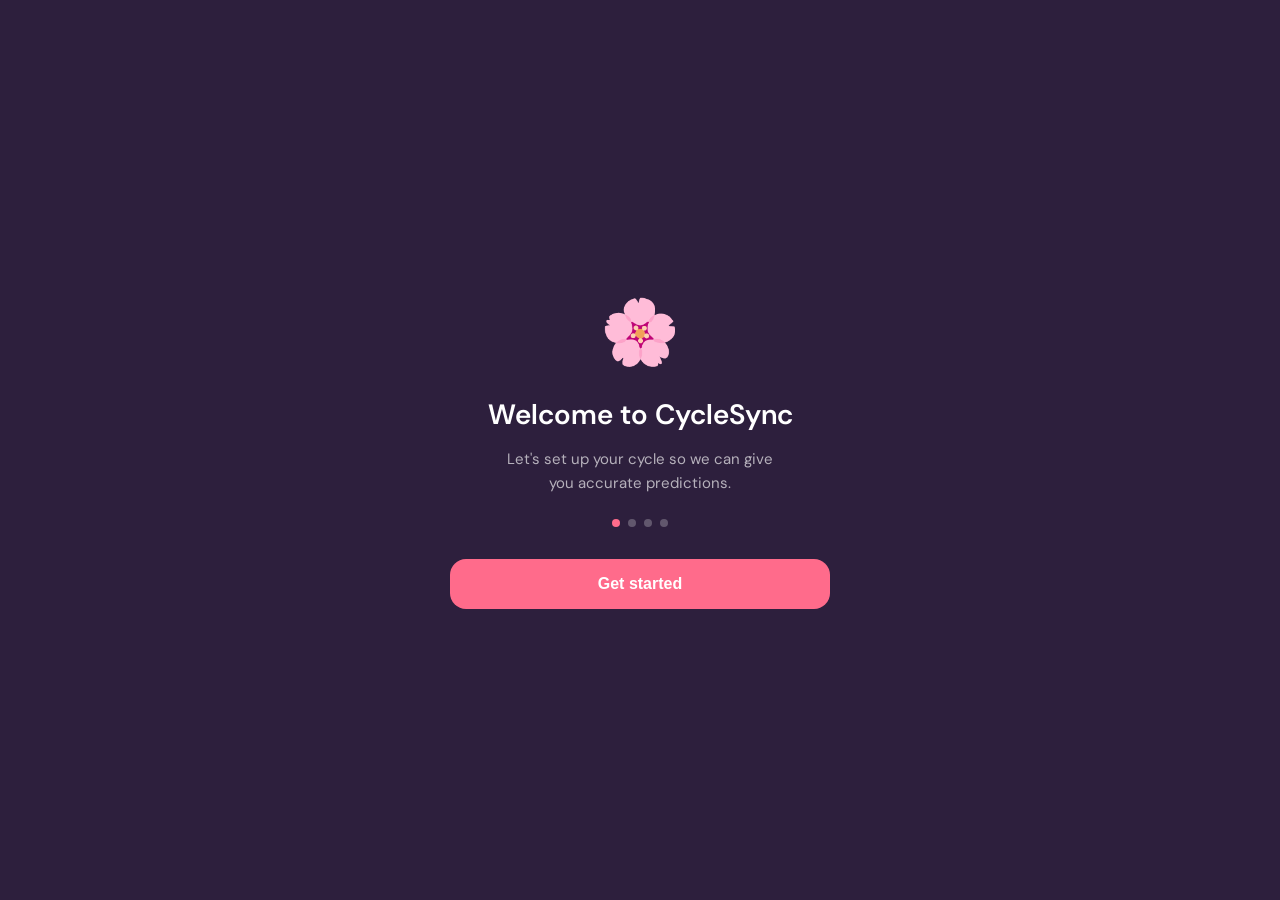
==== index.html @ 11330f51 "Add files via upload" ====
<!DOCTYPE html>
<html lang="en">
<head>
  <meta charset="UTF-8">
  <meta name="viewport" content="width=device-width, initial-scale=1.0, viewport-fit=cover">
  <meta name="theme-color" content="#FF6B8B">
  <meta name="apple-mobile-web-app-capable" content="yes">
  <meta name="apple-mobile-web-app-status-bar-style" content="black-translucent">
  <meta name="apple-mobile-web-app-title" content="CycleSync">
  <meta name="description" content="Track your menstrual cycle privately. No account, no data sharing. Free PWA.">
  <title>CycleSync</title>
  <link rel="manifest" href="manifest.json">
  <link rel="icon" href="icon128.png">
  <link rel="apple-touch-icon" href="icon128.png">
  <link rel="apple-touch-icon" sizes="180x180" href="icon128.png">
  <link href="https://fonts.googleapis.com/css2?family=DM+Sans:wght@300;400;500;600&display=swap" rel="stylesheet">
  <style>
    :root {
      --plum: #2D1F3D;
      --plum-mid: #3D2A52;
      --rose: #FF6B8B;
      --rose-light: #FFE4EC;
      --cream: #FFF8F5;
      --text: #1A1025;
      --text-light: #7B6B8A;
      --border: rgba(255,107,139,0.15);
      --card: rgba(255,255,255,0.95);
      --safe-bottom: env(safe-area-inset-bottom, 0px);
      --safe-top: env(safe-area-inset-top, 0px);
    }

    * { box-sizing: border-box; margin: 0; padding: 0; -webkit-tap-highlight-color: transparent; }

    body {
      font-family: 'DM Sans', sans-serif;
      background: var(--cream);
      color: var(--text);
      min-height: 100vh;
      min-height: -webkit-fill-available;
      overflow-x: hidden;
      padding-top: var(--safe-top);
    }

    /* ===== ONBOARDING ===== */
    #onboarding {
      position: fixed; inset: 0; z-index: 1000;
      background: var(--plum);
      display: flex; flex-direction: column;
      align-items: center; justify-content: center;
      padding: 32px 24px;
      padding-top: calc(32px + var(--safe-top));
      padding-bottom: calc(32px + var(--safe-bottom));
    }

    .ob-step { display: none; width: 100%; max-width: 380px; text-align: center; }
    .ob-step.active { display: flex; flex-direction: column; align-items: center; gap: 16px; }

    .ob-emoji { font-size: 64px; margin-bottom: 8px; }
    .ob-title { font-size: 28px; font-weight: 600; color: white; line-height: 1.2; }
    .ob-desc { font-size: 15px; color: rgba(255,255,255,0.65); line-height: 1.6; max-width: 280px; }

    .ob-dots { display: flex; gap: 8px; margin: 8px 0; }
    .ob-dot { width: 8px; height: 8px; border-radius: 50%; background: rgba(255,255,255,0.25); transition: background 0.3s; }
    .ob-dot.active { background: var(--rose); }

    .ob-btn {
      width: 100%; padding: 16px;
      background: var(--rose); color: white;
      border: none; border-radius: 16px;
      font-size: 16px; font-weight: 600;
      cursor: pointer; transition: opacity 0.2s;
      margin-top: 8px;
    }
    .ob-btn:active { opacity: 0.85; }

    .ob-input {
      width: 100%; padding: 14px 16px;
      background: rgba(255,255,255,0.1);
      border: 1px solid rgba(255,255,255,0.2);
      border-radius: 12px; color: white;
      font-size: 16px; font-family: inherit;
      outline: none;
    }
    .ob-input::-webkit-calendar-picker-indicator { filter: invert(1); }

    .ob-stepper {
      display: flex; align-items: center; gap: 24px;
    }
    .ob-stepper-btn {
      width: 48px; height: 48px; border-radius: 50%;
      background: rgba(255,255,255,0.1);
      border: 1px solid rgba(255,255,255,0.2);
      color: white; font-size: 24px;
      cursor: pointer; display: flex;
      align-items: center; justify-content: center;
      transition: background 0.2s;
    }
    .ob-stepper-btn:active { background: rgba(255,255,255,0.2); }
    .ob-stepper-val { font-size: 28px; font-weight: 600; color: white; min-width: 100px; text-align: center; }

    /* ===== MAIN APP ===== */
    #app { display: none; min-height: 100vh; }
    #app.visible { display: block; }

    /* ===== TOP BAR ===== */
    .topbar {
      position: sticky; top: 0; z-index: 100;
      background: var(--cream);
      padding: 16px 20px 12px;
      padding-top: calc(16px + var(--safe-top));
      display: flex; align-items: center; justify-content: space-between;
      border-bottom: 1px solid var(--border);
    }
    .topbar-logo { font-size: 20px; font-weight: 600; color: var(--plum); }
    .topbar-logo span { color: var(--rose); }
    .topbar-lang {
      background: var(--rose-light); border: none;
      padding: 6px 12px; border-radius: 20px;
      font-size: 13px; color: var(--rose);
      font-weight: 500; cursor: pointer;
      font-family: inherit;
    }

    /* ===== SCREENS ===== */
    .screen { display: none; padding-bottom: calc(80px + var(--safe-bottom)); }
    .screen.active { display: block; }

    /* ===== DASHBOARD ===== */
    .hero-ring-wrap {
      background: linear-gradient(160deg, var(--plum) 0%, #4A2D6B 100%);
      padding: 32px 20px 40px;
      display: flex; flex-direction: column; align-items: center; gap: 24px;
    }

    .cycle-ring {
      position: relative; width: 200px; height: 200px;
    }
    .cycle-ring svg { width: 200px; height: 200px; transform: rotate(-90deg); }
    .cycle-ring-track { fill: none; stroke: rgba(255,255,255,0.1); stroke-width: 12; }
    .cycle-ring-fill { fill: none; stroke: var(--rose); stroke-width: 12; stroke-linecap: round; transition: stroke-dashoffset 1s ease; }
    .cycle-ring-center {
      position: absolute; inset: 0;
      display: flex; flex-direction: column;
      align-items: center; justify-content: center;
      gap: 2px;
    }
    .ring-phase { font-size: 15px; font-weight: 500; color: rgba(255,255,255,0.7); }
    .ring-day { font-size: 36px; font-weight: 600; color: white; line-height: 1; }
    .ring-label { font-size: 12px; color: rgba(255,255,255,0.5); }

    .hero-cards {
      display: grid; grid-template-columns: 1fr 1fr;
      gap: 12px; width: 100%; max-width: 340px;
    }
    .hero-card {
      background: rgba(255,255,255,0.08);
      border: 1px solid rgba(255,255,255,0.12);
      border-radius: 16px; padding: 14px;
    }
    .hero-card-label { font-size: 11px; color: rgba(255,255,255,0.5); font-weight: 500; margin-bottom: 4px; text-transform: uppercase; letter-spacing: 0.5px; }
    .hero-card-val { font-size: 18px; font-weight: 600; color: white; }
    .hero-card-sub { font-size: 12px; color: rgba(255,255,255,0.5); margin-top: 2px; }

    /* Period button */
    .period-btn-wrap { padding: 16px 20px 0; }
    .period-btn {
      width: 100%; padding: 14px;
      background: var(--rose); color: white;
      border: none; border-radius: 14px;
      font-size: 15px; font-weight: 600;
      cursor: pointer; transition: opacity 0.2s;
      font-family: inherit;
      display: flex; align-items: center; justify-content: center; gap: 8px;
    }
    .period-btn:active { opacity: 0.85; }
    .period-btn.logged { background: var(--rose-light); color: var(--rose); }

    /* Quick log */
    .section { padding: 20px; }
    .section-title { font-size: 13px; font-weight: 600; color: var(--text-light); text-transform: uppercase; letter-spacing: 0.5px; margin-bottom: 12px; }

    .quick-grid { display: grid; grid-template-columns: repeat(4, 1fr); gap: 10px; }
    .quick-btn {
      background: white; border: 1px solid var(--border);
      border-radius: 14px; padding: 12px 8px;
      display: flex; flex-direction: column;
      align-items: center; gap: 6px;
      cursor: pointer; transition: all 0.2s;
      border: none; font-family: inherit;
    }
    .quick-btn:active { background: var(--rose-light); transform: scale(0.97); }
    .quick-btn-icon { font-size: 24px; }
    .quick-btn-label { font-size: 11px; color: var(--text-light); font-weight: 500; }

    /* Tips */
    .tips-card {
      background: white; border-radius: 16px;
      padding: 16px; display: flex; flex-direction: column; gap: 10px;
      box-shadow: 0 2px 12px rgba(45,31,61,0.06);
    }
    .tip-item {
      display: flex; gap: 10px; align-items: flex-start;
    }
    .tip-dot { width: 6px; height: 6px; border-radius: 50%; background: var(--rose); margin-top: 6px; flex-shrink: 0; }
    .tip-text { font-size: 14px; color: var(--text); line-height: 1.5; }

    /* ===== CALENDAR ===== */
    .cal-header { display: flex; align-items: center; justify-content: space-between; padding: 20px 20px 12px; }
    .cal-month { font-size: 18px; font-weight: 600; color: var(--plum); }
    .cal-nav-btn { background: none; border: none; font-size: 20px; color: var(--text-light); cursor: pointer; padding: 4px 8px; }
    .cal-grid { display: grid; grid-template-columns: repeat(7, 1fr); gap: 4px; padding: 0 12px; }
    .cal-weekday { text-align: center; font-size: 11px; font-weight: 600; color: var(--text-light); padding: 8px 0; }
    .cal-day {
      aspect-ratio: 1; display: flex; align-items: center;
      justify-content: center; border-radius: 50%;
      font-size: 13px; cursor: pointer; transition: all 0.2s;
      position: relative;
    }
    .cal-day.today { background: var(--rose-light); color: var(--rose); font-weight: 600; }
    .cal-day.period { background: rgba(255,107,139,0.15); color: var(--rose); }
    .cal-day.fertile { background: rgba(76,175,80,0.12); color: #2e7d32; }
    .cal-day.ovulation { background: rgba(33,150,243,0.15); color: #1565c0; }
    .cal-day.empty { cursor: default; }
    .cal-legend { display: flex; justify-content: center; gap: 16px; padding: 16px; flex-wrap: wrap; }
    .cal-legend-item { display: flex; align-items: center; gap: 6px; font-size: 12px; color: var(--text-light); }
    .cal-legend-dot { width: 10px; height: 10px; border-radius: 50%; }

    /* ===== SYMPTOMS ===== */
    .form-section { padding: 16px 20px; }
    .form-label { font-size: 13px; font-weight: 600; color: var(--text-light); margin-bottom: 10px; display: block; text-transform: uppercase; letter-spacing: 0.5px; }
    .radio-wrap { display: flex; flex-wrap: wrap; gap: 8px; }
    .radio-chip {
      padding: 8px 14px; border-radius: 20px;
      background: white; border: 1px solid var(--border);
      font-size: 13px; font-weight: 500; color: var(--text);
      cursor: pointer; transition: all 0.2s; font-family: inherit;
    }
    .radio-chip.selected { background: var(--rose); color: white; border-color: var(--rose); }
    .checkbox-wrap { display: flex; flex-wrap: wrap; gap: 8px; }
    .check-chip {
      padding: 8px 14px; border-radius: 20px;
      background: white; border: 1px solid var(--border);
      font-size: 13px; color: var(--text);
      cursor: pointer; transition: all 0.2s; font-family: inherit;
    }
    .check-chip.selected { background: var(--rose-light); color: var(--rose); border-color: var(--rose); }
    .notes-input {
      width: 100%; padding: 12px 14px;
      border: 1px solid var(--border); border-radius: 12px;
      font-size: 14px; font-family: inherit; color: var(--text);
      background: white; resize: none; outline: none;
    }
    .save-btn {
      width: 100%; padding: 16px;
      background: var(--rose); color: white;
      border: none; border-radius: 14px;
      font-size: 16px; font-weight: 600;
      cursor: pointer; font-family: inherit;
      transition: opacity 0.2s;
    }
    .save-btn:active { opacity: 0.85; }
    .date-input {
      width: 100%; padding: 12px 14px;
      border: 1px solid var(--border); border-radius: 12px;
      font-size: 14px; font-family: inherit; color: var(--text);
      background: white; outline: none;
    }

    /* ===== SETTINGS ===== */
    .settings-section { padding: 20px; border-bottom: 1px solid var(--border); }
    .settings-title { font-size: 13px; font-weight: 600; color: var(--text-light); text-transform: uppercase; letter-spacing: 0.5px; margin-bottom: 14px; }
    .lang-grid { display: flex; flex-wrap: wrap; gap: 8px; }
    .lang-btn {
      padding: 8px 12px; border-radius: 20px;
      background: white; border: 1px solid var(--border);
      font-size: 12px; font-weight: 500; color: var(--text);
      cursor: pointer; font-family: inherit; transition: all 0.2s;
    }
    .lang-btn.active { background: var(--rose); color: white; border-color: var(--rose); }
    .theme-grid { display: flex; gap: 8px; flex-wrap: wrap; }
    .theme-btn {
      padding: 8px 16px; border-radius: 20px;
      background: white; border: 1px solid var(--border);
      font-size: 13px; color: var(--text);
      cursor: pointer; font-family: inherit; transition: all 0.2s;
    }
    .theme-btn.active { background: var(--plum); color: white; border-color: var(--plum); }
    .support-card {
      background: linear-gradient(135deg, var(--plum), #4A2D6B);
      border-radius: 16px; padding: 20px; text-align: center;
    }
    .support-card p { font-size: 13px; color: rgba(255,255,255,0.65); margin-bottom: 14px; line-height: 1.5; }
    .kofi-btn {
      display: inline-block; padding: 12px 24px;
      background: #FF5F5F; color: white;
      border-radius: 12px; font-size: 14px;
      font-weight: 600; text-decoration: none;
      font-family: inherit;
    }
    .size-grid { display: flex; gap: 8px; }
    .size-btn {
      flex: 1; padding: 10px;
      background: white; border: 1px solid var(--border);
      border-radius: 10px; font-size: 13px;
      color: var(--text); cursor: pointer;
      font-family: inherit; transition: all 0.2s;
    }
    .size-btn.active { background: var(--rose); color: white; border-color: var(--rose); }

    /* ===== BOTTOM NAV ===== */
    .bottom-nav {
      position: fixed; bottom: 0; left: 0; right: 0;
      background: white;
      border-top: 1px solid var(--border);
      display: flex;
      padding-bottom: var(--safe-bottom);
      z-index: 100;
      box-shadow: 0 -4px 20px rgba(45,31,61,0.08);
    }
    .nav-btn {
      flex: 1; display: flex; flex-direction: column;
      align-items: center; gap: 4px;
      padding: 10px 0; background: none; border: none;
      cursor: pointer; font-family: inherit;
      transition: all 0.2s;
    }
    .nav-btn-icon { font-size: 22px; }
    .nav-btn-label { font-size: 10px; font-weight: 500; color: var(--text-light); }
    .nav-btn.active .nav-btn-label { color: var(--rose); }
    .nav-btn.active .nav-btn-icon { transform: scale(1.1); }

    /* ===== TOAST ===== */
    .toast {
      position: fixed; bottom: calc(80px + var(--safe-bottom) + 16px);
      left: 50%; transform: translateX(-50%);
      background: var(--plum); color: white;
      padding: 12px 20px; border-radius: 24px;
      font-size: 14px; font-weight: 500;
      opacity: 0; transition: opacity 0.3s;
      z-index: 999; white-space: nowrap;
      box-shadow: 0 4px 16px rgba(45,31,61,0.3);
    }
    .toast.show { opacity: 1; }

    /* ===== INSTALL PROMPT ===== */
    .install-banner {
      position: fixed; bottom: calc(80px + var(--safe-bottom) + 16px);
      left: 16px; right: 16px; z-index: 998;
      background: var(--plum); border-radius: 16px;
      padding: 16px; display: none;
      box-shadow: 0 8px 24px rgba(45,31,61,0.3);
    }
    .install-banner.show { display: flex; gap: 12px; align-items: center; }
    .install-banner-text { flex: 1; }
    .install-banner-title { font-size: 14px; font-weight: 600; color: white; }
    .install-banner-sub { font-size: 12px; color: rgba(255,255,255,0.6); margin-top: 2px; }
    .install-btn {
      background: var(--rose); color: white;
      border: none; border-radius: 10px;
      padding: 8px 14px; font-size: 13px;
      font-weight: 600; cursor: pointer;
      white-space: nowrap; font-family: inherit;
    }
    .install-close {
      background: none; border: none;
      color: rgba(255,255,255,0.5); font-size: 20px;
      cursor: pointer; padding: 0;
    }

    /* ===== PAGE HEADER ===== */
    .page-header { padding: 20px 20px 8px; }
    .page-title { font-size: 24px; font-weight: 600; color: var(--plum); }
  </style>
</head>
<body>

<!-- ONBOARDING -->
<div id="onboarding">

  <!-- Step 1: Welcome -->
  <div class="ob-step active" id="ob1">
    <div class="ob-emoji">🌸</div>
    <h1 class="ob-title" id="ob-welcome-title">Welcome to CycleSync</h1>
    <p class="ob-desc" id="ob-welcome-desc">Let's set up your cycle so we can give you accurate predictions.</p>
    <div class="ob-dots">
      <div class="ob-dot active"></div>
      <div class="ob-dot"></div>
      <div class="ob-dot"></div>
      <div class="ob-dot"></div>
    </div>
    <button class="ob-btn" id="ob-start-btn" onclick="obNext(1,2)">Get started</button>
  </div>

  <!-- Step 2: Last period -->
  <div class="ob-step" id="ob2">
    <div class="ob-emoji">📅</div>
    <h2 class="ob-title" id="ob-step2-title">When did your last period start?</h2>
    <p class="ob-desc" id="ob-step2-desc">Choose the first day of your most recent period.</p>
    <input type="date" class="ob-input" id="ob-date">
    <div class="ob-dots">
      <div class="ob-dot"></div>
      <div class="ob-dot active"></div>
      <div class="ob-dot"></div>
      <div class="ob-dot"></div>
    </div>
    <button class="ob-btn" id="ob-next2" onclick="obNext(2,3)">Next →</button>
  </div>

  <!-- Step 3: Cycle length -->
  <div class="ob-step" id="ob3">
    <div class="ob-emoji">🔄</div>
    <h2 class="ob-title" id="ob-step3-title">How long is your cycle?</h2>
    <p class="ob-desc" id="ob-step3-desc">Days from the start of one period to the next. Most people are 21–35 days.</p>
    <div class="ob-stepper">
      <button class="ob-stepper-btn" onclick="adjustCycle(-1)">−</button>
      <div class="ob-stepper-val" id="cycle-display">28 days</div>
      <button class="ob-stepper-btn" onclick="adjustCycle(1)">+</button>
    </div>
    <div class="ob-dots">
      <div class="ob-dot"></div>
      <div class="ob-dot"></div>
      <div class="ob-dot active"></div>
      <div class="ob-dot"></div>
    </div>
    <button class="ob-btn" id="ob-next3" onclick="obNext(3,4)">Next →</button>
  </div>

  <!-- Step 4: Period length -->
  <div class="ob-step" id="ob4">
    <div class="ob-emoji">🩸</div>
    <h2 class="ob-title" id="ob-step3b-title">How long does your period last?</h2>
    <p class="ob-desc" id="ob-step3b-desc">Most periods last 3–7 days.</p>
    <div class="ob-stepper">
      <button class="ob-stepper-btn" onclick="adjustPeriod(-1)">−</button>
      <div class="ob-stepper-val" id="period-display">5 days</div>
      <button class="ob-stepper-btn" onclick="adjustPeriod(1)">+</button>
    </div>
    <div class="ob-dots">
      <div class="ob-dot"></div>
      <div class="ob-dot"></div>
      <div class="ob-dot"></div>
      <div class="ob-dot active"></div>
    </div>
    <button class="ob-btn" id="ob-save-btn" onclick="saveOnboarding()">Save →</button>
  </div>

</div>

<!-- MAIN APP -->
<div id="app">

  <!-- Top bar -->
  <div class="topbar">
    <div class="topbar-logo">Cycle<span>Sync</span></div>
    <button class="topbar-lang" onclick="showScreen('settings')" id="lang-flag">🌐 EN</button>
  </div>

  <!-- Dashboard -->
  <div class="screen active" id="screen-home">
    <div class="hero-ring-wrap">
      <div class="cycle-ring">
        <svg viewBox="0 0 200 200">
          <circle class="cycle-ring-track" cx="100" cy="100" r="88"/>
          <circle class="cycle-ring-fill" id="ring-fill" cx="100" cy="100" r="88"
            stroke-dasharray="553" stroke-dashoffset="553"/>
        </svg>
        <div class="cycle-ring-center">
          <div class="ring-phase" id="ring-phase">Phase</div>
          <div class="ring-day" id="ring-day">—</div>
          <div class="ring-label" id="ring-day-label">Day</div>
        </div>
      </div>
      <div class="hero-cards">
        <div class="hero-card">
          <div class="hero-card-label" id="lbl-next-period">Next Period</div>
          <div class="hero-card-val" id="card-countdown">—</div>
          <div class="hero-card-sub" id="card-countdown-sub">days</div>
        </div>
        <div class="hero-card">
          <div class="hero-card-label" id="lbl-ovulation">Ovulation</div>
          <div class="hero-card-val" id="card-ovulation">—</div>
          <div class="hero-card-sub" id="card-ovulation-sub">days</div>
        </div>
      </div>
    </div>

    <div class="period-btn-wrap">
      <button class="period-btn" id="period-start-btn" onclick="logPeriodStart()">
        🩸 <span id="period-btn-text">Period started</span>
      </button>
    </div>

    <div class="section">
      <div class="section-title" id="lbl-quick-log">Quick Log</div>
      <div class="quick-grid">
        <button class="quick-btn" onclick="showScreen('symptoms')">
          <span class="quick-btn-icon">💧</span>
          <span class="quick-btn-label" id="lbl-flow">Flow</span>
        </button>
        <button class="quick-btn" onclick="showScreen('symptoms')">
          <span class="quick-btn-icon">😊</span>
          <span class="quick-btn-label" id="lbl-mood">Mood</span>
        </button>
        <button class="quick-btn" onclick="showScreen('symptoms')">
          <span class="quick-btn-icon">🔴</span>
          <span class="quick-btn-label" id="lbl-pain">Pain</span>
        </button>
        <button class="quick-btn" onclick="showScreen('symptoms')">
          <span class="quick-btn-icon">⚡</span>
          <span class="quick-btn-label" id="lbl-energy">Energy</span>
        </button>
      </div>
    </div>

    <div class="section">
      <div class="section-title" id="lbl-todays-tips">Today's Tips</div>
      <div class="tips-card" id="tips-container"></div>
    </div>
  </div>

  <!-- Calendar -->
  <div class="screen" id="screen-calendar">
    <div class="cal-header">
      <button class="cal-nav-btn" onclick="changeMonth(-1)">‹</button>
      <div class="cal-month" id="cal-month-label">Month</div>
      <button class="cal-nav-btn" onclick="changeMonth(1)">›</button>
    </div>
    <div class="cal-grid" id="cal-grid"></div>
    <div class="cal-legend">
      <div class="cal-legend-item"><div class="cal-legend-dot" style="background:rgba(255,107,139,0.4)"></div><span id="lbl-period">Period</span></div>
      <div class="cal-legend-item"><div class="cal-legend-dot" style="background:rgba(76,175,80,0.4)"></div><span id="lbl-fertile">Fertile</span></div>
      <div class="cal-legend-item"><div class="cal-legend-dot" style="background:rgba(33,150,243,0.4)"></div><span id="lbl-ovulation-leg">Ovulation</span></div>
    </div>
  </div>

  <!-- Symptoms -->
  <div class="screen" id="screen-symptoms">
    <div class="page-header">
      <div class="page-title" id="lbl-log-symptoms">Log Symptoms</div>
    </div>

    <div class="form-section">
      <label class="form-label" id="lbl-date">Date</label>
      <input type="date" class="date-input" id="symptom-date">
    </div>

    <div class="form-section">
      <label class="form-label" id="lbl-flow-s">Flow</label>
      <div class="radio-wrap" id="flow-chips"></div>
    </div>

    <div class="form-section">
      <label class="form-label" id="lbl-mood-s">Mood</label>
      <div class="radio-wrap" id="mood-chips"></div>
    </div>

    <div class="form-section">
      <label class="form-label" id="lbl-energy-s">Energy</label>
      <div class="radio-wrap" id="energy-chips"></div>
    </div>

    <div class="form-section">
      <label class="form-label" id="lbl-symptoms-s">Symptoms</label>
      <div class="checkbox-wrap" id="symptom-chips"></div>
    </div>

    <div class="form-section">
      <label class="form-label" id="lbl-notes">Notes</label>
      <textarea class="notes-input" id="notes-input" rows="3" placeholder="Additional notes..."></textarea>
    </div>

    <div class="form-section">
      <button class="save-btn" id="lbl-save-btn" onclick="saveSymptoms()">Log Symptoms</button>
    </div>
  </div>

  <!-- Settings -->
  <div class="screen" id="screen-settings">
    <div class="page-header">
      <div class="page-title" id="lbl-settings">Settings</div>
    </div>

    <div class="settings-section">
      <div class="settings-title">Language</div>
      <div class="lang-grid" id="lang-grid"></div>
    </div>

    <div class="settings-section">
      <div class="settings-title" id="lbl-theme">Theme</div>
      <div class="theme-grid">
        <button class="theme-btn active" onclick="setTheme('default', this)">Default</button>
        <button class="theme-btn" onclick="setTheme('dark', this)">Dark</button>
        <button class="theme-btn" onclick="setTheme('calm', this)">Calm</button>
      </div>
    </div>

    <div class="settings-section">
      <div class="settings-title" id="lbl-size">Window Size</div>
      <div class="size-grid">
        <button class="size-btn" onclick="setSize('small', this)" id="lbl-small">Small</button>
        <button class="size-btn active" onclick="setSize('medium', this)" id="lbl-medium">Medium</button>
        <button class="size-btn" onclick="setSize('large', this)" id="lbl-large">Large</button>
      </div>
    </div>

    <div class="settings-section">
      <div class="support-card">
        <p id="lbl-support-desc">CycleSync is free and always will be. If it's been helpful, a small coffee goes a long way ☕</p>
        <a href="https://ko-fi.com/cyclesync" target="_blank" class="kofi-btn">☕ Buy us a coffee</a>
      </div>
    </div>
  </div>

  <!-- Bottom Nav -->
  <nav class="bottom-nav">
    <button class="nav-btn active" onclick="showScreen('home')" id="nav-home">
      <span class="nav-btn-icon">🏠</span>
      <span class="nav-btn-label" id="lbl-nav-home">Home</span>
    </button>
    <button class="nav-btn" onclick="showScreen('calendar')" id="nav-calendar">
      <span class="nav-btn-icon">📅</span>
      <span class="nav-btn-label" id="lbl-nav-calendar">Calendar</span>
    </button>
    <button class="nav-btn" onclick="showScreen('symptoms')" id="nav-symptoms">
      <span class="nav-btn-icon">✏️</span>
      <span class="nav-btn-label" id="lbl-nav-symptoms">Symptoms</span>
    </button>
    <button class="nav-btn" onclick="showScreen('settings')" id="nav-settings">
      <span class="nav-btn-icon">⚙️</span>
      <span class="nav-btn-label" id="lbl-nav-settings">Settings</span>
    </button>
  </nav>

</div>

<!-- Toast -->
<div class="toast" id="toast"></div>

<!-- Install banner (Android) -->
<div class="install-banner" id="install-banner">
  <div class="install-banner-text">
    <div class="install-banner-title">Add to Home Screen</div>
    <div class="install-banner-sub">Install CycleSync for quick access</div>
  </div>
  <button class="install-btn" id="install-btn">Install</button>
  <button class="install-close" onclick="document.getElementById('install-banner').classList.remove('show')">×</button>
</div>

<!-- iOS install banner -->
<div class="install-banner" id="ios-banner" style="flex-direction:column; gap:8px;">
  <div style="display:flex; align-items:center; justify-content:space-between; width:100%;">
    <div class="install-banner-title">Add to Home Screen</div>
    <button class="install-close" onclick="document.getElementById('ios-banner').classList.remove('show'); localStorage.setItem('ios_banner_dismissed','1')">×</button>
  </div>
  <div style="display:flex; align-items:center; gap:12px; width:100%;">
    <div style="background:rgba(255,255,255,0.1); border-radius:10px; padding:8px 12px; text-align:center; flex:1;">
      <div style="font-size:20px;">⬆️</div>
      <div style="font-size:11px; color:rgba(255,255,255,0.7); margin-top:4px;">Tap Share</div>
    </div>
    <div style="font-size:18px; color:rgba(255,255,255,0.3);">→</div>
    <div style="background:rgba(255,255,255,0.1); border-radius:10px; padding:8px 12px; text-align:center; flex:1;">
      <div style="font-size:20px;">➕</div>
      <div style="font-size:11px; color:rgba(255,255,255,0.7); margin-top:4px;">Add to Home Screen</div>
    </div>
    <div style="font-size:18px; color:rgba(255,255,255,0.3);">→</div>
    <div style="background:rgba(255,255,255,0.1); border-radius:10px; padding:8px 12px; text-align:center; flex:1;">
      <div style="font-size:20px;">✅</div>
      <div style="font-size:11px; color:rgba(255,255,255,0.7); margin-top:4px;">Tap Add</div>
    </div>
  </div>
  <div style="font-size:11px; color:rgba(255,255,255,0.35); text-align:center;">Works offline once installed on your home screen</div>
</div>

<script src="app.js"></script>
<script>
// ===== SERVICE WORKER REGISTRATION =====
if ('serviceWorker' in navigator) {
  window.addEventListener('load', function() {
    navigator.serviceWorker.register('sw.js?v=2')
      .then(function(reg) {
        console.log('SW registered:', reg.scope);
        // Force update check
        reg.update();
        // Tell new SW to take over immediately
        if (reg.waiting) reg.waiting.postMessage('skipWaiting');
        reg.addEventListener('updatefound', function() {
          var newWorker = reg.installing;
          newWorker.addEventListener('statechange', function() {
            if (newWorker.state === 'installed' && navigator.serviceWorker.controller) {
              newWorker.postMessage('skipWaiting');
            }
          });
        });
      })
      .catch(function(err) { console.log('SW failed:', err); });
  });
}

// ===== OFFLINE INDICATOR =====
function updateOnlineStatus() {
  var indicator = document.getElementById('offline-indicator');
  if (!navigator.onLine) {
    if (!indicator) {
      indicator = document.createElement('div');
      indicator.id = 'offline-indicator';
      indicator.style.cssText = 'position:fixed;top:0;left:0;right:0;background:#ff6b8b;color:white;text-align:center;padding:6px;font-size:12px;font-weight:500;z-index:9999;';
      indicator.textContent = '📵 Offline — using cached data';
      document.body.prepend(indicator);
    }
  } else {
    if (indicator) indicator.remove();
  }
}
window.addEventListener('online', updateOnlineStatus);
window.addEventListener('offline', updateOnlineStatus);
updateOnlineStatus();
</script>
</body>
</html>
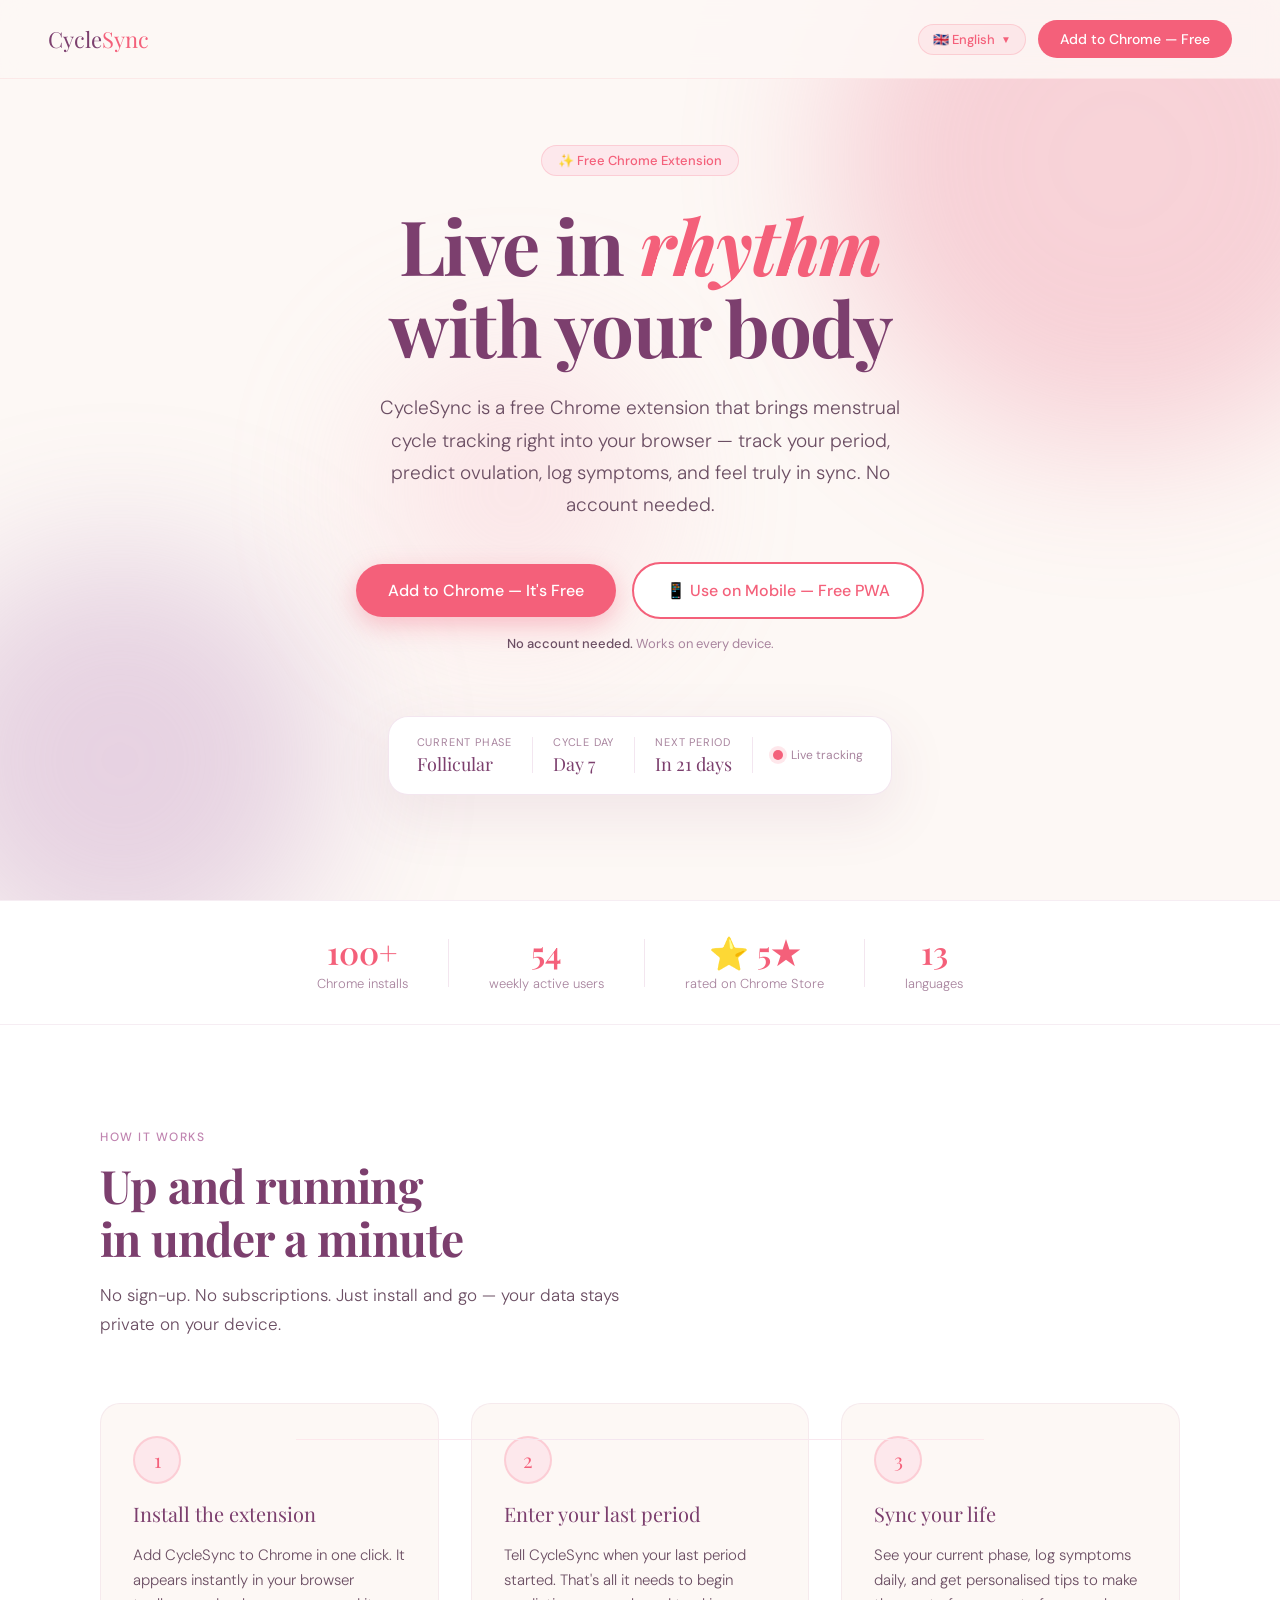
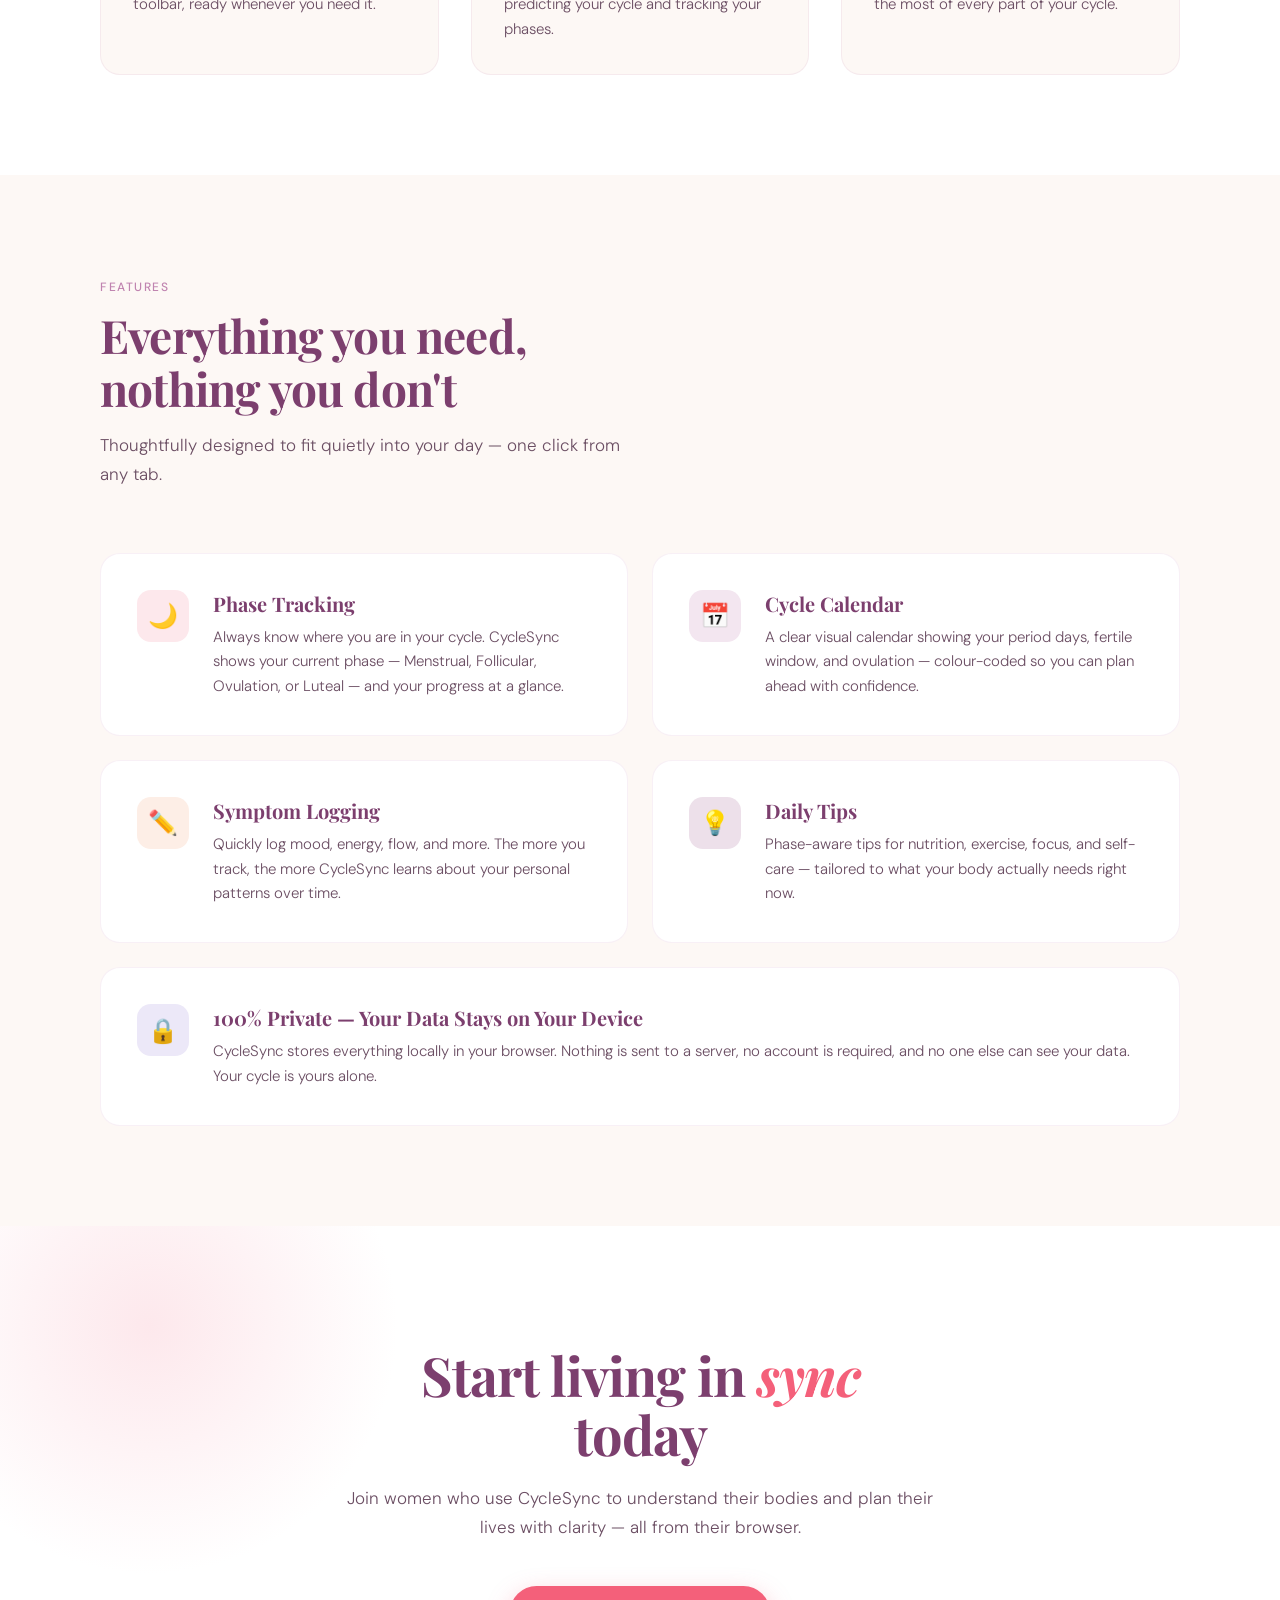
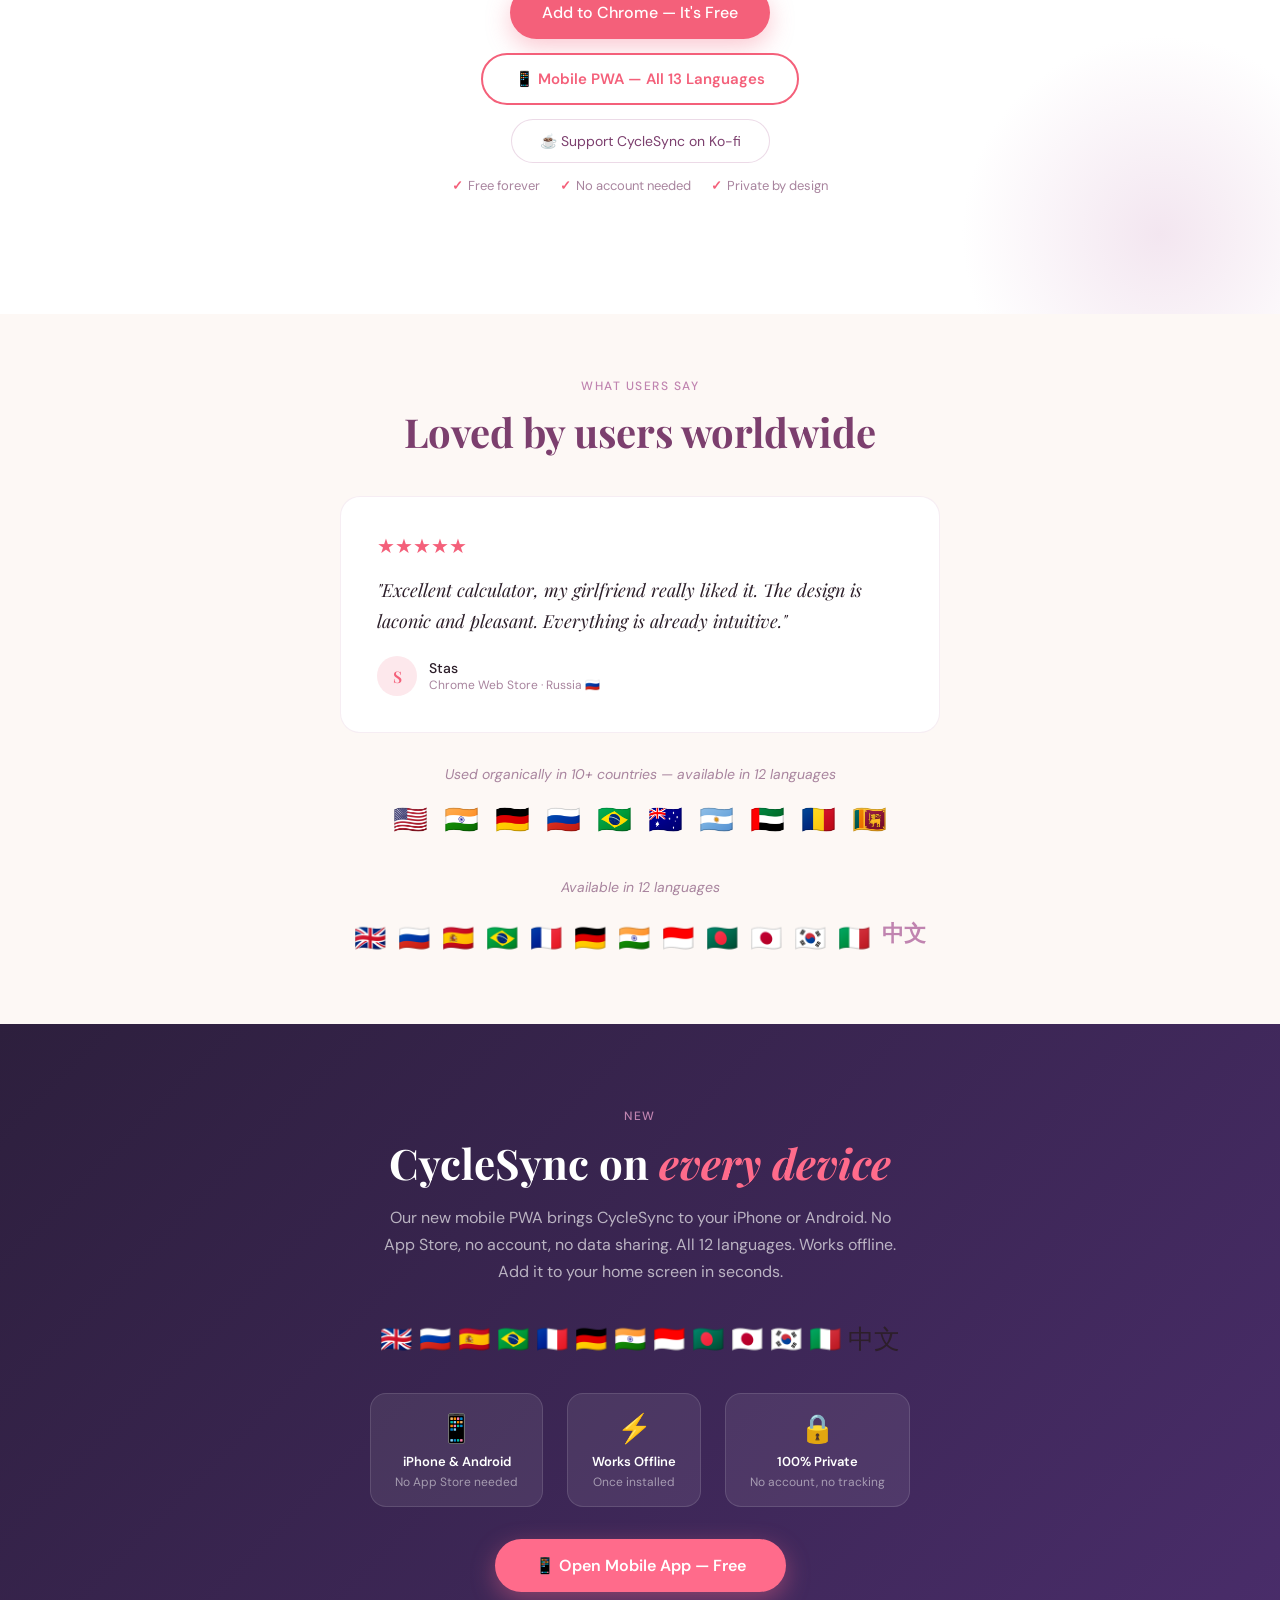
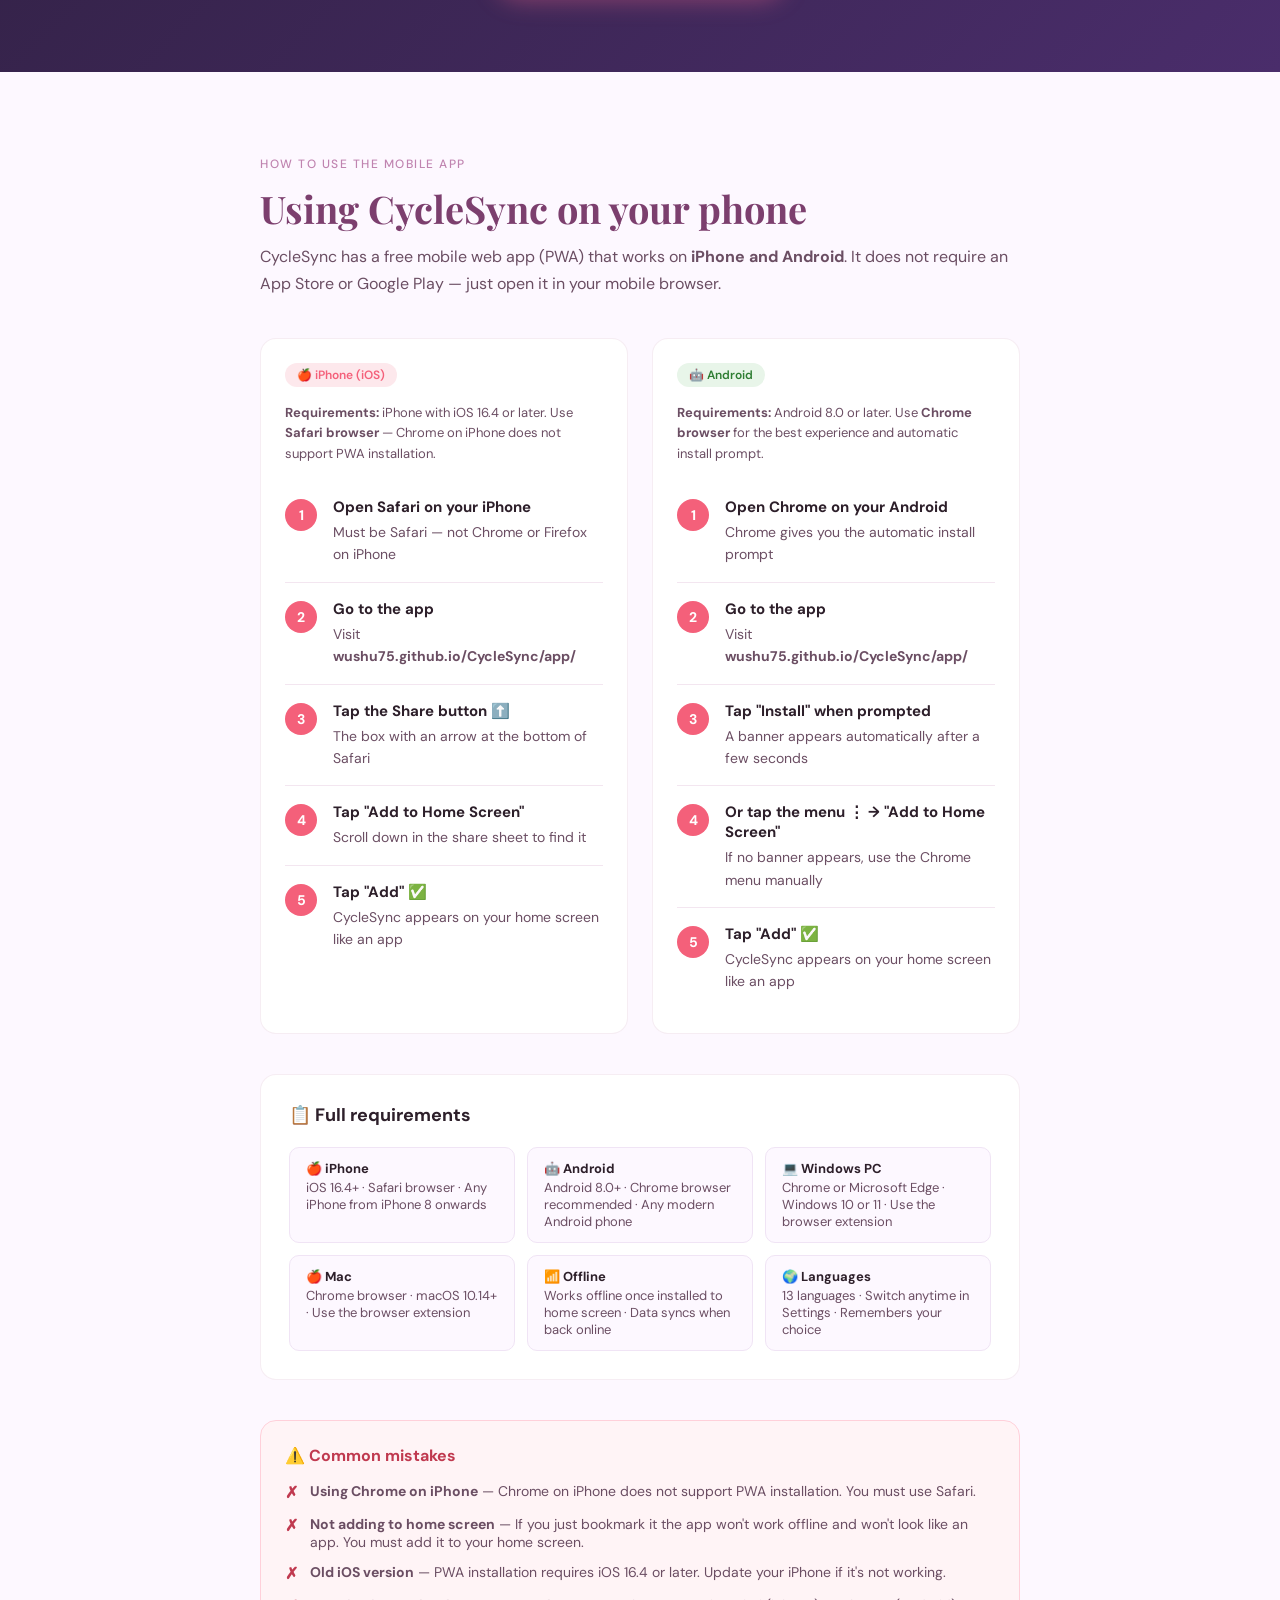
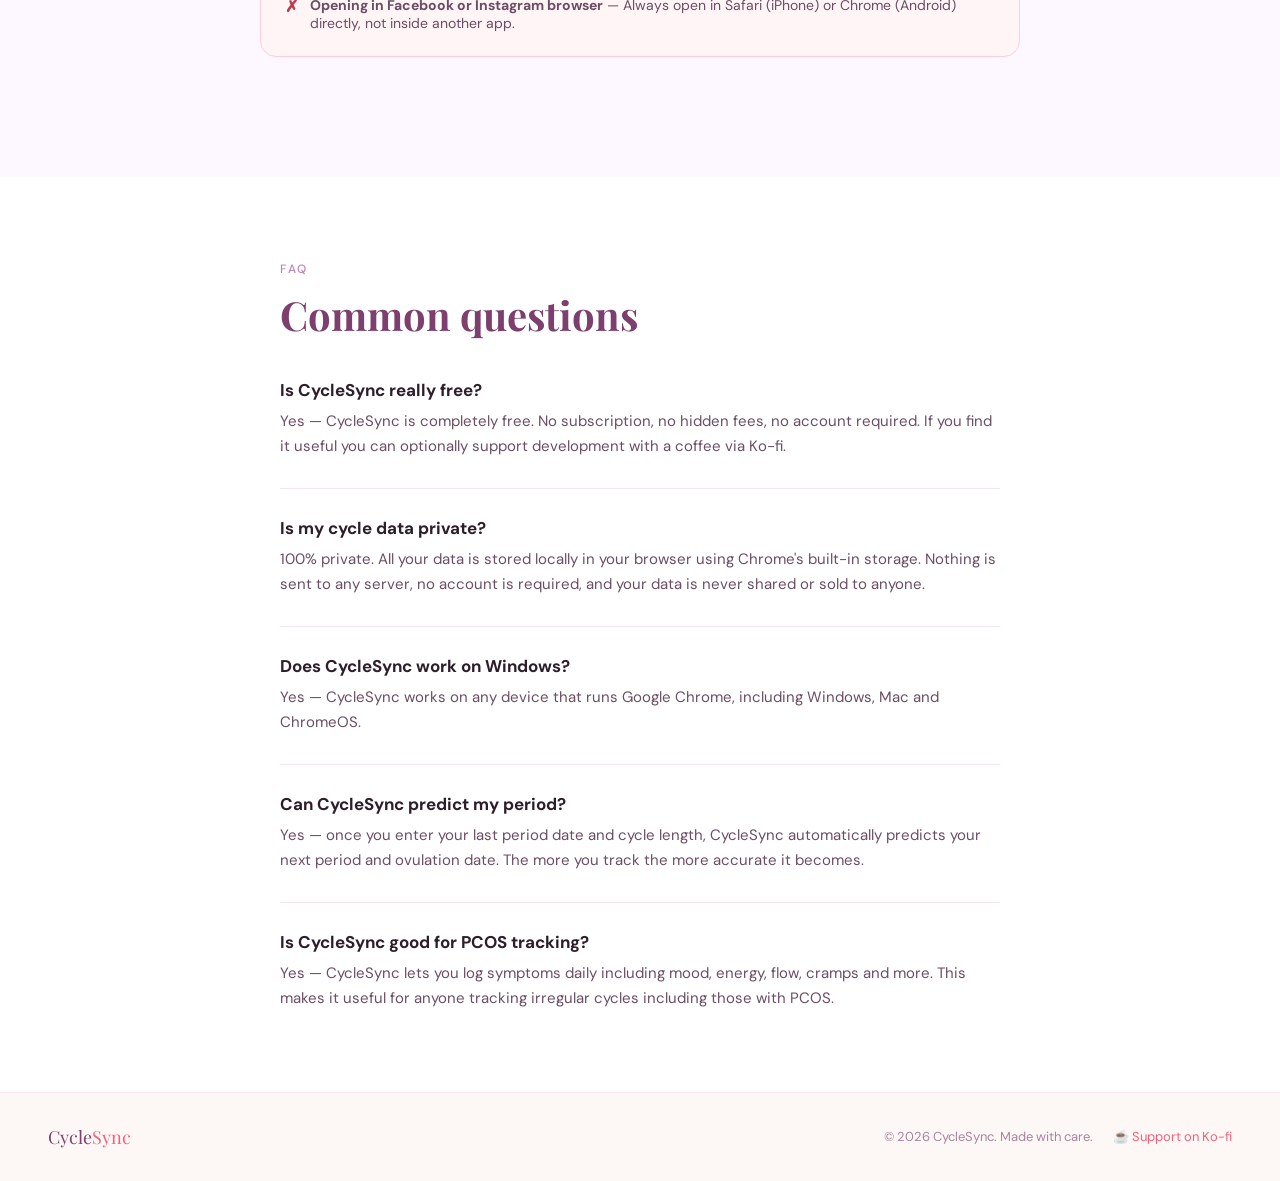
==== commit 2a29dce8: "Add files via upload" ====
--- a/index.html
+++ b/index.html
@@ -1,719 +1,2154 @@
 <!DOCTYPE html>
 <html lang="en">
 <head>
-  <meta charset="UTF-8">
-  <meta name="viewport" content="width=device-width, initial-scale=1.0, viewport-fit=cover">
-  <meta name="theme-color" content="#FF6B8B">
-  <meta name="apple-mobile-web-app-capable" content="yes">
-  <meta name="apple-mobile-web-app-status-bar-style" content="black-translucent">
-  <meta name="apple-mobile-web-app-title" content="CycleSync">
-  <meta name="description" content="Track your menstrual cycle privately. No account, no data sharing. Free PWA.">
-  <title>CycleSync</title>
-  <link rel="manifest" href="manifest.json">
-  <link rel="icon" href="icon128.png">
-  <link rel="apple-touch-icon" href="icon128.png">
-  <link rel="apple-touch-icon" sizes="180x180" href="icon128.png">
-  <link href="https://fonts.googleapis.com/css2?family=DM+Sans:wght@300;400;500;600&display=swap" rel="stylesheet">
+  <meta charset="UTF-8" />
+  <meta name="viewport" content="width=device-width, initial-scale=1.0" />
+
+  <!-- Primary SEO -->
+  <title>CycleSync — Free Period & Cycle Tracker Chrome Extension | No Account Needed</title>
+  <meta name="description" content="CycleSync is a free Chrome extension for menstrual cycle tracking. Track your period, predict ovulation, log symptoms and get daily tips — all privately in your browser. No account, no app needed." />
+  <meta name="keywords" content="period tracker Chrome extension, menstrual cycle tracker, free cycle tracking, ovulation predictor, period predictor, cycle sync, menstrual health, PCOS tracker, symptom logging, fertility tracker, browser period tracker, private period tracker" />
+  <meta name="author" content="CycleSync" />
+  <link rel="canonical" href="https://wushu75.github.io/CycleSync/" />
+
+  <!-- Open Graph (Facebook, LinkedIn) -->
+  <meta property="og:type" content="website" />
+  <meta property="og:url" content="https://wushu75.github.io/CycleSync/" />
+  <meta property="og:title" content="CycleSync — Free Period & Cycle Tracker Chrome Extension" />
+  <meta property="og:description" content="Track your menstrual cycle privately in your browser. No account, no app, no data sharing. Free Chrome extension available in 13 languages including Simplified Chinese. Used in 10+ countries." />
+  <meta property="og:image" content="https://wushu75.github.io/CycleSync/images/og-image.png" />
+
+  <!-- Twitter Card -->
+  <meta name="twitter:card" content="summary_large_image" />
+  <meta name="twitter:title" content="CycleSync — Free Period & Cycle Tracker Chrome Extension" />
+  <meta name="twitter:description" content="Track your menstrual cycle privately in your browser. No account, no app, no data sharing. Free Chrome extension available in 13 languages including Simplified Chinese. Used in 10+ countries." />
+  <meta name="twitter:image" content="https://wushu75.github.io/CycleSync/images/og-image.png" />
+
+  <!-- Schema.org Structured Data -->
+  <script type="application/ld+json">
+  {
+    "@context": "https://schema.org",
+    "@type": "SoftwareApplication",
+    "name": "CycleSync",
+    "applicationCategory": "HealthApplication",
+    "operatingSystem": "Chrome, Edge, Firefox",
+    "description": "A free Chrome extension for menstrual cycle tracking. Track your period, predict ovulation, log symptoms and get daily tips — all privately in your browser.",
+    "url": "https://wushu75.github.io/CycleSync/",
+    "downloadUrl": "https://chromewebstore.google.com/detail/cyclesync/egmjjdfhnnbkloiijjehpkjgfeghifeb",
+    "offers": {
+      "@type": "Offer",
+      "price": "0",
+      "priceCurrency": "GBP"
+    },
+    "aggregateRating": {
+      "@type": "AggregateRating",
+      "ratingValue": "5",
+      "reviewCount": "1"
+    },
+    "author": {
+      "@type": "Person",
+      "name": "CycleSync"
+    }
+  }
+  </script>
+
+  <!-- Robots -->
+  <meta name="robots" content="index, follow" />
+
+  <link rel="preconnect" href="https://fonts.googleapis.com" />
+  <link rel="preconnect" href="https://fonts.gstatic.com" crossorigin />
+  <link href="https://fonts.googleapis.com/css2?family=Playfair+Display:ital,wght@0,400;0,600;1,400&family=DM+Sans:wght@300;400;500&display=swap" rel="stylesheet" />
   <style>
     :root {
-      --plum: #2D1F3D;
-      --plum-mid: #3D2A52;
-      --rose: #FF6B8B;
-      --rose-light: #FFE4EC;
-      --cream: #FFF8F5;
-      --text: #1A1025;
-      --text-light: #7B6B8A;
-      --border: rgba(255,107,139,0.15);
-      --card: rgba(255,255,255,0.95);
-      --safe-bottom: env(safe-area-inset-bottom, 0px);
-      --safe-top: env(safe-area-inset-top, 0px);
-    }
-
-    * { box-sizing: border-box; margin: 0; padding: 0; -webkit-tap-highlight-color: transparent; }
-
-    body {
-      font-family: 'DM Sans', sans-serif;
-      background: var(--cream);
-      color: var(--text);
-      min-height: 100vh;
-      min-height: -webkit-fill-available;
-      overflow-x: hidden;
-      padding-top: var(--safe-top);
-    }
-
-    /* ===== ONBOARDING ===== */
-    #onboarding {
-      position: fixed; inset: 0; z-index: 1000;
-      background: var(--plum);
-      display: flex; flex-direction: column;
-      align-items: center; justify-content: center;
-      padding: 32px 24px;
-      padding-top: calc(32px + var(--safe-top));
-      padding-bottom: calc(32px + var(--safe-bottom));
-    }
-
-    .ob-step { display: none; width: 100%; max-width: 380px; text-align: center; }
-    .ob-step.active { display: flex; flex-direction: column; align-items: center; gap: 16px; }
-
-    .ob-emoji { font-size: 64px; margin-bottom: 8px; }
-    .ob-title { font-size: 28px; font-weight: 600; color: white; line-height: 1.2; }
-    .ob-desc { font-size: 15px; color: rgba(255,255,255,0.65); line-height: 1.6; max-width: 280px; }
-
-    .ob-dots { display: flex; gap: 8px; margin: 8px 0; }
-    .ob-dot { width: 8px; height: 8px; border-radius: 50%; background: rgba(255,255,255,0.25); transition: background 0.3s; }
-    .ob-dot.active { background: var(--rose); }
-
-    .ob-btn {
-      width: 100%; padding: 16px;
-      background: var(--rose); color: white;
-      border: none; border-radius: 16px;
-      font-size: 16px; font-weight: 600;
-      cursor: pointer; transition: opacity 0.2s;
-      margin-top: 8px;
-    }
-    .ob-btn:active { opacity: 0.85; }
-
-    .ob-input {
-      width: 100%; padding: 14px 16px;
-      background: rgba(255,255,255,0.1);
-      border: 1px solid rgba(255,255,255,0.2);
-      border-radius: 12px; color: white;
-      font-size: 16px; font-family: inherit;
-      outline: none;
-    }
-    .ob-input::-webkit-calendar-picker-indicator { filter: invert(1); }
-
-    .ob-stepper {
-      display: flex; align-items: center; gap: 24px;
-    }
-    .ob-stepper-btn {
+      --rose: #f4607a;
+      --rose-light: #fde8ec;
+      --mauve: #c084b0;
+      --mauve-light: #f3e6f0;
+      --plum: #7c3f6e;
+      --cream: #fdf8f5;
+      --text: #2d1f2a;
+      --text-mid: #6b4e63;
+      --text-light: #a8849e;
+    }
+    *, *::before, *::after { box-sizing: border-box; margin: 0; padding: 0; }
+    html { scroll-behavior: smooth; }
+    body { font-family: 'DM Sans', sans-serif; background: var(--cream); color: var(--text); overflow-x: hidden; }
+
+    /* NAV */
+    nav {
+      position: fixed; top: 0; left: 0; right: 0; z-index: 100;
+      display: flex; align-items: center; justify-content: space-between;
+      padding: 20px 48px;
+      background: rgba(253,248,245,0.88);
+      backdrop-filter: blur(12px);
+      border-bottom: 1px solid rgba(244,96,122,0.1);
+    }
+    .nav-logo { font-family: 'Playfair Display', serif; font-size: 22px; color: var(--plum); text-decoration: none; }
+    .nav-logo span { color: var(--rose); }
+    .nav-cta {
+      display: inline-flex; align-items: center; gap: 8px;
+      background: var(--rose); color: white; text-decoration: none;
+      font-size: 14px; font-weight: 500; padding: 10px 22px;
+      border-radius: 100px; transition: background 0.2s, transform 0.2s;
+    }
+    .nav-cta:hover { background: #d44d67; transform: translateY(-1px); }
+
+    /* HERO */
+    .hero {
+      min-height: 100vh; display: flex; align-items: center; justify-content: center;
+      padding: 120px 48px 80px; position: relative; overflow: hidden;
+    }
+    .blob { position: absolute; border-radius: 50%; filter: blur(80px); opacity: 0.35; pointer-events: none; }
+    .blob-1 { width: 560px; height: 560px; background: radial-gradient(circle, #f4a0b0, #e06080); top: -120px; right: -120px; animation: drift 12s ease-in-out infinite alternate; }
+    .blob-2 { width: 400px; height: 400px; background: radial-gradient(circle, #d4a0cc, #9060a0); bottom: -60px; left: -80px; animation: drift 16s ease-in-out infinite alternate-reverse; }
+    .blob-3 { width: 260px; height: 260px; background: radial-gradient(circle, #f9d0dc, #f4a0b0); top: 40%; left: 30%; animation: drift 10s ease-in-out infinite alternate; }
+    @keyframes drift { from { transform: translate(0,0) scale(1); } to { transform: translate(30px,20px) scale(1.05); } }
+
+    .hero-inner { max-width: 780px; text-align: center; position: relative; z-index: 1; }
+    .hero-badge {
+      display: inline-flex; align-items: center; gap: 6px;
+      background: var(--rose-light); color: var(--rose);
+      font-size: 13px; font-weight: 500; padding: 6px 16px; border-radius: 100px;
+      margin-bottom: 28px; border: 1px solid rgba(244,96,122,0.2);
+      animation: fadeUp 0.6s ease both;
+    }
+    .hero-title {
+      font-family: 'Playfair Display', serif;
+      font-size: clamp(44px,7vw,76px); line-height: 1.08;
+      letter-spacing: -1.5px; color: var(--plum); margin-bottom: 24px;
+      animation: fadeUp 0.6s 0.1s ease both;
+    }
+    .hero-title em { font-style: italic; color: var(--rose); }
+    .hero-subtitle {
+      font-size: clamp(16px,2vw,19px); font-weight: 300; color: var(--text-mid);
+      line-height: 1.7; max-width: 560px; margin: 0 auto 40px;
+      animation: fadeUp 0.6s 0.2s ease both;
+    }
+    .hero-actions {
+      display: flex; align-items: center; justify-content: center; gap: 16px; flex-wrap: wrap;
+      animation: fadeUp 0.6s 0.3s ease both;
+    }
+    .btn-primary {
+      display: inline-flex; align-items: center; gap: 10px;
+      background: var(--rose); color: white; text-decoration: none;
+      font-size: 16px; font-weight: 500; padding: 16px 32px; border-radius: 100px;
+      transition: all 0.25s; box-shadow: 0 8px 24px rgba(244,96,122,0.35);
+    }
+    .btn-primary:hover { background: #d44d67; transform: translateY(-2px); box-shadow: 0 12px 32px rgba(244,96,122,0.45); }
+    .hero-note { font-size: 13px; color: var(--text-light); }
+    .hero-note strong { color: var(--text-mid); font-weight: 500; }
+
+    .hero-preview {
+      margin-top: 64px; display: inline-flex; align-items: center; gap: 20px; flex-wrap: wrap; justify-content: center;
+      background: white; border: 1px solid rgba(192,132,176,0.2); border-radius: 20px;
+      padding: 18px 28px; box-shadow: 0 20px 60px rgba(124,63,110,0.1);
+      animation: fadeUp 0.6s 0.4s ease both;
+    }
+    .preview-col { display: flex; flex-direction: column; align-items: flex-start; }
+    .preview-label { font-size: 11px; color: var(--text-light); text-transform: uppercase; letter-spacing: 0.8px; margin-bottom: 3px; }
+    .preview-value { font-family: 'Playfair Display', serif; font-size: 18px; color: var(--plum); }
+    .preview-divider { width: 1px; height: 36px; background: var(--mauve-light); flex-shrink: 0; }
+    .preview-live { display: flex; align-items: center; gap: 8px; font-size: 12px; color: var(--text-light); }
+    .preview-dot { width: 10px; height: 10px; border-radius: 50%; background: var(--rose); box-shadow: 0 0 0 4px rgba(244,96,122,0.15); animation: pulse 2s ease infinite; }
+    @keyframes pulse { 0%,100% { box-shadow: 0 0 0 4px rgba(244,96,122,0.15); } 50% { box-shadow: 0 0 0 8px rgba(244,96,122,0.06); } }
+    @keyframes fadeUp { from { opacity: 0; transform: translateY(20px); } to { opacity: 1; transform: translateY(0); } }
+
+    /* SHARED */
+    section { position: relative; z-index: 1; }
+    .section-label { display: inline-block; font-size: 12px; font-weight: 500; letter-spacing: 1.5px; text-transform: uppercase; color: var(--mauve); margin-bottom: 14px; }
+    .section-title { font-family: 'Playfair Display', serif; font-size: clamp(30px,4vw,46px); line-height: 1.15; letter-spacing: -0.8px; color: var(--plum); margin-bottom: 16px; }
+    .section-subtitle { font-size: 17px; font-weight: 300; color: var(--text-mid); line-height: 1.7; max-width: 520px; }
+
+    /* TRUST BAR */
+    .trust-bar {
+      background: white;
+      border-top: 1px solid rgba(192,132,176,0.15);
+      border-bottom: 1px solid rgba(192,132,176,0.15);
+      padding: 32px 48px;
+    }
+    .trust-bar-inner {
+      max-width: 1080px; margin: 0 auto;
+      display: flex; justify-content: center; align-items: center;
+      flex-wrap: wrap; gap: 0;
+    }
+    .trust-stat {
+      display: flex; flex-direction: column; align-items: center;
+      padding: 0 40px;
+    }
+    .trust-number {
+      font-family: 'Playfair Display', serif;
+      font-size: 32px; font-weight: 600;
+      color: var(--rose); line-height: 1.2;
+    }
+    .trust-label {
+      font-size: 13px; font-weight: 300;
+      color: var(--text-light); margin-top: 4px; text-align: center;
+    }
+    .trust-divider {
+      width: 1px; height: 48px;
+      background: rgba(192,132,176,0.2);
+    }
+    @media (max-width: 768px) {
+      .trust-bar { padding: 28px 24px; }
+      .trust-divider { display: none; }
+      .trust-bar-inner { gap: 24px; }
+      .trust-stat { padding: 0 16px; }
+      .trust-number { font-size: 26px; }
+    }
+
+    /* HOW IT WORKS */
+    .how { padding: 100px 48px; background: white; }
+    .how-inner { max-width: 1080px; margin: 0 auto; }
+    .how-header { margin-bottom: 64px; }
+    .steps { display: grid; grid-template-columns: repeat(3,1fr); gap: 32px; position: relative; }
+    .steps::before {
+      content: ''; position: absolute; top: 36px;
+      left: calc(16.66% + 16px); right: calc(16.66% + 16px); height: 1px;
+      background: linear-gradient(to right, var(--rose-light), var(--mauve-light), var(--rose-light));
+    }
+    .step {
+      display: flex; flex-direction: column; align-items: flex-start; gap: 16px;
+      padding: 32px; border-radius: 20px; background: var(--cream);
+      border: 1px solid rgba(192,132,176,0.12); transition: transform 0.25s, box-shadow 0.25s;
+    }
+    .step:hover { transform: translateY(-4px); box-shadow: 0 16px 40px rgba(124,63,110,0.1); }
+    .step-number {
       width: 48px; height: 48px; border-radius: 50%;
-      background: rgba(255,255,255,0.1);
-      border: 1px solid rgba(255,255,255,0.2);
-      color: white; font-size: 24px;
-      cursor: pointer; display: flex;
-      align-items: center; justify-content: center;
-      transition: background 0.2s;
-    }
-    .ob-stepper-btn:active { background: rgba(255,255,255,0.2); }
-    .ob-stepper-val { font-size: 28px; font-weight: 600; color: white; min-width: 100px; text-align: center; }
-
-    /* ===== MAIN APP ===== */
-    #app { display: none; min-height: 100vh; }
-    #app.visible { display: block; }
-
-    /* ===== TOP BAR ===== */
-    .topbar {
-      position: sticky; top: 0; z-index: 100;
-      background: var(--cream);
-      padding: 16px 20px 12px;
-      padding-top: calc(16px + var(--safe-top));
-      display: flex; align-items: center; justify-content: space-between;
-      border-bottom: 1px solid var(--border);
-    }
-    .topbar-logo { font-size: 20px; font-weight: 600; color: var(--plum); }
-    .topbar-logo span { color: var(--rose); }
-    .topbar-lang {
-      background: var(--rose-light); border: none;
-      padding: 6px 12px; border-radius: 20px;
-      font-size: 13px; color: var(--rose);
-      font-weight: 500; cursor: pointer;
-      font-family: inherit;
-    }
-
-    /* ===== SCREENS ===== */
-    .screen { display: none; padding-bottom: calc(80px + var(--safe-bottom)); }
-    .screen.active { display: block; }
-
-    /* ===== DASHBOARD ===== */
-    .hero-ring-wrap {
-      background: linear-gradient(160deg, var(--plum) 0%, #4A2D6B 100%);
-      padding: 32px 20px 40px;
-      display: flex; flex-direction: column; align-items: center; gap: 24px;
-    }
-
-    .cycle-ring {
-      position: relative; width: 200px; height: 200px;
-    }
-    .cycle-ring svg { width: 200px; height: 200px; transform: rotate(-90deg); }
-    .cycle-ring-track { fill: none; stroke: rgba(255,255,255,0.1); stroke-width: 12; }
-    .cycle-ring-fill { fill: none; stroke: var(--rose); stroke-width: 12; stroke-linecap: round; transition: stroke-dashoffset 1s ease; }
-    .cycle-ring-center {
-      position: absolute; inset: 0;
-      display: flex; flex-direction: column;
-      align-items: center; justify-content: center;
-      gap: 2px;
-    }
-    .ring-phase { font-size: 15px; font-weight: 500; color: rgba(255,255,255,0.7); }
-    .ring-day { font-size: 36px; font-weight: 600; color: white; line-height: 1; }
-    .ring-label { font-size: 12px; color: rgba(255,255,255,0.5); }
-
-    .hero-cards {
-      display: grid; grid-template-columns: 1fr 1fr;
-      gap: 12px; width: 100%; max-width: 340px;
-    }
-    .hero-card {
-      background: rgba(255,255,255,0.08);
-      border: 1px solid rgba(255,255,255,0.12);
-      border-radius: 16px; padding: 14px;
-    }
-    .hero-card-label { font-size: 11px; color: rgba(255,255,255,0.5); font-weight: 500; margin-bottom: 4px; text-transform: uppercase; letter-spacing: 0.5px; }
-    .hero-card-val { font-size: 18px; font-weight: 600; color: white; }
-    .hero-card-sub { font-size: 12px; color: rgba(255,255,255,0.5); margin-top: 2px; }
-
-    /* Period button */
-    .period-btn-wrap { padding: 16px 20px 0; }
-    .period-btn {
-      width: 100%; padding: 14px;
-      background: var(--rose); color: white;
-      border: none; border-radius: 14px;
-      font-size: 15px; font-weight: 600;
-      cursor: pointer; transition: opacity 0.2s;
-      font-family: inherit;
-      display: flex; align-items: center; justify-content: center; gap: 8px;
-    }
-    .period-btn:active { opacity: 0.85; }
-    .period-btn.logged { background: var(--rose-light); color: var(--rose); }
-
-    /* Quick log */
-    .section { padding: 20px; }
-    .section-title { font-size: 13px; font-weight: 600; color: var(--text-light); text-transform: uppercase; letter-spacing: 0.5px; margin-bottom: 12px; }
-
-    .quick-grid { display: grid; grid-template-columns: repeat(4, 1fr); gap: 10px; }
-    .quick-btn {
-      background: white; border: 1px solid var(--border);
-      border-radius: 14px; padding: 12px 8px;
-      display: flex; flex-direction: column;
-      align-items: center; gap: 6px;
-      cursor: pointer; transition: all 0.2s;
-      border: none; font-family: inherit;
-    }
-    .quick-btn:active { background: var(--rose-light); transform: scale(0.97); }
-    .quick-btn-icon { font-size: 24px; }
-    .quick-btn-label { font-size: 11px; color: var(--text-light); font-weight: 500; }
-
-    /* Tips */
-    .tips-card {
-      background: white; border-radius: 16px;
-      padding: 16px; display: flex; flex-direction: column; gap: 10px;
-      box-shadow: 0 2px 12px rgba(45,31,61,0.06);
-    }
-    .tip-item {
-      display: flex; gap: 10px; align-items: flex-start;
-    }
-    .tip-dot { width: 6px; height: 6px; border-radius: 50%; background: var(--rose); margin-top: 6px; flex-shrink: 0; }
-    .tip-text { font-size: 14px; color: var(--text); line-height: 1.5; }
-
-    /* ===== CALENDAR ===== */
-    .cal-header { display: flex; align-items: center; justify-content: space-between; padding: 20px 20px 12px; }
-    .cal-month { font-size: 18px; font-weight: 600; color: var(--plum); }
-    .cal-nav-btn { background: none; border: none; font-size: 20px; color: var(--text-light); cursor: pointer; padding: 4px 8px; }
-    .cal-grid { display: grid; grid-template-columns: repeat(7, 1fr); gap: 4px; padding: 0 12px; }
-    .cal-weekday { text-align: center; font-size: 11px; font-weight: 600; color: var(--text-light); padding: 8px 0; }
-    .cal-day {
-      aspect-ratio: 1; display: flex; align-items: center;
-      justify-content: center; border-radius: 50%;
-      font-size: 13px; cursor: pointer; transition: all 0.2s;
-      position: relative;
-    }
-    .cal-day.today { background: var(--rose-light); color: var(--rose); font-weight: 600; }
-    .cal-day.period { background: rgba(255,107,139,0.15); color: var(--rose); }
-    .cal-day.fertile { background: rgba(76,175,80,0.12); color: #2e7d32; }
-    .cal-day.ovulation { background: rgba(33,150,243,0.15); color: #1565c0; }
-    .cal-day.empty { cursor: default; }
-    .cal-legend { display: flex; justify-content: center; gap: 16px; padding: 16px; flex-wrap: wrap; }
-    .cal-legend-item { display: flex; align-items: center; gap: 6px; font-size: 12px; color: var(--text-light); }
-    .cal-legend-dot { width: 10px; height: 10px; border-radius: 50%; }
-
-    /* ===== SYMPTOMS ===== */
-    .form-section { padding: 16px 20px; }
-    .form-label { font-size: 13px; font-weight: 600; color: var(--text-light); margin-bottom: 10px; display: block; text-transform: uppercase; letter-spacing: 0.5px; }
-    .radio-wrap { display: flex; flex-wrap: wrap; gap: 8px; }
-    .radio-chip {
-      padding: 8px 14px; border-radius: 20px;
-      background: white; border: 1px solid var(--border);
-      font-size: 13px; font-weight: 500; color: var(--text);
-      cursor: pointer; transition: all 0.2s; font-family: inherit;
-    }
-    .radio-chip.selected { background: var(--rose); color: white; border-color: var(--rose); }
-    .checkbox-wrap { display: flex; flex-wrap: wrap; gap: 8px; }
-    .check-chip {
-      padding: 8px 14px; border-radius: 20px;
-      background: white; border: 1px solid var(--border);
-      font-size: 13px; color: var(--text);
-      cursor: pointer; transition: all 0.2s; font-family: inherit;
-    }
-    .check-chip.selected { background: var(--rose-light); color: var(--rose); border-color: var(--rose); }
-    .notes-input {
-      width: 100%; padding: 12px 14px;
-      border: 1px solid var(--border); border-radius: 12px;
-      font-size: 14px; font-family: inherit; color: var(--text);
-      background: white; resize: none; outline: none;
-    }
-    .save-btn {
-      width: 100%; padding: 16px;
-      background: var(--rose); color: white;
-      border: none; border-radius: 14px;
-      font-size: 16px; font-weight: 600;
-      cursor: pointer; font-family: inherit;
-      transition: opacity 0.2s;
-    }
-    .save-btn:active { opacity: 0.85; }
-    .date-input {
-      width: 100%; padding: 12px 14px;
-      border: 1px solid var(--border); border-radius: 12px;
-      font-size: 14px; font-family: inherit; color: var(--text);
-      background: white; outline: none;
-    }
-
-    /* ===== SETTINGS ===== */
-    .settings-section { padding: 20px; border-bottom: 1px solid var(--border); }
-    .settings-title { font-size: 13px; font-weight: 600; color: var(--text-light); text-transform: uppercase; letter-spacing: 0.5px; margin-bottom: 14px; }
-    .lang-grid { display: flex; flex-wrap: wrap; gap: 8px; }
-    .lang-btn {
-      padding: 8px 12px; border-radius: 20px;
-      background: white; border: 1px solid var(--border);
-      font-size: 12px; font-weight: 500; color: var(--text);
-      cursor: pointer; font-family: inherit; transition: all 0.2s;
-    }
-    .lang-btn.active { background: var(--rose); color: white; border-color: var(--rose); }
-    .theme-grid { display: flex; gap: 8px; flex-wrap: wrap; }
-    .theme-btn {
-      padding: 8px 16px; border-radius: 20px;
-      background: white; border: 1px solid var(--border);
-      font-size: 13px; color: var(--text);
-      cursor: pointer; font-family: inherit; transition: all 0.2s;
-    }
-    .theme-btn.active { background: var(--plum); color: white; border-color: var(--plum); }
-    .support-card {
-      background: linear-gradient(135deg, var(--plum), #4A2D6B);
-      border-radius: 16px; padding: 20px; text-align: center;
-    }
-    .support-card p { font-size: 13px; color: rgba(255,255,255,0.65); margin-bottom: 14px; line-height: 1.5; }
-    .kofi-btn {
-      display: inline-block; padding: 12px 24px;
-      background: #FF5F5F; color: white;
-      border-radius: 12px; font-size: 14px;
-      font-weight: 600; text-decoration: none;
-      font-family: inherit;
-    }
-    .size-grid { display: flex; gap: 8px; }
-    .size-btn {
-      flex: 1; padding: 10px;
-      background: white; border: 1px solid var(--border);
-      border-radius: 10px; font-size: 13px;
-      color: var(--text); cursor: pointer;
-      font-family: inherit; transition: all 0.2s;
-    }
-    .size-btn.active { background: var(--rose); color: white; border-color: var(--rose); }
-
-    /* ===== BOTTOM NAV ===== */
-    .bottom-nav {
-      position: fixed; bottom: 0; left: 0; right: 0;
-      background: white;
-      border-top: 1px solid var(--border);
-      display: flex;
-      padding-bottom: var(--safe-bottom);
-      z-index: 100;
-      box-shadow: 0 -4px 20px rgba(45,31,61,0.08);
-    }
-    .nav-btn {
-      flex: 1; display: flex; flex-direction: column;
-      align-items: center; gap: 4px;
-      padding: 10px 0; background: none; border: none;
-      cursor: pointer; font-family: inherit;
-      transition: all 0.2s;
-    }
-    .nav-btn-icon { font-size: 22px; }
-    .nav-btn-label { font-size: 10px; font-weight: 500; color: var(--text-light); }
-    .nav-btn.active .nav-btn-label { color: var(--rose); }
-    .nav-btn.active .nav-btn-icon { transform: scale(1.1); }
-
-    /* ===== TOAST ===== */
-    .toast {
-      position: fixed; bottom: calc(80px + var(--safe-bottom) + 16px);
-      left: 50%; transform: translateX(-50%);
-      background: var(--plum); color: white;
-      padding: 12px 20px; border-radius: 24px;
-      font-size: 14px; font-weight: 500;
-      opacity: 0; transition: opacity 0.3s;
-      z-index: 999; white-space: nowrap;
-      box-shadow: 0 4px 16px rgba(45,31,61,0.3);
-    }
-    .toast.show { opacity: 1; }
-
-    /* ===== INSTALL PROMPT ===== */
-    .install-banner {
-      position: fixed; bottom: calc(80px + var(--safe-bottom) + 16px);
-      left: 16px; right: 16px; z-index: 998;
-      background: var(--plum); border-radius: 16px;
-      padding: 16px; display: none;
-      box-shadow: 0 8px 24px rgba(45,31,61,0.3);
-    }
-    .install-banner.show { display: flex; gap: 12px; align-items: center; }
-    .install-banner-text { flex: 1; }
-    .install-banner-title { font-size: 14px; font-weight: 600; color: white; }
-    .install-banner-sub { font-size: 12px; color: rgba(255,255,255,0.6); margin-top: 2px; }
-    .install-btn {
-      background: var(--rose); color: white;
-      border: none; border-radius: 10px;
-      padding: 8px 14px; font-size: 13px;
-      font-weight: 600; cursor: pointer;
-      white-space: nowrap; font-family: inherit;
-    }
-    .install-close {
-      background: none; border: none;
-      color: rgba(255,255,255,0.5); font-size: 20px;
-      cursor: pointer; padding: 0;
-    }
-
-    /* ===== PAGE HEADER ===== */
-    .page-header { padding: 20px 20px 8px; }
-    .page-title { font-size: 24px; font-weight: 600; color: var(--plum); }
+      background: var(--rose-light); color: var(--rose);
+      font-family: 'Playfair Display', serif; font-size: 20px;
+      display: flex; align-items: center; justify-content: center;
+      border: 2px solid rgba(244,96,122,0.2); flex-shrink: 0;
+    }
+    .step-title { font-family: 'Playfair Display', serif; font-size: 20px; color: var(--plum); }
+    .step-desc { font-size: 15px; font-weight: 300; color: var(--text-mid); line-height: 1.65; }
+
+    /* FEATURES */
+    .features { padding: 100px 48px; background: var(--cream); }
+    .features-inner { max-width: 1080px; margin: 0 auto; }
+    .features-header { margin-bottom: 64px; }
+    .features-grid { display: grid; grid-template-columns: repeat(2,1fr); gap: 24px; }
+    .feature-card {
+      background: white; border-radius: 20px; padding: 36px;
+      border: 1px solid rgba(192,132,176,0.12);
+      display: flex; gap: 24px; align-items: flex-start;
+      transition: transform 0.25s, box-shadow 0.25s;
+    }
+    .feature-card:hover { transform: translateY(-3px); box-shadow: 0 16px 40px rgba(124,63,110,0.08); }
+    .feature-card.wide { grid-column: span 2; }
+    .feature-icon { width: 52px; height: 52px; border-radius: 14px; display: flex; align-items: center; justify-content: center; font-size: 24px; flex-shrink: 0; }
+    .icon-rose  { background: var(--rose-light); }
+    .icon-mauve { background: var(--mauve-light); }
+    .icon-plum  { background: #ede0ea; }
+    .icon-peach { background: #fdeee6; }
+    .icon-lilac { background: #ece8f8; }
+    .feature-title { font-family: 'Playfair Display', serif; font-size: 20px; color: var(--plum); margin-bottom: 8px; }
+    .feature-desc { font-size: 15px; font-weight: 300; color: var(--text-mid); line-height: 1.65; }
+
+    /* CTA */
+    .cta { padding: 120px 48px; text-align: center; background: white; position: relative; overflow: hidden; }
+    .cta-blob-1 { position: absolute; width: 500px; height: 500px; background: radial-gradient(circle, #fde8ec, transparent 70%); top: -150px; left: -100px; border-radius: 50%; pointer-events: none; }
+    .cta-blob-2 { position: absolute; width: 400px; height: 400px; background: radial-gradient(circle, #f3e6f0, transparent 70%); bottom: -120px; right: -80px; border-radius: 50%; pointer-events: none; }
+    .cta-inner { max-width: 620px; margin: 0 auto; position: relative; z-index: 1; }
+    .cta-title { font-family: 'Playfair Display', serif; font-size: clamp(34px,5vw,54px); line-height: 1.1; letter-spacing: -1px; color: var(--plum); margin-bottom: 20px; }
+    .cta-title em { font-style: italic; color: var(--rose); }
+    .cta-subtitle { font-size: 17px; font-weight: 300; color: var(--text-mid); line-height: 1.7; margin-bottom: 44px; }
+    .cta-actions { display: flex; flex-direction: column; align-items: center; gap: 14px; }
+    .cta-perks { display: flex; align-items: center; gap: 20px; flex-wrap: wrap; justify-content: center; font-size: 13px; color: var(--text-light); }
+    .perk { display: flex; align-items: center; gap: 5px; }
+    .perk-check { color: var(--rose); font-weight: 700; }
+
+    /* FOOTER */
+    footer {
+      padding: 32px 48px; background: var(--cream);
+      border-top: 1px solid rgba(192,132,176,0.15);
+      display: flex; align-items: center; justify-content: space-between; flex-wrap: wrap; gap: 16px;
+    }
+    .footer-logo { font-family: 'Playfair Display', serif; font-size: 18px; color: var(--plum); text-decoration: none; }
+    .footer-logo span { color: var(--rose); }
+    .footer-note { font-size: 13px; color: var(--text-light); }
+
+    /* RESPONSIVE */
+    @media (max-width: 768px) {
+      nav { padding: 16px 24px; }
+      .hero { padding: 100px 24px 60px; }
+      .how, .features, .cta { padding: 72px 24px; }
+      .steps { grid-template-columns: 1fr; }
+      .steps::before { display: none; }
+      .features-grid { grid-template-columns: 1fr; }
+      .feature-card.wide { grid-column: span 1; }
+      footer { padding: 24px; flex-direction: column; text-align: center; }
+    }
   </style>
+
+<style>
+/* Language Switcher */
+.lang-switcher {
+  position: relative;
+  display: inline-block;
+}
+.lang-btn-top {
+  background: rgba(244,96,122,0.08);
+  border: 1px solid rgba(244,96,122,0.2);
+  border-radius: 20px;
+  padding: 6px 14px;
+  font-size: 13px;
+  color: #f4607a;
+  cursor: pointer;
+  font-family: inherit;
+  font-weight: 500;
+  display: flex;
+  align-items: center;
+  gap: 6px;
+  transition: all 0.2s;
+}
+.lang-btn-top:hover { background: rgba(244,96,122,0.15); }
+.lang-dropdown {
+  display: none;
+  position: absolute;
+  top: calc(100% + 8px);
+  right: 0;
+  background: white;
+  border: 1px solid rgba(192,132,176,0.2);
+  border-radius: 14px;
+  box-shadow: 0 8px 32px rgba(45,31,61,0.12);
+  z-index: 1000;
+  min-width: 220px;
+  padding: 8px;
+  display: none;
+}
+.lang-dropdown.open { display: block; }
+.lang-option {
+  display: flex;
+  align-items: center;
+  gap: 10px;
+  padding: 8px 12px;
+  border-radius: 8px;
+  cursor: pointer;
+  font-size: 13px;
+  color: #2d1f2a;
+  transition: background 0.15s;
+  border: none;
+  background: none;
+  width: 100%;
+  text-align: left;
+  font-family: inherit;
+}
+.lang-option:hover { background: #fdf0f3; }
+.lang-option.active { background: #fde8ec; color: #f4607a; font-weight: 500; }
+.lang-flag { font-size: 18px; }
+.pwa-em { color: #FF6B8B; font-style: italic; }
+/* PWA Guide */
+.pwa-step {
+  display: flex;
+  gap: 16px;
+  align-items: flex-start;
+  padding: 16px 0;
+  border-bottom: 1px solid #f3e6f0;
+}
+.pwa-step:last-child { border-bottom: none; }
+.pwa-step-num {
+  width: 32px;
+  height: 32px;
+  border-radius: 50%;
+  background: #f4607a;
+  color: white;
+  display: flex;
+  align-items: center;
+  justify-content: center;
+  font-weight: 700;
+  font-size: 14px;
+  flex-shrink: 0;
+  margin-top: 2px;
+}
+.pwa-step-content h4 { font-size: 15px; color: #2d1f2a; margin-bottom: 4px; }
+.pwa-step-content p { font-size: 14px; color: #6b4e63; line-height: 1.6; margin: 0; }
+.device-card {
+  background: white;
+  border-radius: 16px;
+  padding: 24px;
+  border: 1px solid rgba(192,132,176,0.15);
+}
+.device-badge {
+  display: inline-flex;
+  align-items: center;
+  gap: 6px;
+  background: #fde8ec;
+  color: #f4607a;
+  padding: 4px 12px;
+  border-radius: 20px;
+  font-size: 12px;
+  font-weight: 600;
+  margin-bottom: 16px;
+}
+.req-grid {
+  display: grid;
+  grid-template-columns: repeat(auto-fit, minmax(200px, 1fr));
+  gap: 12px;
+  margin-top: 16px;
+}
+.req-item {
+  background: #fdf8ff;
+  border: 1px solid #f0e4f5;
+  border-radius: 10px;
+  padding: 12px 16px;
+  font-size: 13px;
+}
+.req-item strong { color: #2d1f2a; display: block; margin-bottom: 2px; }
+.req-item span { color: #6b4e63; }
+</style>
+
+<script>
+// ===== WEBSITE TRANSLATIONS =====
+const SITE_TRANSLATIONS = {
+  en: {
+    flag: '🇬🇧', name: 'English',
+    heroBadge: '✨ Free Chrome Extension',
+    heroTitle: 'Live in <em>rhythm</em><br/>with your body',
+    heroSub: 'CycleSync is a free Chrome extension that brings menstrual cycle tracking right into your browser — track your period, predict ovulation, log symptoms, and feel truly in sync. No account needed.',
+    heroNote: 'No account needed.', heroNoteText: 'Works on every device.',
+    addChrome: "Add to Chrome — It's Free", useMobile: '📱 Use on Mobile — Free PWA',
+    trustInstalls: 'Chrome installs', trustUsers: 'weekly active users',
+    trustRated: 'rated on Chrome Store', trustLangs: 'languages',
+    howLabel: 'How it works', howTitle: 'Up and running<br/>in under a minute',
+    howSub: 'No sign-up. No subscriptions. Just install and go — your data stays private on your device.',
+    step1Title: 'Install the extension', step1Desc: 'Add CycleSync to Chrome in one click. It appears instantly in your browser toolbar, ready whenever you need it.',
+    step2Title: 'Enter your last period', step2Desc: "Tell CycleSync when your last period started. That's all it needs to begin predicting your cycle and tracking your phases.",
+    step3Title: 'Sync your life', step3Desc: 'See your current phase, log symptoms daily, and get personalised tips to make the most of every part of your cycle.',
+    featLabel: 'Features', featTitle: "Everything you need,<br/>nothing you don't",
+    featSub: 'Thoughtfully designed to fit quietly into your day — one click from any tab.',
+    feat1Title: 'Phase Tracking', feat1Desc: 'Always know where you are in your cycle. CycleSync shows your current phase — Menstrual, Follicular, Ovulation, or Luteal — and your progress at a glance.',
+    feat2Title: 'Cycle Calendar', feat2Desc: 'A clear visual calendar showing your period days, fertile window, and ovulation — colour-coded so you can plan ahead with confidence.',
+    feat3Title: 'Symptom Logging', feat3Desc: 'Quickly log mood, energy, flow, and more. The more you track, the more CycleSync learns about your personal patterns over time.',
+    feat4Title: 'Daily Tips', feat4Desc: 'Phase-aware tips for nutrition, exercise, focus, and self-care — tailored to what your body actually needs right now.',
+    feat5Title: '100% Private — Your Data Stays on Your Device', feat5Desc: 'CycleSync stores everything locally in your browser. Nothing is sent to a server, no account is required, and no one else can see your data. Your cycle is yours alone.',
+    ctaTitle: 'Start living in <em>sync</em><br/>today', ctaSub: 'Join women who use CycleSync to understand their bodies and plan their lives with clarity — all from their browser.',
+    faqTitle: 'Common questions', footerNote: '© 2026 CycleSync. Made with care.',
+    pwaLabel: 'New',
+    pwaTitle: 'CycleSync on <em class="pwa-em">every device</em>',
+    pwaDesc: 'Our new mobile PWA brings CycleSync to your iPhone or Android. No App Store, no account, no data sharing. All 13 languages. Works offline. Add it to your home screen in seconds.',
+    pwaCard1: 'iPhone & Android',
+    pwaCard1Sub: 'No App Store needed',
+    pwaCard2: 'Works Offline',
+    pwaCard2Sub: 'Once installed',
+    pwaCard3: '100% Private',
+    pwaCard3Sub: 'No account, no tracking',
+    pwaBtn: '📱 Open Mobile App — Free',
+    guideLabel: 'How to use the mobile app',
+    guideTitle: 'Using CycleSync on your phone',
+    guideDesc: 'CycleSync has a free mobile web app (PWA) that works on iPhone and Android. It does not require an App Store or Google Play — just open it in your mobile browser.',
+    ios1: 'Open Safari on your iPhone',
+    ios1d: 'Must be Safari — not Chrome or Firefox on iPhone',
+    ios2: 'Go to the app',
+    ios2d: 'Visit wushu75.github.io/CycleSync/app/',
+    ios3: 'Tap the Share button ⬆️',
+    ios3d: 'The box with an arrow at the bottom of Safari',
+    ios4: "Tap “Add to Home Screen”",
+    ios4d: 'Scroll down in the share sheet to find it',
+    and1: 'Open Chrome on your Android',
+    and1d: 'Chrome gives you the automatic install prompt',
+    and3: "Tap “Install” when prompted",
+    and3d: 'A banner appears automatically after a few seconds',
+    and4: "Or tap the menu ⋮ → “Add to Home Screen”",
+    and4d: 'If no banner appears, use the Chrome menu manually',
+    reqTitle: '📋 Full requirements',
+    mistakesTitle: '⚠️ Common mistakes',
+    reviewLabel: 'What users say',
+    reviewTitle: 'Loved by users worldwide',
+    faq1q: 'Is CycleSync really free?',
+    faq1a: 'Yes — CycleSync is completely free. No subscription, no hidden fees, no account required.',
+    faq2q: 'Is my cycle data private?',
+    faq2a: '100% private. All your data is stored locally in your browser. Nothing is sent to any server, no account is required, and your data is never shared or sold.',
+    faq3q: 'Does CycleSync work on Windows?',
+    faq3a: 'Yes — CycleSync works on any device that runs Google Chrome or Microsoft Edge, including Windows, Mac and ChromeOS.',
+    faq4q: 'Can CycleSync predict my period?',
+    faq5q: 'Is CycleSync good for PCOS tracking?',
+    footerKofi: '☕ Support on Ko-fi',
+    iosReq: 'Requirements: iPhone with iOS 16.4 or later. Use Safari browser — Chrome on iPhone does not support PWA installation.',
+    andReq: 'Requirements: Android 8.0 or later. Use Chrome browser for the best experience and automatic install prompt.',
+    reqIphone: 'iOS 16.4+ · Safari browser · Any iPhone from iPhone 8 onwards',
+    reqAndroid: 'Android 8.0+ · Chrome browser recommended · Any modern Android phone',
+    reqWindows: 'Chrome or Microsoft Edge · Windows 10 or 11 · Use the browser extension',
+    reqMac: 'Chrome browser · macOS 10.14+ · Use the browser extension',
+    reqOffline: 'Works offline once installed to home screen · Data syncs when back online',
+    reqLangs: '13 languages · Switch anytime in Settings · Remembers your choice',
+    m1t: 'Using Chrome on iPhone',
+    m1d: 'Chrome on iPhone does not support PWA installation. You must use Safari.',
+    m2t: 'Not adding to home screen',
+    m2d: 'If you just bookmark it the app won’t work offline and won’t look like an app. You must add it to your home screen.',
+    m3t: 'Old iOS version',
+    m3d: 'PWA installation requires iOS 16.4 or later. Update your iPhone if it’s not working.',
+    m4t: 'Opening in Facebook or Instagram browser',
+    m4d: 'Always open in Safari (iPhone) or Chrome (Android) directly, not inside another app.',
+    faq4a: 'Yes — once you enter your last period date and cycle length, CycleSync automatically predicts your next period and ovulation date. The more you track the more accurate it becomes.',
+    faq5a: 'Yes — CycleSync lets you log symptoms daily including mood, energy, flow, cramps and more. This makes it useful for anyone tracking irregular cycles including those with PCOS.',
+    ios5: 'Tap "Add" ✅',
+    ios5d: 'CycleSync appears on your home screen like an app',
+    and5: 'Tap "Add" ✅',
+    and5d: 'CycleSync appears on your home screen like an app'
+  },
+  ru: {
+    flag: '🇷🇺', name: 'Русский',
+    heroBadge: '✨ Бесплатное расширение Chrome',
+    heroTitle: 'Живите в <em>ритме</em><br/>своего тела',
+    heroSub: 'CycleSync — бесплатное расширение Chrome для отслеживания менструального цикла прямо в браузере. Без аккаунта. Без передачи данных.',
+    heroNote: 'Аккаунт не нужен.', heroNoteText: 'Работает на любом устройстве.',
+    addChrome: 'Добавить в Chrome — Бесплатно', useMobile: '📱 Мобильная версия — Бесплатно',
+    trustInstalls: 'установок Chrome', trustUsers: 'активных пользователей в неделю',
+    trustRated: 'рейтинг в Chrome Store', trustLangs: 'языков',
+    howLabel: 'Как это работает', howTitle: 'Готово<br/>за одну минуту',
+    howSub: 'Без регистрации. Без подписки. Просто установите — ваши данные остаются приватными.',
+    step1Title: 'Установите расширение', step1Desc: 'Добавьте CycleSync в Chrome одним кликом. Он сразу появится в панели браузера.',
+    step2Title: 'Введите дату последних месячных', step2Desc: 'Укажите, когда начались последние месячные. Это всё, что нужно для начала отслеживания цикла.',
+    step3Title: 'Синхронизируйте свою жизнь', step3Desc: 'Узнайте текущую фазу, ведите дневник симптомов и получайте персональные советы.',
+    featLabel: 'Возможности', featTitle: 'Всё необходимое,<br/>ничего лишнего',
+    featSub: 'Разработано так, чтобы ненавязчиво вписаться в ваш день — один клик из любой вкладки.',
+    feat1Title: 'Отслеживание фаз', feat1Desc: 'Всегда знайте, в какой фазе цикла вы находитесь — Менструальная, Фолликулярная, Овуляция или Лютеиновая.',
+    feat2Title: 'Календарь цикла', feat2Desc: 'Наглядный календарь с днями менструации, фертильным окном и овуляцией — цветовая кодировка для удобства планирования.',
+    feat3Title: 'Ведение дневника симптомов', feat3Desc: 'Быстро отмечайте настроение, энергию, выделения и многое другое. Чем больше вы отслеживаете, тем точнее прогнозы.',
+    feat4Title: 'Ежедневные советы', feat4Desc: 'Советы по питанию, упражнениям, концентрации и уходу за собой — адаптированные к вашей текущей фазе.',
+    feat5Title: '100% конфиденциально — ваши данные остаются на устройстве', feat5Desc: 'CycleSync хранит всё локально в вашем браузере. Ничего не отправляется на сервер, аккаунт не нужен.',
+    ctaTitle: 'Начните жить<br/>в <em>синхронизации</em>', ctaSub: 'Присоединяйтесь к женщинам, которые используют CycleSync для понимания своего тела.',
+    faqTitle: 'Частые вопросы', footerNote: '© 2026 CycleSync. Сделано с заботой.',
+    pwaLabel: 'Новое',
+    pwaTitle: 'CycleSync on <em class="pwa-em">every device</em>',
+    pwaDesc: 'Наше новое мобильное приложение PWA доступно на iPhone и Android. Без App Store, без аккаунта, без передачи данных. 13 языков. Работает офлайн.',
+    pwaCard1: 'iPhone и Android',
+    pwaCard1Sub: 'App Store не нужен',
+    pwaCard2: 'Работает офлайн',
+    pwaCard2Sub: 'После установки',
+    pwaCard3: '100% конфиденциально',
+    pwaCard3Sub: 'Без аккаунта и слежки',
+    pwaBtn: '📱 Открыть мобильное приложение — Бесплатно',
+    guideLabel: 'Как использовать мобильное приложение',
+    guideTitle: 'CycleSync на вашем телефоне',
+    guideDesc: 'CycleSync — бесплатное мобильное веб-приложение (PWA) для iPhone и Android. Не требует App Store или Google Play.',
+    ios1: 'Откройте Safari на iPhone',
+    ios1d: 'Только Safari — не Chrome и не Firefox на iPhone',
+    ios2: 'Перейдите в приложение',
+    ios2d: 'Посетите wushu75.github.io/CycleSync/app/',
+    ios3: 'Нажмите кнопку «Поделиться» ⬆️',
+    ios3d: 'Кнопка со стрелкой внизу Safari',
+    ios4: 'Нажмите «На экран «Домой»',
+    ios4d: 'Прокрутите вниз в меню «Поделиться»',
+    and1: 'Откройте Chrome на Android',
+    and1d: 'Chrome покажет автоматический запрос установки',
+    and3: 'Нажмите «Установить»',
+    and3d: 'Баннер появится автоматически через несколько секунд',
+    and4: 'Или меню ⋮ → «Добавить на главный экран»',
+    and4d: 'Если баннер не появился, используйте меню Chrome',
+    reqTitle: '📋 Требования',
+    mistakesTitle: '⚠️ Частые ошибки',
+    reviewLabel: 'Отзывы пользователей',
+    reviewTitle: 'Любимое приложение по всему миру',
+    faq1q: 'CycleSync действительно бесплатный?',
+    faq1a: 'Да — CycleSync полностью бесплатен. Без подписки, без скрытых платежей, без аккаунта.',
+    faq2q: 'Мои данные о цикле приватны?',
+    faq2a: '100% приватно. Все данные хранятся локально в вашем браузере. Ничего не отправляется на сервер.',
+    faq3q: 'CycleSync работает на Windows?',
+    faq3a: 'Да — CycleSync работает на любом устройстве с Google Chrome или Microsoft Edge, включая Windows, Mac и ChromeOS.',
+    faq4q: 'CycleSync может предсказать месячные?',
+    faq5q: 'CycleSync подходит для отслеживания СПКЯ?',
+    footerKofi: '☕ Поддержать на Ko-fi',
+    iosReq: 'Требования: iPhone с iOS 16.4 или выше. Используйте браузер Safari — Chrome на iPhone не поддерживает установку PWA.',
+    andReq: 'Требования: Android 8.0 или выше. Рекомендуется Chrome для автоматического запроса установки.',
+    reqIphone: 'iOS 16.4+ · Браузер Safari · Любой iPhone начиная с iPhone 8',
+    reqAndroid: 'Android 8.0+ · Рекомендуется Chrome · Любой современный Android',
+    reqWindows: 'Chrome или Microsoft Edge · Windows 10 или 11 · Используйте расширение браузера',
+    reqMac: 'Браузер Chrome · macOS 10.14+ · Используйте расширение браузера',
+    reqOffline: 'Работает офлайн после установки на главный экран · Данные синхронизируются при подключении',
+    reqLangs: '13 языков · Переключайте в любое время в Настройках · Запоминает ваш выбор',
+    m1t: 'Использование Chrome на iPhone',
+    m1d: 'Chrome на iPhone не поддерживает установку PWA. Необходимо использовать Safari.',
+    m2t: 'Не добавляете на главный экран',
+    m2d: 'Если просто добавить в закладки, приложение не будет работать офлайн. Необходимо добавить на главный экран.',
+    m3t: 'Старая версия iOS',
+    m3d: 'Для установки PWA требуется iOS 16.4 или выше. Обновите iPhone если не работает.',
+    m4t: 'Открытие во встроенном браузере Facebook или Instagram',
+    m4d: 'Всегда открывайте напрямую в Safari (iPhone) или Chrome (Android), не внутри другого приложения.',
+    faq4a: 'Да — как только вы введёте дату последних месячных и длину цикла, CycleSync автоматически предскажет следующие месячные и овуляцию. Чем больше вы отслеживаете, тем точнее прогноз.',
+    faq5a: 'Да — CycleSync позволяет ежедневно записывать симптомы: настроение, энергию, выделения, спазмы и многое другое. Это полезно для всех, кто отслеживает нерегулярные циклы, включая СПКЯ.',
+    ios5: 'Нажмите «Добавить» ✅',
+    ios5d: 'CycleSync появится на главном экране как приложение',
+    and5: 'Нажмите «Добавить» ✅',
+    and5d: 'CycleSync появится на главном экране как приложение'
+  },
+  es: {
+    flag: '🇪🇸', name: 'Español',
+    heroBadge: '✨ Extensión gratuita de Chrome',
+    heroTitle: 'Vive en <em>ritmo</em><br/>con tu cuerpo',
+    heroSub: 'CycleSync es una extensión gratuita de Chrome que lleva el seguimiento del ciclo menstrual directamente a tu navegador. Sin cuenta. Sin compartir datos.',
+    heroNote: 'Sin cuenta necesaria.', heroNoteText: 'Funciona en cualquier dispositivo.',
+    addChrome: 'Añadir a Chrome — Gratis', useMobile: '📱 Usar en Móvil — PWA Gratis',
+    trustInstalls: 'instalaciones en Chrome', trustUsers: 'usuarias activas semanales',
+    trustRated: 'valorado en Chrome Store', trustLangs: 'idiomas',
+    howLabel: 'Cómo funciona', howTitle: 'Listo<br/>en menos de un minuto',
+    howSub: 'Sin registro. Sin suscripciones. Solo instala — tus datos se quedan en tu dispositivo.',
+    step1Title: 'Instala la extensión', step1Desc: 'Añade CycleSync a Chrome con un clic. Aparece instantáneamente en tu barra del navegador.',
+    step2Title: 'Introduce tu última menstruación', step2Desc: 'Dile a CycleSync cuándo comenzó tu última menstruación. Es todo lo que necesita para empezar.',
+    step3Title: 'Sincroniza tu vida', step3Desc: 'Ve tu fase actual, registra síntomas diariamente y recibe consejos personalizados.',
+    featLabel: 'Funciones', featTitle: 'Todo lo que necesitas,<br/>nada que no necesitas',
+    featSub: 'Diseñado para encajar discretamente en tu día — un clic desde cualquier pestaña.',
+    feat1Title: 'Seguimiento de fases', feat1Desc: 'Siempre sabe en qué fase de tu ciclo estás — Menstrual, Folicular, Ovulación o Lútea.',
+    feat2Title: 'Calendario del ciclo', feat2Desc: 'Un calendario visual claro con tus días de menstruación, ventana fértil y ovulación.',
+    feat3Title: 'Registro de síntomas', feat3Desc: 'Registra rápidamente estado de ánimo, energía, flujo y más. Cuanto más registras, más aprende CycleSync.',
+    feat4Title: 'Consejos diarios', feat4Desc: 'Consejos de nutrición, ejercicio, concentración y autocuidado adaptados a tu fase actual.',
+    feat5Title: '100% privado — Tus datos se quedan en tu dispositivo', feat5Desc: 'CycleSync almacena todo localmente en tu navegador. Nada se envía a un servidor y no se necesita cuenta.',
+    ctaTitle: 'Empieza a vivir en <em>sintonía</em><br/>hoy', ctaSub: 'Únete a mujeres que usan CycleSync para entender su cuerpo y planificar su vida con claridad.',
+    faqTitle: 'Preguntas frecuentes', footerNote: '© 2026 CycleSync. Hecho con cuidado.',
+    pwaLabel: 'Nuevo',
+    pwaTitle: 'CycleSync on <em class="pwa-em">every device</em>',
+    pwaDesc: 'Nuestra nueva app móvil PWA lleva CycleSync a tu iPhone o Android. Sin App Store, sin cuenta, sin compartir datos. 13 idiomas. Funciona sin conexión.',
+    pwaCard1: 'iPhone y Android',
+    pwaCard1Sub: 'Sin App Store',
+    pwaCard2: 'Funciona sin conexión',
+    pwaCard2Sub: 'Una vez instalada',
+    pwaCard3: '100% Privado',
+    pwaCard3Sub: 'Sin cuenta, sin rastreo',
+    pwaBtn: '📱 Abrir app móvil — Gratis',
+    guideLabel: 'Cómo usar la app móvil',
+    guideTitle: 'CycleSync en tu teléfono',
+    guideDesc: 'CycleSync tiene una app web móvil gratuita (PWA) que funciona en iPhone y Android. No requiere App Store ni Google Play.',
+    ios1: 'Abre Safari en tu iPhone',
+    ios1d: 'Debe ser Safari — no Chrome ni Firefox en iPhone',
+    ios2: 'Ve a la app',
+    ios2d: 'Visita wushu75.github.io/CycleSync/app/',
+    ios3: 'Toca el botón Compartir ⬆️',
+    ios3d: 'El cuadro con flecha en la parte inferior de Safari',
+    ios4: "Toca “Añadir a pantalla de inicio”",
+    ios4d: 'Desplázate hacia abajo en el menú compartir',
+    and1: 'Abre Chrome en tu Android',
+    and1d: 'Chrome muestra el aviso de instalación automáticamente',
+    and3:'Toca "Instalar" cuando aparezca',
+    and3d: 'Un banner aparece automáticamente después de unos segundos',
+    and4: "O menú ⋮ → “Añadir a pantalla de inicio”",
+    and4d: 'Si no aparece el banner, usa el menú de Chrome',
+    reqTitle: '📋 Requisitos completos',
+    mistakesTitle: '⚠️ Errores comunes',
+    reviewLabel: 'Lo que dicen los usuarios',
+    reviewTitle: 'Amado por usuarios en todo el mundo',
+    faq1q: '¿CycleSync es realmente gratuito?',
+    faq1a: 'Sí — CycleSync es completamente gratuito. Sin suscripción, sin cargos ocultos, sin cuenta.',
+    faq2q: '¿Son privados mis datos del ciclo?',
+    faq2a: '100% privado. Todos tus datos se almacenan localmente en tu navegador. Nada se envía a ningún servidor.',
+    faq3q: '¿CycleSync funciona en Windows?',
+    faq3a: 'Sí — CycleSync funciona en cualquier dispositivo con Google Chrome o Microsoft Edge, incluyendo Windows, Mac y ChromeOS.',
+    faq4q: '¿CycleSync puede predecir mi período?',
+    faq5q: '¿CycleSync es bueno para el seguimiento del SOP?',
+    footerKofi: '☕ Apoyar en Ko-fi',
+    iosReq: 'Requisitos: iPhone con iOS 16.4 o posterior. Usa Safari — Chrome en iPhone no admite la instalación de PWA.',
+    andReq: 'Requisitos: Android 8.0 o posterior. Usa Chrome para la mejor experiencia y el aviso de instalación automático.',
+    reqIphone: 'iOS 16.4+ · Navegador Safari · Cualquier iPhone desde iPhone 8',
+    reqAndroid: 'Android 8.0+ · Chrome recomendado · Cualquier Android moderno',
+    reqWindows: 'Chrome o Microsoft Edge · Windows 10 u 11 · Usa la extensión del navegador',
+    reqMac: 'Navegador Chrome · macOS 10.14+ · Usa la extensión del navegador',
+    reqOffline: 'Funciona sin conexión una vez instalada en la pantalla de inicio · Los datos se sincronizan al conectarse',
+    reqLangs: '13 idiomas · Cambia en cualquier momento en Ajustes · Recuerda tu elección',
+    m1t: 'Usar Chrome en iPhone',
+    m1d: 'Chrome en iPhone no admite la instalación de PWA. Debes usar Safari.',
+    m2t: 'No añadir a la pantalla de inicio',
+    m2d: 'Si solo la marcas como favorita, la app no funcionará sin conexión. Debes añadirla a la pantalla de inicio.',
+    m3t: 'Versión de iOS antigua',
+    m3d: 'La instalación de PWA requiere iOS 16.4 o posterior. Actualiza tu iPhone si no funciona.',
+    m4t: 'Abrir en el navegador de Facebook o Instagram',
+    m4d: 'Siempre abre directamente en Safari (iPhone) o Chrome (Android), no dentro de otra app.',
+    faq4a: 'Sí — una vez que introduces la fecha de tu última menstruación y la duración del ciclo, CycleSync predice automáticamente tu próxima menstruación y ovulación. Cuanto más registres, más preciso será.',
+    faq5a: 'Sí — CycleSync te permite registrar síntomas diariamente incluyendo estado de ánimo, energía, flujo, cólicos y más. Esto lo hace útil para cualquiera que siga ciclos irregulares, incluidas las personas con SOP.',
+    ios5: 'Toca "Añadir" ✅',
+    ios5d: 'CycleSync aparece en tu pantalla de inicio como una app',
+    and5: 'Toca "Añadir" ✅',
+    and5d: 'CycleSync aparece en tu pantalla de inicio como una app'
+  },
+  pt: {
+    flag: '🇧🇷', name: 'Português',
+    heroBadge: '✨ Extensão gratuita do Chrome',
+    heroTitle: 'Viva em <em>ritmo</em><br/>com seu corpo',
+    heroSub: 'CycleSync é uma extensão gratuita do Chrome que traz o rastreamento do ciclo menstrual diretamente ao seu navegador. Sem conta. Sem compartilhamento de dados.',
+    heroNote: 'Sem conta necessária.', heroNoteText: 'Funciona em qualquer dispositivo.',
+    addChrome: 'Adicionar ao Chrome — Grátis', useMobile: '📱 Usar no Celular — PWA Grátis',
+    trustInstalls: 'instalações no Chrome', trustUsers: 'usuárias ativas semanais',
+    trustRated: 'avaliado na Chrome Store', trustLangs: 'idiomas',
+    howLabel: 'Como funciona', howTitle: 'Pronto<br/>em menos de um minuto',
+    howSub: 'Sem cadastro. Sem assinatura. Instale e use — seus dados ficam no seu dispositivo.',
+    step1Title: 'Instale a extensão', step1Desc: 'Adicione o CycleSync ao Chrome com um clique. Aparece instantaneamente na sua barra do navegador.',
+    step2Title: 'Insira sua última menstruação', step2Desc: 'Diga ao CycleSync quando sua última menstruação começou. É tudo que precisa para começar.',
+    step3Title: 'Sincronize sua vida', step3Desc: 'Veja sua fase atual, registre sintomas diariamente e receba dicas personalizadas.',
+    featLabel: 'Recursos', featTitle: 'Tudo que você precisa,<br/>nada que não precisa',
+    featSub: 'Projetado para se encaixar discretamente no seu dia — um clique de qualquer aba.',
+    feat1Title: 'Rastreamento de fases', feat1Desc: 'Sempre saiba em que fase do ciclo você está — Menstrual, Folicular, Ovulação ou Lútea.',
+    feat2Title: 'Calendário do ciclo', feat2Desc: 'Um calendário visual claro com seus dias de menstruação, janela fértil e ovulação.',
+    feat3Title: 'Registro de sintomas', feat3Desc: 'Registre rapidamente humor, energia, fluxo e mais. Quanto mais você registra, mais o CycleSync aprende.',
+    feat4Title: 'Dicas diárias', feat4Desc: 'Dicas de nutrição, exercício, foco e autocuidado adaptadas à sua fase atual.',
+    feat5Title: '100% privado — Seus dados ficam no seu dispositivo', feat5Desc: 'O CycleSync armazena tudo localmente no seu navegador. Nada é enviado a um servidor e não é necessária conta.',
+    ctaTitle: 'Comece a viver em <em>sintonia</em><br/>hoje', ctaSub: 'Junte-se a mulheres que usam o CycleSync para entender seu corpo e planejar sua vida com clareza.',
+    faqTitle: 'Perguntas frequentes', footerNote: '© 2026 CycleSync. Feito com cuidado.',
+    pwaLabel: 'Novo',
+    pwaTitle: 'CycleSync on <em class="pwa-em">every device</em>',
+    pwaDesc: 'Nosso novo app móvel PWA leva o CycleSync ao seu iPhone ou Android. Sem App Store, sem conta, sem compartilhamento. 13 idiomas. Funciona offline.',
+    pwaCard1: 'iPhone e Android',
+    pwaCard1Sub: 'Sem App Store',
+    pwaCard2: 'Funciona offline',
+    pwaCard2Sub: 'Após instalação',
+    pwaCard3: '100% Privado',
+    pwaCard3Sub: 'Sem conta, sem rastreamento',
+    pwaBtn: '📱 Abrir app móvel — Grátis',
+    guideLabel: 'Como usar o app móvel',
+    guideTitle: 'CycleSync no seu celular',
+    guideDesc: 'O CycleSync tem um app web móvel gratuito (PWA) que funciona no iPhone e Android. Não requer App Store ou Google Play.',
+    ios1: 'Abra o Safari no iPhone',
+    ios1d: 'Deve ser Safari — não Chrome ou Firefox no iPhone',
+    ios2: 'Vá para o app',
+    ios2d: 'Visite wushu75.github.io/CycleSync/app/',
+    ios3: 'Toque no botão Compartilhar ⬆️',
+    ios3d: 'A caixa com seta na parte inferior do Safari',
+    ios4: "Toque em “Adicionar à Tela de Início”",
+    ios4d: 'Role para baixo no menu compartilhar',
+    and1: 'Abra o Chrome no Android',
+    and1d: 'O Chrome mostra o aviso de instalação automaticamente',
+    and3:'Toque em "Instalar" quando solicitado',
+    and3d: 'Um banner aparece automaticamente após alguns segundos',
+    and4: "Ou menu ⋮ → “Adicionar à Tela de Início”",
+    and4d: 'Se não aparecer banner, use o menu do Chrome',
+    reqTitle: '📋 Requisitos completos',
+    mistakesTitle: '⚠️ Erros comuns',
+    reviewLabel: 'O que os usuários dizem',
+    reviewTitle: 'Amado por usuários no mundo todo',
+    faq1q: 'O CycleSync é realmente gratuito?',
+    faq1a: 'Sim — o CycleSync é completamente gratuito. Sem assinatura, sem taxas ocultas, sem conta.',
+    faq2q: 'Meus dados do ciclo são privados?',
+    faq2a: '100% privado. Todos os dados são armazenados localmente no seu navegador. Nada é enviado a nenhum servidor.',
+    faq3q: 'O CycleSync funciona no Windows?',
+    faq3a: 'Sim — funciona em qualquer dispositivo com Google Chrome ou Microsoft Edge, incluindo Windows, Mac e ChromeOS.',
+    faq4q: 'O CycleSync pode prever minha menstruação?',
+    faq5q: 'O CycleSync é bom para rastrear SOP?',
+    footerKofi: '☕ Apoiar no Ko-fi',
+    iosReq: 'Requisitos: iPhone com iOS 16.4 ou posterior. Use Safari — Chrome no iPhone não suporta instalação de PWA.',
+    andReq: 'Requisitos: Android 8.0 ou posterior. Use Chrome para a melhor experiência e aviso de instalação automático.',
+    reqIphone: 'iOS 16.4+ · Navegador Safari · Qualquer iPhone a partir do iPhone 8',
+    reqAndroid: 'Android 8.0+ · Chrome recomendado · Qualquer Android moderno',
+    reqWindows: 'Chrome ou Microsoft Edge · Windows 10 ou 11 · Use a extensão do navegador',
+    reqMac: 'Navegador Chrome · macOS 10.14+ · Use a extensão do navegador',
+    reqOffline: 'Funciona offline após instalação na tela inicial · Dados sincronizam ao conectar',
+    reqLangs: '13 idiomas · Troque a qualquer momento nas Configurações · Lembra sua escolha',
+    m1t: 'Usar Chrome no iPhone',
+    m1d: 'Chrome no iPhone não suporta instalação de PWA. Você deve usar Safari.',
+    m2t: 'Não adicionar à tela inicial',
+    m2d: 'Se apenas marcar como favorito, o app não funcionará offline. Você deve adicioná-lo à tela inicial.',
+    m3t: 'Versão antiga do iOS',
+    m3d: 'A instalação de PWA requer iOS 16.4 ou posterior. Atualize seu iPhone se não funcionar.',
+    m4t: 'Abrir no navegador do Facebook ou Instagram',
+    m4d: 'Sempre abra diretamente no Safari (iPhone) ou Chrome (Android), não dentro de outro app.',
+    faq4a: 'Sim — assim que você inserir a data da última menstruação e a duração do ciclo, o CycleSync prevê automaticamente a próxima menstruação e ovulação. Quanto mais você registra, mais preciso fica.',
+    faq5a: 'Sim — o CycleSync permite registrar sintomas diariamente, incluindo humor, energia, fluxo, cólicas e muito mais. Isso o torna útil para qualquer pessoa com ciclos irregulares, incluindo SOP.',
+    ios5: 'Toque em "Adicionar" ✅',
+    ios5d: 'CycleSync aparece na sua tela inicial como um app',
+    and5: 'Toque em "Adicionar" ✅',
+    and5d: 'CycleSync aparece na sua tela inicial como um app'
+  },
+  fr: {
+    flag: "🇫🇷", name: "Français",
+    heroBadge: "✨ Extension Chrome gratuite",
+    heroTitle: "Vivez en <em>rythme</em><br/>avec votre corps",
+    heroSub: "CycleSync est une extension Chrome gratuite qui apporte le suivi du cycle menstruel directement dans votre navigateur. Sans compte. Sans partage de données.",
+    heroNote: "Sans compte requis.", heroNoteText: "Fonctionne sur tous les appareils.",
+    addChrome: "Ajouter à Chrome — Gratuit", useMobile: "📱 Utiliser sur Mobile — PWA Gratuit",
+    trustInstalls: "installations Chrome", trustUsers: "utilisatrices actives par semaine",
+    trustRated: "noté sur Chrome Store", trustLangs: "langues",
+    howLabel: "Comment ça marche", howTitle: "Prêt<br/>en moins d’une minute",
+    howSub: "Sans inscription. Sans abonnement. Installez et utilisez — vos données restent sur votre appareil.",
+    step1Title: "Installez l’extension", step1Desc: "Ajoutez CycleSync à Chrome en un clic. Il apparaît instantanément dans votre barre de navigation.",
+    step2Title: "Entrez vos dernières règles", step2Desc: "Dites à CycleSync quand vos dernières règles ont commencé. C’est tout ce dont il a besoin.",
+    step3Title: "Synchronisez votre vie", step3Desc: "Voyez votre phase actuelle, enregistrez vos symptômes quotidiennement et recevez des conseils personnalisés.",
+    featLabel: "Fonctionnalités", featTitle: "Tout ce dont vous avez besoin,<br/>rien de superflu",
+    featSub: "Conçu pour s’intégrer discrètement dans votre journée — un clic depuis n’importe quel onglet.",
+    feat1Title: "Suivi des phases", feat1Desc: "Sachez toujours dans quelle phase de votre cycle vous vous trouvez — Menstruelle, Folliculaire, Ovulation ou Lutéale.",
+    feat2Title: "Calendrier du cycle", feat2Desc: "Un calendrier visuel clair montrant vos jours de règles, votre fenêtre fertile et l’ovulation.",
+    feat3Title: "Enregistrement des symptômes", feat3Desc: "Enregistrez rapidement humeur, énergie, flux et plus. Plus vous suivez, plus CycleSync apprend.",
+    feat4Title: "Conseils quotidiens", feat4Desc: "Conseils de nutrition, d’exercice, de concentration et d’autosoins adaptés à votre phase actuelle.",
+    feat5Title: "100% privé — Vos données restent sur votre appareil", feat5Desc: "CycleSync stocke tout localement dans votre navigateur. Rien n’est envoyé à un serveur et aucun compte n’est requis.",
+    ctaTitle: "Commencez à vivre en <em>sync</em><br/>aujourd’hui", ctaSub: "Rejoignez des femmes qui utilisent CycleSync pour comprendre leur corps et planifier leur vie avec clarté.",
+    faqTitle: "Questions fréquentes", footerNote: "© 2026 CycleSync. Fait avec soin.",
+    pwaLabel: 'Nouveau',
+    pwaTitle: 'CycleSync on <em class="pwa-em">every device</em>',
+    pwaDesc: 'Notre nouvelle app mobile PWA apporte CycleSync sur votre iPhone ou Android. Sans App Store, sans compte, sans partage. 13 langues. Fonctionne hors ligne.',
+    pwaCard1: 'iPhone et Android',
+    pwaCard1Sub: 'Sans App Store',
+    pwaCard2: 'Fonctionne hors ligne',
+    pwaCard2Sub: 'Une fois installée',
+    pwaCard3: '100% Privé',
+    pwaCard3Sub: 'Sans compte, sans traçage',
+    pwaBtn: "📱 Ouvrir l’app mobile — Gratuit",
+    guideLabel: "Comment utiliser l’app mobile",
+    guideTitle: 'CycleSync sur votre téléphone',
+    guideDesc: "CycleSync dispose d’une app web mobile gratuite (PWA) qui fonctionne sur iPhone et Android. Elle ne nécessite pas l’App Store ni Google Play.",
+    ios1: 'Ouvrez Safari sur votre iPhone',
+    ios1d: 'Doit être Safari — pas Chrome ou Firefox sur iPhone',
+    ios2: "Allez sur l’app",
+    ios2d: 'Visitez wushu75.github.io/CycleSync/app/',
+    ios3: 'Appuyez sur le bouton Partager ⬆️',
+    ios3d: 'La boîte avec flèche en bas de Safari',
+    ios4: "Appuyez sur “Sur l’écran d’accueil”",
+    ios4d: 'Faites défiler vers le bas dans le menu partager',
+    and1: 'Ouvrez Chrome sur votre Android',
+    and1d: "Chrome affiche automatiquement l’invite d’installation",
+    and3:'Appuyez sur "Installer"',
+    and3d: 'Une bannière apparaît automatiquement après quelques secondes',
+    and4:'Ou menu ⋮ → "Ajouter à l’écran d’accueil"',
+    and4d: 'Si aucune bannière, utilisez le menu Chrome',
+    reqTitle: '📋 Configuration requise',
+    mistakesTitle: '⚠️ Erreurs courantes',
+    reviewLabel: 'Ce que disent les utilisateurs',
+    reviewTitle: 'Apprécié dans le monde entier',
+    faq1q: 'CycleSync est-il vraiment gratuit?',
+    faq1a: 'Oui — CycleSync est entièrement gratuit. Sans abonnement, sans frais cachés, sans compte.',
+    faq2q: 'Mes données de cycle sont-elles privées?',
+    faq2a: '100% privé. Toutes vos données sont stockées localement dans votre navigateur. Rien n’est envoyé à aucun serveur.',
+    faq3q: 'CycleSync fonctionne-t-il sur Windows?',
+    faq3a: 'Oui — fonctionne sur tout appareil avec Google Chrome ou Microsoft Edge, y compris Windows, Mac et ChromeOS.',
+    faq4q: 'CycleSync peut-il prédire mes règles?',
+    faq5q: 'CycleSync est-il bon pour le suivi du SOPK?',
+    footerKofi: '☕ Soutenir sur Ko-fi',
+    iosReq: 'Exigences : iPhone avec iOS 16.4 ou version ultérieure. Utilisez Safari — Chrome sur iPhone ne prend pas en charge l’installation PWA.',
+    andReq: 'Exigences : Android 8.0 ou version ultérieure. Utilisez Chrome pour la meilleure expérience et l’invite d’installation automatique.',
+    reqIphone: 'iOS 16.4+ · Navigateur Safari · Tout iPhone à partir de l’iPhone 8',
+    reqAndroid: 'Android 8.0+ · Chrome recommandé · Tout Android moderne',
+    reqWindows: 'Chrome ou Microsoft Edge · Windows 10 ou 11 · Utilisez l’extension navigateur',
+    reqMac: 'Navigateur Chrome · macOS 10.14+ · Utilisez l’extension navigateur',
+    reqOffline: 'Fonctionne hors ligne une fois installée sur l’écran d’accueil · Les données se synchronisent en ligne',
+    reqLangs: '13 langues · Changez à tout moment dans Paramètres · Mémorise votre choix',
+    m1t: 'Utiliser Chrome sur iPhone',
+    m1d: 'Chrome sur iPhone ne prend pas en charge l’installation PWA. Vous devez utiliser Safari.',
+    m2t: 'Ne pas ajouter à l’écran d’accueil',
+    m2d: 'Si vous mettez juste en favori, l’app ne fonctionnera pas hors ligne. Vous devez l’ajouter à l’écran d’accueil.',
+    m3t: 'Version iOS ancienne',
+    m3d: 'L’installation PWA nécessite iOS 16.4 ou ultérieur. Mettez à jour votre iPhone si ça ne fonctionne pas.',
+    m4t: 'Ouvrir dans le navigateur Facebook ou Instagram',
+    m4d: 'Ouvrez toujours directement dans Safari (iPhone) ou Chrome (Android), pas dans une autre app.',
+    faq4a: 'Oui — une fois que vous avez entré la date de vos dernières règles et la durée du cycle, CycleSync prédit automatiquement vos prochaines règles et l’ovulation. Plus vous suivez, plus c’est précis.',
+    faq5a: 'Oui — CycleSync vous permet d’enregistrer quotidiennement vos symptômes : humeur, énergie, flux, crampes et plus encore. Cela le rend utile pour toutes celles qui suivent des cycles irréguliers, y compris en cas de SOPK.',
+    ios5: 'Appuyez sur « Ajouter » ✅',
+    ios5d: 'CycleSync apparaît sur votre écran d’accueil comme une app',
+    and5: 'Appuyez sur « Ajouter » ✅',
+    and5d: 'CycleSync apparaît sur votre écran d’accueil comme une app'
+  },
+  de: {
+    flag: '🇩🇪', name: 'Deutsch',
+    heroBadge: '✨ Kostenlose Chrome-Erweiterung',
+    heroTitle: 'Leben Sie im <em>Rhythmus</em><br/>Ihres Körpers',
+    heroSub: 'CycleSync ist eine kostenlose Chrome-Erweiterung, die die Verfolgung des Menstruationszyklus direkt in Ihren Browser bringt. Ohne Konto. Ohne Datenweitergabe.',
+    heroNote: 'Kein Konto erforderlich.', heroNoteText: 'Funktioniert auf jedem Gerät.',
+    addChrome: 'Zu Chrome hinzufügen — Kostenlos', useMobile: '📱 Mobil nutzen — Kostenlose PWA',
+    trustInstalls: 'Chrome-Installationen', trustUsers: 'aktive Nutzerinnen pro Woche',
+    trustRated: 'bewertet im Chrome Store', trustLangs: 'Sprachen',
+    howLabel: 'So funktioniert es', howTitle: 'Startklar<br/>in unter einer Minute',
+    howSub: 'Ohne Anmeldung. Ohne Abonnement. Einfach installieren — Ihre Daten bleiben auf Ihrem Gerät.',
+    step1Title: 'Erweiterung installieren', step1Desc: 'Fügen Sie CycleSync mit einem Klick zu Chrome hinzu. Es erscheint sofort in Ihrer Browser-Symbolleiste.',
+    step2Title: 'Letzte Periode eingeben', step2Desc: 'Teilen Sie CycleSync mit, wann Ihre letzte Periode begann. Das ist alles, was es braucht.',
+    step3Title: 'Leben synchronisieren', step3Desc: 'Sehen Sie Ihre aktuelle Phase, protokollieren Sie täglich Symptome und erhalten Sie personalisierte Tipps.',
+    featLabel: 'Funktionen', featTitle: 'Alles was Sie brauchen,<br/>nichts was Sie nicht brauchen',
+    featSub: 'Durchdacht gestaltet, um sich unauffällig in Ihren Tag einzufügen — ein Klick von jedem Tab.',
+    feat1Title: 'Phasenverfolgung', feat1Desc: 'Wissen Sie immer, in welcher Phase Ihres Zyklus Sie sich befinden — Menstruation, Follikelphase, Eisprung oder Lutealphase.',
+    feat2Title: 'Zykluskalender', feat2Desc: 'Ein übersichtlicher visueller Kalender mit Ihren Periodentagen, dem fruchtbaren Fenster und dem Eisprung.',
+    feat3Title: 'Symptomprotokollierung', feat3Desc: 'Protokollieren Sie schnell Stimmung, Energie, Fluss und mehr. Je mehr Sie verfolgen, desto mehr lernt CycleSync.',
+    feat4Title: 'Tägliche Tipps', feat4Desc: 'Tipps zu Ernährung, Bewegung, Fokus und Selbstfürsorge — abgestimmt auf Ihre aktuelle Phase.',
+    feat5Title: '100% privat — Ihre Daten bleiben auf Ihrem Gerät', feat5Desc: 'CycleSync speichert alles lokal in Ihrem Browser. Nichts wird an einen Server gesendet und kein Konto wird benötigt.',
+    ctaTitle: 'Leben Sie ab heute<br/>in <em>Synchronisierung</em>', ctaSub: 'Schließen Sie sich Frauen an, die CycleSync nutzen, um ihren Körper zu verstehen und ihr Leben zu planen.',
+    faqTitle: 'Häufige Fragen', footerNote: '© 2026 CycleSync. Mit Sorgfalt gemacht.',
+    pwaLabel: 'Neu',
+    pwaTitle: 'CycleSync on <em class="pwa-em">every device</em>',
+    pwaDesc: 'Unsere neue mobile PWA bringt CycleSync auf Ihr iPhone oder Android. Ohne App Store, ohne Konto, ohne Datenweitergabe. 13 Sprachen. Funktioniert offline.',
+    pwaCard1: 'iPhone und Android',
+    pwaCard1Sub: 'Kein App Store nötig',
+    pwaCard2: 'Offline verfügbar',
+    pwaCard2Sub: 'Nach der Installation',
+    pwaCard3: '100% Privat',
+    pwaCard3Sub: 'Kein Konto, kein Tracking',
+    pwaBtn: '📱 Mobile App öffnen — Kostenlos',
+    guideLabel: 'So nutzen Sie die mobile App',
+    guideTitle: 'CycleSync auf Ihrem Telefon',
+    guideDesc: 'CycleSync hat eine kostenlose mobile Web-App (PWA) für iPhone und Android. Kein App Store oder Google Play erforderlich.',
+    ios1: 'Öffnen Sie Safari auf Ihrem iPhone',
+    ios1d: 'Muss Safari sein — nicht Chrome oder Firefox auf iPhone',
+    ios2: 'Gehen Sie zur App',
+    ios2d: 'Besuchen Sie wushu75.github.io/CycleSync/app/',
+    ios3: 'Tippen Sie auf Teilen ⬆️',
+    ios3d: 'Das Feld mit Pfeil am unteren Rand von Safari',
+    ios4: "Tippen Sie auf “Zum Startbildschirm”",
+    ios4d: 'Scrollen Sie im Teilen-Menü nach unten',
+    and1: 'Öffnen Sie Chrome auf Ihrem Android',
+    and1d: 'Chrome zeigt automatisch eine Installationsaufforderung',
+    and3:'Tippen Sie auf "Installieren"',
+    and3d: 'Ein Banner erscheint automatisch nach einigen Sekunden',
+    and4:'Oder Menü ⋮ → "Zum Startbildschirm hinzufügen"',
+    and4d: 'Falls kein Banner erscheint, nutzen Sie das Chrome-Menü',
+    reqTitle: '📋 Systemanforderungen',
+    mistakesTitle: '⚠️ Häufige Fehler',
+    reviewLabel: 'Was Nutzerinnen sagen',
+    reviewTitle: 'Weltweit geliebt',
+    faq1q: 'Ist CycleSync wirklich kostenlos?',
+    faq1a: 'Ja — CycleSync ist vollständig kostenlos. Ohne Abonnement, ohne versteckte Gebühren, ohne Konto.',
+    faq2q: 'Sind meine Zyklusdaten privat?',
+    faq2a: '100% privat. Alle Daten werden lokal in Ihrem Browser gespeichert. Nichts wird an einen Server gesendet.',
+    faq3q: 'Funktioniert CycleSync auf Windows?',
+    faq3a: 'Ja — funktioniert auf jedem Gerät mit Google Chrome oder Microsoft Edge, einschließlich Windows, Mac und ChromeOS.',
+    faq4q: 'Kann CycleSync meine Periode vorhersagen?',
+    faq5q: 'Ist CycleSync gut für PCOS-Tracking?',
+    footerKofi: '☕ Auf Ko-fi unterstützen',
+    iosReq: 'Anforderungen: iPhone mit iOS 16.4 oder höher. Verwenden Sie Safari — Chrome auf iPhone unterstützt keine PWA-Installation.',
+    andReq: 'Anforderungen: Android 8.0 oder höher. Chrome empfohlen für automatische Installationsaufforderung.',
+    reqIphone: 'iOS 16.4+ · Safari-Browser · Jedes iPhone ab iPhone 8',
+    reqAndroid: 'Android 8.0+ · Chrome empfohlen · Jedes moderne Android-Gerät',
+    reqWindows: 'Chrome oder Microsoft Edge · Windows 10 oder 11 · Browser-Erweiterung verwenden',
+    reqMac: 'Chrome-Browser · macOS 10.14+ · Browser-Erweiterung verwenden',
+    reqOffline: 'Funktioniert offline nach Installation auf dem Startbildschirm · Daten synchronisieren bei Verbindung',
+    reqLangs: '13 Sprachen · Jederzeit in den Einstellungen wechseln · Merkt sich Ihre Wahl',
+    m1t: 'Chrome auf iPhone verwenden',
+    m1d: 'Chrome auf iPhone unterstützt keine PWA-Installation. Sie müssen Safari verwenden.',
+    m2t: 'Nicht zum Startbildschirm hinzufügen',
+    m2d: 'Wenn Sie nur ein Lesezeichen setzen, funktioniert die App nicht offline. Sie müssen sie zum Startbildschirm hinzufügen.',
+    m3t: 'Alte iOS-Version',
+    m3d: 'Die PWA-Installation erfordert iOS 16.4 oder höher. Aktualisieren Sie Ihr iPhone wenn es nicht funktioniert.',
+    m4t: 'Im Facebook- oder Instagram-Browser öffnen',
+    m4d: 'Immer direkt in Safari (iPhone) oder Chrome (Android) öffnen, nicht innerhalb einer anderen App.',
+    faq4a: 'Ja — sobald Sie das Datum Ihrer letzten Periode und die Zykluslänge eingeben, sagt CycleSync automatisch Ihre nächste Periode und den Eisprung vorher. Je mehr Sie tracken, desto genauer wird es.',
+    faq5a: 'Ja — CycleSync ermöglicht es Ihnen, täglich Symptome zu protokollieren, darunter Stimmung, Energie, Fluss, Krämpfe und mehr. Das macht es nützlich für alle, die unregelmäßige Zyklen verfolgen, einschließlich PCOS.',
+    ios5: 'Tippen Sie auf «Hinzufügen» ✅',
+    ios5d: 'CycleSync erscheint auf Ihrem Startbildschirm wie eine App',
+    and5: 'Tippen Sie auf «Hinzufügen» ✅',
+    and5d: 'CycleSync erscheint auf Ihrem Startbildschirm wie eine App'
+  },
+  hi: {
+    flag: '🇮🇳', name: 'हिन्दी',
+    heroBadge: '✨ मुफ्त Chrome एक्सटेंशन',
+    heroTitle: 'अपने शरीर के <em>ताल</em><br/>में जीएं',
+    heroSub: 'CycleSync एक मुफ्त Chrome एक्सटेंशन है जो मासिक धर्म चक्र ट्रैकिंग को सीधे आपके ब्राउज़र में लाता है। कोई खाता नहीं। कोई डेटा साझाकरण नहीं।',
+    heroNote: 'कोई खाता नहीं चाहिए।', heroNoteText: 'हर डिवाइस पर काम करता है।',
+    addChrome: 'Chrome में जोड़ें — मुफ्त', useMobile: '📱 मोबाइल पर उपयोग करें — मुफ्त PWA',
+    trustInstalls: 'Chrome इंस्टॉल', trustUsers: 'साप्ताहिक सक्रिय उपयोगकर्ता',
+    trustRated: 'Chrome Store पर रेटिंग', trustLangs: 'भाषाएं',
+    howLabel: 'यह कैसे काम करता है', howTitle: 'एक मिनट में<br/>तैयार',
+    howSub: 'कोई साइनअप नहीं। कोई सदस्यता नहीं। बस इंस्टॉल करें — आपका डेटा आपके डिवाइस पर रहता है।',
+    step1Title: 'एक्सटेंशन इंस्टॉल करें', step1Desc: 'एक क्लिक में CycleSync को Chrome में जोड़ें। यह तुरंत आपके ब्राउज़र टूलबार में दिखाई देता है।',
+    step2Title: 'अपना आखिरी मासिक धर्म दर्ज करें', step2Desc: 'CycleSync को बताएं कि आपका आखिरी मासिक धर्म कब शुरू हुआ। यही सब चाहिए।',
+    step3Title: 'अपनी जिंदगी सिंक करें', step3Desc: 'अपनी वर्तमान फेज देखें, रोज लक्षण दर्ज करें और व्यक्तिगत सुझाव पाएं।',
+    featLabel: 'विशेषताएं', featTitle: 'जो चाहिए वो सब,<br/>जो नहीं चाहिए वो नहीं',
+    featSub: 'आपके दिन में चुपचाप फिट होने के लिए डिज़ाइन किया गया — किसी भी टैब से एक क्लिक।',
+    feat1Title: 'फेज ट्रैकिंग', feat1Desc: 'हमेशा जानें आप अपने चक्र की किस फेज में हैं — मासिक धर्म, फॉलिकुलर, ओव्यूलेशन या ल्यूटियल।',
+    feat2Title: 'चक्र कैलेंडर', feat2Desc: 'आपके मासिक धर्म के दिनों, उपजाऊ खिड़की और ओव्यूलेशन को दिखाने वाला स्पष्ट कैलेंडर।',
+    feat3Title: 'लक्षण लॉगिंग', feat3Desc: 'मूड, ऊर्जा, प्रवाह और अधिक को जल्दी से दर्ज करें। जितना अधिक आप ट्रैक करती हैं, उतना अधिक CycleSync सीखता है।',
+    feat4Title: 'दैनिक सुझाव', feat4Desc: 'पोषण, व्यायाम, फोकस और स्व-देखभाल के लिए सुझाव — आपकी वर्तमान फेज के अनुसार।',
+    feat5Title: '100% निजी — आपका डेटा आपके डिवाइस पर रहता है', feat5Desc: 'CycleSync सब कुछ आपके ब्राउज़र में स्थानीय रूप से संग्रहीत करता है। कुछ भी सर्वर पर नहीं भेजा जाता।',
+    ctaTitle: 'आज <em>सिंक</em> में<br/>जीना शुरू करें', ctaSub: 'उन महिलाओं से जुड़ें जो CycleSync का उपयोग अपने शरीर को समझने और अपने जीवन की योजना बनाने के लिए करती हैं।',
+    faqTitle: 'सामान्य प्रश्न', footerNote: '© 2026 CycleSync. देखभाल के साथ बनाया गया।',
+    pwaLabel: 'नया',
+    pwaTitle: 'CycleSync on <em class="pwa-em">every device</em>',
+    pwaDesc: 'हमारा नया मोबाइल PWA ऐप CycleSync को iPhone और Android पर लाता है। कोई App Store नहीं, कोई खाता नहीं, कोई डेटा साझाकरण नहीं। 13 भाषाएं। ऑफलाइन काम करता है।',
+    pwaCard1: 'iPhone और Android',
+    pwaCard1Sub: 'App Store की जरूरत नहीं',
+    pwaCard2: 'ऑफलाइन काम करता है',
+    pwaCard2Sub: 'इंस्टॉल होने के बाद',
+    pwaCard3: '100% निजी',
+    pwaCard3Sub: 'कोई खाता नहीं, कोई ट्रैकिंग नहीं',
+    pwaBtn: '📱 मोबाइल ऐप खोलें — मुफ्त',
+    guideLabel: 'मोबाइल ऐप कैसे इस्तेमाल करें',
+    guideTitle: 'अपने फोन पर CycleSync',
+    guideDesc: 'CycleSync में एक मुफ्त मोबाइल वेब ऐप (PWA) है जो iPhone और Android पर काम करता है। App Store या Google Play की जरूरत नहीं।',
+    ios1: 'iPhone पर Safari खोलें',
+    ios1d: 'Safari होना चाहिए — iPhone पर Chrome या Firefox नहीं',
+    ios2: 'ऐप पर जाएं',
+    ios2d: 'wushu75.github.io/CycleSync/app/ विजिट करें',
+    ios3: 'Share बटन ⬆️ टैप करें',
+    ios3d: 'Safari के नीचे तीर वाला बॉक्स',
+    ios4:'"होम स्क्रीन पर जोड़ें" टैप करें',
+    ios4d: 'शेयर शीट में नीचे स्क्रॉल करें',
+    and1: 'Android पर Chrome खोलें',
+    and1d: 'Chrome अपने आप इंस्टॉल प्रॉम्प्ट दिखाएगा',
+    and3: "“इंस्टॉल करें” टैप करें",
+    and3d: 'कुछ सेकंड बाद बैनर अपने आप आ जाता है',
+    and4:'या मेनू ⋮ → "होम स्क्रीन पर जोड़ें"',
+    and4d: 'अगर बैनर न आए तो Chrome मेनू इस्तेमाल करें',
+    reqTitle: '📋 पूरी आवश्यकताएं',
+    mistakesTitle: '⚠️ सामान्य गलतियां',
+    reviewLabel: 'उपयोगकर्ताओं की राय',
+    reviewTitle: 'दुनिया भर में पसंद किया गया',
+    faq1q: 'क्या CycleSync सच में मुफ्त है?',
+    faq1a: 'हां — CycleSync पूरी तरह मुफ्त है। कोई सदस्यता नहीं, कोई छिपी फीस नहीं, कोई खाता नहीं।',
+    faq2q: 'क्या मेरा चक्र डेटा निजी है?',
+    faq2a: '100% निजी। सभी डेटा आपके ब्राउज़र में स्थानीय रूप से संग्रहीत होता है। कुछ भी किसी सर्वर पर नहीं भेजा जाता।',
+    faq3q: 'क्या CycleSync Windows पर काम करता है?',
+    faq3a: 'हां — Google Chrome या Microsoft Edge वाले किसी भी डिवाइस पर, जिसमें Windows, Mac और ChromeOS शामिल हैं।',
+    faq4q: 'क्या CycleSync मेरी माहवारी की भविष्यवाणी कर सकता है?',
+    faq5q: 'क्या CycleSync PCOS ट्रैकिंग के लिए अच्छा है?',
+    footerKofi: '☕ Ko-fi पर समर्थन करें',
+    iosReq: 'आवश्यकताएं: iOS 16.4 या बाद वाले iPhone। Safari ब्राउज़र का उपयोग करें — iPhone पर Chrome PWA इंस्टॉलेशन को सपोर्ट नहीं करता।',
+    andReq: 'आवश्यकताएं: Android 8.0 या बाद वाला। सबसे अच्छे अनुभव के लिए Chrome का उपयोग करें।',
+    reqIphone: 'iOS 16.4+ · Safari ब्राउज़र · iPhone 8 से कोई भी iPhone',
+    reqAndroid: 'Android 8.0+ · Chrome अनुशंसित · कोई भी आधुनिक Android',
+    reqWindows: 'Chrome या Microsoft Edge · Windows 10 या 11 · ब्राउज़र एक्सटेंशन का उपयोग करें',
+    reqMac: 'Chrome ब्राउज़र · macOS 10.14+ · ब्राउज़र एक्सटेंशन का उपयोग करें',
+    reqOffline: 'होम स्क्रीन पर इंस्टॉल होने के बाद ऑफलाइन काम करता है · कनेक्शन आने पर डेटा सिंक होता है',
+    reqLangs: '13 भाषाएं · Settings में कभी भी बदलें · आपकी पसंद याद रखता है',
+    m1t: 'iPhone पर Chrome का उपयोग करना',
+    m1d: 'iPhone पर Chrome PWA इंस्टॉलेशन को सपोर्ट नहीं करता। Safari का उपयोग करना अनिवार्य है।',
+    m2t: 'होम स्क्रीन पर न जोड़ना',
+    m2d: 'अगर आप केवल बुकमार्क करते हैं तो ऐप ऑफलाइन काम नहीं करेगा। होम स्क्रीन पर जोड़ना अनिवार्य है।',
+    m3t: 'पुराना iOS वर्शन',
+    m3d: 'PWA इंस्टॉलेशन के लिए iOS 16.4 या बाद का वर्शन चाहिए। अगर काम नहीं कर रहा तो iPhone अपडेट करें।',
+    m4t: 'Facebook या Instagram ब्राउज़र में खोलना',
+    m4d: 'हमेशा Safari (iPhone) या Chrome (Android) में सीधे खोलें, किसी अन्य ऐप के अंदर नहीं।',
+    faq4a: 'हां — एक बार जब आप अपनी आखिरी माहवारी की तारीख और चक्र की लंबाई दर्ज करते हैं, CycleSync स्वतः अगली माहवारी और ओव्यूलेशन की भविष्यवाणी करता है। जितना अधिक ट्रैक करेंगी, उतना सटीक होगा।',
+    faq5a: 'हां — CycleSync आपको रोज मूड, ऊर्जा, प्रवाह, ऐंठन और अधिक सहित लक्षण दर्ज करने देता है। यह अनियमित चक्र ट्रैक करने वालों के लिए उपयोगी है, जिनमें PCOS वाली महिलाएं शामिल हैं।',
+    ios5: '"जोड़ें" टैप करें ✅',
+    ios5d: 'CycleSync आपकी होम स्क्रीन पर एक ऐप की तरह दिखाई देता है',
+    and5: '"जोड़ें" टैप करें ✅',
+    and5d: 'CycleSync आपकी होम स्क्रीन पर एक ऐप की तरह दिखाई देता है'
+  },
+  id: {
+    flag: '🇮🇩', name: 'Indonesia',
+    heroBadge: '✨ Ekstensi Chrome Gratis',
+    heroTitle: 'Hiduplah dalam <em>irama</em><br/>tubuh Anda',
+    heroSub: 'CycleSync adalah ekstensi Chrome gratis yang membawa pelacakan siklus menstruasi langsung ke browser Anda. Tanpa akun. Tanpa berbagi data.',
+    heroNote: 'Tanpa akun diperlukan.', heroNoteText: 'Bekerja di semua perangkat.',
+    addChrome: 'Tambahkan ke Chrome — Gratis', useMobile: '📱 Gunakan di Ponsel — PWA Gratis',
+    trustInstalls: 'instalasi Chrome', trustUsers: 'pengguna aktif mingguan',
+    trustRated: 'dinilai di Chrome Store', trustLangs: 'bahasa',
+    howLabel: 'Cara kerja', howTitle: 'Siap<br/>dalam satu menit',
+    howSub: 'Tanpa daftar. Tanpa langganan. Instal dan gunakan — data Anda tetap di perangkat Anda.',
+    step1Title: 'Instal ekstensi', step1Desc: 'Tambahkan CycleSync ke Chrome dengan satu klik. Muncul langsung di bilah browser Anda.',
+    step2Title: 'Masukkan haid terakhir Anda', step2Desc: 'Beritahu CycleSync kapan haid terakhir Anda dimulai. Itu saja yang dibutuhkan.',
+    step3Title: 'Sinkronkan hidup Anda', step3Desc: 'Lihat fase Anda saat ini, catat gejala setiap hari, dan dapatkan tips yang dipersonalisasi.',
+    featLabel: 'Fitur', featTitle: 'Semua yang Anda butuhkan,<br/>tidak ada yang tidak perlu',
+    featSub: 'Dirancang untuk masuk dengan tenang ke hari Anda — satu klik dari tab mana saja.',
+    feat1Title: 'Pelacakan Fase', feat1Desc: 'Selalu tahu di fase mana siklus Anda — Menstruasi, Folikular, Ovulasi, atau Luteal.',
+    feat2Title: 'Kalender Siklus', feat2Desc: 'Kalender visual yang jelas menampilkan hari haid, jendela subur, dan ovulasi Anda.',
+    feat3Title: 'Pencatatan Gejala', feat3Desc: 'Catat suasana hati, energi, aliran, dan lainnya dengan cepat. Semakin banyak Anda melacak, semakin banyak CycleSync belajar.',
+    feat4Title: 'Tips Harian', feat4Desc: 'Tips nutrisi, olahraga, fokus, dan perawatan diri — disesuaikan dengan fase Anda saat ini.',
+    feat5Title: '100% Pribadi — Data Anda Tetap di Perangkat Anda', feat5Desc: 'CycleSync menyimpan segalanya secara lokal di browser Anda. Tidak ada yang dikirim ke server dan tidak perlu akun.',
+    ctaTitle: 'Mulailah hidup dalam <em>sinkronisasi</em><br/>hari ini', ctaSub: 'Bergabunglah dengan wanita yang menggunakan CycleSync untuk memahami tubuh mereka dan merencanakan hidup mereka.',
+    faqTitle: 'Pertanyaan umum', footerNote: '© 2026 CycleSync. Dibuat dengan penuh perhatian.',
+    pwaLabel: 'Baru',
+    pwaTitle: 'CycleSync on <em class="pwa-em">every device</em>',
+    pwaDesc: 'PWA mobile baru kami membawa CycleSync ke iPhone atau Android Anda. Tanpa App Store, tanpa akun, tanpa berbagi data. 13 bahasa. Bekerja offline.',
+    pwaCard1: 'iPhone & Android',
+    pwaCard1Sub: 'Tanpa App Store',
+    pwaCard2: 'Bekerja Offline',
+    pwaCard2Sub: 'Setelah diinstal',
+    pwaCard3: '100% Pribadi',
+    pwaCard3Sub: 'Tanpa akun, tanpa pelacakan',
+    pwaBtn: '📱 Buka Aplikasi Mobile — Gratis',
+    guideLabel: 'Cara menggunakan aplikasi mobile',
+    guideTitle: 'CycleSync di ponsel Anda',
+    guideDesc: 'CycleSync memiliki aplikasi web mobile gratis (PWA) yang bekerja di iPhone dan Android. Tidak memerlukan App Store atau Google Play.',
+    ios1: 'Buka Safari di iPhone Anda',
+    ios1d: 'Harus Safari — bukan Chrome atau Firefox di iPhone',
+    ios2: 'Buka aplikasinya',
+    ios2d: 'Kunjungi wushu75.github.io/CycleSync/app/',
+    ios3: 'Ketuk tombol Bagikan ⬆️',
+    ios3d: 'Kotak dengan panah di bagian bawah Safari',
+    ios4: "Ketuk “Tambahkan ke Layar Utama”",
+    ios4d: 'Gulir ke bawah di lembar berbagi',
+    and1: 'Buka Chrome di Android Anda',
+    and1d: 'Chrome menampilkan prompt instalasi otomatis',
+    and3: "Ketuk “Instal” saat diminta",
+    and3d: 'Banner muncul otomatis setelah beberapa detik',
+    and4: "Atau menu ⋮ → “Tambahkan ke Layar Utama”",
+    and4d: 'Jika tidak ada banner, gunakan menu Chrome',
+    reqTitle: '📋 Persyaratan lengkap',
+    mistakesTitle: '⚠️ Kesalahan umum',
+    reviewLabel: 'Apa kata pengguna',
+    reviewTitle: 'Disukai pengguna di seluruh dunia',
+    faq1q: 'Apakah CycleSync benar-benar gratis?',
+    faq1a: 'Ya — CycleSync sepenuhnya gratis. Tanpa langganan, tanpa biaya tersembunyi, tanpa akun.',
+    faq2q: 'Apakah data siklus saya pribadi?',
+    faq2a: '100% pribadi. Semua data disimpan secara lokal di browser Anda. Tidak ada yang dikirim ke server.',
+    faq3q: 'Apakah CycleSync bekerja di Windows?',
+    faq3a: 'Ya — bekerja di perangkat apa pun dengan Google Chrome atau Microsoft Edge, termasuk Windows, Mac, dan ChromeOS.',
+    faq4q: 'Bisakah CycleSync memprediksi haid saya?',
+    faq5q: 'Apakah CycleSync bagus untuk melacak PCOS?',
+    footerKofi: '☕ Dukung di Ko-fi',
+    iosReq: 'Persyaratan: iPhone dengan iOS 16.4 atau lebih baru. Gunakan Safari — Chrome di iPhone tidak mendukung instalasi PWA.',
+    andReq: 'Persyaratan: Android 8.0 atau lebih baru. Gunakan Chrome untuk pengalaman terbaik dan prompt instalasi otomatis.',
+    reqIphone: 'iOS 16.4+ · Browser Safari · iPhone apa pun mulai dari iPhone 8',
+    reqAndroid: 'Android 8.0+ · Chrome direkomendasikan · Android modern apa pun',
+    reqWindows: 'Chrome atau Microsoft Edge · Windows 10 atau 11 · Gunakan ekstensi browser',
+    reqMac: 'Browser Chrome · macOS 10.14+ · Gunakan ekstensi browser',
+    reqOffline: 'Bekerja offline setelah dipasang di layar utama · Data tersinkron saat online',
+    reqLangs: '13 bahasa · Ganti kapan saja di Pengaturan · Mengingat pilihan Anda',
+    m1t: 'Menggunakan Chrome di iPhone',
+    m1d: 'Chrome di iPhone tidak mendukung instalasi PWA. Anda harus menggunakan Safari.',
+    m2t: 'Tidak menambahkan ke layar utama',
+    m2d: 'Jika hanya membookmark, app tidak akan bekerja offline. Anda harus menambahkannya ke layar utama.',
+    m3t: 'Versi iOS lama',
+    m3d: 'Instalasi PWA memerlukan iOS 16.4 atau lebih baru. Perbarui iPhone jika tidak berfungsi.',
+    m4t: 'Membuka di browser Facebook atau Instagram',
+    m4d: 'Selalu buka langsung di Safari (iPhone) atau Chrome (Android), bukan di dalam aplikasi lain.',
+    faq4a: 'Ya — setelah Anda memasukkan tanggal haid terakhir dan panjang siklus, CycleSync secara otomatis memprediksi haid berikutnya dan ovulasi. Semakin banyak Anda melacak, semakin akurat prediksinya.',
+    faq5a: 'Ya — CycleSync memungkinkan Anda mencatat gejala setiap hari termasuk suasana hati, energi, aliran, kram, dan banyak lagi. Ini berguna bagi siapa saja yang melacak siklus tidak teratur termasuk PCOS.',
+    ios5: 'Ketuk "Tambahkan" ✅',
+    ios5d: 'CycleSync muncul di layar utama Anda seperti aplikasi',
+    and5: 'Ketuk "Tambahkan" ✅',
+    and5d: 'CycleSync muncul di layar utama Anda seperti aplikasi'
+  },
+  bn: {
+    flag: '🇧🇩', name: 'বাংলা',
+    heroBadge: '✨ বিনামূল্যে Chrome এক্সটেনশন',
+    heroTitle: 'আপনার শরীরের <em>ছন্দে</em><br/>বেঁচে থাকুন',
+    heroSub: 'CycleSync একটি বিনামূল্যের Chrome এক্সটেনশন যা মাসিক চক্র ট্র্যাকিং সরাসরি আপনার ব্রাউজারে নিয়ে আসে। কোনো অ্যাকাউন্ট নেই। কোনো ডেটা শেয়ার নেই।',
+    heroNote: 'কোনো অ্যাকাউন্ট লাগবে না।', heroNoteText: 'যেকোনো ডিভাইসে কাজ করে।',
+    addChrome: 'Chrome-এ যোগ করুন — বিনামূল্যে', useMobile: '📱 মোবাইলে ব্যবহার করুন — বিনামূল্যে PWA',
+    trustInstalls: 'Chrome ইনস্টল', trustUsers: 'সাপ্তাহিক সক্রিয় ব্যবহারকারী',
+    trustRated: 'Chrome Store-এ রেটিং', trustLangs: 'ভাষা',
+    howLabel: 'এটি কীভাবে কাজ করে', howTitle: 'এক মিনিটে<br/>প্রস্তুত',
+    howSub: 'কোনো সাইনআপ নেই। কোনো সাবস্ক্রিপশন নেই। শুধু ইনস্টল করুন — আপনার ডেটা আপনার ডিভাইসে থাকে।',
+    step1Title: 'এক্সটেনশন ইনস্টল করুন', step1Desc: 'এক ক্লিকে Chrome-এ CycleSync যোগ করুন। এটি আপনার ব্রাউজার টুলবারে তাৎক্ষণিকভাবে দেখা যায়।',
+    step2Title: 'আপনার শেষ মাসিক দিন দিন', step2Desc: 'CycleSync-কে বলুন আপনার শেষ মাসিক কখন শুরু হয়েছিল। এটুকুই দরকার।',
+    step3Title: 'আপনার জীবন সিঙ্ক করুন', step3Desc: 'আপনার বর্তমান পর্যায় দেখুন, প্রতিদিন লক্ষণ লগ করুন এবং ব্যক্তিগতকৃত টিপস পান।',
+    featLabel: 'বৈশিষ্ট্য', featTitle: 'যা দরকার সব আছে,<br/>যা দরকার নেই তা নেই',
+    featSub: 'আপনার দিনে চুপচাপ মিশে যাওয়ার জন্য ডিজাইন করা হয়েছে।',
+    feat1Title: 'পর্যায় ট্র্যাকিং', feat1Desc: 'সবসময় জানুন আপনি আপনার চক্রের কোন পর্যায়ে আছেন।',
+    feat2Title: 'চক্র ক্যালেন্ডার', feat2Desc: 'আপনার মাসিকের দিন, উর্বর উইন্ডো এবং ডিম্বস্ফোটন দেখানো স্পষ্ট ক্যালেন্ডার।',
+    feat3Title: 'লক্ষণ লগিং', feat3Desc: 'মেজাজ, শক্তি, প্রবাহ এবং আরও দ্রুত লগ করুন।',
+    feat4Title: 'দৈনিক টিপস', feat4Desc: 'পুষ্টি, ব্যায়াম, ফোকাস এবং স্ব-যত্নের জন্য টিপস — আপনার বর্তমান পর্যায় অনুযায়ী।',
+    feat5Title: '100% ব্যক্তিগত — আপনার ডেটা আপনার ডিভাইসে থাকে', feat5Desc: 'CycleSync সব কিছু আপনার ব্রাউজারে স্থানীয়ভাবে সংরক্ষণ করে।',
+    ctaTitle: 'আজই <em>সিঙ্কে</em><br/>বাঁচতে শুরু করুন', ctaSub: 'সেই মহিলাদের সাথে যোগ দিন যারা তাদের শরীর বুঝতে CycleSync ব্যবহার করেন।',
+    faqTitle: 'সাধারণ প্রশ্ন', footerNote: '© 2026 CycleSync. যত্ন সহকারে তৈরি।',
+    pwaLabel: 'নতুন',
+    pwaTitle: 'CycleSync on <em class="pwa-em">every device</em>',
+    pwaDesc: 'আমাদের নতুন মোবাইল PWA অ্যাপ iPhone এবং Android-এ CycleSync নিয়ে আসে। কোনো App Store নেই, কোনো অ্যাকাউন্ট নেই। 13টি ভাষা। অফলাইনে কাজ করে।',
+    pwaCard1: 'iPhone ও Android',
+    pwaCard1Sub: 'App Store লাগবে না',
+    pwaCard2: 'অফলাইনে কাজ করে',
+    pwaCard2Sub: 'একবার ইনস্টল হলে',
+    pwaCard3: '100% ব্যক্তিগত',
+    pwaCard3Sub: 'কোনো অ্যাকাউন্ট নেই',
+    pwaBtn: '📱 মোবাইল অ্যাপ খুলুন — বিনামূল্যে',
+    guideLabel: 'মোবাইল অ্যাপ কীভাবে ব্যবহার করবেন',
+    guideTitle: 'আপনার ফোনে CycleSync',
+    guideDesc: 'CycleSync-এর একটি বিনামূল্যের মোবাইল ওয়েব অ্যাপ (PWA) আছে যা iPhone এবং Android-এ কাজ করে।',
+    ios1: 'iPhone-এ Safari খুলুন',
+    ios1d: 'Safari হতে হবে — iPhone-এ Chrome বা Firefox নয়',
+    ios2: 'অ্যাপে যান',
+    ios2d: 'wushu75.github.io/CycleSync/app/ ভিজিট করুন',
+    ios3: 'Share বাটন ⬆️ ট্যাপ করুন',
+    ios3d: 'Safari-র নিচে তীর সহ বাক্স',
+    ios4: "“হোম স্ক্রিনে যোগ করুন” ট্যাপ করুন",
+    ios4d: 'শেয়ার শীটে নিচে স্ক্রোল করুন',
+    and1: 'Android-এ Chrome খুলুন',
+    and1d: 'Chrome স্বয়ংক্রিয়ভাবে ইনস্টল প্রম্পট দেখাবে',
+    and3: "“ইনস্টল করুন” ট্যাপ করুন",
+    and3d: 'কয়েক সেকেন্ড পরে ব্যানার স্বয়ংক্রিয়ভাবে দেখা যাবে',
+    and4: "বা মেনু ⋮ → “হোম স্ক্রিনে যোগ করুন”",
+    and4d: 'ব্যানার না এলে Chrome মেনু ব্যবহার করুন',
+    reqTitle: '📋 সম্পূর্ণ প্রয়োজনীয়তা',
+    mistakesTitle: '⚠️ সাধারণ ভুল',
+    reviewLabel: 'ব্যবহারকারীরা কী বলছেন',
+    reviewTitle: 'সারা বিশ্বে প্রিয়',
+    faq1q: 'CycleSync কি সত্যিই বিনামূল্যে?',
+    faq1a: 'হ্যাঁ — CycleSync সম্পূর্ণ বিনামূল্যে। কোনো সদস্যতা নেই, কোনো লুকানো ফি নেই।',
+    faq2q: 'আমার চক্রের ডেটা কি ব্যক্তিগত?',
+    faq2a: '100% ব্যক্তিগত। সমস্ত ডেটা আপনার ব্রাউজারে স্থানীয়ভাবে সংরক্ষিত হয়।',
+    faq3q: 'CycleSync কি Windows-এ কাজ করে?',
+    faq3a: 'হ্যাঁ — Google Chrome বা Microsoft Edge সহ যেকোনো ডিভাইসে কাজ করে।',
+    faq4q: 'CycleSync কি আমার মাসিক পূর্বাভাস দিতে পারে?',
+    faq5q: 'CycleSync কি PCOS ট্র্যাকিংয়ের জন্য ভালো?',
+    footerKofi: '☕ Ko-fi-এ সহায়তা করুন',
+    iosReq: 'প্রয়োজনীয়তা: iOS 16.4 বা তার পরবর্তী iPhone। Safari ব্যবহার করুন — iPhone-এ Chrome PWA ইনস্টলেশন সমর্থন করে না।',
+    andReq: 'প্রয়োজনীয়তা: Android 8.0 বা তার পরে। সেরা অভিজ্ঞতার জন্য Chrome ব্যবহার করুন।',
+    reqIphone: 'iOS 16.4+ · Safari ব্রাউজার · iPhone 8 থেকে যেকোনো iPhone',
+    reqAndroid: 'Android 8.0+ · Chrome প্রস্তাবিত · যেকোনো আধুনিক Android',
+    reqWindows: 'Chrome বা Microsoft Edge · Windows 10 বা 11 · ব্রাউজার এক্সটেনশন ব্যবহার করুন',
+    reqMac: 'Chrome ব্রাউজার · macOS 10.14+ · ব্রাউজার এক্সটেনশন ব্যবহার করুন',
+    reqOffline: 'হোম স্ক্রিনে ইনস্টল হওয়ার পরে অফলাইনে কাজ করে · সংযোগ এলে ডেটা সিঙ্ক হয়',
+    reqLangs: '13টি ভাষা · Settings-এ যেকোনো সময় পরিবর্তন করুন · আপনার পছন্দ মনে রাখে',
+    m1t: 'iPhone-এ Chrome ব্যবহার করা',
+    m1d: 'iPhone-এ Chrome PWA ইনস্টলেশন সমর্থন করে না। Safari ব্যবহার করতে হবে।',
+    m2t: 'হোম স্ক্রিনে না যোগ করা',
+    m2d: 'শুধু বুকমার্ক করলে অ্যাপ অফলাইনে কাজ করবে না। হোম স্ক্রিনে যোগ করতে হবে।',
+    m3t: 'পুরনো iOS সংস্করণ',
+    m3d: 'PWA ইনস্টলেশনের জন্য iOS 16.4 বা তার পরে প্রয়োজন। কাজ না করলে iPhone আপডেট করুন।',
+    m4t: 'Facebook বা Instagram ব্রাউজারে খোলা',
+    m4d: 'সবসময় Safari (iPhone) বা Chrome (Android)-এ সরাসরি খুলুন, অন্য অ্যাপের ভেতরে নয়।',
+    faq4a: 'হ্যাঁ — একবার আপনি আপনার শেষ মাসিকের তারিখ এবং চক্রের দৈর্ঘ্য দিলে, CycleSync স্বয়ংক্রিয়ভাবে পরবর্তী মাসিক এবং ডিম্বস্ফোটনের পূর্বাভাস দেয়। যত বেশি ট্র্যাক করবেন, তত সঠিক হবে।',
+    faq5a: 'হ্যাঁ — CycleSync আপনাকে প্রতিদিন মেজাজ, শক্তি, প্রবাহ, ক্র্যাম্প সহ আরও অনেক লক্ষণ লগ করতে দেয়। এটি PCOS সহ অনিয়মিত চক্র ট্র্যাককারীদের জন্য উপযোগী।',
+    ios5: '"যোগ করুন" ট্যাপ করুন ✅',
+    ios5d: 'CycleSync আপনার হোম স্ক্রিনে একটি অ্যাপের মতো দেখা যাবে',
+    and5: '"যোগ করুন" ট্যাপ করুন ✅',
+    and5d: 'CycleSync আপনার হোম স্ক্রিনে একটি অ্যাপের মতো দেখা যাবে'
+  },
+  ja: {
+    flag: '🇯🇵', name: '日本語',
+    heroBadge: '✨ 無料Chrome拡張機能',
+    heroTitle: '体の<em>リズム</em>に<br/>合わせて生きる',
+    heroSub: 'CycleSyncは生理周期の追跡をブラウザで直接行える無料のChrome拡張機能です。アカウント不要。データ共有なし。',
+    heroNote: 'アカウント不要。', heroNoteText: 'あらゆるデバイスで動作します。',
+    addChrome: 'Chromeに追加 — 無料', useMobile: '📱 モバイルで使う — 無料PWA',
+    trustInstalls: 'Chromeインストール数', trustUsers: '週間アクティブユーザー',
+    trustRated: 'Chrome Storeでの評価', trustLangs: '言語',
+    howLabel: '使い方', howTitle: '1分以内に<br/>準備完了',
+    howSub: '登録不要。サブスクリプション不要。インストールするだけ — データはあなたのデバイスに保存されます。',
+    step1Title: '拡張機能をインストール', step1Desc: 'ワンクリックでCycleSyncをChromeに追加。ブラウザのツールバーにすぐに表示されます。',
+    step2Title: '最後の生理日を入力', step2Desc: '最後の生理がいつ始まったかをCycleSyncに伝えるだけ。それだけで追跡が始まります。',
+    step3Title: '生活をシンクする', step3Desc: '現在のフェーズを確認し、毎日症状を記録して、パーソナライズされたヒントを受け取りましょう。',
+    featLabel: '機能', featTitle: '必要なものすべて、<br/>不要なものは一切なし',
+    featSub: '毎日のルーティンにひっそりと溶け込むよう設計されています。',
+    feat1Title: 'フェーズトラッキング', feat1Desc: '月経期、卵胞期、排卵期、黄体期のどのフェーズにいるか常に把握できます。',
+    feat2Title: 'サイクルカレンダー', feat2Desc: '生理日、妊娠可能期間、排卵日を色分けで表示する見やすいカレンダー。',
+    feat3Title: '症状の記録', feat3Desc: '気分、エネルギー、経血量などを素早く記録。記録するほどCycleSyncがあなたのパターンを学習します。',
+    feat4Title: '毎日のヒント', feat4Desc: '現在のフェーズに合わせた栄養、運動、集中力、セルフケアのヒント。',
+    feat5Title: '100%プライベート — データはあなたのデバイスに保存', feat5Desc: 'CycleSyncはすべてをブラウザにローカル保存します。サーバーには何も送信されず、アカウントも不要です。',
+    ctaTitle: '今日から<em>シンク</em>した<br/>生活を始めよう', ctaSub: 'CycleSyncを使って自分の体を理解し、人生を計画している女性たちに参加しましょう。',
+    faqTitle: 'よくある質問', footerNote: '© 2026 CycleSync. 心を込めて作りました。',
+    pwaLabel: '新機能',
+    pwaTitle: 'CycleSync on <em class="pwa-em">every device</em>',
+    pwaDesc: '新しいモバイルPWAがCycleSyncをiPhoneやAndroidにお届けします。App Store不要、アカウント不要、データ共有なし。13言語対応。オフラインで動作します。',
+    pwaCard1: 'iPhone & Android',
+    pwaCard1Sub: 'App Store不要',
+    pwaCard2: 'オフライン対応',
+    pwaCard2Sub: 'インストール後に利用可能',
+    pwaCard3: '100%プライベート',
+    pwaCard3Sub: 'アカウント不要、追跡なし',
+    pwaBtn: '📱 モバイルアプリを開く — 無料',
+    guideLabel: 'モバイルアプリの使い方',
+    guideTitle: 'スマートフォンでのCycleSync',
+    guideDesc: 'CycleSyncにはiPhoneとAndroidで動作する無料のモバイルウェブアプリ（PWA）があります。App StoreやGoogle Playは不要です。',
+    ios1: 'iPhoneでSafariを開く',
+    ios1d: 'SafariのみOK — iPhone上のChromeやFirefoxは不可',
+    ios2: 'アプリにアクセス',
+    ios2d: 'wushu75.github.io/CycleSync/app/にアクセス',
+    ios3: '共有ボタン ⬆️ をタップ',
+    ios3d: 'Safariの下部にある矢印付きのボックス',
+    ios4: '「ホーム画面に追加」をタップ',
+    ios4d: '共有シートで下にスクロールして見つける',
+    and1: 'AndroidでChromeを開く',
+    and1d: 'Chromeが自動的にインストールプロンプトを表示します',
+    and3: '「インストール」をタップ',
+    and3d: '数秒後にバナーが自動的に表示されます',
+    and4: 'またはメニュー ⋮ →「ホーム画面に追加」',
+    and4d: 'バナーが表示されない場合はChromeメニューを使用',
+    reqTitle: '📋 動作要件',
+    mistakesTitle: '⚠️ よくある間違い',
+    reviewLabel: 'ユーザーの声',
+    reviewTitle: '世界中で愛されています',
+    faq1q: 'CycleSyncは本当に無料ですか？',
+    faq1a: 'はい — CycleSyncは完全無料です。サブスクリプションなし、隠れた料金なし、アカウント不要。',
+    faq2q: '私のサイクルデータはプライベートですか？',
+    faq2a: '100%プライベート。すべてのデータはブラウザにローカル保存されます。サーバーには何も送信されません。',
+    faq3q: 'CycleSyncはWindowsで動作しますか？',
+    faq3a: 'はい — Google ChromeまたはMicrosoft Edgeが動作するデバイスならどこでも使えます。',
+    faq4q: 'CycleSyncは生理日を予測できますか？',
+    faq5q: 'PCOSの追跡にCycleSyncは適していますか？',
+    footerKofi: '☕ Ko-fiでサポート',
+    iosReq: '要件：iOS 16.4以降のiPhone。Safariを使用してください — iPhone上のChromeはPWAインストールをサポートしていません。',
+    andReq: '要件：Android 8.0以降。自動インストールプロンプトのためChromeを推奨します。',
+    reqIphone: 'iOS 16.4以降 · Safariブラウザ · iPhone 8以降のiPhone',
+    reqAndroid: 'Android 8.0以降 · Chrome推奨 · 最新のAndroid端末',
+    reqWindows: 'ChromeまたはMicrosoft Edge · Windows 10または11 · ブラウザ拡張機能を使用',
+    reqMac: 'Chromeブラウザ · macOS 10.14以降 · ブラウザ拡張機能を使用',
+    reqOffline: 'ホーム画面にインストール後はオフラインで動作 · オンライン時にデータ同期',
+    reqLangs: '13言語 · 設定でいつでも切替可能 · 選択を記憶します',
+    m1t: 'iPhone上でChromeを使用',
+    m1d: 'iPhone上のChromeはPWAインストールをサポートしていません。Safariを使用する必要があります。',
+    m2t: 'ホーム画面に追加しない',
+    m2d: 'ブックマークするだけではオフラインで動作しません。ホーム画面に追加する必要があります。',
+    m3t: '古いiOSバージョン',
+    m3d: 'PWAインストールにはiOS 16.4以降が必要です。動作しない場合はiPhoneをアップデートしてください。',
+    m4t: 'FacebookやInstagramのブラウザで開く',
+    m4d: '必ずSafari（iPhone）またはChrome（Android）で直接開いてください。別のアプリ内では不可です。',
+    faq4a: 'はい — 最後の生理日とサイクルの長さを入力すると、CycleSyncが次の生理日と排卵日を自動的に予測します。記録するほど予測が正確になります。',
+    faq5a: 'はい — CycleSyncでは気分、エネルギー、経血量、生理痛など毎日症状を記録できます。PCOSを含む不規則なサイクルを追跡する方にも役立ちます。',
+    ios5: '「追加」をタップ ✅',
+    ios5d: 'CycleSyncがホーム画面にアプリのように表示されます',
+    and5: '「追加」をタップ ✅',
+    and5d: 'CycleSyncがホーム画面にアプリのように表示されます'
+  },
+  ko: {
+    flag: '🇰🇷', name: '한국어',
+    heroBadge: '✨ 무료 Chrome 확장 프로그램',
+    heroTitle: '몸의 <em>리듬</em>에<br/>맞춰 살아가세요',
+    heroSub: 'CycleSync는 생리 주기 추적을 브라우저에서 직접 할 수 있는 무료 Chrome 확장 프로그램입니다. 계정 불필요. 데이터 공유 없음.',
+    heroNote: '계정이 필요 없습니다.', heroNoteText: '모든 기기에서 작동합니다.',
+    addChrome: 'Chrome에 추가 — 무료', useMobile: '📱 모바일에서 사용 — 무료 PWA',
+    trustInstalls: 'Chrome 설치 수', trustUsers: '주간 활성 사용자',
+    trustRated: 'Chrome Store 평점', trustLangs: '언어',
+    howLabel: '사용 방법', howTitle: '1분 안에<br/>준비 완료',
+    howSub: '회원가입 불필요. 구독 불필요. 설치하고 바로 사용 — 데이터는 내 기기에 저장됩니다.',
+    step1Title: '확장 프로그램 설치', step1Desc: '클릭 한 번으로 CycleSync를 Chrome에 추가하세요. 브라우저 툴바에 즉시 나타납니다.',
+    step2Title: '마지막 생리 날짜 입력', step2Desc: '마지막 생리가 언제 시작됐는지 CycleSync에 알려주세요. 그것만으로 충분합니다.',
+    step3Title: '생활을 동기화하세요', step3Desc: '현재 단계를 확인하고, 매일 증상을 기록하고, 맞춤형 팁을 받으세요.',
+    featLabel: '기능', featTitle: '필요한 모든 것,<br/>불필요한 것은 없음',
+    featSub: '하루에 조용히 녹아드는 설계 — 어느 탭에서나 클릭 한 번.',
+    feat1Title: '주기 단계 추적', feat1Desc: '월경기, 난포기, 배란기, 황체기 중 어느 단계인지 항상 파악하세요.',
+    feat2Title: '사이클 달력', feat2Desc: '생리일, 가임기, 배란일을 색상으로 구분해 표시하는 명확한 달력.',
+    feat3Title: '증상 기록', feat3Desc: '기분, 에너지, 혈량 등을 빠르게 기록하세요. 기록할수록 CycleSync가 더 잘 이해합니다.',
+    feat4Title: '매일 팁', feat4Desc: '현재 단계에 맞춘 영양, 운동, 집중력, 자기 관리 팁.',
+    feat5Title: '100% 프라이빗 — 데이터는 내 기기에 저장', feat5Desc: 'CycleSync는 모든 것을 브라우저에 로컬 저장합니다. 서버로 전송되는 것은 없으며 계정도 필요 없습니다.',
+    ctaTitle: '오늘부터 <em>동기화된</em><br/>삶을 시작하세요', ctaSub: 'CycleSync를 사용해 자신의 몸을 이해하고 삶을 계획하는 여성들과 함께하세요.',
+    faqTitle: '자주 묻는 질문', footerNote: '© 2026 CycleSync. 정성껏 만들었습니다.',
+    pwaLabel: '신규',
+    pwaTitle: 'CycleSync on <em class="pwa-em">every device</em>',
+    pwaDesc: '새로운 모바일 PWA가 CycleSync를 iPhone과 Android에 제공합니다. App Store 불필요, 계정 불필요, 데이터 공유 없음. 13개 언어. 오프라인 작동.',
+    pwaCard1: 'iPhone & Android',
+    pwaCard1Sub: 'App Store 불필요',
+    pwaCard2: '오프라인 지원',
+    pwaCard2Sub: '설치 후 사용 가능',
+    pwaCard3: '100% 프라이빗',
+    pwaCard3Sub: '계정 없음, 추적 없음',
+    pwaBtn: '📱 모바일 앱 열기 — 무료',
+    guideLabel: '모바일 앱 사용 방법',
+    guideTitle: '스마트폰에서 CycleSync',
+    guideDesc: 'CycleSync에는 iPhone과 Android에서 작동하는 무료 모바일 웹 앱(PWA)이 있습니다. App Store나 Google Play가 필요 없습니다.',
+    ios1: 'iPhone에서 Safari 열기',
+    ios1d: 'Safari만 가능 — iPhone의 Chrome이나 Firefox는 불가',
+    ios2: '앱으로 이동',
+    ios2d: 'wushu75.github.io/CycleSync/app/ 방문',
+    ios3: '공유 버튼 ⬆️ 탭',
+    ios3d: 'Safari 하단의 화살표가 있는 상자',
+    ios4: "“홈 화면에 추가” 탭",
+    ios4d: '공유 시트를 아래로 스크롤하여 찾기',
+    and1: 'Android에서 Chrome 열기',
+    and1d: 'Chrome이 자동으로 설치 프롬프트를 표시합니다',
+    and3: "“설치” 탭",
+    and3d: '몇 초 후 배너가 자동으로 나타납니다',
+    and4: "또는 메뉴 ⋮ → “홈 화면에 추가”",
+    and4d: '배너가 없으면 Chrome 메뉴 사용',
+    reqTitle: '📋 전체 요구사항',
+    mistakesTitle: '⚠️ 흔한 실수',
+    reviewLabel: '사용자 후기',
+    reviewTitle: '전 세계에서 사랑받고 있습니다',
+    faq1q: 'CycleSync는 정말 무료인가요?',
+    faq1a: '네 — CycleSync는 완전 무료입니다. 구독 없음, 숨겨진 비용 없음, 계정 불필요.',
+    faq2q: '내 주기 데이터는 비공개인가요?',
+    faq2a: '100% 비공개. 모든 데이터는 브라우저에 로컬 저장됩니다. 서버로 전송되는 것은 없습니다.',
+    faq3q: 'CycleSync는 Windows에서 작동하나요?',
+    faq3a: '네 — Google Chrome 또는 Microsoft Edge가 있는 모든 기기에서 작동합니다.',
+    faq4q: 'CycleSync가 생리 예측을 할 수 있나요?',
+    faq5q: 'CycleSync는 PCOS 추적에 좋은가요?',
+    footerKofi: '☕ Ko-fi로 후원',
+    iosReq: '요구사항: iOS 16.4 이상의 iPhone. Safari를 사용하세요 — iPhone의 Chrome은 PWA 설치를 지원하지 않습니다.',
+    andReq: '요구사항: Android 8.0 이상. 자동 설치 프롬프트를 위해 Chrome을 권장합니다.',
+    reqIphone: 'iOS 16.4+ · Safari 브라우저 · iPhone 8부터 모든 iPhone',
+    reqAndroid: 'Android 8.0+ · Chrome 권장 · 모든 최신 Android',
+    reqWindows: 'Chrome 또는 Microsoft Edge · Windows 10 또는 11 · 브라우저 확장 프로그램 사용',
+    reqMac: 'Chrome 브라우저 · macOS 10.14+ · 브라우저 확장 프로그램 사용',
+    reqOffline: '홈 화면에 설치 후 오프라인 사용 가능 · 온라인 시 데이터 동기화',
+    reqLangs: '13개 언어 · 설정에서 언제든지 변경 · 선택 사항 저장',
+    m1t: 'iPhone에서 Chrome 사용',
+    m1d: 'iPhone의 Chrome은 PWA 설치를 지원하지 않습니다. Safari를 사용해야 합니다.',
+    m2t: '홈 화면에 추가하지 않음',
+    m2d: '북마크만 하면 앱이 오프라인으로 작동하지 않습니다. 홈 화면에 추가해야 합니다.',
+    m3t: '오래된 iOS 버전',
+    m3d: 'PWA 설치에는 iOS 16.4 이상이 필요합니다. 작동하지 않으면 iPhone을 업데이트하세요.',
+    m4t: 'Facebook 또는 Instagram 브라우저에서 열기',
+    m4d: '항상 Safari(iPhone) 또는 Chrome(Android)에서 직접 여세요. 다른 앱 내에서 열지 마세요.',
+    faq4a: '네 — 마지막 생리 날짜와 주기 길이를 입력하면 CycleSync가 다음 생리와 배란일을 자동으로 예측합니다. 더 많이 기록할수록 더 정확해집니다.',
+    faq5a: '네 — CycleSync를 사용하면 기분, 에너지, 혈량, 생리통 등의 증상을 매일 기록할 수 있습니다. PCOS를 포함한 불규칙한 주기를 추적하는 모든 분께 유용합니다.',
+    ios5: '"추가" 탭 ✅',
+    ios5d: 'CycleSync가 홈 화면에 앱처럼 나타납니다',
+    and5: '"추가" 탭 ✅',
+    and5d: 'CycleSync가 홈 화면에 앱처럼 나타납니다'
+  },
+  it: {
+    flag: '🇮🇹', name: 'Italiano',
+    heroBadge: '✨ Estensione Chrome gratuita',
+    heroTitle: 'Vivi nel <em>ritmo</em><br/>del tuo corpo',
+    heroSub: "CycleSync è un'estensione Chrome gratuita che porta il monitoraggio del ciclo mestruale direttamente nel tuo browser. Senza account. Senza condivisione dei dati.",
+    heroNote: 'Nessun account richiesto.', heroNoteText: 'Funziona su qualsiasi dispositivo.',
+    addChrome: 'Aggiungi a Chrome — Gratis', useMobile: '📱 Usa su Mobile — PWA Gratis',
+    trustInstalls: 'installazioni Chrome', trustUsers: 'utenti attive settimanali',
+    trustRated: 'valutato su Chrome Store', trustLangs: 'lingue',
+    howLabel: 'Come funziona', howTitle: 'Pronto<br/>in meno di un minuto',
+    howSub: 'Senza registrazione. Senza abbonamento. Installa e vai — i tuoi dati rimangono sul tuo dispositivo.',
+    step1Title: "Installa l'estensione", step1Desc: "Aggiungi CycleSync a Chrome con un clic. Appare immediatamente nella barra del browser.",
+    step2Title: 'Inserisci il tuo ultimo ciclo', step2Desc: "Dimmi a CycleSync quando è iniziato il tuo ultimo ciclo. È tutto ciò che serve.",
+    step3Title: 'Sincronizza la tua vita', step3Desc: 'Vedi la tua fase attuale, registra i sintomi ogni giorno e ricevi consigli personalizzati.',
+    featLabel: 'Funzionalità', featTitle: 'Tutto ciò di cui hai bisogno,<br/>niente di superfluo',
+    featSub: 'Progettato per integrarsi discretamente nella tua giornata — un clic da qualsiasi scheda.',
+    feat1Title: 'Monitoraggio delle fasi', feat1Desc: 'Sappi sempre in quale fase del ciclo ti trovi — Mestruale, Follicolare, Ovulazione o Luteale.',
+    feat2Title: 'Calendario del ciclo', feat2Desc: "Un calendario visivo chiaro con i giorni del ciclo, la finestra fertile e l’ovulazione.",
+    feat3Title: 'Registrazione dei sintomi', feat3Desc: 'Registra rapidamente umore, energia, flusso e altro. Più tieni traccia, più CycleSync impara.',
+    feat4Title: 'Consigli quotidiani', feat4Desc: 'Consigli su nutrizione, esercizio, concentrazione e autocura — adattati alla tua fase attuale.',
+    feat5Title: '100% privato — I tuoi dati restano sul tuo dispositivo', feat5Desc: 'CycleSync memorizza tutto localmente nel tuo browser. Nulla viene inviato a un server e non è richiesto alcun account.',
+    ctaTitle: 'Inizia a vivere in <em>sincronia</em><br/>oggi', ctaSub: 'Unisciti alle donne che usano CycleSync per capire il proprio corpo e pianificare la propria vita con chiarezza.',
+    faqTitle: 'Domande frequenti', footerNote: '© 2026 CycleSync. Fatto con cura.',
+    pwaLabel: 'Novità',
+    pwaTitle: 'CycleSync on <em class="pwa-em">every device</em>',
+    pwaDesc: 'La nostra nuova PWA mobile porta CycleSync su iPhone o Android. Senza App Store, senza account, senza condivisione dati. 13 lingue. Funziona offline.',
+    pwaCard1: 'iPhone e Android',
+    pwaCard1Sub: 'Senza App Store',
+    pwaCard2: 'Funziona offline',
+    pwaCard2Sub: 'Una volta installata',
+    pwaCard3: '100% Privato',
+    pwaCard3Sub: 'Senza account, senza tracciamento',
+    pwaBtn: '📱 Apri app mobile — Gratis',
+    guideLabel: "Come usare l’app mobile",
+    guideTitle: 'CycleSync sul tuo telefono',
+    guideDesc: "CycleSync ha un’app web mobile gratuita (PWA) che funziona su iPhone e Android. Non richiede App Store o Google Play.",
+    ios1: 'Apri Safari sul tuo iPhone',
+    ios1d: 'Deve essere Safari — non Chrome o Firefox su iPhone',
+    ios2: "Vai all’app",
+    ios2d: 'Visita wushu75.github.io/CycleSync/app/',
+    ios3: 'Tocca il pulsante Condividi ⬆️',
+    ios3d: 'Il riquadro con la freccia in basso in Safari',
+    ios4: "Tocca “Aggiungi alla schermata Home”",
+    ios4d: 'Scorri verso il basso nel foglio di condivisione',
+    and1: 'Apri Chrome su Android',
+    and1d: 'Chrome mostra automaticamente il prompt di installazione',
+    and3: "Tocca “Installa” quando richiesto",
+    and3d: 'Un banner appare automaticamente dopo pochi secondi',
+    and4: "O menu ⋮ → “Aggiungi alla schermata Home”",
+    and4d: 'Se nessun banner, usa il menu Chrome',
+    reqTitle: '📋 Requisiti completi',
+    mistakesTitle: '⚠️ Errori comuni',
+    reviewLabel: 'Cosa dicono gli utenti',
+    reviewTitle: 'Amato dagli utenti in tutto il mondo',
+    faq1q: 'CycleSync è davvero gratuito?',
+    faq1a: 'Sì — CycleSync è completamente gratuito. Senza abbonamento, senza costi nascosti, senza account.',
+    faq2q: 'I miei dati del ciclo sono privati?',
+    faq2a: '100% privato. Tutti i dati sono memorizzati localmente nel browser. Nulla viene inviato a nessun server.',
+    faq3q: 'CycleSync funziona su Windows?',
+    faq3a: 'Sì — funziona su qualsiasi dispositivo con Google Chrome o Microsoft Edge, inclusi Windows, Mac e ChromeOS.',
+    faq4q: 'CycleSync può prevedere il mio ciclo?',
+    faq5q: 'CycleSync è adatto per tracciare la PCOS?',
+    footerKofi: '☕ Supporta su Ko-fi',
+    iosReq: 'Requisiti: iPhone con iOS 16.4 o successivo. Usa Safari — Chrome su iPhone non supporta l’installazione PWA.',
+    andReq: 'Requisiti: Android 8.0 o successivo. Usa Chrome per la migliore esperienza e il prompt di installazione automatico.',
+    reqIphone: 'iOS 16.4+ · Browser Safari · Qualsiasi iPhone dall’iPhone 8 in poi',
+    reqAndroid: 'Android 8.0+ · Chrome consigliato · Qualsiasi Android moderno',
+    reqWindows: 'Chrome o Microsoft Edge · Windows 10 o 11 · Usa l’estensione del browser',
+    reqMac: 'Browser Chrome · macOS 10.14+ · Usa l’estensione del browser',
+    reqOffline: 'Funziona offline una volta installata sulla schermata Home · I dati si sincronizzano quando sei online',
+    reqLangs: '13 lingue · Cambia in qualsiasi momento nelle Impostazioni · Ricorda la tua scelta',
+    m1t: 'Usare Chrome su iPhone',
+    m1d: 'Chrome su iPhone non supporta l’installazione PWA. Devi usare Safari.',
+    m2t: 'Non aggiungere alla schermata Home',
+    m2d: 'Se metti solo un segnalibro, l’app non funzionerà offline. Devi aggiungerla alla schermata Home.',
+    m3t: 'Versione iOS vecchia',
+    m3d: 'L’installazione PWA richiede iOS 16.4 o successivo. Aggiorna il tuo iPhone se non funziona.',
+    m4t: 'Aprire nel browser di Facebook o Instagram',
+    m4d: 'Apri sempre direttamente in Safari (iPhone) o Chrome (Android), non all’interno di un’altra app.',
+    faq4a: 'Sì — una volta inserita la data dell’ultimo ciclo e la durata, CycleSync prevede automaticamente il ciclo successivo e l’ovulazione. Più tieni traccia, più diventa preciso.',
+    faq5a: 'Sì — CycleSync ti permette di registrare quotidianamente i sintomi inclusi umore, energia, flusso, crampi e altro. È utile per chiunque tenga traccia di cicli irregolari, incluse le persone con PCOS.',
+    ios5: 'Tocca "Aggiungi" ✅',
+    ios5d: 'CycleSync appare sulla schermata Home come un\'app',
+    and5: 'Tocca "Aggiungi" ✅',
+    and5d: 'CycleSync appare sulla schermata Home come un\'app'
+  },
+  zh: {
+    flag: '🇨🇳', name: '中文(简体)',
+    heroBadge: '✨ 免费Chrome扩展程序',
+    heroTitle: '与您的身体<em>节奏</em><br/>同步生活',
+    heroSub: 'CycleSync是一款免费的Chrome扩展程序，将月经周期追踪直接带入您的浏览器。无需账户。不共享数据。',
+    heroNote: '无需账户。', heroNoteText: '适用于所有设备。',
+    addChrome: '添加到Chrome — 免费', useMobile: '📱 在手机上使用 — 免费PWA',
+    trustInstalls: 'Chrome安装量', trustUsers: '每周活跃用户',
+    trustRated: 'Chrome商店评分', trustLangs: '种语言',
+    howLabel: '使用方法', howTitle: '不到一分钟<br/>即可准备就绪',
+    howSub: '无需注册。无需订阅。安装即用 — 您的数据保存在您的设备上。',
+    step1Title: '安装扩展程序', step1Desc: '一键将CycleSync添加到Chrome。它会立即出现在您的浏览器工具栏中。',
+    step2Title: '输入最近一次月经日期', step2Desc: '告诉CycleSync您最近一次月经是什么时候开始的。这就是开始所需的全部信息。',
+    step3Title: '同步您的生活', step3Desc: '查看当前周期阶段，每天记录症状，获取个性化建议。',
+    featLabel: '功能', featTitle: '一切您需要的，<br/>没有多余的',
+    featSub: '精心设计，悄然融入您的日常 — 从任何标签页一键即达。',
+    feat1Title: '周期阶段追踪', feat1Desc: '随时了解您处于周期的哪个阶段 — 月经期、卵泡期、排卵期或黄体期。',
+    feat2Title: '周期日历', feat2Desc: '清晰的可视化日历，显示您的月经日、排卵窗口和排卵期，颜色编码，便于提前规划。',
+    feat3Title: '症状记录', feat3Desc: '快速记录情绪、精力、经量等。追踪越多，CycleSync对您的了解越深。',
+    feat4Title: '每日建议', feat4Desc: '根据您当前周期阶段定制的营养、运动、专注力和自我护理建议。',
+    feat5Title: '100%私密 — 您的数据保存在您的设备上', feat5Desc: 'CycleSync将所有内容本地存储在您的浏览器中。没有任何内容发送到服务器，也不需要账户。',
+    ctaTitle: '今天就开始<em>同步</em><br/>生活吧', ctaSub: '加入使用CycleSync了解自己身体、清晰规划生活的女性们。',
+    faqTitle: '常见问题', footerNote: '© 2026 CycleSync. 用心制作。',
+    pwaLabel: '全新',
+    pwaTitle: 'CycleSync on <em class="pwa-em">every device</em>',
+    pwaDesc: '我们全新的移动PWA将CycleSync带到您的iPhone或Android上。无需App Store，无需账户，不共享数据。13种语言。支持离线使用。',
+    pwaCard1: 'iPhone和Android',
+    pwaCard1Sub: '无需App Store',
+    pwaCard2: '支持离线使用',
+    pwaCard2Sub: '安装后即可离线',
+    pwaCard3: '100%私密',
+    pwaCard3Sub: '无账户，无追踪',
+    pwaBtn: '📱 打开移动应用 — 免费',
+    guideLabel: '如何使用移动应用',
+    guideTitle: '在手机上使用CycleSync',
+    guideDesc: 'CycleSync有一个免费的移动网络应用（PWA），适用于iPhone和Android。无需App Store或Google Play。',
+    ios1: '在iPhone上打开Safari',
+    ios1d: '必须是Safari — iPhone上的Chrome或Firefox不支持',
+    ios2: '前往应用',
+    ios2d: '访问wushu75.github.io/CycleSync/app/',
+    ios3: '点击分享按钮 ⬆️',
+    ios3d: 'Safari底部带箭头的方框',
+    ios4: "点击“添加到主屏幕”",
+    ios4d: '在分享菜单中向下滚动找到它',
+    and1: '在Android上打开Chrome',
+    and1d: 'Chrome会自动显示安装提示',
+    and3: "出现提示时点击“安装”",
+    and3d: '几秒后横幅会自动出现',
+    and4: "或菜单 ⋮ → “添加到主屏幕”",
+    and4d: '如果没有横幅，手动使用Chrome菜单',
+    reqTitle: '📋 完整要求',
+    mistakesTitle: '⚠️ 常见错误',
+    reviewLabel: '用户评价',
+    reviewTitle: '深受全球用户喜爱',
+    faq1q: 'CycleSync真的免费吗？',
+    faq1a: '是的 — CycleSync完全免费。无订阅费，无隐藏费用，无需账户。',
+    faq2q: '我的周期数据是私密的吗？',
+    faq2a: '100%私密。所有数据都本地存储在您的浏览器中。没有任何内容发送到服务器。',
+    faq3q: 'CycleSync在Windows上运行吗？',
+    faq3a: '是的 — 适用于任何运行Google Chrome或Microsoft Edge的设备，包括Windows、Mac和ChromeOS。',
+    faq4q: 'CycleSync能预测我的月经吗？',
+    faq5q: 'CycleSync适合追踪PCOS吗？',
+    footerKofi: '☕ 在Ko-fi上支持',
+    iosReq: '要求：iOS 16.4或更高版本的iPhone。使用Safari — iPhone上的Chrome不支持PWA安装。',
+    andReq: '要求：Android 8.0或更高版本。使用Chrome获得最佳体验和自动安装提示。',
+    reqIphone: 'iOS 16.4+ · Safari浏览器 · iPhone 8及以上的任何iPhone',
+    reqAndroid: 'Android 8.0+ · 推荐Chrome · 任何现代Android手机',
+    reqWindows: 'Chrome或Microsoft Edge · Windows 10或11 · 使用浏览器扩展程序',
+    reqMac: 'Chrome浏览器 · macOS 10.14+ · 使用浏览器扩展程序',
+    reqOffline: '安装到主屏幕后可离线使用 · 联网时数据自动同步',
+    reqLangs: '13种语言 · 随时在设置中切换 · 记住您的选择',
+    m1t: '在iPhone上使用Chrome',
+    m1d: 'iPhone上的Chrome不支持PWA安装。您必须使用Safari。',
+    m2t: '未添加到主屏幕',
+    m2d: '如果只是收藏书签，应用将无法离线使用。您必须将其添加到主屏幕。',
+    m3t: 'iOS版本过旧',
+    m3d: 'PWA安装需要iOS 16.4或更高版本。如果无法使用，请更新您的iPhone。',
+    m4t: '在Facebook或Instagram浏览器中打开',
+    m4d: '始终直接在Safari（iPhone）或Chrome（Android）中打开，不要在其他应用内打开。',
+    faq4a: '是的 — 输入最近一次月经日期和周期长度后，CycleSync会自动预测下次月经和排卵日期。追踪得越多，预测就越准确。',
+    faq5a: '是的 — CycleSync让您每天记录情绪、精力、经量、痛经等症状。这对追踪不规则周期的人非常有用，包括多囊卵巢综合征（PCOS）患者。',
+    ios5: '点击"添加" ✅',
+    ios5d: 'CycleSync将像应用程序一样出现在您的主屏幕上',
+    and5: '点击"添加" ✅',
+    and5d: 'CycleSync将像应用程序一样出现在您的主屏幕上'
+  }
+};
+
+function setText(id, val, isHTML) {
+  var el = document.getElementById(id);
+  if (!el || !val) return;
+  if (isHTML) el.innerHTML = val; else el.textContent = val;
+}
+
+function switchLang(code) {
+  var t = SITE_TRANSLATIONS[code];
+  if (!t) return;
+  localStorage.setItem('site_lang', code);
+
+  // Hero
+  setText('hero-badge', t.heroBadge);
+  setText('hero-title', t.heroTitle, true);
+  setText('hero-sub', t.heroSub);
+  setText('hero-note-strong', t.heroNote);
+  setText('hero-note-text', t.heroNoteText);
+
+  // Buttons
+  document.querySelectorAll('.chrome-cta').forEach(function(el) { el.textContent = t.addChrome; });
+  document.querySelectorAll('.pwa-cta').forEach(function(el) { el.textContent = t.useMobile; });
+
+  // Trust bar
+  setText('trust-installs', t.trustInstalls);
+  setText('trust-users', t.trustUsers);
+  setText('trust-rated', t.trustRated);
+  setText('trust-langs', t.trustLangs);
+
+  // How it works
+  setText('how-label', t.howLabel);
+  setText('how-title', t.howTitle, true);
+  setText('how-sub', t.howSub);
+  setText('step1-title', t.step1Title);
+  setText('step1-desc', t.step1Desc);
+  setText('step2-title', t.step2Title);
+  setText('step2-desc', t.step2Desc);
+  setText('step3-title', t.step3Title);
+  setText('step3-desc', t.step3Desc);
+
+  // Features
+  setText('feat-label', t.featLabel);
+  setText('feat-title', t.featTitle, true);
+  setText('feat-sub', t.featSub);
+  setText('feat1-title', t.feat1Title);
+  setText('feat1-desc', t.feat1Desc);
+  setText('feat2-title', t.feat2Title);
+  setText('feat2-desc', t.feat2Desc);
+  setText('feat3-title', t.feat3Title);
+  setText('feat3-desc', t.feat3Desc);
+  setText('feat4-title', t.feat4Title);
+  setText('feat4-desc', t.feat4Desc);
+  setText('feat5-title', t.feat5Title);
+  setText('feat5-desc', t.feat5Desc);
+
+  // CTA
+  setText('cta-title', t.ctaTitle, true);
+  setText('cta-sub', t.ctaSub);
+
+  // PWA promo section
+  setText('pwa-label', t.pwaLabel);
+  setText('pwa-title', t.pwaTitle, true);
+  setText('pwa-desc', t.pwaDesc);
+  setText('pwa-card1-title', t.pwaCard1);
+  setText('pwa-card1-sub', t.pwaCard1Sub);
+  setText('pwa-card2-title', t.pwaCard2);
+  setText('pwa-card2-sub', t.pwaCard2Sub);
+  setText('pwa-card3-title', t.pwaCard3);
+  setText('pwa-card3-sub', t.pwaCard3Sub);
+  setText('pwa-open-btn', t.pwaBtn);
+
+  // PWA guide section
+  setText('guide-label', t.guideLabel);
+  setText('guide-title', t.guideTitle);
+  setText('guide-desc', t.guideDesc);
+  setText('ios1-title', t.ios1); setText('ios1-desc', t.ios1d);
+  setText('ios2-title', t.ios2); setText('ios2-desc', t.ios2d);
+  setText('ios3-title', t.ios3); setText('ios3-desc', t.ios3d);
+  setText('ios4-title', t.ios4); setText('ios4-desc', t.ios4d);
+  setText('and1-title', t.and1); setText('and1-desc', t.and1d);
+  setText('and3-title', t.and3); setText('and3-desc', t.and3d);
+  setText('and4-title', t.and4); setText('and4-desc', t.and4d);
+  setText('ios5-title', t.ios5); setText('ios5-desc', t.ios5d);
+  setText('and5-title', t.and5); setText('and5-desc', t.and5d);
+  setText('req-title', t.reqTitle);
+  setText('mistakes-title', t.mistakesTitle);
+
+  // Review section
+  setText('review-label', t.reviewLabel);
+  setText('review-title', t.reviewTitle);
+
+  // FAQ questions
+  setText('faq1-q', t.faq1q); setText('faq1-a', t.faq1a);
+  setText('faq2-q', t.faq2q); setText('faq2-a', t.faq2a);
+  setText('faq3-q', t.faq3q); setText('faq3-a', t.faq3a);
+  setText('faq4-q', t.faq4q);
+  setText('faq5-q', t.faq5q);
+  setText('faq4-a', t.faq4a);
+  setText('faq5-a', t.faq5a);
+
+  // FAQ title + Footer
+  setText('faq-title', t.faqTitle);
+  setText('footer-note', t.footerNote);
+  setText('footer-kofi', t.footerKofi);
+
+  // Requirements grid
+  setText('req-iphone', t.reqIphone);
+  setText('req-android', t.reqAndroid);
+  setText('req-windows', t.reqWindows);
+  setText('req-mac', t.reqMac);
+  setText('req-offline', t.reqOffline);
+  setText('req-langs', t.reqLangs);
+  setText('ios-req', t.iosReq);
+  setText('and-req', t.andReq);
+
+  // Common mistakes
+  setText('mistake1-title', t.m1t);
+  setText('mistake1-desc', t.m1d);
+  setText('mistake2-title', t.m2t);
+  setText('mistake2-desc', t.m2d);
+  setText('mistake3-title', t.m3t);
+  setText('mistake3-desc', t.m3d);
+  setText('mistake4-title', t.m4t);
+  setText('mistake4-desc', t.m4d);
+
+  // Nav lang button
+  document.getElementById('current-lang').textContent = t.flag + ' ' + t.name;
+
+  // Mark active lang
+  document.querySelectorAll('.lang-option').forEach(function(el) {
+    el.classList.toggle('active', el.getAttribute('data-lang') === code);
+  });
+
+  // Close dropdown
+  document.getElementById('lang-dropdown').classList.remove('open');
+
+  // RTL for Arabic (future)
+  document.documentElement.dir = (code === 'ar') ? 'rtl' : 'ltr';
+}
+
+function toggleLangDropdown() {
+  document.getElementById('lang-dropdown').classList.toggle('open');
+}
+
+// Close dropdown when clicking outside
+document.addEventListener('click', function(e) {
+  if (!e.target.closest('.lang-switcher')) {
+    var dd = document.getElementById('lang-dropdown');
+    if (dd) dd.classList.remove('open');
+  }
+});
+
+// Load saved language on page load
+window.addEventListener('DOMContentLoaded', function() {
+  var saved = localStorage.getItem('site_lang');
+  if (saved && SITE_TRANSLATIONS[saved]) {
+    switchLang(saved);
+  }
+});
+</script>
 </head>
 <body>
 
-<!-- ONBOARDING -->
-<div id="onboarding">
-
-  <!-- Step 1: Welcome -->
-  <div class="ob-step active" id="ob1">
-    <div class="ob-emoji">🌸</div>
-    <h1 class="ob-title" id="ob-welcome-title">Welcome to CycleSync</h1>
-    <p class="ob-desc" id="ob-welcome-desc">Let's set up your cycle so we can give you accurate predictions.</p>
-    <div class="ob-dots">
-      <div class="ob-dot active"></div>
-      <div class="ob-dot"></div>
-      <div class="ob-dot"></div>
-      <div class="ob-dot"></div>
+<nav>
+  <a href="#" class="nav-logo">Cycle<span>Sync</span></a>
+  <div style="display:flex; align-items:center; gap:12px;">
+    <div class="lang-switcher">
+      <button class="lang-btn-top" onclick="toggleLangDropdown()">
+        <span id="current-lang">🇬🇧 English</span>
+        <span style="font-size:10px;">▼</span>
+      </button>
+      <div class="lang-dropdown" id="lang-dropdown">
+        <button class="lang-option active" data-lang="en" onclick="switchLang('en')"><span class="lang-flag">🇬🇧</span> English</button>
+        <button class="lang-option" data-lang="ru" onclick="switchLang('ru')"><span class="lang-flag">🇷🇺</span> Русский</button>
+        <button class="lang-option" data-lang="es" onclick="switchLang('es')"><span class="lang-flag">🇪🇸</span> Español</button>
+        <button class="lang-option" data-lang="pt" onclick="switchLang('pt')"><span class="lang-flag">🇧🇷</span> Português</button>
+        <button class="lang-option" data-lang="fr" onclick="switchLang('fr')"><span class="lang-flag">🇫🇷</span> Français</button>
+        <button class="lang-option" data-lang="de" onclick="switchLang('de')"><span class="lang-flag">🇩🇪</span> Deutsch</button>
+        <button class="lang-option" data-lang="hi" onclick="switchLang('hi')"><span class="lang-flag">🇮🇳</span> हिन्दी</button>
+        <button class="lang-option" data-lang="id" onclick="switchLang('id')"><span class="lang-flag">🇮🇩</span> Indonesia</button>
+        <button class="lang-option" data-lang="bn" onclick="switchLang('bn')"><span class="lang-flag">🇧🇩</span> বাংলা</button>
+        <button class="lang-option" data-lang="ja" onclick="switchLang('ja')"><span class="lang-flag">🇯🇵</span> 日本語</button>
+        <button class="lang-option" data-lang="ko" onclick="switchLang('ko')"><span class="lang-flag">🇰🇷</span> 한국어</button>
+        <button class="lang-option" data-lang="it" onclick="switchLang('it')"><span class="lang-flag">🇮🇹</span> Italiano</button>
+        <button class="lang-option" data-lang="zh" onclick="switchLang('zh')"><span class="lang-flag">🇨🇳</span> 中文(简体)</button>
+      </div>
     </div>
-    <button class="ob-btn" id="ob-start-btn" onclick="obNext(1,2)">Get started</button>
+    <a href="https://chromewebstore.google.com/detail/cyclesync/egmjjdfhnnbkloiijjehpkjgfeghifeb" class="nav-cta chrome-cta" target="_blank" rel="noopener">Add to Chrome &mdash; Free</a>
   </div>
-
-  <!-- Step 2: Last period -->
-  <div class="ob-step" id="ob2">
-    <div class="ob-emoji">📅</div>
-    <h2 class="ob-title" id="ob-step2-title">When did your last period start?</h2>
-    <p class="ob-desc" id="ob-step2-desc">Choose the first day of your most recent period.</p>
-    <input type="date" class="ob-input" id="ob-date">
-    <div class="ob-dots">
-      <div class="ob-dot"></div>
-      <div class="ob-dot active"></div>
-      <div class="ob-dot"></div>
-      <div class="ob-dot"></div>
+</nav>
+
+<section class="hero">
+  <div class="blob blob-1"></div>
+  <div class="blob blob-2"></div>
+  <div class="blob blob-3"></div>
+  <div class="hero-inner">
+    <div class="hero-badge" id="hero-badge">&#10024; Free Chrome Extension</div>
+    <h1 class="hero-title" id="hero-title">Live in <em>rhythm</em><br/>with your body</h1>
+    <p class="hero-subtitle" id="hero-sub">CycleSync is a free Chrome extension that brings menstrual cycle tracking right into your browser &mdash; track your period, predict ovulation, log symptoms, and feel truly in sync. No account needed.</p>
+    <div class="hero-actions">
+      <a href="https://chromewebstore.google.com/detail/cyclesync/egmjjdfhnnbkloiijjehpkjgfeghifeb" class="btn-primary chrome-cta" target="_blank" rel="noopener">Add to Chrome &mdash; It's Free</a>
+      <a href="https://wushu75.github.io/CycleSync/app/" class="btn-primary pwa-cta" target="_blank" rel="noopener" style="background:white; color:#f4607a; border:2px solid #f4607a; box-shadow:none;">📱 Use on Mobile &mdash; Free PWA</a>
+      <span class="hero-note" id="hero-note"><strong id="hero-note-strong">No account needed.</strong> <span id="hero-note-text">Works on every device.</span></span>
     </div>
-    <button class="ob-btn" id="ob-next2" onclick="obNext(2,3)">Next →</button>
-  </div>
-
-  <!-- Step 3: Cycle length -->
-  <div class="ob-step" id="ob3">
-    <div class="ob-emoji">🔄</div>
-    <h2 class="ob-title" id="ob-step3-title">How long is your cycle?</h2>
-    <p class="ob-desc" id="ob-step3-desc">Days from the start of one period to the next. Most people are 21–35 days.</p>
-    <div class="ob-stepper">
-      <button class="ob-stepper-btn" onclick="adjustCycle(-1)">−</button>
-      <div class="ob-stepper-val" id="cycle-display">28 days</div>
-      <button class="ob-stepper-btn" onclick="adjustCycle(1)">+</button>
-    </div>
-    <div class="ob-dots">
-      <div class="ob-dot"></div>
-      <div class="ob-dot"></div>
-      <div class="ob-dot active"></div>
-      <div class="ob-dot"></div>
-    </div>
-    <button class="ob-btn" id="ob-next3" onclick="obNext(3,4)">Next →</button>
-  </div>
-
-  <!-- Step 4: Period length -->
-  <div class="ob-step" id="ob4">
-    <div class="ob-emoji">🩸</div>
-    <h2 class="ob-title" id="ob-step3b-title">How long does your period last?</h2>
-    <p class="ob-desc" id="ob-step3b-desc">Most periods last 3–7 days.</p>
-    <div class="ob-stepper">
-      <button class="ob-stepper-btn" onclick="adjustPeriod(-1)">−</button>
-      <div class="ob-stepper-val" id="period-display">5 days</div>
-      <button class="ob-stepper-btn" onclick="adjustPeriod(1)">+</button>
-    </div>
-    <div class="ob-dots">
-      <div class="ob-dot"></div>
-      <div class="ob-dot"></div>
-      <div class="ob-dot"></div>
-      <div class="ob-dot active"></div>
-    </div>
-    <button class="ob-btn" id="ob-save-btn" onclick="saveOnboarding()">Save →</button>
-  </div>
-
-</div>
-
-<!-- MAIN APP -->
-<div id="app">
-
-  <!-- Top bar -->
-  <div class="topbar">
-    <div class="topbar-logo">Cycle<span>Sync</span></div>
-    <button class="topbar-lang" onclick="showScreen('settings')" id="lang-flag">🌐 EN</button>
-  </div>
-
-  <!-- Dashboard -->
-  <div class="screen active" id="screen-home">
-    <div class="hero-ring-wrap">
-      <div class="cycle-ring">
-        <svg viewBox="0 0 200 200">
-          <circle class="cycle-ring-track" cx="100" cy="100" r="88"/>
-          <circle class="cycle-ring-fill" id="ring-fill" cx="100" cy="100" r="88"
-            stroke-dasharray="553" stroke-dashoffset="553"/>
-        </svg>
-        <div class="cycle-ring-center">
-          <div class="ring-phase" id="ring-phase">Phase</div>
-          <div class="ring-day" id="ring-day">—</div>
-          <div class="ring-label" id="ring-day-label">Day</div>
-        </div>
-      </div>
-      <div class="hero-cards">
-        <div class="hero-card">
-          <div class="hero-card-label" id="lbl-next-period">Next Period</div>
-          <div class="hero-card-val" id="card-countdown">—</div>
-          <div class="hero-card-sub" id="card-countdown-sub">days</div>
-        </div>
-        <div class="hero-card">
-          <div class="hero-card-label" id="lbl-ovulation">Ovulation</div>
-          <div class="hero-card-val" id="card-ovulation">—</div>
-          <div class="hero-card-sub" id="card-ovulation-sub">days</div>
-        </div>
-      </div>
-    </div>
-
-    <div class="period-btn-wrap">
-      <button class="period-btn" id="period-start-btn" onclick="logPeriodStart()">
-        🩸 <span id="period-btn-text">Period started</span>
-      </button>
-    </div>
-
-    <div class="section">
-      <div class="section-title" id="lbl-quick-log">Quick Log</div>
-      <div class="quick-grid">
-        <button class="quick-btn" onclick="showScreen('symptoms')">
-          <span class="quick-btn-icon">💧</span>
-          <span class="quick-btn-label" id="lbl-flow">Flow</span>
-        </button>
-        <button class="quick-btn" onclick="showScreen('symptoms')">
-          <span class="quick-btn-icon">😊</span>
-          <span class="quick-btn-label" id="lbl-mood">Mood</span>
-        </button>
-        <button class="quick-btn" onclick="showScreen('symptoms')">
-          <span class="quick-btn-icon">🔴</span>
-          <span class="quick-btn-label" id="lbl-pain">Pain</span>
-        </button>
-        <button class="quick-btn" onclick="showScreen('symptoms')">
-          <span class="quick-btn-icon">⚡</span>
-          <span class="quick-btn-label" id="lbl-energy">Energy</span>
-        </button>
-      </div>
-    </div>
-
-    <div class="section">
-      <div class="section-title" id="lbl-todays-tips">Today's Tips</div>
-      <div class="tips-card" id="tips-container"></div>
+    <div class="hero-preview">
+      <div class="preview-col">
+        <span class="preview-label">Current Phase</span>
+        <span class="preview-value">Follicular</span>
+      </div>
+      <div class="preview-divider"></div>
+      <div class="preview-col">
+        <span class="preview-label">Cycle Day</span>
+        <span class="preview-value">Day 7</span>
+      </div>
+      <div class="preview-divider"></div>
+      <div class="preview-col">
+        <span class="preview-label">Next Period</span>
+        <span class="preview-value">In 21 days</span>
+      </div>
+      <div class="preview-divider"></div>
+      <div class="preview-live"><div class="preview-dot"></div> Live tracking</div>
     </div>
   </div>
-
-  <!-- Calendar -->
-  <div class="screen" id="screen-calendar">
-    <div class="cal-header">
-      <button class="cal-nav-btn" onclick="changeMonth(-1)">‹</button>
-      <div class="cal-month" id="cal-month-label">Month</div>
-      <button class="cal-nav-btn" onclick="changeMonth(1)">›</button>
+</section>
+
+<section class="trust-bar">
+  <div class="trust-bar-inner">
+    <div class="trust-stat">
+      <span class="trust-number">100+</span>
+      <span class="trust-label" id="trust-installs">Chrome installs</span>
     </div>
-    <div class="cal-grid" id="cal-grid"></div>
-    <div class="cal-legend">
-      <div class="cal-legend-item"><div class="cal-legend-dot" style="background:rgba(255,107,139,0.4)"></div><span id="lbl-period">Period</span></div>
-      <div class="cal-legend-item"><div class="cal-legend-dot" style="background:rgba(76,175,80,0.4)"></div><span id="lbl-fertile">Fertile</span></div>
-      <div class="cal-legend-item"><div class="cal-legend-dot" style="background:rgba(33,150,243,0.4)"></div><span id="lbl-ovulation-leg">Ovulation</span></div>
+    <div class="trust-divider"></div>
+    <div class="trust-stat">
+      <span class="trust-number">54</span>
+      <span class="trust-label" id="trust-users">weekly active users</span>
+    </div>
+    <div class="trust-divider"></div>
+    <div class="trust-stat">
+      <span class="trust-number">⭐ 5★</span>
+      <span class="trust-label" id="trust-rated">rated on Chrome Store</span>
+    </div>
+    <div class="trust-divider"></div>
+    <div class="trust-stat">
+      <span class="trust-number">13</span>
+      <span class="trust-label" id="trust-langs">languages</span>
     </div>
   </div>
-
-  <!-- Symptoms -->
-  <div class="screen" id="screen-symptoms">
-    <div class="page-header">
-      <div class="page-title" id="lbl-log-symptoms">Log Symptoms</div>
+</section>
+
+<section class="how">
+  <div class="how-inner">
+    <div class="how-header">
+      <span class="section-label" id="how-label">How it works</span>
+      <h2 class="section-title" id="how-title">Up and running<br/>in under a minute</h2>
+      <p class="section-subtitle" id="how-sub">No sign-up. No subscriptions. Just install and go &mdash; your data stays private on your device.</p>
     </div>
-
-    <div class="form-section">
-      <label class="form-label" id="lbl-date">Date</label>
-      <input type="date" class="date-input" id="symptom-date">
-    </div>
-
-    <div class="form-section">
-      <label class="form-label" id="lbl-flow-s">Flow</label>
-      <div class="radio-wrap" id="flow-chips"></div>
-    </div>
-
-    <div class="form-section">
-      <label class="form-label" id="lbl-mood-s">Mood</label>
-      <div class="radio-wrap" id="mood-chips"></div>
-    </div>
-
-    <div class="form-section">
-      <label class="form-label" id="lbl-energy-s">Energy</label>
-      <div class="radio-wrap" id="energy-chips"></div>
-    </div>
-
-    <div class="form-section">
-      <label class="form-label" id="lbl-symptoms-s">Symptoms</label>
-      <div class="checkbox-wrap" id="symptom-chips"></div>
-    </div>
-
-    <div class="form-section">
-      <label class="form-label" id="lbl-notes">Notes</label>
-      <textarea class="notes-input" id="notes-input" rows="3" placeholder="Additional notes..."></textarea>
-    </div>
-
-    <div class="form-section">
-      <button class="save-btn" id="lbl-save-btn" onclick="saveSymptoms()">Log Symptoms</button>
+    <div class="steps">
+      <div class="step">
+        <div class="step-number">1</div>
+        <div class="step-title" id="step1-title">Install the extension</div>
+        <p class="step-desc" id="step1-desc">Add CycleSync to Chrome in one click. It appears instantly in your browser toolbar, ready whenever you need it.</p>
+      </div>
+      <div class="step">
+        <div class="step-number">2</div>
+        <div class="step-title" id="step2-title">Enter your last period</div>
+        <p class="step-desc" id="step2-desc">Tell CycleSync when your last period started. That's all it needs to begin predicting your cycle and tracking your phases.</p>
+      </div>
+      <div class="step">
+        <div class="step-number">3</div>
+        <div class="step-title" id="step3-title">Sync your life</div>
+        <p class="step-desc" id="step3-desc">See your current phase, log symptoms daily, and get personalised tips to make the most of every part of your cycle.</p>
+      </div>
     </div>
   </div>
-
-  <!-- Settings -->
-  <div class="screen" id="screen-settings">
-    <div class="page-header">
-      <div class="page-title" id="lbl-settings">Settings</div>
+</section>
+
+<section class="features">
+  <div class="features-inner">
+    <div class="features-header">
+      <span class="section-label" id="feat-label">Features</span>
+      <h2 class="section-title" id="feat-title">Everything you need,<br/>nothing you don't</h2>
+      <p class="section-subtitle" id="feat-sub">Thoughtfully designed to fit quietly into your day &mdash; one click from any tab.</p>
     </div>
-
-    <div class="settings-section">
-      <div class="settings-title">Language</div>
-      <div class="lang-grid" id="lang-grid"></div>
-    </div>
-
-    <div class="settings-section">
-      <div class="settings-title" id="lbl-theme">Theme</div>
-      <div class="theme-grid">
-        <button class="theme-btn active" onclick="setTheme('default', this)">Default</button>
-        <button class="theme-btn" onclick="setTheme('dark', this)">Dark</button>
-        <button class="theme-btn" onclick="setTheme('calm', this)">Calm</button>
-      </div>
-    </div>
-
-    <div class="settings-section">
-      <div class="settings-title" id="lbl-size">Window Size</div>
-      <div class="size-grid">
-        <button class="size-btn" onclick="setSize('small', this)" id="lbl-small">Small</button>
-        <button class="size-btn active" onclick="setSize('medium', this)" id="lbl-medium">Medium</button>
-        <button class="size-btn" onclick="setSize('large', this)" id="lbl-large">Large</button>
-      </div>
-    </div>
-
-    <div class="settings-section">
-      <div class="support-card">
-        <p id="lbl-support-desc">CycleSync is free and always will be. If it's been helpful, a small coffee goes a long way ☕</p>
-        <a href="https://ko-fi.com/cyclesync" target="_blank" class="kofi-btn">☕ Buy us a coffee</a>
+    <div class="features-grid">
+      <div class="feature-card">
+        <div class="feature-icon icon-rose">&#127769;</div>
+        <div>
+          <h3 class="feature-title" id="feat1-title">Phase Tracking</h3>
+          <p class="feature-desc" id="feat1-desc">Always know where you are in your cycle. CycleSync shows your current phase &mdash; Menstrual, Follicular, Ovulation, or Luteal &mdash; and your progress at a glance.</p>
+        </div>
+      </div>
+      <div class="feature-card">
+        <div class="feature-icon icon-mauve">&#128197;</div>
+        <div>
+          <h3 class="feature-title" id="feat2-title">Cycle Calendar</h3>
+          <p class="feature-desc" id="feat2-desc">A clear visual calendar showing your period days, fertile window, and ovulation &mdash; colour-coded so you can plan ahead with confidence.</p>
+        </div>
+      </div>
+      <div class="feature-card">
+        <div class="feature-icon icon-peach">&#9999;&#65039;</div>
+        <div>
+          <h3 class="feature-title" id="feat3-title">Symptom Logging</h3>
+          <p class="feature-desc" id="feat3-desc">Quickly log mood, energy, flow, and more. The more you track, the more CycleSync learns about your personal patterns over time.</p>
+        </div>
+      </div>
+      <div class="feature-card">
+        <div class="feature-icon icon-plum">&#128161;</div>
+        <div>
+          <h3 class="feature-title" id="feat4-title">Daily Tips</h3>
+          <p class="feature-desc" id="feat4-desc">Phase-aware tips for nutrition, exercise, focus, and self-care &mdash; tailored to what your body actually needs right now.</p>
+        </div>
+      </div>
+      <div class="feature-card wide">
+        <div class="feature-icon icon-lilac">&#128274;</div>
+        <div>
+          <h3 class="feature-title" id="feat5-title">100% Private &mdash; Your Data Stays on Your Device</h3>
+          <p class="feature-desc" id="feat5-desc">CycleSync stores everything locally in your browser. Nothing is sent to a server, no account is required, and no one else can see your data. Your cycle is yours alone.</p>
+        </div>
       </div>
     </div>
   </div>
-
-  <!-- Bottom Nav -->
-  <nav class="bottom-nav">
-    <button class="nav-btn active" onclick="showScreen('home')" id="nav-home">
-      <span class="nav-btn-icon">🏠</span>
-      <span class="nav-btn-label" id="lbl-nav-home">Home</span>
-    </button>
-    <button class="nav-btn" onclick="showScreen('calendar')" id="nav-calendar">
-      <span class="nav-btn-icon">📅</span>
-      <span class="nav-btn-label" id="lbl-nav-calendar">Calendar</span>
-    </button>
-    <button class="nav-btn" onclick="showScreen('symptoms')" id="nav-symptoms">
-      <span class="nav-btn-icon">✏️</span>
-      <span class="nav-btn-label" id="lbl-nav-symptoms">Symptoms</span>
-    </button>
-    <button class="nav-btn" onclick="showScreen('settings')" id="nav-settings">
-      <span class="nav-btn-icon">⚙️</span>
-      <span class="nav-btn-label" id="lbl-nav-settings">Settings</span>
-    </button>
-  </nav>
-
-</div>
-
-<!-- Toast -->
-<div class="toast" id="toast"></div>
-
-<!-- Install banner (Android) -->
-<div class="install-banner" id="install-banner">
-  <div class="install-banner-text">
-    <div class="install-banner-title">Add to Home Screen</div>
-    <div class="install-banner-sub">Install CycleSync for quick access</div>
-  </div>
-  <button class="install-btn" id="install-btn">Install</button>
-  <button class="install-close" onclick="document.getElementById('install-banner').classList.remove('show')">×</button>
-</div>
-
-<!-- iOS install banner -->
-<div class="install-banner" id="ios-banner" style="flex-direction:column; gap:8px;">
-  <div style="display:flex; align-items:center; justify-content:space-between; width:100%;">
-    <div class="install-banner-title">Add to Home Screen</div>
-    <button class="install-close" onclick="document.getElementById('ios-banner').classList.remove('show'); localStorage.setItem('ios_banner_dismissed','1')">×</button>
-  </div>
-  <div style="display:flex; align-items:center; gap:12px; width:100%;">
-    <div style="background:rgba(255,255,255,0.1); border-radius:10px; padding:8px 12px; text-align:center; flex:1;">
-      <div style="font-size:20px;">⬆️</div>
-      <div style="font-size:11px; color:rgba(255,255,255,0.7); margin-top:4px;">Tap Share</div>
-    </div>
-    <div style="font-size:18px; color:rgba(255,255,255,0.3);">→</div>
-    <div style="background:rgba(255,255,255,0.1); border-radius:10px; padding:8px 12px; text-align:center; flex:1;">
-      <div style="font-size:20px;">➕</div>
-      <div style="font-size:11px; color:rgba(255,255,255,0.7); margin-top:4px;">Add to Home Screen</div>
-    </div>
-    <div style="font-size:18px; color:rgba(255,255,255,0.3);">→</div>
-    <div style="background:rgba(255,255,255,0.1); border-radius:10px; padding:8px 12px; text-align:center; flex:1;">
-      <div style="font-size:20px;">✅</div>
-      <div style="font-size:11px; color:rgba(255,255,255,0.7); margin-top:4px;">Tap Add</div>
+</section>
+
+<section class="cta">
+  <div class="cta-blob-1"></div>
+  <div class="cta-blob-2"></div>
+  <div class="cta-inner">
+    <h2 class="cta-title" id="cta-title">Start living in <em>sync</em><br/>today</h2>
+    <p class="cta-subtitle" id="cta-sub">Join women who use CycleSync to understand their bodies and plan their lives with clarity &mdash; all from their browser.</p>
+    <div class="cta-actions">
+      <a href="https://chromewebstore.google.com/detail/cyclesync/egmjjdfhnnbkloiijjehpkjgfeghifeb" class="btn-primary chrome-cta" target="_blank" rel="noopener">Add to Chrome &mdash; It's Free</a>
+      <a href="https://wushu75.github.io/CycleSync/app/" target="_blank" rel="noopener" class="pwa-cta" style="display:inline-flex; align-items:center; gap:8px; padding:14px 32px; background:white; border:2px solid #f4607a; border-radius:50px; font-size:15px; font-weight:600; color:#f4607a; text-decoration:none; transition:all 0.3s;">📱 Mobile PWA &mdash; All 13 Languages</a>
+      <a href="https://ko-fi.com/cyclesync" target="_blank" rel="noopener" style="display:inline-flex; align-items:center; gap:8px; padding:12px 28px; background:white; border:1px solid rgba(192,132,176,0.3); border-radius:50px; font-size:14px; color:#7c3f6e; text-decoration:none; transition:all 0.3s;">☕ Support CycleSync on Ko-fi</a>
+      <div class="cta-perks">
+        <span class="perk"><span class="perk-check">&#10003;</span> Free forever</span>
+        <span class="perk"><span class="perk-check">&#10003;</span> No account needed</span>
+        <span class="perk"><span class="perk-check">&#10003;</span> Private by design</span>
+      </div>
     </div>
   </div>
-  <div style="font-size:11px; color:rgba(255,255,255,0.35); text-align:center;">Works offline once installed on your home screen</div>
-</div>
-
-<script src="app.js"></script>
-<script>
-// ===== SERVICE WORKER REGISTRATION =====
-if ('serviceWorker' in navigator) {
-  window.addEventListener('load', function() {
-    navigator.serviceWorker.register('sw.js?v=2')
-      .then(function(reg) {
-        console.log('SW registered:', reg.scope);
-        // Force update check
-        reg.update();
-        // Tell new SW to take over immediately
-        if (reg.waiting) reg.waiting.postMessage('skipWaiting');
-        reg.addEventListener('updatefound', function() {
-          var newWorker = reg.installing;
-          newWorker.addEventListener('statechange', function() {
-            if (newWorker.state === 'installed' && navigator.serviceWorker.controller) {
-              newWorker.postMessage('skipWaiting');
-            }
-          });
-        });
-      })
-      .catch(function(err) { console.log('SW failed:', err); });
-  });
-}
-
-// ===== OFFLINE INDICATOR =====
-function updateOnlineStatus() {
-  var indicator = document.getElementById('offline-indicator');
-  if (!navigator.onLine) {
-    if (!indicator) {
-      indicator = document.createElement('div');
-      indicator.id = 'offline-indicator';
-      indicator.style.cssText = 'position:fixed;top:0;left:0;right:0;background:#ff6b8b;color:white;text-align:center;padding:6px;font-size:12px;font-weight:500;z-index:9999;';
-      indicator.textContent = '📵 Offline — using cached data';
-      document.body.prepend(indicator);
-    }
-  } else {
-    if (indicator) indicator.remove();
-  }
-}
-window.addEventListener('online', updateOnlineStatus);
-window.addEventListener('offline', updateOnlineStatus);
-updateOnlineStatus();
-</script>
+</section>
+
+<section style="padding:60px 48px; background:var(--cream);">
+  <div style="max-width:720px; margin:0 auto; text-align:center;">
+    <span style="display:inline-block; font-size:12px; font-weight:500; letter-spacing:1.5px; text-transform:uppercase; color:#c084b0; margin-bottom:14px;" id="review-label">What users say</span>
+    <h2 style="font-family:'Playfair Display',serif; font-size:clamp(28px,4vw,40px); color:#7c3f6e; margin-bottom:40px; line-height:1.2;" id="review-title">Loved by users worldwide</h2>
+    <div style="background:white; border-radius:20px; padding:36px; border:1px solid rgba(192,132,176,0.15); max-width:600px; margin:0 auto; text-align:left;">
+      <div style="display:flex; gap:4px; margin-bottom:16px;">
+        <span style="color:#f4607a; font-size:20px;">★★★★★</span>
+      </div>
+      <p style="font-family:'Playfair Display',serif; font-size:18px; color:#2d1f2a; line-height:1.7; font-style:italic; margin-bottom:20px;">"Excellent calculator, my girlfriend really liked it. The design is laconic and pleasant. Everything is already intuitive."</p>
+      <div style="display:flex; align-items:center; gap:12px;">
+        <div style="width:40px; height:40px; border-radius:50%; background:var(--rose-light); display:flex; align-items:center; justify-content:center; font-family:'Playfair Display',serif; color:var(--rose); font-weight:600;">S</div>
+        <div>
+          <div style="font-size:14px; font-weight:500; color:#2d1f2a;">Stas</div>
+          <div style="font-size:12px; color:#a8849e;">Chrome Web Store · Russia 🇷🇺</div>
+        </div>
+      </div>
+    </div>
+
+    <div style="margin-top:32px; text-align:center;">
+      <p style="font-size:14px; color:#a8849e; margin-bottom:12px; font-style:italic;">Used organically in 10+ countries — available in 12 languages</p>
+      <div style="display:flex; justify-content:center; gap:16px; flex-wrap:wrap; font-size:28px; line-height:1.8;">
+        <span title="United States">🇺🇸</span>
+        <span title="India">🇮🇳</span>
+        <span title="Germany">🇩🇪</span>
+        <span title="Russia">🇷🇺</span>
+        <span title="Brazil">🇧🇷</span>
+        <span title="Australia">🇦🇺</span>
+        <span title="Argentina">🇦🇷</span>
+        <span title="United Arab Emirates">🇦🇪</span>
+        <span title="Romania">🇷🇴</span>
+        <span title="Sri Lanka">🇱🇰</span>
+      </div>
+
+      <div style="margin-top:32px; text-align:center;">
+        <p style="font-size:14px; color:#a8849e; margin-bottom:16px; font-style:italic;">Available in 12 languages</p>
+        <div style="display:flex; justify-content:center; gap:12px; flex-wrap:wrap; font-size:26px; line-height:2;">
+          <span title="English">🇬🇧</span>
+          <span title="Russian">🇷🇺</span>
+          <span title="Spanish">🇪🇸</span>
+          <span title="Portuguese">🇧🇷</span>
+          <span title="French">🇫🇷</span>
+          <span title="German">🇩🇪</span>
+          <span title="Hindi">🇮🇳</span>
+          <span title="Indonesian">🇮🇩</span>
+          <span title="Bengali">🇧🇩</span>
+          <span title="Japanese">🇯🇵</span>
+          <span title="Korean">🇰🇷</span>
+          <span title="Italian">🇮🇹</span>
+          <span title="Simplified Chinese" style="font-size:22px; font-weight:600; color:#c084b0;">中文</span>
+        </div>
+      </div>
+    </div>
+        </div>
+      </div>
+    </div>
+  </div>
+</section>
+
+<section style="padding:80px 48px; background:linear-gradient(135deg, #2D1F3D 0%, #4A2D6B 100%);">
+  <div style="max-width:720px; margin:0 auto; text-align:center;">
+    <span style="display:inline-block; font-size:12px; font-weight:500; letter-spacing:1.5px; text-transform:uppercase; color:#c084b0; margin-bottom:14px;" id="pwa-label">New</span>
+    <h2 style="font-family:'Playfair Display',serif; font-size:clamp(28px,4vw,42px); color:white; margin-bottom:16px; line-height:1.2;" id="pwa-title">CycleSync on <em style="color:#FF6B8B; font-style:italic;" id="pwa-title-em">every device</em></h2>
+    <p style="font-size:16px; color:rgba(255,255,255,0.65); line-height:1.7; margin-bottom:36px; max-width:520px; margin-left:auto; margin-right:auto;" id="pwa-desc">Our new mobile PWA brings CycleSync to your iPhone or Android. No App Store, no account, no data sharing. All 12 languages. Works offline. Add it to your home screen in seconds.</p>
+    <div style="display:flex; justify-content:center; gap:16px; flex-wrap:wrap; margin-bottom:36px; font-size:26px;">
+      🇬🇧 🇷🇺 🇪🇸 🇧🇷 🇫🇷 🇩🇪 🇮🇳 🇮🇩 🇧🇩 🇯🇵 🇰🇷 🇮🇹 中文
+    </div>
+    <div style="display:flex; justify-content:center; gap:24px; flex-wrap:wrap; margin-bottom:32px;">
+      <div style="background:rgba(255,255,255,0.08); border:1px solid rgba(255,255,255,0.12); border-radius:16px; padding:16px 24px; text-align:center;">
+        <div style="font-size:28px; margin-bottom:6px;">📱</div>
+        <div style="font-size:13px; color:white; font-weight:600;" id="pwa-card1-title">iPhone &amp; Android</div>
+        <div style="font-size:12px; color:rgba(255,255,255,0.5); margin-top:4px;" id="pwa-card1-sub">No App Store needed</div>
+      </div>
+      <div style="background:rgba(255,255,255,0.08); border:1px solid rgba(255,255,255,0.12); border-radius:16px; padding:16px 24px; text-align:center;">
+        <div style="font-size:28px; margin-bottom:6px;">⚡</div>
+        <div style="font-size:13px; color:white; font-weight:600;" id="pwa-card2-title">Works Offline</div>
+        <div style="font-size:12px; color:rgba(255,255,255,0.5); margin-top:4px;" id="pwa-card2-sub">Once installed</div>
+      </div>
+      <div style="background:rgba(255,255,255,0.08); border:1px solid rgba(255,255,255,0.12); border-radius:16px; padding:16px 24px; text-align:center;">
+        <div style="font-size:28px; margin-bottom:6px;">🔒</div>
+        <div style="font-size:13px; color:white; font-weight:600;" id="pwa-card3-title">100% Private</div>
+        <div style="font-size:12px; color:rgba(255,255,255,0.5); margin-top:4px;" id="pwa-card3-sub">No account, no tracking</div>
+      </div>
+    </div>
+    <a href="https://wushu75.github.io/CycleSync/app/" target="_blank" rel="noopener" style="display:inline-block; padding:16px 40px; background:#FF6B8B; color:white; border-radius:50px; font-size:16px; font-weight:600; text-decoration:none; transition:all 0.3s; box-shadow:0 8px 24px rgba(255,107,139,0.4);" id="pwa-open-btn">📱 Open Mobile App &mdash; Free</a>
+  </div>
+</section>
+
+<section style="padding:80px 48px; background:#fdf8ff;">
+  <div style="max-width:760px; margin:0 auto;">
+    <span style="display:inline-block; font-size:12px; font-weight:500; letter-spacing:1.5px; text-transform:uppercase; color:#c084b0; margin-bottom:14px;" id="guide-label">How to use the mobile app</span>
+    <h2 style="font-family:'Playfair Display',serif; font-size:clamp(26px,4vw,38px); color:#7c3f6e; margin-bottom:12px; line-height:1.2;" id="guide-title">Using CycleSync on your phone</h2>
+    <p style="font-size:16px; color:#6b4e63; margin-bottom:40px; line-height:1.7;" id="guide-desc">CycleSync has a free mobile web app (PWA) that works on <strong>iPhone and Android</strong>. It does not require an App Store or Google Play — just open it in your mobile browser.</p>
+
+    <div style="display:grid; grid-template-columns:1fr 1fr; gap:24px; margin-bottom:40px;">
+
+      <!-- iOS Card -->
+      <div class="device-card">
+        <div class="device-badge">🍎 iPhone (iOS)</div>
+        <div style="font-size:13px; color:#6b4e63; margin-bottom:16px; line-height:1.6;"><span id="ios-req"><strong>Requirements:</strong> iPhone with iOS 16.4 or later. Use <strong>Safari browser</strong> — Chrome on iPhone does not support PWA installation.</span></div>
+        <div class="pwa-step">
+          <div class="pwa-step-num">1</div>
+          <div class="pwa-step-content">
+            <h4 id="ios1-title">Open Safari on your iPhone</h4>
+            <p id="ios1-desc">Must be Safari — not Chrome or Firefox on iPhone</p>
+          </div>
+        </div>
+        <div class="pwa-step">
+          <div class="pwa-step-num">2</div>
+          <div class="pwa-step-content">
+            <h4 id="ios2-title">Go to the app</h4>
+            <p id="ios2-desc">Visit <strong>wushu75.github.io/CycleSync/app/</strong></p>
+          </div>
+        </div>
+        <div class="pwa-step">
+          <div class="pwa-step-num">3</div>
+          <div class="pwa-step-content">
+            <h4 id="ios3-title">Tap the Share button ⬆️</h4>
+            <p id="ios3-desc">The box with an arrow at the bottom of Safari</p>
+          </div>
+        </div>
+        <div class="pwa-step">
+          <div class="pwa-step-num">4</div>
+          <div class="pwa-step-content">
+            <h4 id="ios4-title">Tap "Add to Home Screen"</h4>
+            <p id="ios4-desc">Scroll down in the share sheet to find it</p>
+          </div>
+        </div>
+        <div class="pwa-step">
+          <div class="pwa-step-num">5</div>
+          <div class="pwa-step-content">
+            <h4 id="ios5-title">Tap "Add" ✅</h4>
+            <p id="ios5-desc">CycleSync appears on your home screen like an app</p>
+          </div>
+        </div>
+      </div>
+
+      <!-- Android Card -->
+      <div class="device-card">
+        <div class="device-badge" style="background:#e8f5e9; color:#2e7d32;">🤖 Android</div>
+        <div style="font-size:13px; color:#6b4e63; margin-bottom:16px; line-height:1.6;"><span id="and-req"><strong>Requirements:</strong> Android 8.0 or later. Use <strong>Chrome browser</strong> for the best experience and automatic install prompt.</span></div>
+        <div class="pwa-step">
+          <div class="pwa-step-num">1</div>
+          <div class="pwa-step-content">
+            <h4 id="and1-title">Open Chrome on your Android</h4>
+            <p id="and1-desc">Chrome gives you the automatic install prompt</p>
+          </div>
+        </div>
+        <div class="pwa-step">
+          <div class="pwa-step-num">2</div>
+          <div class="pwa-step-content">
+            <h4>Go to the app</h4>
+            <p>Visit <strong>wushu75.github.io/CycleSync/app/</strong></p>
+          </div>
+        </div>
+        <div class="pwa-step">
+          <div class="pwa-step-num">3</div>
+          <div class="pwa-step-content">
+            <h4 id="and3-title">Tap "Install" when prompted</h4>
+            <p id="and3-desc">A banner appears automatically after a few seconds</p>
+          </div>
+        </div>
+        <div class="pwa-step">
+          <div class="pwa-step-num">4</div>
+          <div class="pwa-step-content">
+            <h4 id="and4-title">Or tap the menu ⋮ → "Add to Home Screen"</h4>
+            <p id="and4-desc">If no banner appears, use the Chrome menu manually</p>
+          </div>
+        </div>
+        <div class="pwa-step">
+          <div class="pwa-step-num">5</div>
+          <div class="pwa-step-content">
+            <h4 id="and5-title">Tap "Add" ✅</h4>
+            <p id="and5-desc">CycleSync appears on your home screen like an app</p>
+          </div>
+        </div>
+      </div>
+    </div>
+
+    <!-- Requirements section -->
+    <div style="background:white; border-radius:16px; padding:28px; border:1px solid rgba(192,132,176,0.15); margin-bottom:40px;">
+      <h3 style="font-size:18px; color:#2d1f2a; margin-bottom:20px;" id="req-title">📋 Full requirements</h3>
+      <div class="req-grid">
+        <div class="req-item">
+          <strong>🍎 iPhone</strong>
+          <span id="req-iphone">iOS 16.4+ · Safari browser · Any iPhone from iPhone 8 onwards</span>
+        </div>
+        <div class="req-item">
+          <strong>🤖 Android</strong>
+          <span id="req-android">Android 8.0+ · Chrome browser recommended · Any modern Android phone</span>
+        </div>
+        <div class="req-item">
+          <strong>💻 Windows PC</strong>
+          <span id="req-windows">Chrome or Microsoft Edge · Windows 10 or 11 · Use the browser extension</span>
+        </div>
+        <div class="req-item">
+          <strong>🍎 Mac</strong>
+          <span id="req-mac">Chrome browser · macOS 10.14+ · Use the browser extension</span>
+        </div>
+        <div class="req-item">
+          <strong>📶 Offline</strong>
+          <span id="req-offline">Works offline once installed to home screen · Data syncs when back online</span>
+        </div>
+        <div class="req-item">
+          <strong>🌍 Languages</strong>
+          <span id="req-langs">13 languages · Switch anytime in Settings · Remembers your choice</span>
+        </div>
+      </div>
+    </div>
+
+    <!-- Common mistakes -->
+    <div style="background:#fff4f6; border-radius:16px; padding:24px; border:1px solid #ffd0da; margin-bottom:40px;">
+      <h3 style="font-size:16px; color:#c0394f; margin-bottom:16px;" id="mistakes-title">⚠️ Common mistakes</h3>
+      <div style="display:flex; flex-direction:column; gap:12px;">
+        <div style="display:flex; gap:12px; align-items:flex-start;">
+          <span style="color:#c0394f; font-weight:700; flex-shrink:0;">✗</span>
+          <div style="font-size:14px; color:#6b4e63;"><span id="mistake1"><strong id="mistake1-title">Using Chrome on iPhone</strong> — <span id="mistake1-desc">Chrome on iPhone does not support PWA installation. You must use Safari.</span></span></div>
+        </div>
+        <div style="display:flex; gap:12px; align-items:flex-start;">
+          <span style="color:#c0394f; font-weight:700; flex-shrink:0;">✗</span>
+          <div style="font-size:14px; color:#6b4e63;"><span id="mistake2"><strong id="mistake2-title">Not adding to home screen</strong> — <span id="mistake2-desc">If you just bookmark it the app won't work offline and won't look like an app. You must add it to your home screen.</span></span></div>
+        </div>
+        <div style="display:flex; gap:12px; align-items:flex-start;">
+          <span style="color:#c0394f; font-weight:700; flex-shrink:0;">✗</span>
+          <div style="font-size:14px; color:#6b4e63;"><span id="mistake3"><strong id="mistake3-title">Old iOS version</strong> — <span id="mistake3-desc">PWA installation requires iOS 16.4 or later. Update your iPhone if it's not working.</span></span></div>
+        </div>
+        <div style="display:flex; gap:12px; align-items:flex-start;">
+          <span style="color:#c0394f; font-weight:700; flex-shrink:0;">✗</span>
+          <div style="font-size:14px; color:#6b4e63;"><span id="mistake4"><strong id="mistake4-title">Opening in Facebook or Instagram browser</strong> — <span id="mistake4-desc">Always open in Safari (iPhone) or Chrome (Android) directly, not inside another app.</span></span></div>
+        </div>
+      </div>
+    </div>
+
+  </div>
+</section>
+
+<section style="padding:80px 48px; background:white;">
+  <div style="max-width:720px; margin:0 auto;">
+    <span style="display:inline-block; font-size:12px; font-weight:500; letter-spacing:1.5px; text-transform:uppercase; color:#c084b0; margin-bottom:14px;">FAQ</span>
+    <h2 id="faq-title" style="font-family:'Playfair Display',serif; font-size:clamp(28px,4vw,40px); color:#7c3f6e; margin-bottom:40px; line-height:1.2;">Common questions</h2>
+
+    <div itemscope itemtype="https://schema.org/FAQPage">
+
+      <div itemscope itemprop="mainEntity" itemtype="https://schema.org/Question" style="margin-bottom:28px; padding-bottom:28px; border-bottom:1px solid #f3e6f0;">
+        <h3 itemprop="name" style="font-size:17px; color:#2d1f2a; margin-bottom:8px;" id="faq1-q">Is CycleSync really free?</h3>
+        <div itemscope itemprop="acceptedAnswer" itemtype="https://schema.org/Answer">
+          <p itemprop="text" style="font-size:15px; color:#6b4e63; line-height:1.7;" id="faq1-a">Yes — CycleSync is completely free. No subscription, no hidden fees, no account required. If you find it useful you can optionally support development with a coffee via Ko-fi.</p>
+        </div>
+      </div>
+
+      <div itemscope itemprop="mainEntity" itemtype="https://schema.org/Question" style="margin-bottom:28px; padding-bottom:28px; border-bottom:1px solid #f3e6f0;">
+        <h3 itemprop="name" style="font-size:17px; color:#2d1f2a; margin-bottom:8px;" id="faq2-q">Is my cycle data private?</h3>
+        <div itemscope itemprop="acceptedAnswer" itemtype="https://schema.org/Answer">
+          <p itemprop="text" style="font-size:15px; color:#6b4e63; line-height:1.7;" id="faq2-a">100% private. All your data is stored locally in your browser using Chrome's built-in storage. Nothing is sent to any server, no account is required, and your data is never shared or sold to anyone.</p>
+        </div>
+      </div>
+
+      <div itemscope itemprop="mainEntity" itemtype="https://schema.org/Question" style="margin-bottom:28px; padding-bottom:28px; border-bottom:1px solid #f3e6f0;">
+        <h3 itemprop="name" style="font-size:17px; color:#2d1f2a; margin-bottom:8px;" id="faq3-q">Does CycleSync work on Windows?</h3>
+        <div itemscope itemprop="acceptedAnswer" itemtype="https://schema.org/Answer">
+          <p itemprop="text" style="font-size:15px; color:#6b4e63; line-height:1.7;" id="faq3-a">Yes — CycleSync works on any device that runs Google Chrome, including Windows, Mac and ChromeOS.</p>
+        </div>
+      </div>
+
+      <div itemscope itemprop="mainEntity" itemtype="https://schema.org/Question" style="margin-bottom:28px; padding-bottom:28px; border-bottom:1px solid #f3e6f0;">
+        <h3 itemprop="name" style="font-size:17px; color:#2d1f2a; margin-bottom:8px;" id="faq4-q">Can CycleSync predict my period?</h3>
+        <div itemscope itemprop="acceptedAnswer" itemtype="https://schema.org/Answer">
+          <p itemprop="text" style="font-size:15px; color:#6b4e63; line-height:1.7;" id="faq4-a">Yes — once you enter your last period date and cycle length, CycleSync automatically predicts your next period and ovulation date. The more you track the more accurate it becomes.</p>
+        </div>
+      </div>
+
+      <div itemscope itemprop="mainEntity" itemtype="https://schema.org/Question" style="margin-bottom:0;">
+        <h3 itemprop="name" style="font-size:17px; color:#2d1f2a; margin-bottom:8px;" id="faq5-q">Is CycleSync good for PCOS tracking?</h3>
+        <div itemscope itemprop="acceptedAnswer" itemtype="https://schema.org/Answer">
+          <p itemprop="text" style="font-size:15px; color:#6b4e63; line-height:1.7;" id="faq5-a">Yes — CycleSync lets you log symptoms daily including mood, energy, flow, cramps and more. This makes it useful for anyone tracking irregular cycles including those with PCOS.</p>
+        </div>
+      </div>
+
+    </div>
+  </div>
+</section>
+
+<footer>
+  <a href="#" class="footer-logo">Cycle<span>Sync</span></a>
+  <div style="display:flex; align-items:center; gap:20px; flex-wrap:wrap; justify-content:center;">
+    <p class="footer-note" id="footer-note">&copy; 2026 CycleSync. Made with care.</p>
+    <a href="https://ko-fi.com/cyclesync" target="_blank" rel="noopener" style="font-size:13px; color:#f4607a; text-decoration:none;" id="footer-kofi">☕ Support on Ko-fi</a>
+  </div>
+</footer>
+
 </body>
 </html>
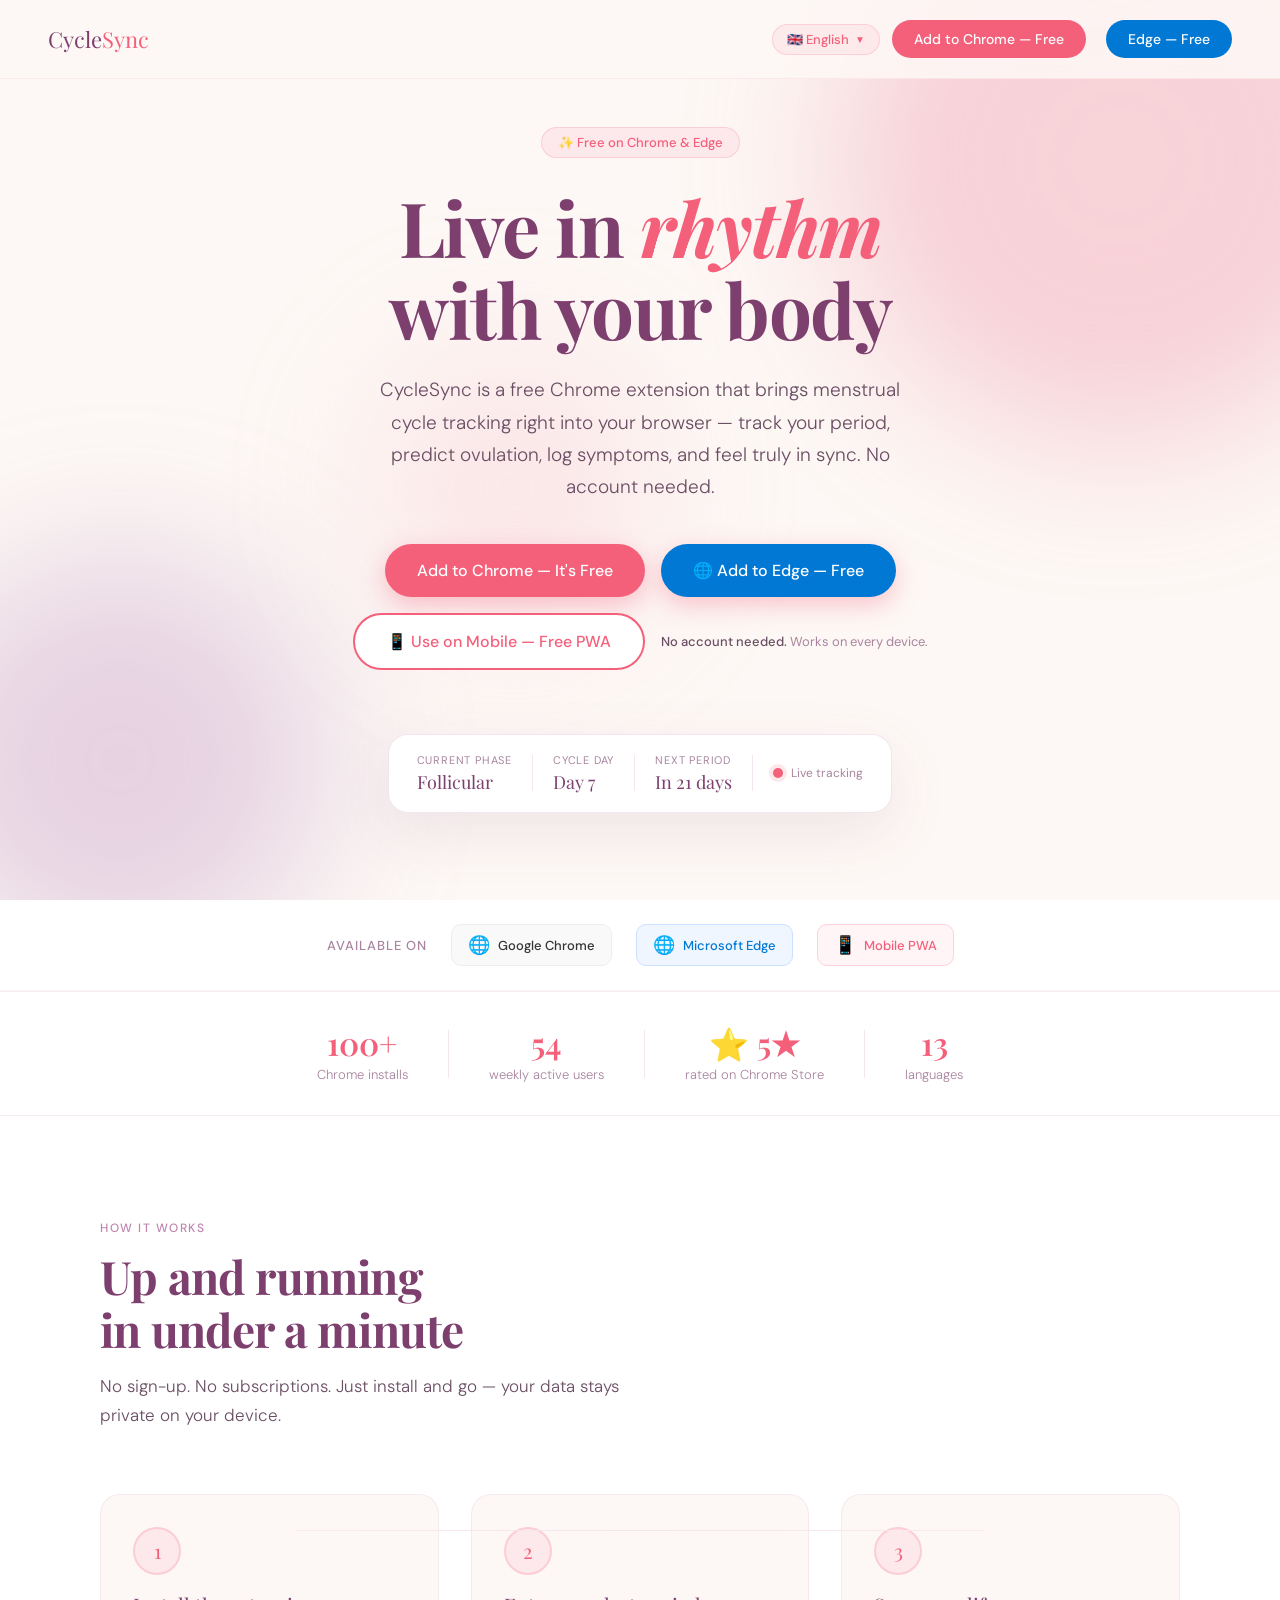
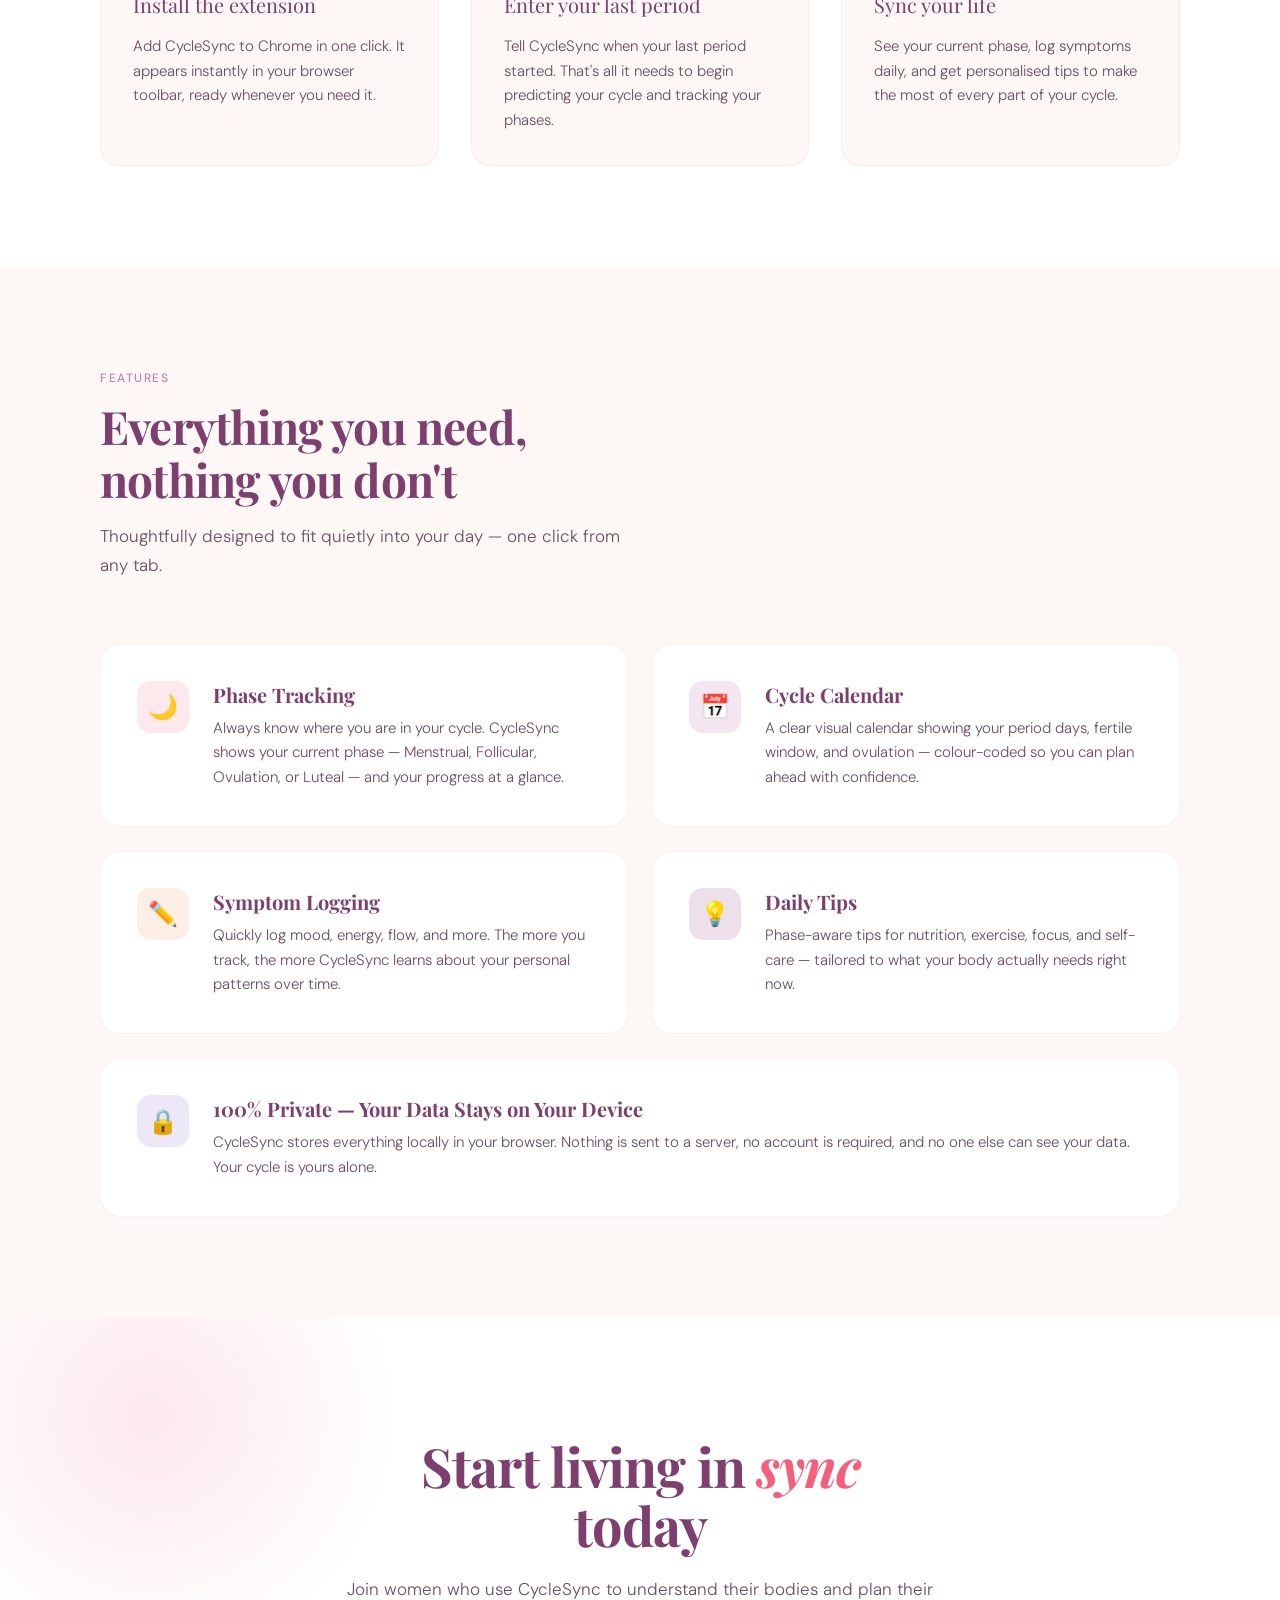
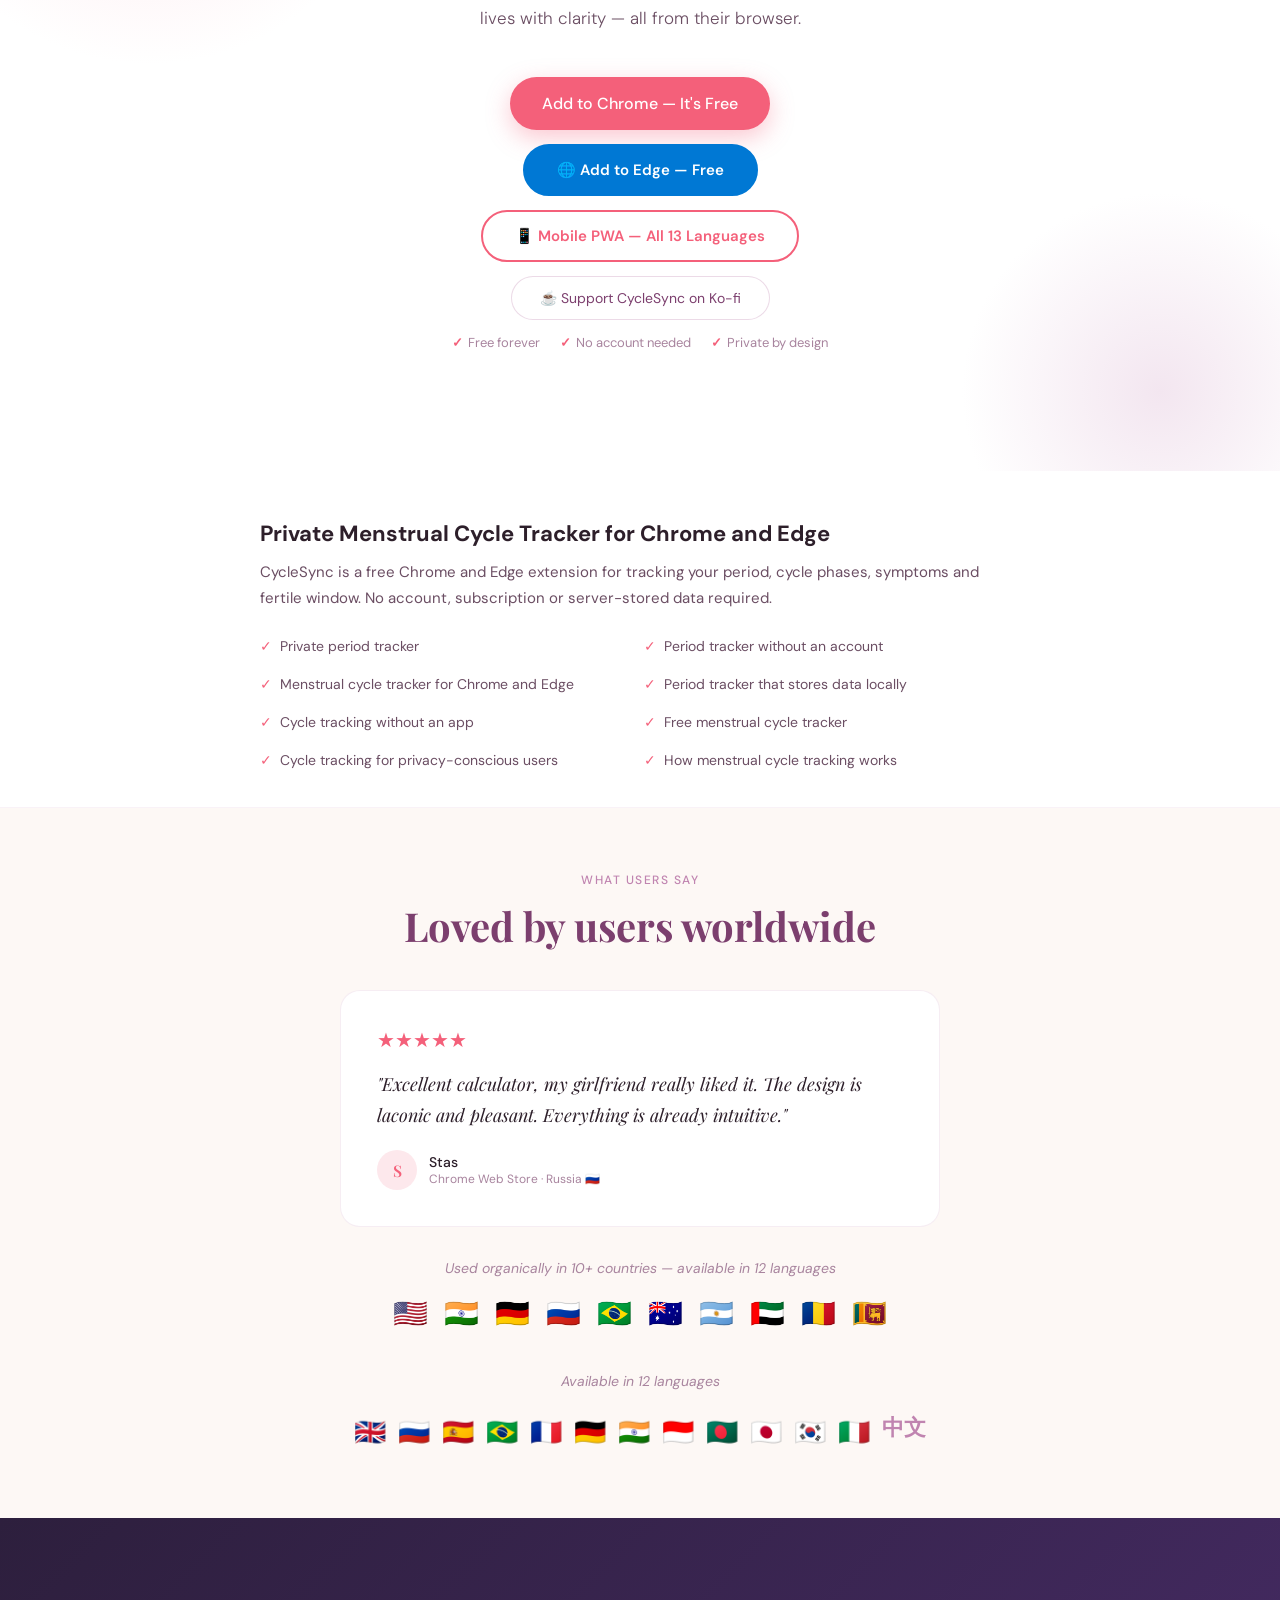
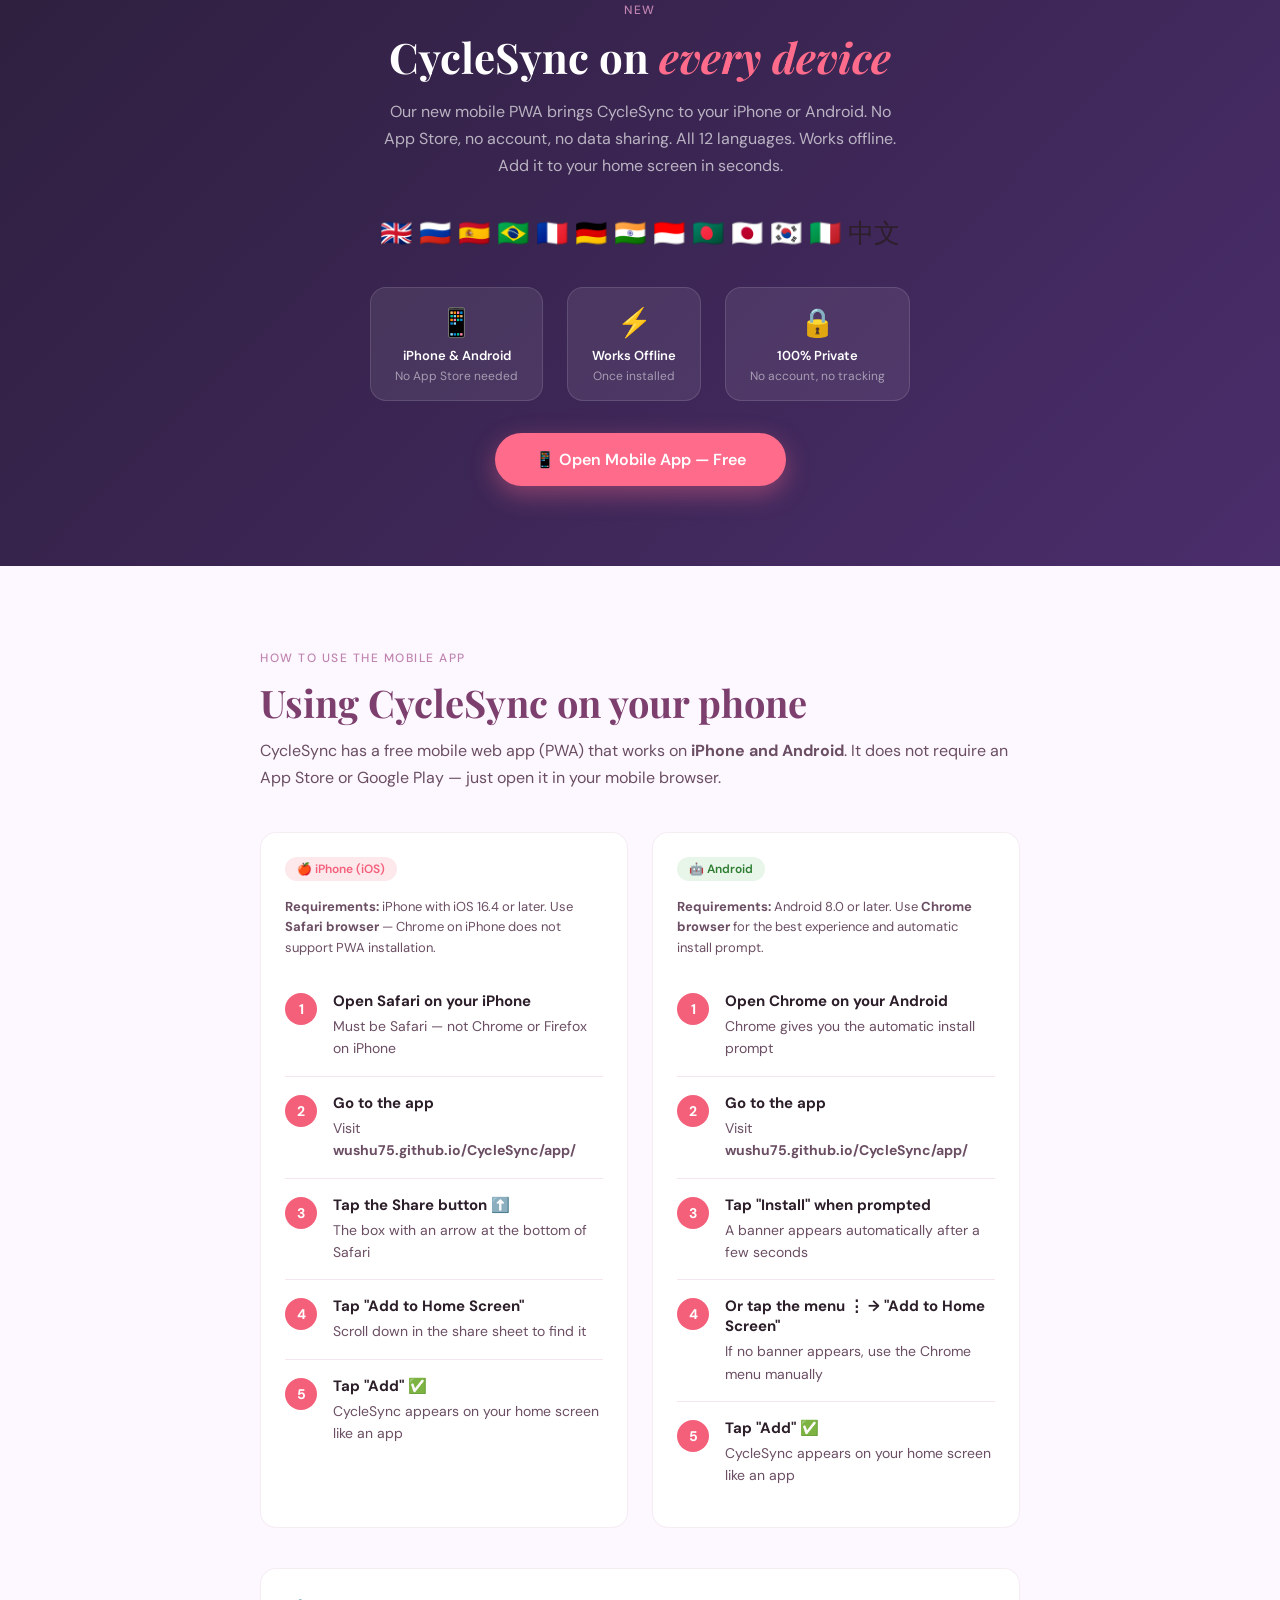
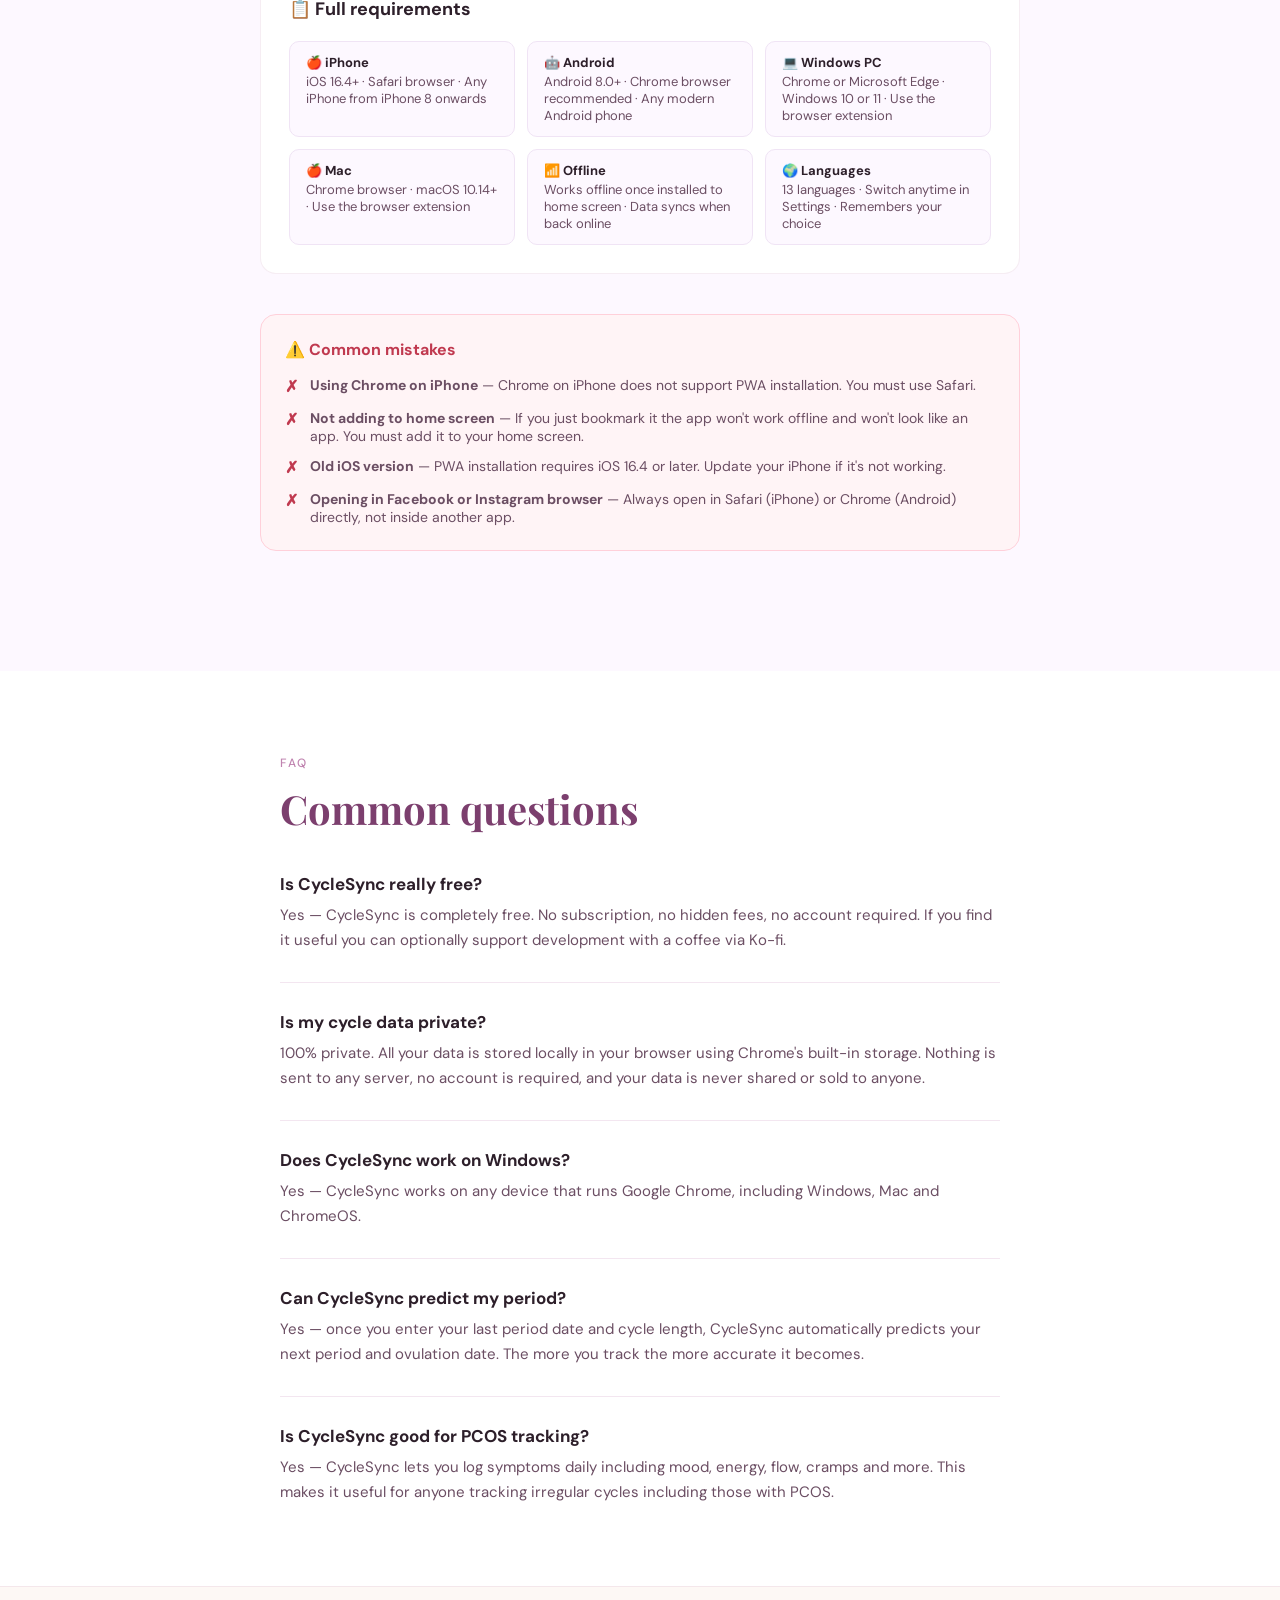
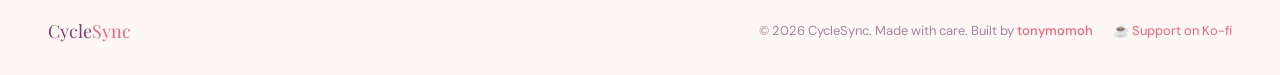
==== commit 8496ac55: "Add files via upload" ====
--- a/index.html
+++ b/index.html
@@ -6,8 +6,8 @@
 
   <!-- Primary SEO -->
   <title>CycleSync — Free Period & Cycle Tracker Chrome Extension | No Account Needed</title>
-  <meta name="description" content="CycleSync is a free Chrome extension for menstrual cycle tracking. Track your period, predict ovulation, log symptoms and get daily tips — all privately in your browser. No account, no app needed." />
-  <meta name="keywords" content="period tracker Chrome extension, menstrual cycle tracker, free cycle tracking, ovulation predictor, period predictor, cycle sync, menstrual health, PCOS tracker, symptom logging, fertility tracker, browser period tracker, private period tracker" />
+  <meta name="description" content="CycleSync is a free Chrome and Edge extension for tracking your period, cycle phases, symptoms and fertile window. No account, subscription or server-stored data required. Private period tracker that stores data locally. Available in 13 languages." />
+  <meta name="keywords" content="private period tracker, period tracker without an account, menstrual cycle tracker for Chrome, period tracker that stores data locally, cycle tracking without an app, free menstrual cycle tracker, cycle tracking for privacy-conscious users, how menstrual cycle tracking works, menstrual cycle tracker Edge, period tracker Microsoft Edge, private cycle tracker browser extension, PCOS tracker no account, ovulation predictor Chrome" />
   <meta name="author" content="CycleSync" />
   <link rel="canonical" href="https://wushu75.github.io/CycleSync/" />
 
@@ -21,7 +21,7 @@
   <!-- Twitter Card -->
   <meta name="twitter:card" content="summary_large_image" />
   <meta name="twitter:title" content="CycleSync — Free Period & Cycle Tracker Chrome Extension" />
-  <meta name="twitter:description" content="Track your menstrual cycle privately in your browser. No account, no app, no data sharing. Free Chrome extension available in 13 languages including Simplified Chinese. Used in 10+ countries." />
+  <meta name="twitter:description" content="Private Menstrual Cycle Tracker for Chrome and Edge. No account, no server, no data sharing. Free extension in 13 languages. Period tracker that stores data locally on your device." />
   <meta name="twitter:image" content="https://wushu75.github.io/CycleSync/images/og-image.png" />
 
   <!-- Schema.org Structured Data -->
@@ -54,6 +54,46 @@
 
   <!-- Robots -->
   <meta name="robots" content="index, follow" />
+  <meta name="googlebot" content="index, follow, max-snippet:-1, max-image-preview:large, max-video-preview:-1" />
+
+  <!-- Schema.org structured data -->
+  <script type="application/ld+json">
+  {
+    "@context": "https://schema.org",
+    "@type": "SoftwareApplication",
+    "name": "CycleSync",
+    "applicationCategory": "HealthApplication",
+    "operatingSystem": "Chrome, Edge, iOS, Android",
+    "description": "Private menstrual cycle tracker for Chrome and Edge. No account, no server, no data sharing. Free period tracker that stores data locally in your browser.",
+    "url": "https://wushu75.github.io/CycleSync/",
+    "downloadUrl": "https://chromewebstore.google.com/detail/cyclesync/egmjjdfhnnbkloiijjehpkjgfeghifeb",
+    "offers": {
+      "@type": "Offer",
+      "price": "0",
+      "priceCurrency": "USD"
+    },
+    "author": {
+      "@type": "Person",
+      "name": "Tony Momoh",
+      "url": "https://tonymomoh.co.uk/"
+    },
+    "aggregateRating": {
+      "@type": "AggregateRating",
+      "ratingValue": "5",
+      "ratingCount": "1"
+    },
+    "featureList": [
+      "Private period tracker without an account",
+      "Menstrual cycle tracker for Chrome and Edge",
+      "Period tracker that stores data locally",
+      "Cycle tracking without an app",
+      "Free menstrual cycle tracker",
+      "13 languages supported",
+      "Offline capable PWA",
+      "iCal calendar export"
+    ]
+  }
+  </script>
 
   <link rel="preconnect" href="https://fonts.googleapis.com" />
   <link rel="preconnect" href="https://fonts.gstatic.com" crossorigin />
@@ -402,7 +442,7 @@
 const SITE_TRANSLATIONS = {
   en: {
     flag: '🇬🇧', name: 'English',
-    heroBadge: '✨ Free Chrome Extension',
+    heroBadge: '✨ Free on Chrome & Edge',
     heroTitle: 'Live in <em>rhythm</em><br/>with your body',
     heroSub: 'CycleSync is a free Chrome extension that brings menstrual cycle tracking right into your browser — track your period, predict ovulation, log symptoms, and feel truly in sync. No account needed.',
     heroNote: 'No account needed.', heroNoteText: 'Works on every device.',
@@ -488,7 +528,7 @@
   },
   ru: {
     flag: '🇷🇺', name: 'Русский',
-    heroBadge: '✨ Бесплатное расширение Chrome',
+    heroBadge: '✨ Бесплатно для Chrome и Edge',
     heroTitle: 'Живите в <em>ритме</em><br/>своего тела',
     heroSub: 'CycleSync — бесплатное расширение Chrome для отслеживания менструального цикла прямо в браузере. Без аккаунта. Без передачи данных.',
     heroNote: 'Аккаунт не нужен.', heroNoteText: 'Работает на любом устройстве.',
@@ -832,7 +872,7 @@
   },
   de: {
     flag: '🇩🇪', name: 'Deutsch',
-    heroBadge: '✨ Kostenlose Chrome-Erweiterung',
+    heroBadge: '✨ Kostenlos für Chrome und Edge',
     heroTitle: 'Leben Sie im <em>Rhythmus</em><br/>Ihres Körpers',
     heroSub: 'CycleSync ist eine kostenlose Chrome-Erweiterung, die die Verfolgung des Menstruationszyklus direkt in Ihren Browser bringt. Ohne Konto. Ohne Datenweitergabe.',
     heroNote: 'Kein Konto erforderlich.', heroNoteText: 'Funktioniert auf jedem Gerät.',
@@ -918,7 +958,7 @@
   },
   hi: {
     flag: '🇮🇳', name: 'हिन्दी',
-    heroBadge: '✨ मुफ्त Chrome एक्सटेंशन',
+    heroBadge: '✨ Chrome और Edge के लिए मुफ्त',
     heroTitle: 'अपने शरीर के <em>ताल</em><br/>में जीएं',
     heroSub: 'CycleSync एक मुफ्त Chrome एक्सटेंशन है जो मासिक धर्म चक्र ट्रैकिंग को सीधे आपके ब्राउज़र में लाता है। कोई खाता नहीं। कोई डेटा साझाकरण नहीं।',
     heroNote: 'कोई खाता नहीं चाहिए।', heroNoteText: 'हर डिवाइस पर काम करता है।',
@@ -1004,7 +1044,7 @@
   },
   id: {
     flag: '🇮🇩', name: 'Indonesia',
-    heroBadge: '✨ Ekstensi Chrome Gratis',
+    heroBadge: '✨ Gratis untuk Chrome dan Edge',
     heroTitle: 'Hiduplah dalam <em>irama</em><br/>tubuh Anda',
     heroSub: 'CycleSync adalah ekstensi Chrome gratis yang membawa pelacakan siklus menstruasi langsung ke browser Anda. Tanpa akun. Tanpa berbagi data.',
     heroNote: 'Tanpa akun diperlukan.', heroNoteText: 'Bekerja di semua perangkat.',
@@ -1090,7 +1130,7 @@
   },
   bn: {
     flag: '🇧🇩', name: 'বাংলা',
-    heroBadge: '✨ বিনামূল্যে Chrome এক্সটেনশন',
+    heroBadge: '✨ Chrome ও Edge-এ বিনামূল্যে',
     heroTitle: 'আপনার শরীরের <em>ছন্দে</em><br/>বেঁচে থাকুন',
     heroSub: 'CycleSync একটি বিনামূল্যের Chrome এক্সটেনশন যা মাসিক চক্র ট্র্যাকিং সরাসরি আপনার ব্রাউজারে নিয়ে আসে। কোনো অ্যাকাউন্ট নেই। কোনো ডেটা শেয়ার নেই।',
     heroNote: 'কোনো অ্যাকাউন্ট লাগবে না।', heroNoteText: 'যেকোনো ডিভাইসে কাজ করে।',
@@ -1176,7 +1216,7 @@
   },
   ja: {
     flag: '🇯🇵', name: '日本語',
-    heroBadge: '✨ 無料Chrome拡張機能',
+    heroBadge: '✨ ChromeとEdgeで無料',
     heroTitle: '体の<em>リズム</em>に<br/>合わせて生きる',
     heroSub: 'CycleSyncは生理周期の追跡をブラウザで直接行える無料のChrome拡張機能です。アカウント不要。データ共有なし。',
     heroNote: 'アカウント不要。', heroNoteText: 'あらゆるデバイスで動作します。',
@@ -1262,7 +1302,7 @@
   },
   ko: {
     flag: '🇰🇷', name: '한국어',
-    heroBadge: '✨ 무료 Chrome 확장 프로그램',
+    heroBadge: '✨ Chrome 및 Edge 무료',
     heroTitle: '몸의 <em>리듬</em>에<br/>맞춰 살아가세요',
     heroSub: 'CycleSync는 생리 주기 추적을 브라우저에서 직접 할 수 있는 무료 Chrome 확장 프로그램입니다. 계정 불필요. 데이터 공유 없음.',
     heroNote: '계정이 필요 없습니다.', heroNoteText: '모든 기기에서 작동합니다.',
@@ -1348,7 +1388,7 @@
   },
   it: {
     flag: '🇮🇹', name: 'Italiano',
-    heroBadge: '✨ Estensione Chrome gratuita',
+    heroBadge: '✨ Gratis per Chrome ed Edge',
     heroTitle: 'Vivi nel <em>ritmo</em><br/>del tuo corpo',
     heroSub: "CycleSync è un'estensione Chrome gratuita che porta il monitoraggio del ciclo mestruale direttamente nel tuo browser. Senza account. Senza condivisione dei dati.",
     heroNote: 'Nessun account richiesto.', heroNoteText: 'Funziona su qualsiasi dispositivo.',
@@ -1434,7 +1474,7 @@
   },
   zh: {
     flag: '🇨🇳', name: '中文(简体)',
-    heroBadge: '✨ 免费Chrome扩展程序',
+    heroBadge: '✨ Chrome和Edge免费使用',
     heroTitle: '与您的身体<em>节奏</em><br/>同步生活',
     heroSub: 'CycleSync是一款免费的Chrome扩展程序，将月经周期追踪直接带入您的浏览器。无需账户。不共享数据。',
     heroNote: '无需账户。', heroNoteText: '适用于所有设备。',
@@ -1707,6 +1747,7 @@
       </div>
     </div>
     <a href="https://chromewebstore.google.com/detail/cyclesync/egmjjdfhnnbkloiijjehpkjgfeghifeb" class="nav-cta chrome-cta" target="_blank" rel="noopener">Add to Chrome &mdash; Free</a>
+  <a href="https://microsoftedge.microsoft.com/addons/detail/cyclesync-%E2%80%94-menstrual-cyc/eogbdgceflibienfibgkjaabagnehheh" class="nav-cta edge-cta" target="_blank" rel="noopener" style="background:#0078d4; border-color:#0078d4; margin-left:8px;">Edge &mdash; Free</a>
   </div>
 </nav>
 
@@ -1715,11 +1756,12 @@
   <div class="blob blob-2"></div>
   <div class="blob blob-3"></div>
   <div class="hero-inner">
-    <div class="hero-badge" id="hero-badge">&#10024; Free Chrome Extension</div>
+    <div class="hero-badge" id="hero-badge">&#10024; Free on Chrome &amp; Edge</div>
     <h1 class="hero-title" id="hero-title">Live in <em>rhythm</em><br/>with your body</h1>
     <p class="hero-subtitle" id="hero-sub">CycleSync is a free Chrome extension that brings menstrual cycle tracking right into your browser &mdash; track your period, predict ovulation, log symptoms, and feel truly in sync. No account needed.</p>
     <div class="hero-actions">
       <a href="https://chromewebstore.google.com/detail/cyclesync/egmjjdfhnnbkloiijjehpkjgfeghifeb" class="btn-primary chrome-cta" target="_blank" rel="noopener">Add to Chrome &mdash; It's Free</a>
+      <a href="https://microsoftedge.microsoft.com/addons/detail/cyclesync-%E2%80%94-menstrual-cyc/eogbdgceflibienfibgkjaabagnehheh" class="btn-primary edge-cta" target="_blank" rel="noopener" style="background:#0078d4; border-color:#0078d4;">🌐 Add to Edge &mdash; Free</a>
       <a href="https://wushu75.github.io/CycleSync/app/" class="btn-primary pwa-cta" target="_blank" rel="noopener" style="background:white; color:#f4607a; border:2px solid #f4607a; box-shadow:none;">📱 Use on Mobile &mdash; Free PWA</a>
       <span class="hero-note" id="hero-note"><strong id="hero-note-strong">No account needed.</strong> <span id="hero-note-text">Works on every device.</span></span>
     </div>
@@ -1741,6 +1783,21 @@
       <div class="preview-divider"></div>
       <div class="preview-live"><div class="preview-dot"></div> Live tracking</div>
     </div>
+  </div>
+</section>
+
+<section style="padding:24px 48px; background:white; border-bottom:1px solid rgba(192,132,176,0.1);">
+  <div style="max-width:760px; margin:0 auto; display:flex; justify-content:center; align-items:center; gap:24px; flex-wrap:wrap;">
+    <span style="font-size:13px; color:#a8849e; font-weight:500; text-transform:uppercase; letter-spacing:1px;">Available on</span>
+    <a href="https://chromewebstore.google.com/detail/cyclesync/egmjjdfhnnbkloiijjehpkjgfeghifeb" target="_blank" rel="noopener" style="display:flex; align-items:center; gap:8px; padding:8px 16px; background:#f9f9f9; border:1px solid #eee; border-radius:10px; text-decoration:none; color:#333; font-size:13px; font-weight:500;">
+      <span style="font-size:18px;">🌐</span> Google Chrome
+    </a>
+    <a href="https://microsoftedge.microsoft.com/addons/detail/cyclesync-%E2%80%94-menstrual-cyc/eogbdgceflibienfibgkjaabagnehheh" target="_blank" rel="noopener" style="display:flex; align-items:center; gap:8px; padding:8px 16px; background:#f0f6ff; border:1px solid #cce0ff; border-radius:10px; text-decoration:none; color:#0078d4; font-size:13px; font-weight:500;">
+      <span style="font-size:18px;">🌐</span> Microsoft Edge
+    </a>
+    <a href="https://wushu75.github.io/CycleSync/app/" target="_blank" rel="noopener" style="display:flex; align-items:center; gap:8px; padding:8px 16px; background:#fff4f6; border:1px solid #ffd0da; border-radius:10px; text-decoration:none; color:#f4607a; font-size:13px; font-weight:500;">
+      <span style="font-size:18px;">📱</span> Mobile PWA
+    </a>
   </div>
 </section>
 
@@ -1850,6 +1907,7 @@
     <p class="cta-subtitle" id="cta-sub">Join women who use CycleSync to understand their bodies and plan their lives with clarity &mdash; all from their browser.</p>
     <div class="cta-actions">
       <a href="https://chromewebstore.google.com/detail/cyclesync/egmjjdfhnnbkloiijjehpkjgfeghifeb" class="btn-primary chrome-cta" target="_blank" rel="noopener">Add to Chrome &mdash; It's Free</a>
+      <a href="https://microsoftedge.microsoft.com/addons/detail/cyclesync-%E2%80%94-menstrual-cyc/eogbdgceflibienfibgkjaabagnehheh" class="edge-cta" target="_blank" rel="noopener" style="display:inline-flex; align-items:center; gap:8px; padding:14px 32px; background:#0078d4; border:2px solid #0078d4; border-radius:50px; font-size:15px; font-weight:600; color:white; text-decoration:none; transition:all 0.3s;">🌐 Add to Edge &mdash; Free</a>
       <a href="https://wushu75.github.io/CycleSync/app/" target="_blank" rel="noopener" class="pwa-cta" style="display:inline-flex; align-items:center; gap:8px; padding:14px 32px; background:white; border:2px solid #f4607a; border-radius:50px; font-size:15px; font-weight:600; color:#f4607a; text-decoration:none; transition:all 0.3s;">📱 Mobile PWA &mdash; All 13 Languages</a>
       <a href="https://ko-fi.com/cyclesync" target="_blank" rel="noopener" style="display:inline-flex; align-items:center; gap:8px; padding:12px 28px; background:white; border:1px solid rgba(192,132,176,0.3); border-radius:50px; font-size:14px; color:#7c3f6e; text-decoration:none; transition:all 0.3s;">☕ Support CycleSync on Ko-fi</a>
       <div class="cta-perks">
@@ -1858,6 +1916,24 @@
         <span class="perk"><span class="perk-check">&#10003;</span> Private by design</span>
       </div>
     </div>
+  </div>
+</section>
+
+<!-- SEO content section -->
+<section style="padding:48px 48px 32px; background:white; border-bottom:1px solid rgba(192,132,176,0.1);">
+  <div style="max-width:760px; margin:0 auto;">
+    <h2 style="font-size:22px; font-weight:700; color:#2d1f2a; margin-bottom:12px;">Private Menstrual Cycle Tracker for Chrome and Edge</h2>
+    <p style="font-size:15px; color:#6b4e63; line-height:1.7; margin-bottom:20px;">CycleSync is a free Chrome and Edge extension for tracking your period, cycle phases, symptoms and fertile window. No account, subscription or server-stored data required.</p>
+    <ul style="display:grid; grid-template-columns:repeat(auto-fit, minmax(280px, 1fr)); gap:8px; list-style:none; padding:0; margin:0;">
+      <li style="font-size:14px; color:#6b4e63; padding:6px 0; display:flex; align-items:center; gap:8px;"><span style="color:#f4607a;">✓</span> Private period tracker</li>
+      <li style="font-size:14px; color:#6b4e63; padding:6px 0; display:flex; align-items:center; gap:8px;"><span style="color:#f4607a;">✓</span> Period tracker without an account</li>
+      <li style="font-size:14px; color:#6b4e63; padding:6px 0; display:flex; align-items:center; gap:8px;"><span style="color:#f4607a;">✓</span> Menstrual cycle tracker for Chrome and Edge</li>
+      <li style="font-size:14px; color:#6b4e63; padding:6px 0; display:flex; align-items:center; gap:8px;"><span style="color:#f4607a;">✓</span> Period tracker that stores data locally</li>
+      <li style="font-size:14px; color:#6b4e63; padding:6px 0; display:flex; align-items:center; gap:8px;"><span style="color:#f4607a;">✓</span> Cycle tracking without an app</li>
+      <li style="font-size:14px; color:#6b4e63; padding:6px 0; display:flex; align-items:center; gap:8px;"><span style="color:#f4607a;">✓</span> Free menstrual cycle tracker</li>
+      <li style="font-size:14px; color:#6b4e63; padding:6px 0; display:flex; align-items:center; gap:8px;"><span style="color:#f4607a;">✓</span> Cycle tracking for privacy-conscious users</li>
+      <li style="font-size:14px; color:#6b4e63; padding:6px 0; display:flex; align-items:center; gap:8px;"><span style="color:#f4607a;">✓</span> How menstrual cycle tracking works</li>
+    </ul>
   </div>
 </section>
 
@@ -2145,7 +2221,7 @@
 <footer>
   <a href="#" class="footer-logo">Cycle<span>Sync</span></a>
   <div style="display:flex; align-items:center; gap:20px; flex-wrap:wrap; justify-content:center;">
-    <p class="footer-note" id="footer-note">&copy; 2026 CycleSync. Made with care.</p>
+    <p class="footer-note" id="footer-note">&copy; 2026 CycleSync. Made with care. Built by <a href="https://tonymomoh.co.uk/" target="_blank" rel="noopener" style="color:#f4607a; text-decoration:none; font-weight:500;">tonymomoh</a></p>
     <a href="https://ko-fi.com/cyclesync" target="_blank" rel="noopener" style="font-size:13px; color:#f4607a; text-decoration:none;" id="footer-kofi">☕ Support on Ko-fi</a>
   </div>
 </footer>
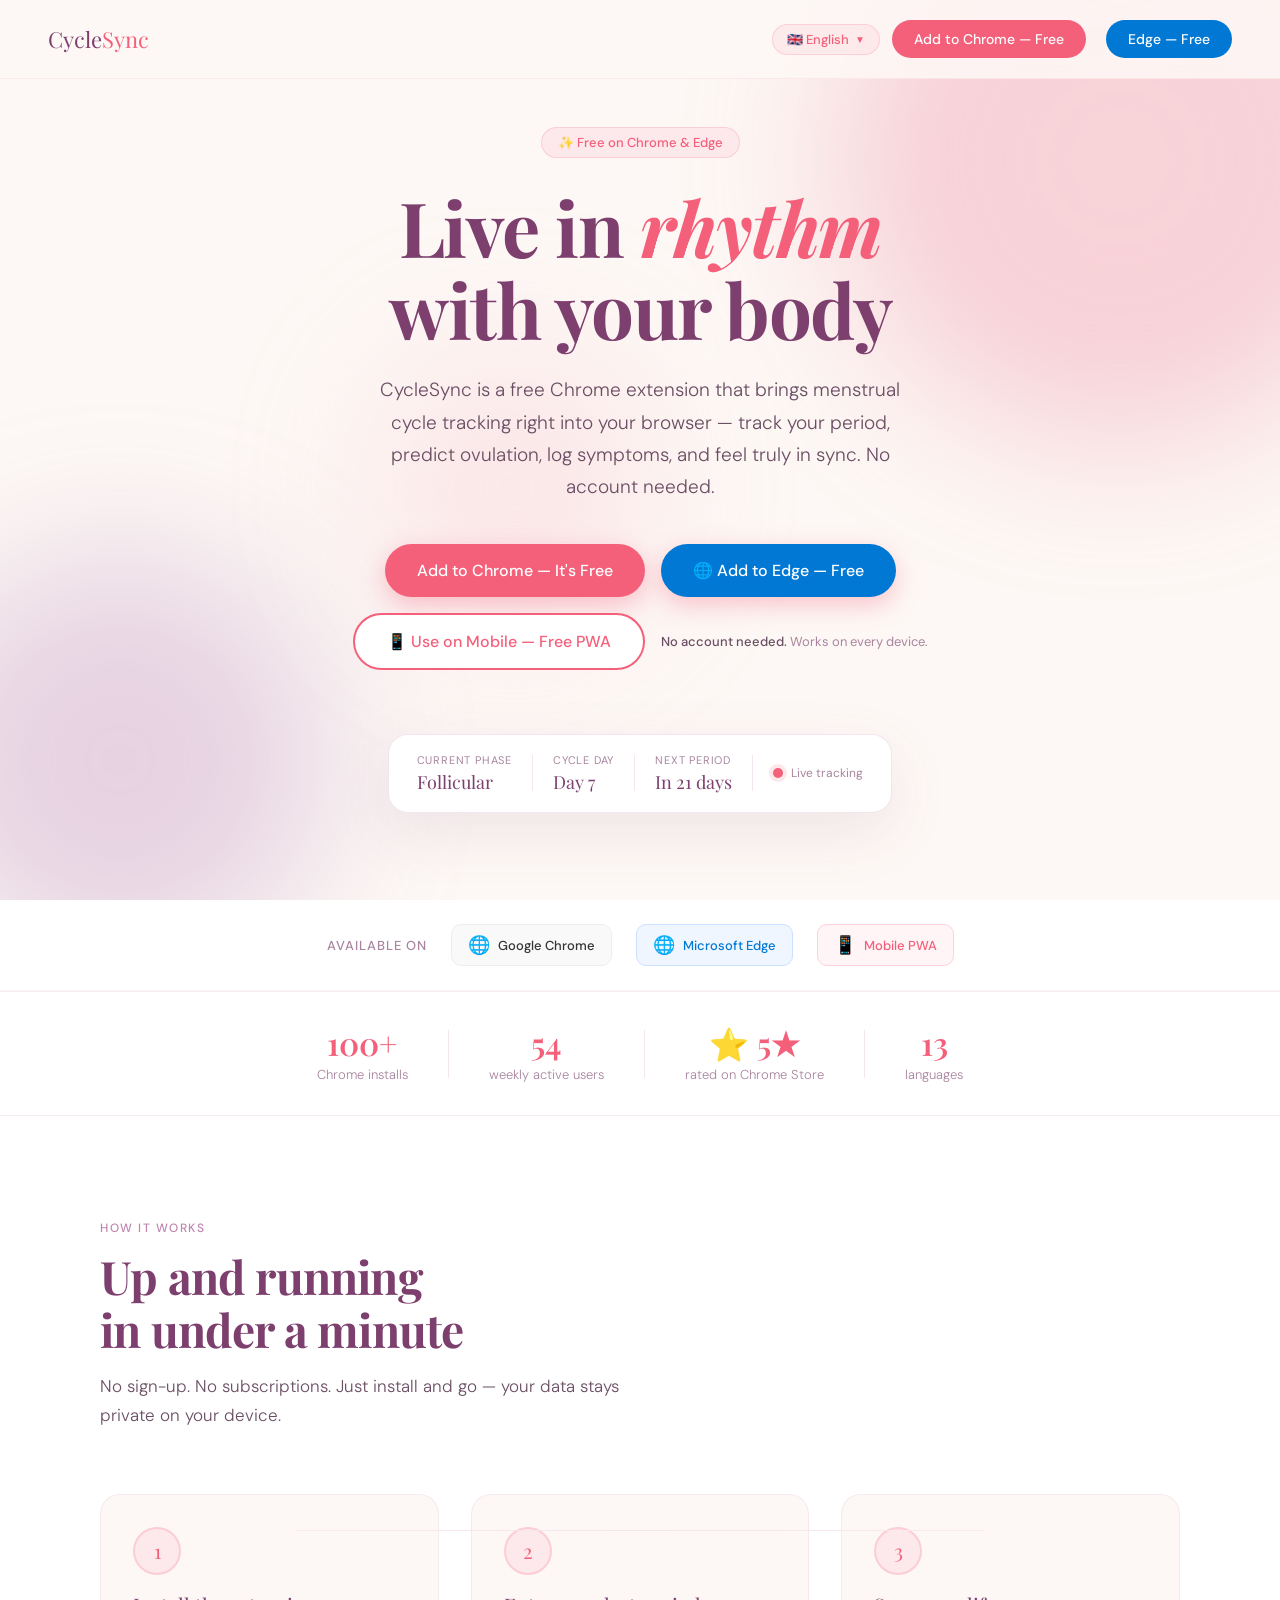
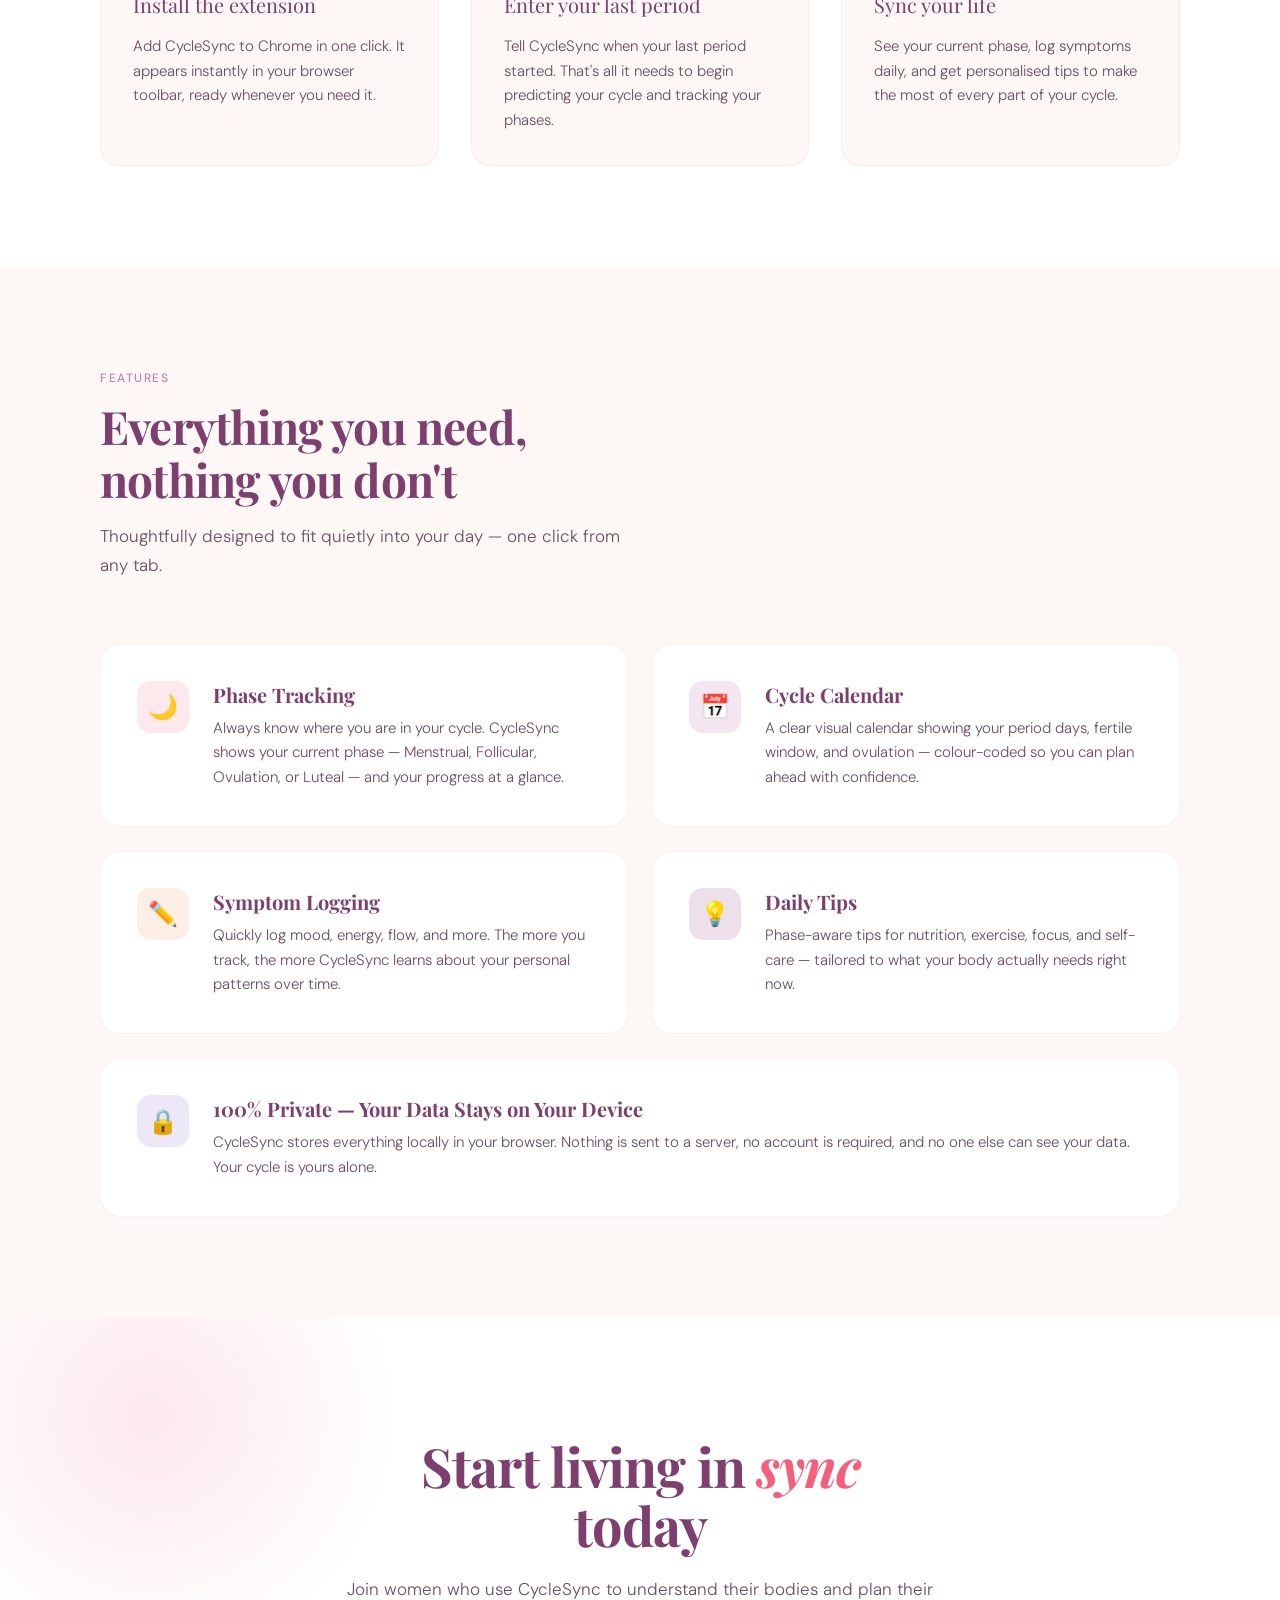
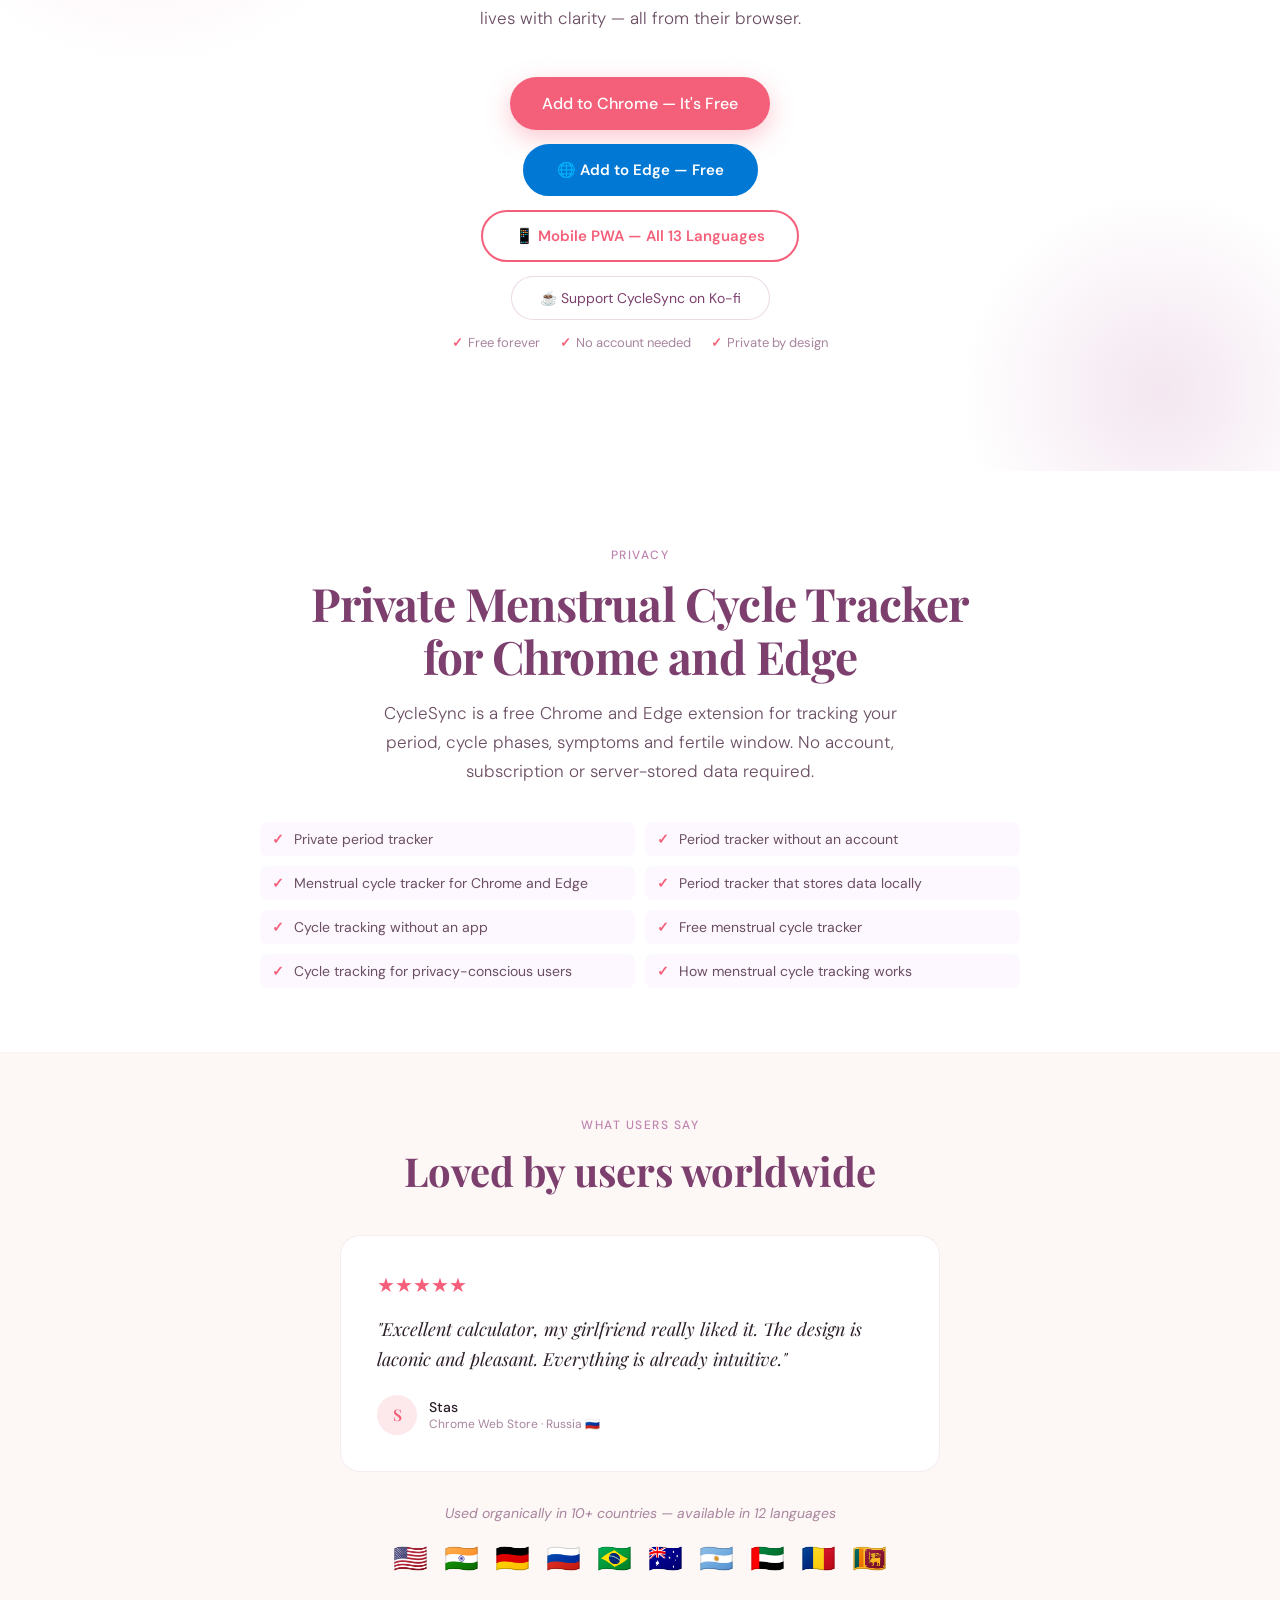
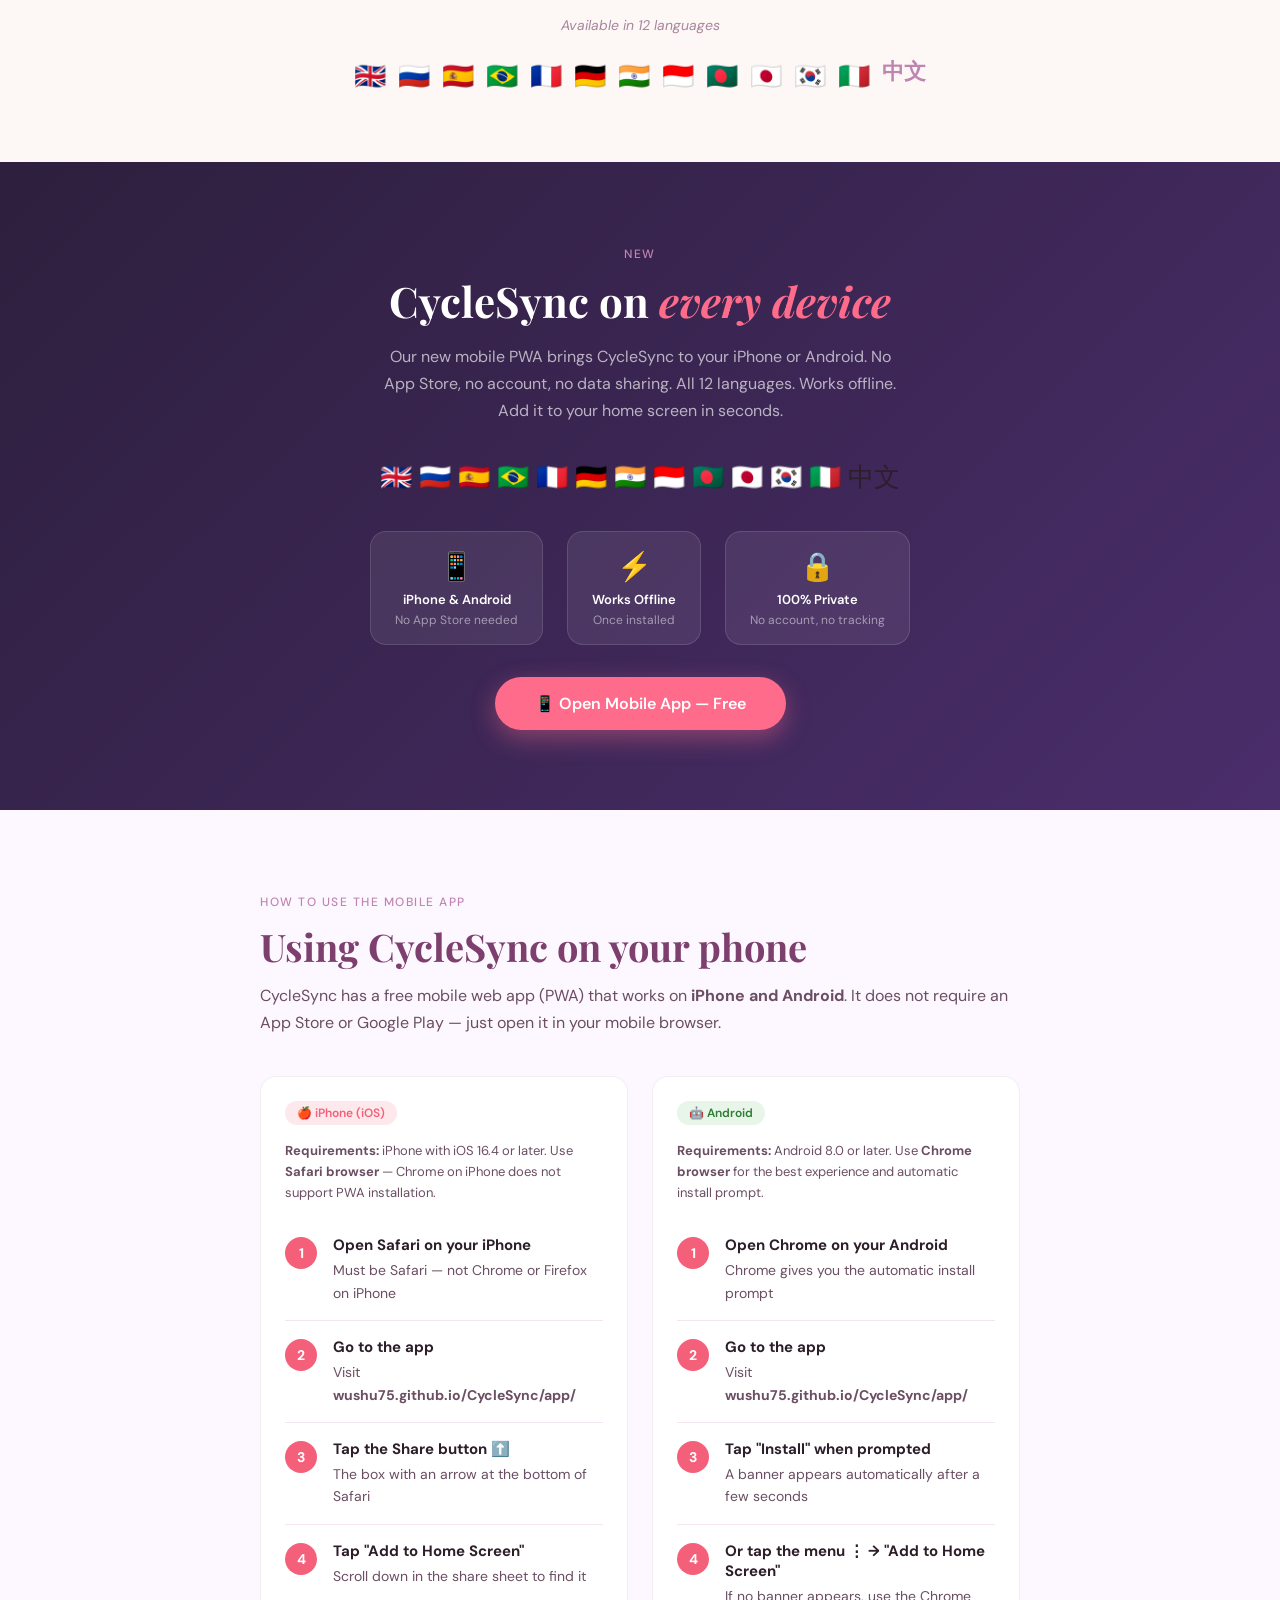
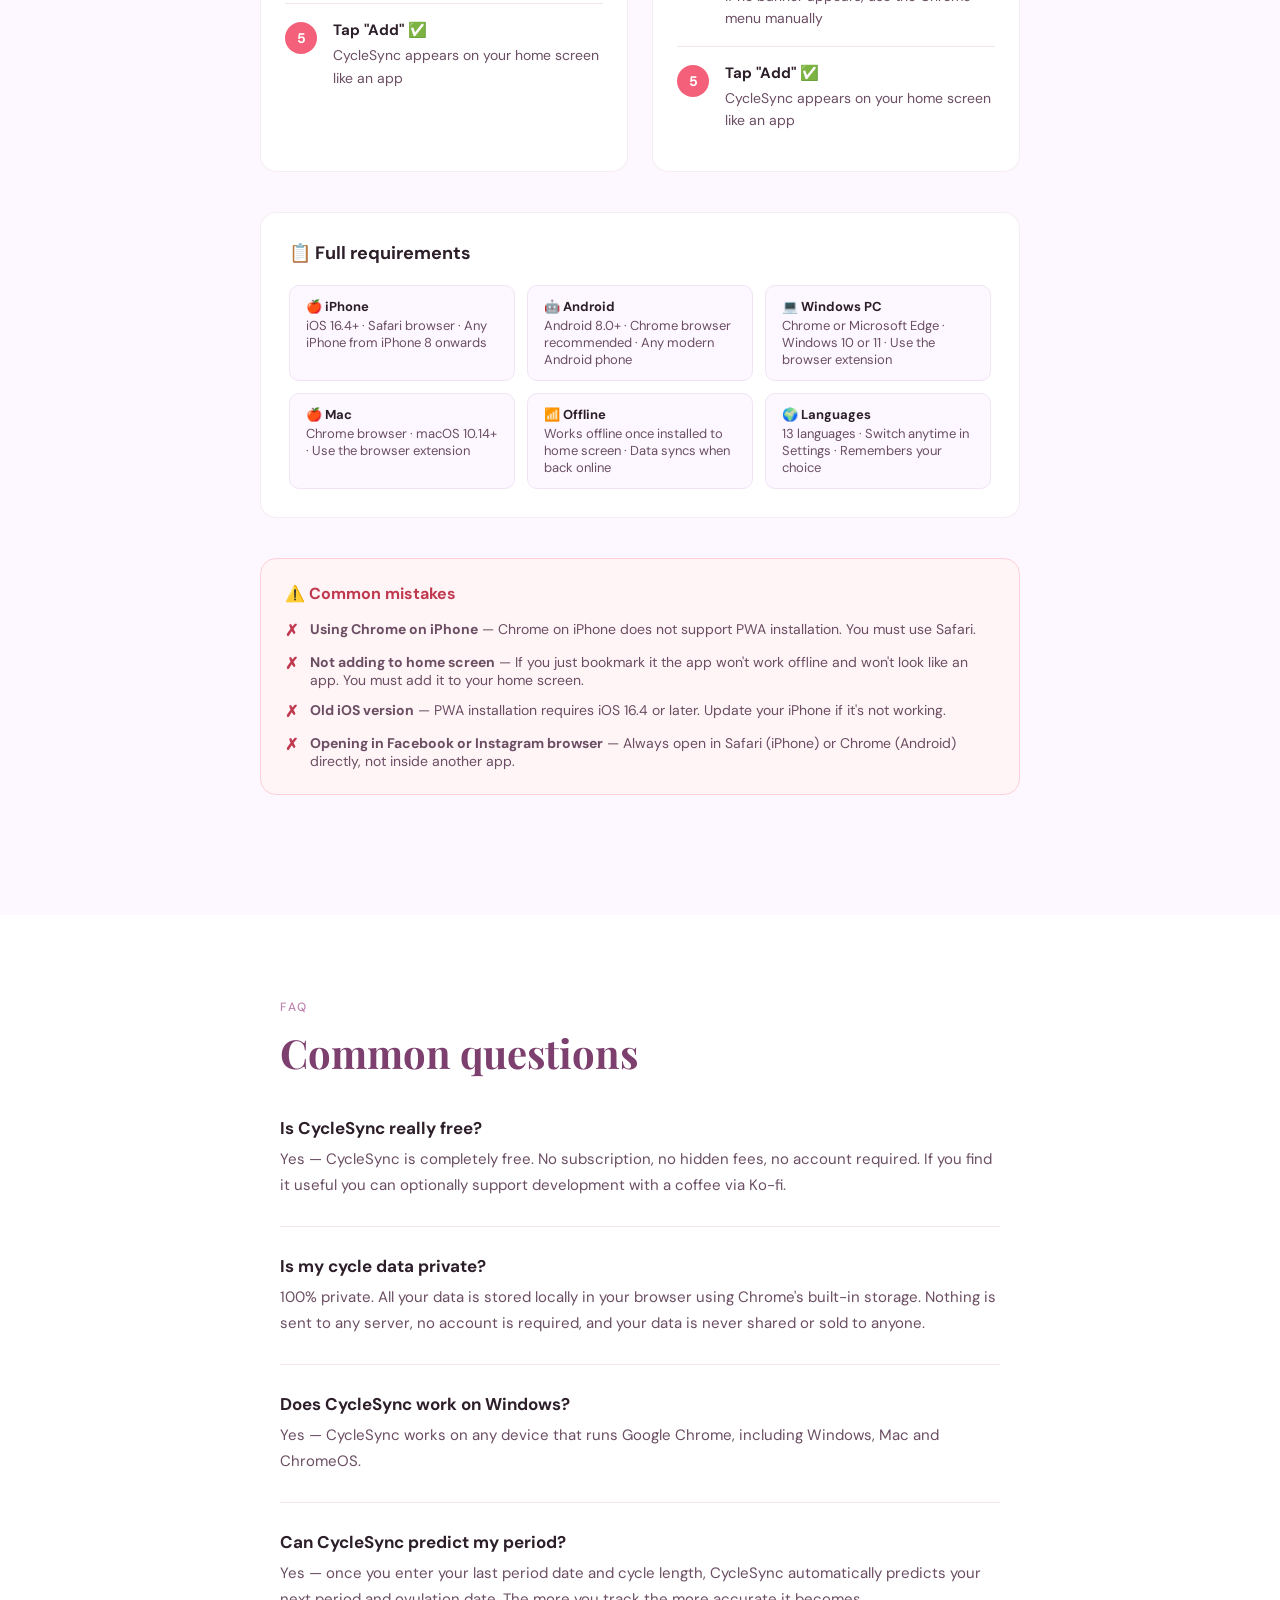
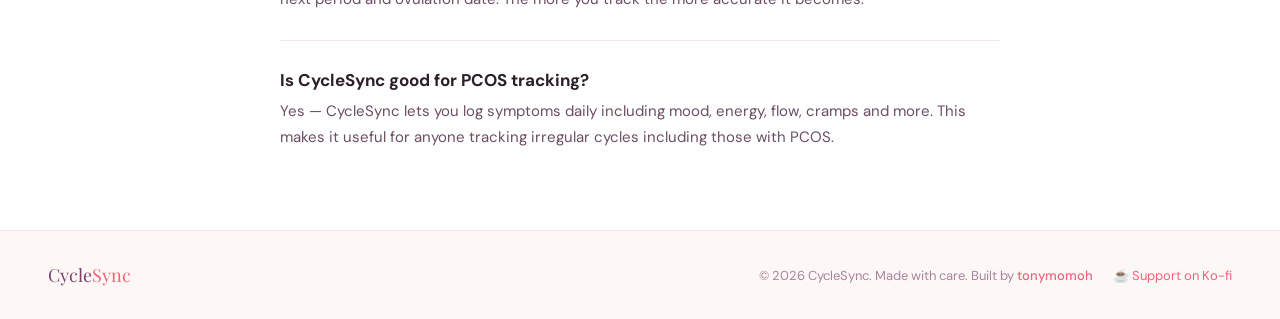
==== commit c5f2ee9f: "Add files via upload" ====
--- a/index.html
+++ b/index.html
@@ -524,7 +524,18 @@
     ios5: 'Tap "Add" ✅',
     ios5d: 'CycleSync appears on your home screen like an app',
     and5: 'Tap "Add" ✅',
-    and5d: 'CycleSync appears on your home screen like an app'
+    and5d: 'CycleSync appears on your home screen like an app',
+    seoLabel: 'Privacy',
+    seoTitle: 'Private Menstrual Cycle Tracker<br/>for Chrome and Edge',
+    seoSub: 'CycleSync is a free Chrome and Edge extension for tracking your period, cycle phases, symptoms and fertile window. No account, subscription or server-stored data required.',
+    seoF1: 'Private period tracker',
+    seoF2: 'Period tracker without an account',
+    seoF3: 'Menstrual cycle tracker for Chrome and Edge',
+    seoF4: 'Period tracker that stores data locally',
+    seoF5: 'Cycle tracking without an app',
+    seoF6: 'Free menstrual cycle tracker',
+    seoF7: 'Cycle tracking for privacy-conscious users',
+    seoF8: 'How menstrual cycle tracking works'
   },
   ru: {
     flag: '🇷🇺', name: 'Русский',
@@ -610,7 +621,18 @@
     ios5: 'Нажмите «Добавить» ✅',
     ios5d: 'CycleSync появится на главном экране как приложение',
     and5: 'Нажмите «Добавить» ✅',
-    and5d: 'CycleSync появится на главном экране как приложение'
+    and5d: 'CycleSync появится на главном экране как приложение',
+    seoLabel: 'Конфиденциальность',
+    seoTitle: 'Приватный трекер цикла<br/>для Chrome и Edge',
+    seoSub: 'CycleSync — бесплатное расширение для Chrome и Edge для отслеживания цикла, фаз, симптомов и окна овуляции. Без аккаунта, подписки и хранения данных на серверах.',
+    seoF1: 'Приватный трекер месячных',
+    seoF2: 'Без регистрации аккаунта',
+    seoF3: 'Трекер цикла для Chrome и Edge',
+    seoF4: 'Данные хранятся локально',
+    seoF5: 'Отслеживание без приложения',
+    seoF6: 'Бесплатный трекер цикла',
+    seoF7: 'Для пользователей, ценящих конфиденциальность',
+    seoF8: 'Как работает отслеживание цикла'
   },
   es: {
     flag: '🇪🇸', name: 'Español',
@@ -696,7 +718,18 @@
     ios5: 'Toca "Añadir" ✅',
     ios5d: 'CycleSync aparece en tu pantalla de inicio como una app',
     and5: 'Toca "Añadir" ✅',
-    and5d: 'CycleSync aparece en tu pantalla de inicio como una app'
+    and5d: 'CycleSync aparece en tu pantalla de inicio como una app',
+    seoLabel: 'Privacidad',
+    seoTitle: 'Rastreador de ciclo menstrual privado<br/>para Chrome y Edge',
+    seoSub: 'CycleSync es una extensión gratuita para Chrome y Edge para rastrear tu período, fases del ciclo, síntomas y ventana fértil. Sin cuenta, suscripción ni datos en servidores.',
+    seoF1: 'Rastreador de período privado',
+    seoF2: 'Sin necesidad de cuenta',
+    seoF3: 'Rastreador de ciclo para Chrome y Edge',
+    seoF4: 'Datos almacenados localmente',
+    seoF5: 'Seguimiento sin aplicación',
+    seoF6: 'Rastreador de ciclo gratuito',
+    seoF7: 'Para usuarias que valoran su privacidad',
+    seoF8: 'Cómo funciona el seguimiento del ciclo'
   },
   pt: {
     flag: '🇧🇷', name: 'Português',
@@ -782,7 +815,18 @@
     ios5: 'Toque em "Adicionar" ✅',
     ios5d: 'CycleSync aparece na sua tela inicial como um app',
     and5: 'Toque em "Adicionar" ✅',
-    and5d: 'CycleSync aparece na sua tela inicial como um app'
+    and5d: 'CycleSync aparece na sua tela inicial como um app',
+    seoLabel: 'Privacidade',
+    seoTitle: 'Rastreador de ciclo menstrual privado<br/>para Chrome e Edge',
+    seoSub: 'CycleSync é uma extensão gratuita para Chrome e Edge para rastrear seu ciclo, fases, sintomas e janela fértil. Sem conta, assinatura ou dados em servidores.',
+    seoF1: 'Rastreador de período privado',
+    seoF2: 'Sem necessidade de conta',
+    seoF3: 'Rastreador de ciclo para Chrome e Edge',
+    seoF4: 'Dados armazenados localmente',
+    seoF5: 'Rastreamento sem aplicativo',
+    seoF6: 'Rastreador de ciclo gratuito',
+    seoF7: 'Para usuárias que valorizam privacidade',
+    seoF8: 'Como funciona o rastreamento do ciclo'
   },
   fr: {
     flag: "🇫🇷", name: "Français",
@@ -868,7 +912,18 @@
     ios5: 'Appuyez sur « Ajouter » ✅',
     ios5d: 'CycleSync apparaît sur votre écran d’accueil comme une app',
     and5: 'Appuyez sur « Ajouter » ✅',
-    and5d: 'CycleSync apparaît sur votre écran d’accueil comme une app'
+    and5d: 'CycleSync apparaît sur votre écran d’accueil comme une app',
+    seoLabel: 'Confidentialité',
+    seoTitle: 'Suivi du cycle menstruel privé<br/>pour Chrome et Edge',
+    seoSub: 'CycleSync est une extension gratuite pour Chrome et Edge pour suivre votre cycle, phases, symptômes et fenêtre fertile. Sans compte, abonnement ni données sur serveur.',
+    seoF1: 'Suivi des règles privé',
+    seoF2: 'Sans compte requis',
+    seoF3: 'Suivi du cycle pour Chrome et Edge',
+    seoF4: 'Données stockées localement',
+    seoF5: 'Suivi sans application',
+    seoF6: 'Suivi du cycle gratuit',
+    seoF7: 'Pour les utilisatrices soucieuses de leur vie privée',
+    seoF8: 'Comment fonctionne le suivi du cycle'
   },
   de: {
     flag: '🇩🇪', name: 'Deutsch',
@@ -954,7 +1009,18 @@
     ios5: 'Tippen Sie auf «Hinzufügen» ✅',
     ios5d: 'CycleSync erscheint auf Ihrem Startbildschirm wie eine App',
     and5: 'Tippen Sie auf «Hinzufügen» ✅',
-    and5d: 'CycleSync erscheint auf Ihrem Startbildschirm wie eine App'
+    and5d: 'CycleSync erscheint auf Ihrem Startbildschirm wie eine App',
+    seoLabel: 'Datenschutz',
+    seoTitle: 'Privater Menstruationszyklus-Tracker<br/>für Chrome und Edge',
+    seoSub: 'CycleSync ist eine kostenlose Erweiterung für Chrome und Edge zur Verfolgung Ihres Zyklus, der Phasen, Symptome und des fruchtbaren Fensters. Ohne Konto, Abonnement oder Serverdaten.',
+    seoF1: 'Privater Periodentracker',
+    seoF2: 'Ohne Konto',
+    seoF3: 'Zyklustracker für Chrome und Edge',
+    seoF4: 'Daten lokal gespeichert',
+    seoF5: 'Tracking ohne App',
+    seoF6: 'Kostenloser Zyklustracker',
+    seoF7: 'Für datenschutzbewusste Nutzerinnen',
+    seoF8: 'Wie die Zyklusverfolgung funktioniert'
   },
   hi: {
     flag: '🇮🇳', name: 'हिन्दी',
@@ -1040,7 +1106,18 @@
     ios5: '"जोड़ें" टैप करें ✅',
     ios5d: 'CycleSync आपकी होम स्क्रीन पर एक ऐप की तरह दिखाई देता है',
     and5: '"जोड़ें" टैप करें ✅',
-    and5d: 'CycleSync आपकी होम स्क्रीन पर एक ऐप की तरह दिखाई देता है'
+    and5d: 'CycleSync आपकी होम स्क्रीन पर एक ऐप की तरह दिखाई देता है',
+    seoLabel: 'गोपनीयता',
+    seoTitle: 'Chrome और Edge के लिए<br/>निजी मासिक धर्म चक्र ट्रैकर',
+    seoSub: 'CycleSync Chrome और Edge के लिए एक मुफ़्त एक्सटेंशन है। कोई खाता नहीं, सदस्यता नहीं, सर्वर पर डेटा नहीं।',
+    seoF1: 'निजी पीरियड ट्रैकर',
+    seoF2: 'खाते के बिना ट्रैकिंग',
+    seoF3: 'Chrome और Edge के लिए ट्रैकर',
+    seoF4: 'डेटा स्थानीय रूप से संग्रहीत',
+    seoF5: 'एप के बिना ट्रैकिंग',
+    seoF6: 'मुफ़्त मासिक ट्रैकर',
+    seoF7: 'गोपनीयता सचेत उपयोगकर्ताओं के लिए',
+    seoF8: 'मासिक चक्र ट्रैकिंग कैसे काम करती है'
   },
   id: {
     flag: '🇮🇩', name: 'Indonesia',
@@ -1126,7 +1203,18 @@
     ios5: 'Ketuk "Tambahkan" ✅',
     ios5d: 'CycleSync muncul di layar utama Anda seperti aplikasi',
     and5: 'Ketuk "Tambahkan" ✅',
-    and5d: 'CycleSync muncul di layar utama Anda seperti aplikasi'
+    and5d: 'CycleSync muncul di layar utama Anda seperti aplikasi',
+    seoLabel: 'Privasi',
+    seoTitle: 'Pelacak Siklus Menstruasi Pribadi<br/>untuk Chrome dan Edge',
+    seoSub: 'CycleSync adalah ekstensi gratis untuk Chrome dan Edge untuk melacak siklus, fase, gejala, dan jendela subur Anda. Tanpa akun, langganan, atau data di server.',
+    seoF1: 'Pelacak haid pribadi',
+    seoF2: 'Tanpa akun diperlukan',
+    seoF3: 'Pelacak siklus untuk Chrome dan Edge',
+    seoF4: 'Data tersimpan secara lokal',
+    seoF5: 'Pelacakan tanpa aplikasi',
+    seoF6: 'Pelacak siklus gratis',
+    seoF7: 'Untuk pengguna yang peduli privasi',
+    seoF8: 'Cara kerja pelacakan siklus menstruasi'
   },
   bn: {
     flag: '🇧🇩', name: 'বাংলা',
@@ -1212,7 +1300,18 @@
     ios5: '"যোগ করুন" ট্যাপ করুন ✅',
     ios5d: 'CycleSync আপনার হোম স্ক্রিনে একটি অ্যাপের মতো দেখা যাবে',
     and5: '"যোগ করুন" ট্যাপ করুন ✅',
-    and5d: 'CycleSync আপনার হোম স্ক্রিনে একটি অ্যাপের মতো দেখা যাবে'
+    and5d: 'CycleSync আপনার হোম স্ক্রিনে একটি অ্যাপের মতো দেখা যাবে',
+    seoLabel: 'গোপনীয়তা',
+    seoTitle: 'Chrome ও Edge-এর জন্য<br/>ব্যক্তিগত মাসিক চক্র ট্র্যাকার',
+    seoSub: 'CycleSync Chrome ও Edge-এর জন্য বিনামূল্যে একটি এক্সটেনশন। কোনো অ্যাকাউন্ট নেই, সার্ভারে ডেটা নেই।',
+    seoF1: 'ব্যক্তিগত মাসিক ট্র্যাকার',
+    seoF2: 'অ্যাকাউন্ট ছাড়া',
+    seoF3: 'Chrome ও Edge-এর জন্য ট্র্যাকার',
+    seoF4: 'ডেটা স্থানীয়ভাবে সংরক্ষিত',
+    seoF5: 'অ্যাপ ছাড়া ট্র্যাকিং',
+    seoF6: 'বিনামূল্যে মাসিক ট্র্যাকার',
+    seoF7: 'গোপনীয়তা সচেতন ব্যবহারকারীদের জন্য',
+    seoF8: 'মাসিক চক্র ট্র্যাকিং কীভাবে কাজ করে'
   },
   ja: {
     flag: '🇯🇵', name: '日本語',
@@ -1298,7 +1397,18 @@
     ios5: '「追加」をタップ ✅',
     ios5d: 'CycleSyncがホーム画面にアプリのように表示されます',
     and5: '「追加」をタップ ✅',
-    and5d: 'CycleSyncがホーム画面にアプリのように表示されます'
+    and5d: 'CycleSyncがホーム画面にアプリのように表示されます',
+    seoLabel: 'プライバシー',
+    seoTitle: 'ChromeとEdgeのための<br/>プライベート生理周期トラッカー',
+    seoSub: 'CycleSyncはChromeとEdgeの無料拡張機能です。周期、フェーズ、症状、妊娠可能期間を追跡します。アカウント不要、サブスクリプション不要、サーバー保存なし。',
+    seoF1: 'プライベートな生理トラッカー',
+    seoF2: 'アカウント不要のトラッカー',
+    seoF3: 'ChromeとEdge用サイクルトラッカー',
+    seoF4: 'データをローカルに保存',
+    seoF5: 'アプリなしでのトラッキング',
+    seoF6: '無料の生理周期トラッカー',
+    seoF7: 'プライバシー重視のユーザー向け',
+    seoF8: 'サイクルトラッキングの仕組み'
   },
   ko: {
     flag: '🇰🇷', name: '한국어',
@@ -1384,7 +1494,18 @@
     ios5: '"추가" 탭 ✅',
     ios5d: 'CycleSync가 홈 화면에 앱처럼 나타납니다',
     and5: '"추가" 탭 ✅',
-    and5d: 'CycleSync가 홈 화면에 앱처럼 나타납니다'
+    and5d: 'CycleSync가 홈 화면에 앱처럼 나타납니다',
+    seoLabel: '개인정보 보호',
+    seoTitle: 'Chrome과 Edge를 위한<br/>프라이빗 생리 주기 트래커',
+    seoSub: 'CycleSync는 Chrome과 Edge의 무료 확장 프로그램입니다. 주기, 단계, 증상, 가임기를 추적합니다. 계정 불필요, 구독 불필요, 서버 저장 없음.',
+    seoF1: '프라이빗 생리 트래커',
+    seoF2: '계정 없이 사용하는 트래커',
+    seoF3: 'Chrome과 Edge용 사이클 트래커',
+    seoF4: '데이터 로컬 저장',
+    seoF5: '앱 없이 트래킹',
+    seoF6: '무료 생리 주기 트래커',
+    seoF7: '개인정보 중시 사용자를 위한',
+    seoF8: '생리 주기 트래킹 작동 방식'
   },
   it: {
     flag: '🇮🇹', name: 'Italiano',
@@ -1470,7 +1591,18 @@
     ios5: 'Tocca "Aggiungi" ✅',
     ios5d: 'CycleSync appare sulla schermata Home come un\'app',
     and5: 'Tocca "Aggiungi" ✅',
-    and5d: 'CycleSync appare sulla schermata Home come un\'app'
+    and5d: 'CycleSync appare sulla schermata Home come un\'app',
+    seoLabel: 'Privacy',
+    seoTitle: 'Tracker del ciclo mestruale privato<br/>per Chrome ed Edge',
+    seoSub: 'CycleSync è un’estensione gratuita per Chrome ed Edge per tracciare il ciclo, le fasi, i sintomi e la finestra fertile. Senza account, abbonamento o dati su server.',
+    seoF1: 'Tracker del ciclo privato',
+    seoF2: 'Senza account richiesto',
+    seoF3: 'Tracker del ciclo per Chrome ed Edge',
+    seoF4: 'Dati archiviati localmente',
+    seoF5: 'Tracciamento senza app',
+    seoF6: 'Tracker del ciclo gratuito',
+    seoF7: 'Per utenti attente alla privacy',
+    seoF8: 'Come funziona il tracciamento del ciclo'
   },
   zh: {
     flag: '🇨🇳', name: '中文(简体)',
@@ -1556,7 +1688,18 @@
     ios5: '点击"添加" ✅',
     ios5d: 'CycleSync将像应用程序一样出现在您的主屏幕上',
     and5: '点击"添加" ✅',
-    and5d: 'CycleSync将像应用程序一样出现在您的主屏幕上'
+    and5d: 'CycleSync将像应用程序一样出现在您的主屏幕上',
+    seoLabel: '隐私保护',
+    seoTitle: 'Chrome和Edge专属<br/>私密月经周期追踪器',
+    seoSub: 'CycleSync是Chrome和Edge的免费扩展程序。追踪您的周期、阶段、症状和排卵窗口。无需账户、订阅或服务器存储。',
+    seoF1: '私密月经追踪器',
+    seoF2: '无需账户',
+    seoF3: 'Chrome和Edge周期追踪器',
+    seoF4: '数据本地存储',
+    seoF5: '无需应用程序',
+    seoF6: '免费月经周期追踪器',
+    seoF7: '隐私意识用户的首选',
+    seoF8: '月经周期追踪如何工作'
   }
 };
 
@@ -1663,6 +1806,19 @@
   setText('faq-title', t.faqTitle);
   setText('footer-note', t.footerNote);
   setText('footer-kofi', t.footerKofi);
+
+  // SEO section
+  setText('seo-label', t.seoLabel);
+  setText('seo-title', t.seoTitle, true);
+  setText('seo-sub', t.seoSub);
+  setText('seo-f1', t.seoF1);
+  setText('seo-f2', t.seoF2);
+  setText('seo-f3', t.seoF3);
+  setText('seo-f4', t.seoF4);
+  setText('seo-f5', t.seoF5);
+  setText('seo-f6', t.seoF6);
+  setText('seo-f7', t.seoF7);
+  setText('seo-f8', t.seoF8);
 
   // Requirements grid
   setText('req-iphone', t.reqIphone);
@@ -1920,19 +2076,20 @@
 </section>
 
 <!-- SEO content section -->
-<section style="padding:48px 48px 32px; background:white; border-bottom:1px solid rgba(192,132,176,0.1);">
-  <div style="max-width:760px; margin:0 auto;">
-    <h2 style="font-size:22px; font-weight:700; color:#2d1f2a; margin-bottom:12px;">Private Menstrual Cycle Tracker for Chrome and Edge</h2>
-    <p style="font-size:15px; color:#6b4e63; line-height:1.7; margin-bottom:20px;">CycleSync is a free Chrome and Edge extension for tracking your period, cycle phases, symptoms and fertile window. No account, subscription or server-stored data required.</p>
-    <ul style="display:grid; grid-template-columns:repeat(auto-fit, minmax(280px, 1fr)); gap:8px; list-style:none; padding:0; margin:0;">
-      <li style="font-size:14px; color:#6b4e63; padding:6px 0; display:flex; align-items:center; gap:8px;"><span style="color:#f4607a;">✓</span> Private period tracker</li>
-      <li style="font-size:14px; color:#6b4e63; padding:6px 0; display:flex; align-items:center; gap:8px;"><span style="color:#f4607a;">✓</span> Period tracker without an account</li>
-      <li style="font-size:14px; color:#6b4e63; padding:6px 0; display:flex; align-items:center; gap:8px;"><span style="color:#f4607a;">✓</span> Menstrual cycle tracker for Chrome and Edge</li>
-      <li style="font-size:14px; color:#6b4e63; padding:6px 0; display:flex; align-items:center; gap:8px;"><span style="color:#f4607a;">✓</span> Period tracker that stores data locally</li>
-      <li style="font-size:14px; color:#6b4e63; padding:6px 0; display:flex; align-items:center; gap:8px;"><span style="color:#f4607a;">✓</span> Cycle tracking without an app</li>
-      <li style="font-size:14px; color:#6b4e63; padding:6px 0; display:flex; align-items:center; gap:8px;"><span style="color:#f4607a;">✓</span> Free menstrual cycle tracker</li>
-      <li style="font-size:14px; color:#6b4e63; padding:6px 0; display:flex; align-items:center; gap:8px;"><span style="color:#f4607a;">✓</span> Cycle tracking for privacy-conscious users</li>
-      <li style="font-size:14px; color:#6b4e63; padding:6px 0; display:flex; align-items:center; gap:8px;"><span style="color:#f4607a;">✓</span> How menstrual cycle tracking works</li>
+<section style="padding:72px 48px 64px; background:white; border-bottom:1px solid rgba(192,132,176,0.1);">
+  <div style="max-width:760px; margin:0 auto; text-align:center;">
+    <span class="section-label" id="seo-label">Privacy</span>
+    <h2 class="section-title" id="seo-title" style="text-align:center; margin-left:auto; margin-right:auto;">Private Menstrual Cycle Tracker<br/>for Chrome and Edge</h2>
+    <p class="section-subtitle" id="seo-sub" style="text-align:center; margin:0 auto 36px;">CycleSync is a free Chrome and Edge extension for tracking your period, cycle phases, symptoms and fertile window. No account, subscription or server-stored data required.</p>
+    <ul style="display:grid; grid-template-columns:repeat(auto-fit, minmax(280px, 1fr)); gap:10px; list-style:none; padding:0; margin:0; text-align:left;">
+      <li style="font-size:14px; color:#6b4e63; padding:8px 12px; display:flex; align-items:center; gap:10px; background:#fdf8ff; border-radius:8px;"><span style="color:#f4607a; font-weight:700;">✓</span> <span id="seo-f1">Private period tracker</span></li>
+      <li style="font-size:14px; color:#6b4e63; padding:8px 12px; display:flex; align-items:center; gap:10px; background:#fdf8ff; border-radius:8px;"><span style="color:#f4607a; font-weight:700;">✓</span> <span id="seo-f2">Period tracker without an account</span></li>
+      <li style="font-size:14px; color:#6b4e63; padding:8px 12px; display:flex; align-items:center; gap:10px; background:#fdf8ff; border-radius:8px;"><span style="color:#f4607a; font-weight:700;">✓</span> <span id="seo-f3">Menstrual cycle tracker for Chrome and Edge</span></li>
+      <li style="font-size:14px; color:#6b4e63; padding:8px 12px; display:flex; align-items:center; gap:10px; background:#fdf8ff; border-radius:8px;"><span style="color:#f4607a; font-weight:700;">✓</span> <span id="seo-f4">Period tracker that stores data locally</span></li>
+      <li style="font-size:14px; color:#6b4e63; padding:8px 12px; display:flex; align-items:center; gap:10px; background:#fdf8ff; border-radius:8px;"><span style="color:#f4607a; font-weight:700;">✓</span> <span id="seo-f5">Cycle tracking without an app</span></li>
+      <li style="font-size:14px; color:#6b4e63; padding:8px 12px; display:flex; align-items:center; gap:10px; background:#fdf8ff; border-radius:8px;"><span style="color:#f4607a; font-weight:700;">✓</span> <span id="seo-f6">Free menstrual cycle tracker</span></li>
+      <li style="font-size:14px; color:#6b4e63; padding:8px 12px; display:flex; align-items:center; gap:10px; background:#fdf8ff; border-radius:8px;"><span style="color:#f4607a; font-weight:700;">✓</span> <span id="seo-f7">Cycle tracking for privacy-conscious users</span></li>
+      <li style="font-size:14px; color:#6b4e63; padding:8px 12px; display:flex; align-items:center; gap:10px; background:#fdf8ff; border-radius:8px;"><span style="color:#f4607a; font-weight:700;">✓</span> <span id="seo-f8">How menstrual cycle tracking works</span></li>
     </ul>
   </div>
 </section>
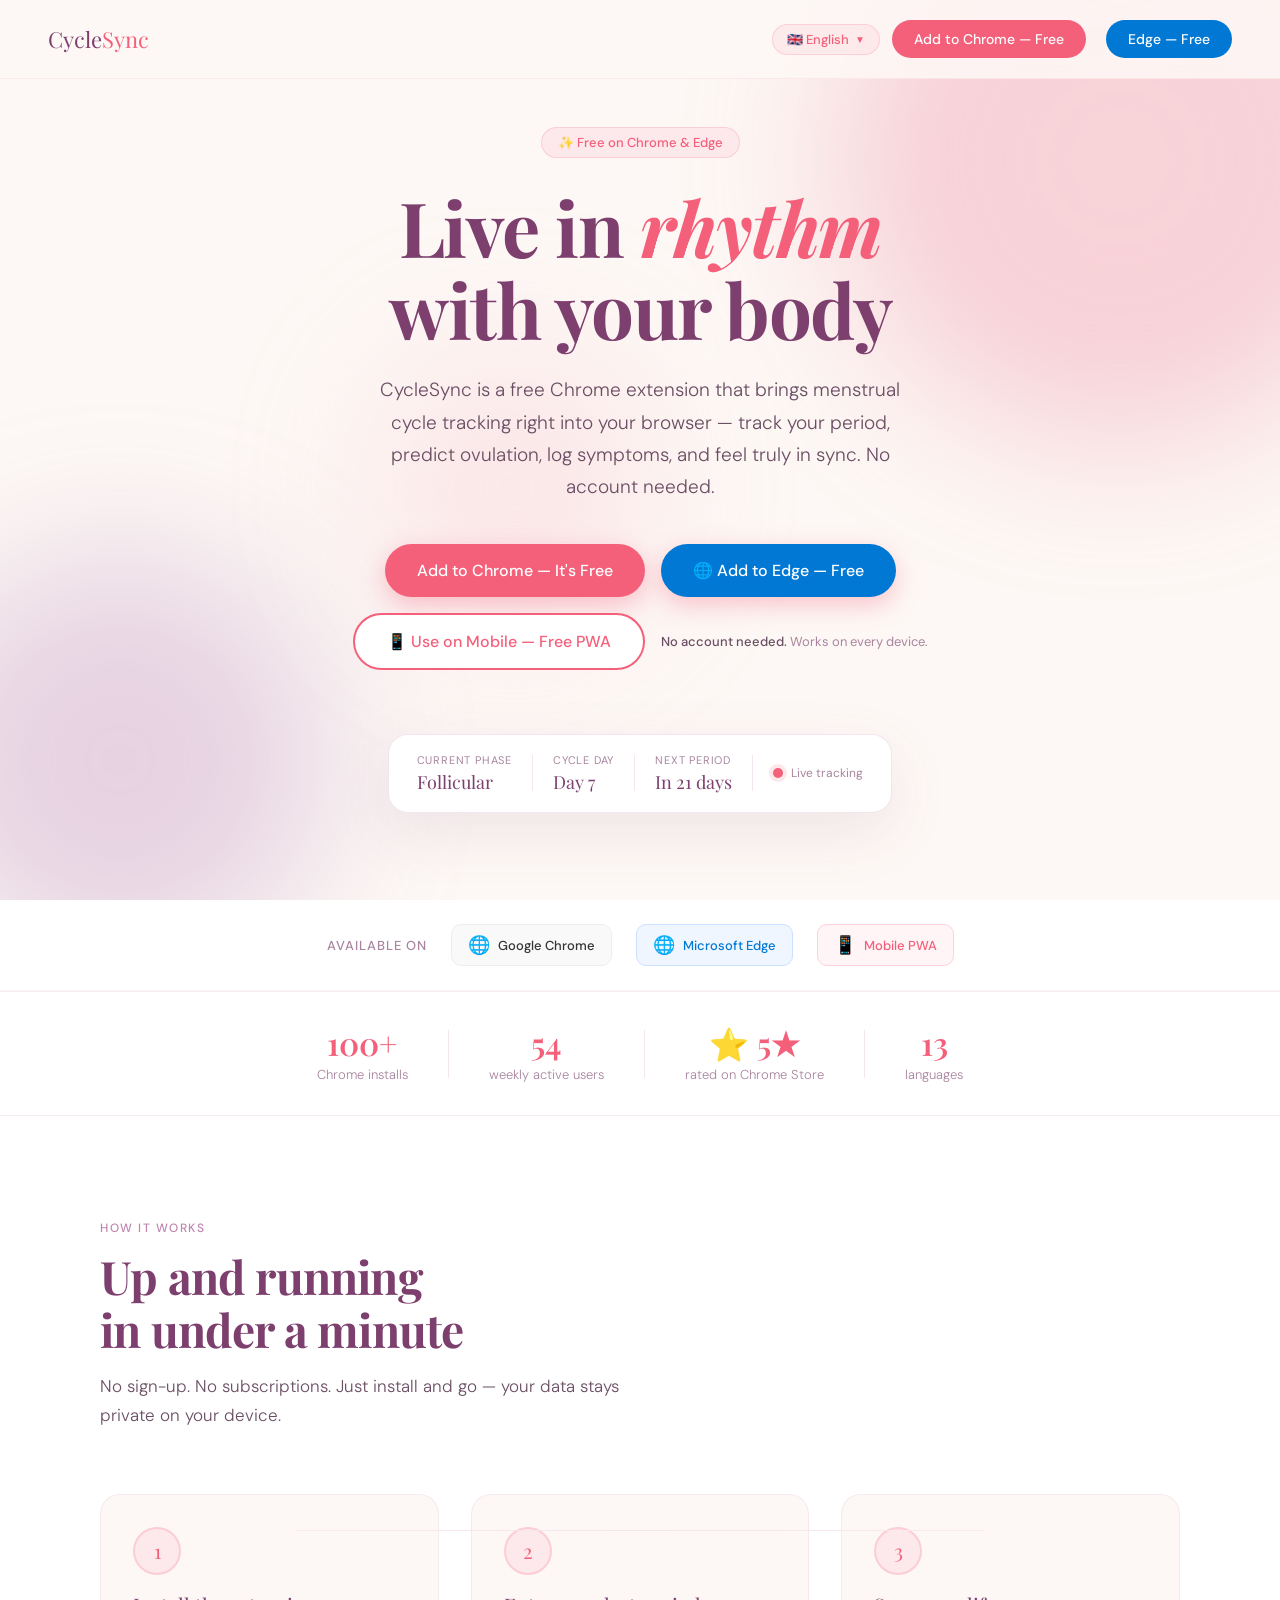
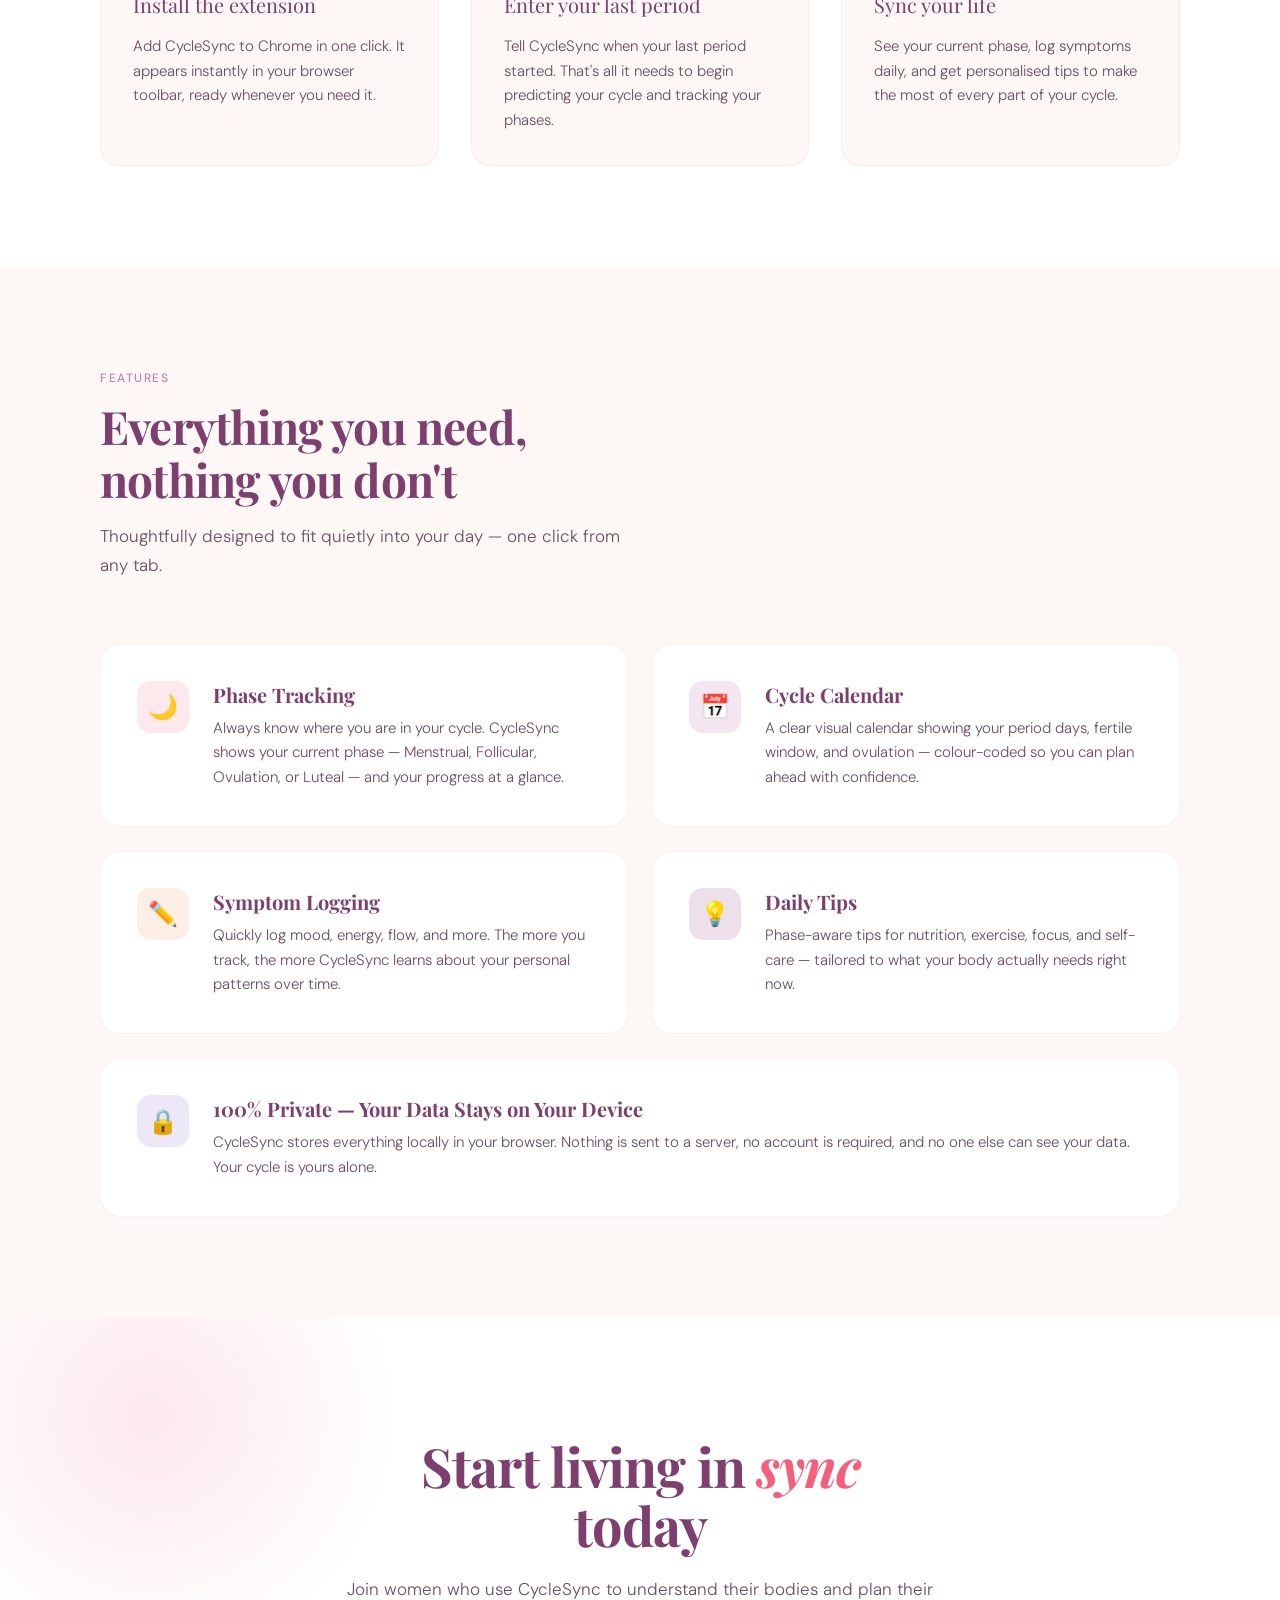
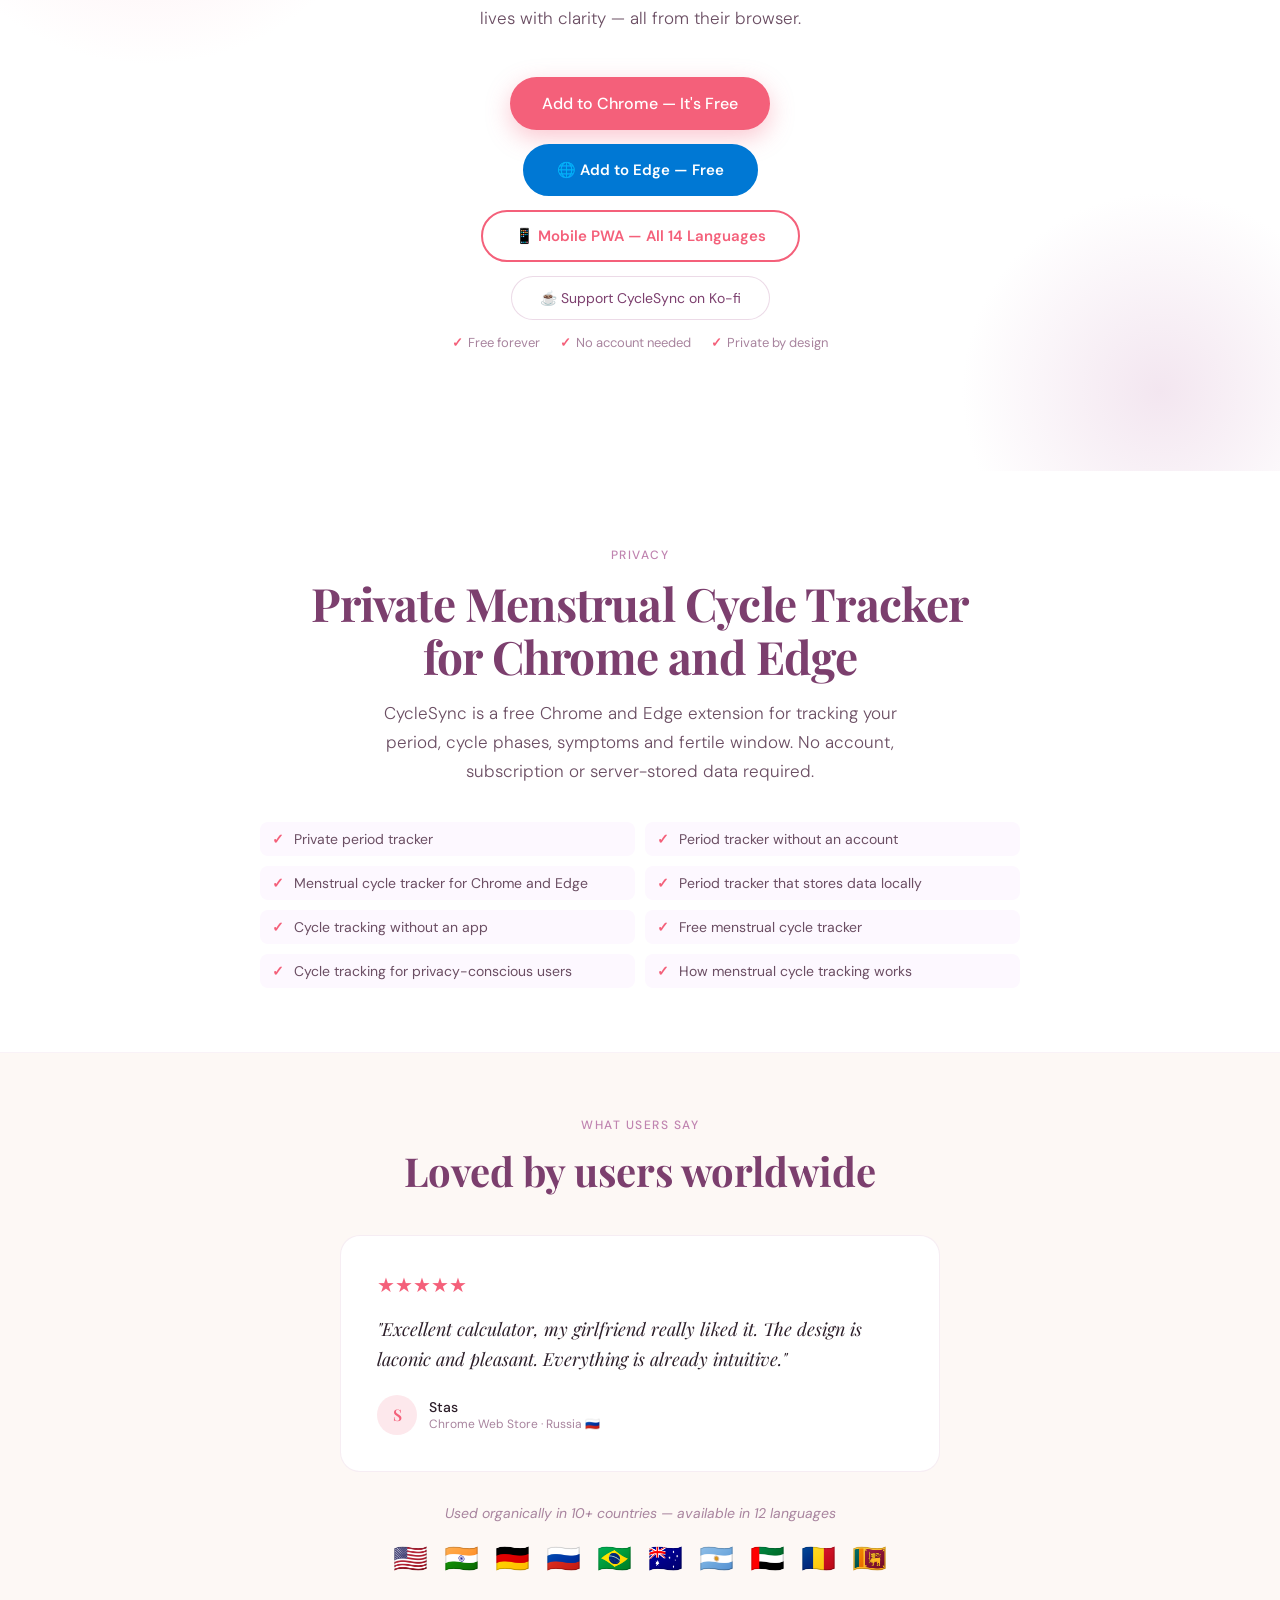
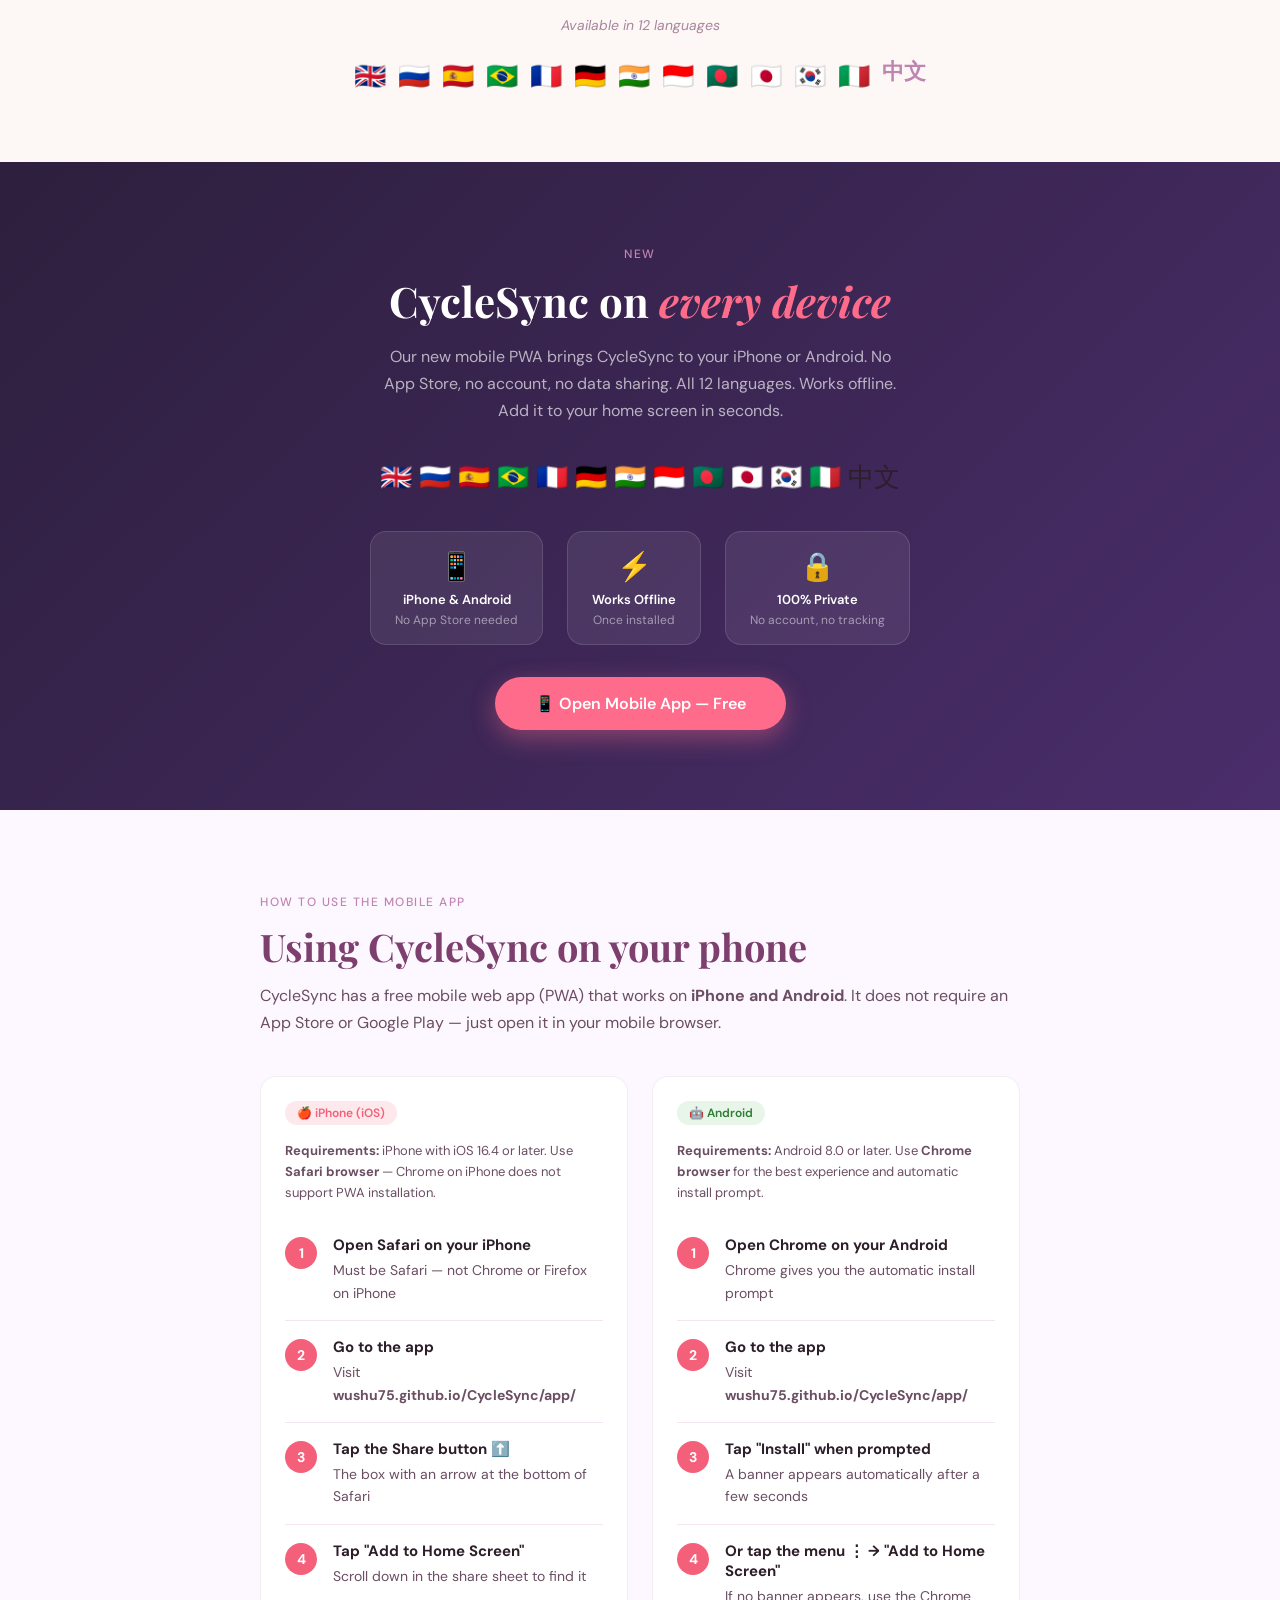
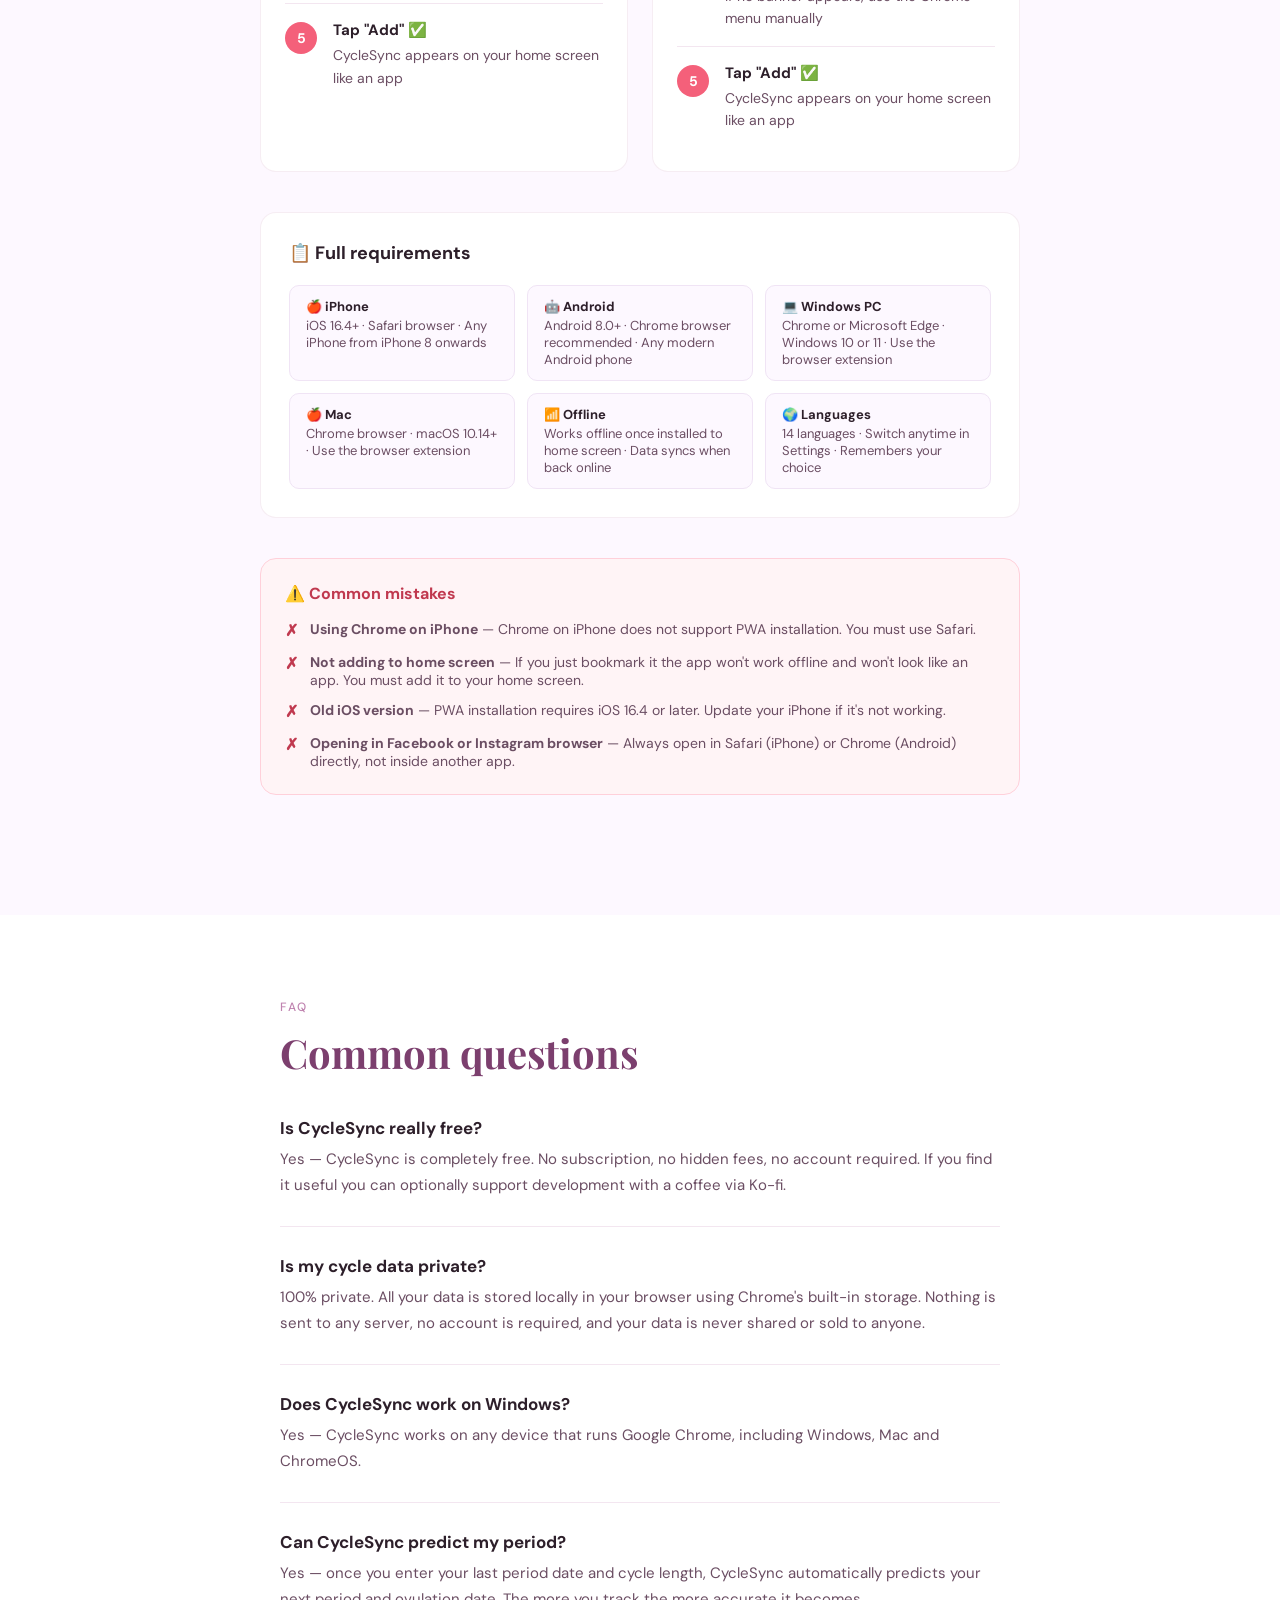
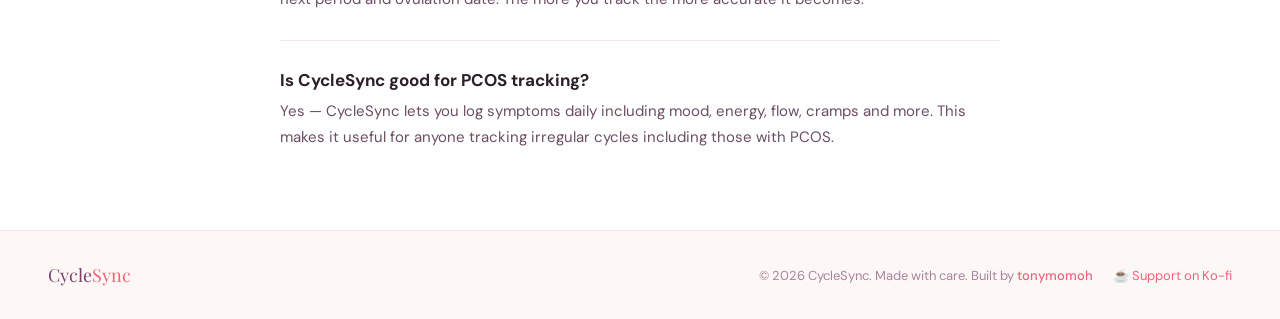
==== commit b33675f0: "Add files via upload" ====
--- a/index.html
+++ b/index.html
@@ -6,7 +6,7 @@
 
   <!-- Primary SEO -->
   <title>CycleSync — Free Period & Cycle Tracker Chrome Extension | No Account Needed</title>
-  <meta name="description" content="CycleSync is a free Chrome and Edge extension for tracking your period, cycle phases, symptoms and fertile window. No account, subscription or server-stored data required. Private period tracker that stores data locally. Available in 13 languages." />
+  <meta name="description" content="CycleSync is a free Chrome and Edge extension for tracking your period, cycle phases, symptoms and fertile window. No account, subscription or server-stored data required. Private period tracker that stores data locally. Available in 14 languages." />
   <meta name="keywords" content="private period tracker, period tracker without an account, menstrual cycle tracker for Chrome, period tracker that stores data locally, cycle tracking without an app, free menstrual cycle tracker, cycle tracking for privacy-conscious users, how menstrual cycle tracking works, menstrual cycle tracker Edge, period tracker Microsoft Edge, private cycle tracker browser extension, PCOS tracker no account, ovulation predictor Chrome" />
   <meta name="author" content="CycleSync" />
   <link rel="canonical" href="https://wushu75.github.io/CycleSync/" />
@@ -15,13 +15,13 @@
   <meta property="og:type" content="website" />
   <meta property="og:url" content="https://wushu75.github.io/CycleSync/" />
   <meta property="og:title" content="CycleSync — Free Period & Cycle Tracker Chrome Extension" />
-  <meta property="og:description" content="Track your menstrual cycle privately in your browser. No account, no app, no data sharing. Free Chrome extension available in 13 languages including Simplified Chinese. Used in 10+ countries." />
+  <meta property="og:description" content="Track your menstrual cycle privately in your browser. No account, no app, no data sharing. Free Chrome extension available in 14 languages including Simplified Chinese. Used in 10+ countries." />
   <meta property="og:image" content="https://wushu75.github.io/CycleSync/images/og-image.png" />
 
   <!-- Twitter Card -->
   <meta name="twitter:card" content="summary_large_image" />
   <meta name="twitter:title" content="CycleSync — Free Period & Cycle Tracker Chrome Extension" />
-  <meta name="twitter:description" content="Private Menstrual Cycle Tracker for Chrome and Edge. No account, no server, no data sharing. Free extension in 13 languages. Period tracker that stores data locally on your device." />
+  <meta name="twitter:description" content="Private Menstrual Cycle Tracker for Chrome and Edge. No account, no server, no data sharing. Free extension in 14 languages. Period tracker that stores data locally on your device." />
   <meta name="twitter:image" content="https://wushu75.github.io/CycleSync/images/og-image.png" />
 
   <!-- Schema.org Structured Data -->
@@ -88,7 +88,7 @@
       "Period tracker that stores data locally",
       "Cycle tracking without an app",
       "Free menstrual cycle tracker",
-      "13 languages supported",
+      "14 languages supported",
       "Offline capable PWA",
       "iCal calendar export"
     ]
@@ -465,7 +465,7 @@
     faqTitle: 'Common questions', footerNote: '© 2026 CycleSync. Made with care.',
     pwaLabel: 'New',
     pwaTitle: 'CycleSync on <em class="pwa-em">every device</em>',
-    pwaDesc: 'Our new mobile PWA brings CycleSync to your iPhone or Android. No App Store, no account, no data sharing. All 13 languages. Works offline. Add it to your home screen in seconds.',
+    pwaDesc: 'Our new mobile PWA brings CycleSync to your iPhone or Android. No App Store, no account, no data sharing. All 14 languages. Works offline. Add it to your home screen in seconds.',
     pwaCard1: 'iPhone & Android',
     pwaCard1Sub: 'No App Store needed',
     pwaCard2: 'Works Offline',
@@ -510,7 +510,7 @@
     reqWindows: 'Chrome or Microsoft Edge · Windows 10 or 11 · Use the browser extension',
     reqMac: 'Chrome browser · macOS 10.14+ · Use the browser extension',
     reqOffline: 'Works offline once installed to home screen · Data syncs when back online',
-    reqLangs: '13 languages · Switch anytime in Settings · Remembers your choice',
+    reqLangs: '14 languages · Switch anytime in Settings · Remembers your choice',
     m1t: 'Using Chrome on iPhone',
     m1d: 'Chrome on iPhone does not support PWA installation. You must use Safari.',
     m2t: 'Not adding to home screen',
@@ -562,7 +562,7 @@
     faqTitle: 'Частые вопросы', footerNote: '© 2026 CycleSync. Сделано с заботой.',
     pwaLabel: 'Новое',
     pwaTitle: 'CycleSync on <em class="pwa-em">every device</em>',
-    pwaDesc: 'Наше новое мобильное приложение PWA доступно на iPhone и Android. Без App Store, без аккаунта, без передачи данных. 13 языков. Работает офлайн.',
+    pwaDesc: 'Наше новое мобильное приложение PWA доступно на iPhone и Android. Без App Store, без аккаунта, без передачи данных. 14 языков. Работает офлайн.',
     pwaCard1: 'iPhone и Android',
     pwaCard1Sub: 'App Store не нужен',
     pwaCard2: 'Работает офлайн',
@@ -607,7 +607,7 @@
     reqWindows: 'Chrome или Microsoft Edge · Windows 10 или 11 · Используйте расширение браузера',
     reqMac: 'Браузер Chrome · macOS 10.14+ · Используйте расширение браузера',
     reqOffline: 'Работает офлайн после установки на главный экран · Данные синхронизируются при подключении',
-    reqLangs: '13 языков · Переключайте в любое время в Настройках · Запоминает ваш выбор',
+    reqLangs: '14 языков · Переключайте в любое время в Настройках · Запоминает ваш выбор',
     m1t: 'Использование Chrome на iPhone',
     m1d: 'Chrome на iPhone не поддерживает установку PWA. Необходимо использовать Safari.',
     m2t: 'Не добавляете на главный экран',
@@ -659,7 +659,7 @@
     faqTitle: 'Preguntas frecuentes', footerNote: '© 2026 CycleSync. Hecho con cuidado.',
     pwaLabel: 'Nuevo',
     pwaTitle: 'CycleSync on <em class="pwa-em">every device</em>',
-    pwaDesc: 'Nuestra nueva app móvil PWA lleva CycleSync a tu iPhone o Android. Sin App Store, sin cuenta, sin compartir datos. 13 idiomas. Funciona sin conexión.',
+    pwaDesc: 'Nuestra nueva app móvil PWA lleva CycleSync a tu iPhone o Android. Sin App Store, sin cuenta, sin compartir datos. 14 idiomas. Funciona sin conexión.',
     pwaCard1: 'iPhone y Android',
     pwaCard1Sub: 'Sin App Store',
     pwaCard2: 'Funciona sin conexión',
@@ -704,7 +704,7 @@
     reqWindows: 'Chrome o Microsoft Edge · Windows 10 u 11 · Usa la extensión del navegador',
     reqMac: 'Navegador Chrome · macOS 10.14+ · Usa la extensión del navegador',
     reqOffline: 'Funciona sin conexión una vez instalada en la pantalla de inicio · Los datos se sincronizan al conectarse',
-    reqLangs: '13 idiomas · Cambia en cualquier momento en Ajustes · Recuerda tu elección',
+    reqLangs: '14 idiomas · Cambia en cualquier momento en Ajustes · Recuerda tu elección',
     m1t: 'Usar Chrome en iPhone',
     m1d: 'Chrome en iPhone no admite la instalación de PWA. Debes usar Safari.',
     m2t: 'No añadir a la pantalla de inicio',
@@ -756,7 +756,7 @@
     faqTitle: 'Perguntas frequentes', footerNote: '© 2026 CycleSync. Feito com cuidado.',
     pwaLabel: 'Novo',
     pwaTitle: 'CycleSync on <em class="pwa-em">every device</em>',
-    pwaDesc: 'Nosso novo app móvel PWA leva o CycleSync ao seu iPhone ou Android. Sem App Store, sem conta, sem compartilhamento. 13 idiomas. Funciona offline.',
+    pwaDesc: 'Nosso novo app móvel PWA leva o CycleSync ao seu iPhone ou Android. Sem App Store, sem conta, sem compartilhamento. 14 idiomas. Funciona offline.',
     pwaCard1: 'iPhone e Android',
     pwaCard1Sub: 'Sem App Store',
     pwaCard2: 'Funciona offline',
@@ -801,7 +801,7 @@
     reqWindows: 'Chrome ou Microsoft Edge · Windows 10 ou 11 · Use a extensão do navegador',
     reqMac: 'Navegador Chrome · macOS 10.14+ · Use a extensão do navegador',
     reqOffline: 'Funciona offline após instalação na tela inicial · Dados sincronizam ao conectar',
-    reqLangs: '13 idiomas · Troque a qualquer momento nas Configurações · Lembra sua escolha',
+    reqLangs: '14 idiomas · Troque a qualquer momento nas Configurações · Lembra sua escolha',
     m1t: 'Usar Chrome no iPhone',
     m1d: 'Chrome no iPhone não suporta instalação de PWA. Você deve usar Safari.',
     m2t: 'Não adicionar à tela inicial',
@@ -853,7 +853,7 @@
     faqTitle: "Questions fréquentes", footerNote: "© 2026 CycleSync. Fait avec soin.",
     pwaLabel: 'Nouveau',
     pwaTitle: 'CycleSync on <em class="pwa-em">every device</em>',
-    pwaDesc: 'Notre nouvelle app mobile PWA apporte CycleSync sur votre iPhone ou Android. Sans App Store, sans compte, sans partage. 13 langues. Fonctionne hors ligne.',
+    pwaDesc: 'Notre nouvelle app mobile PWA apporte CycleSync sur votre iPhone ou Android. Sans App Store, sans compte, sans partage. 14 langues. Fonctionne hors ligne.',
     pwaCard1: 'iPhone et Android',
     pwaCard1Sub: 'Sans App Store',
     pwaCard2: 'Fonctionne hors ligne',
@@ -898,7 +898,7 @@
     reqWindows: 'Chrome ou Microsoft Edge · Windows 10 ou 11 · Utilisez l’extension navigateur',
     reqMac: 'Navigateur Chrome · macOS 10.14+ · Utilisez l’extension navigateur',
     reqOffline: 'Fonctionne hors ligne une fois installée sur l’écran d’accueil · Les données se synchronisent en ligne',
-    reqLangs: '13 langues · Changez à tout moment dans Paramètres · Mémorise votre choix',
+    reqLangs: '14 langues · Changez à tout moment dans Paramètres · Mémorise votre choix',
     m1t: 'Utiliser Chrome sur iPhone',
     m1d: 'Chrome sur iPhone ne prend pas en charge l’installation PWA. Vous devez utiliser Safari.',
     m2t: 'Ne pas ajouter à l’écran d’accueil',
@@ -950,7 +950,7 @@
     faqTitle: 'Häufige Fragen', footerNote: '© 2026 CycleSync. Mit Sorgfalt gemacht.',
     pwaLabel: 'Neu',
     pwaTitle: 'CycleSync on <em class="pwa-em">every device</em>',
-    pwaDesc: 'Unsere neue mobile PWA bringt CycleSync auf Ihr iPhone oder Android. Ohne App Store, ohne Konto, ohne Datenweitergabe. 13 Sprachen. Funktioniert offline.',
+    pwaDesc: 'Unsere neue mobile PWA bringt CycleSync auf Ihr iPhone oder Android. Ohne App Store, ohne Konto, ohne Datenweitergabe. 14 Sprachen. Funktioniert offline.',
     pwaCard1: 'iPhone und Android',
     pwaCard1Sub: 'Kein App Store nötig',
     pwaCard2: 'Offline verfügbar',
@@ -995,7 +995,7 @@
     reqWindows: 'Chrome oder Microsoft Edge · Windows 10 oder 11 · Browser-Erweiterung verwenden',
     reqMac: 'Chrome-Browser · macOS 10.14+ · Browser-Erweiterung verwenden',
     reqOffline: 'Funktioniert offline nach Installation auf dem Startbildschirm · Daten synchronisieren bei Verbindung',
-    reqLangs: '13 Sprachen · Jederzeit in den Einstellungen wechseln · Merkt sich Ihre Wahl',
+    reqLangs: '14 Sprachen · Jederzeit in den Einstellungen wechseln · Merkt sich Ihre Wahl',
     m1t: 'Chrome auf iPhone verwenden',
     m1d: 'Chrome auf iPhone unterstützt keine PWA-Installation. Sie müssen Safari verwenden.',
     m2t: 'Nicht zum Startbildschirm hinzufügen',
@@ -1144,7 +1144,7 @@
     faqTitle: 'Pertanyaan umum', footerNote: '© 2026 CycleSync. Dibuat dengan penuh perhatian.',
     pwaLabel: 'Baru',
     pwaTitle: 'CycleSync on <em class="pwa-em">every device</em>',
-    pwaDesc: 'PWA mobile baru kami membawa CycleSync ke iPhone atau Android Anda. Tanpa App Store, tanpa akun, tanpa berbagi data. 13 bahasa. Bekerja offline.',
+    pwaDesc: 'PWA mobile baru kami membawa CycleSync ke iPhone atau Android Anda. Tanpa App Store, tanpa akun, tanpa berbagi data. 14 bahasa. Bekerja offline.',
     pwaCard1: 'iPhone & Android',
     pwaCard1Sub: 'Tanpa App Store',
     pwaCard2: 'Bekerja Offline',
@@ -1189,7 +1189,7 @@
     reqWindows: 'Chrome atau Microsoft Edge · Windows 10 atau 11 · Gunakan ekstensi browser',
     reqMac: 'Browser Chrome · macOS 10.14+ · Gunakan ekstensi browser',
     reqOffline: 'Bekerja offline setelah dipasang di layar utama · Data tersinkron saat online',
-    reqLangs: '13 bahasa · Ganti kapan saja di Pengaturan · Mengingat pilihan Anda',
+    reqLangs: '14 bahasa · Ganti kapan saja di Pengaturan · Mengingat pilihan Anda',
     m1t: 'Menggunakan Chrome di iPhone',
     m1d: 'Chrome di iPhone tidak mendukung instalasi PWA. Anda harus menggunakan Safari.',
     m2t: 'Tidak menambahkan ke layar utama',
@@ -1241,7 +1241,7 @@
     faqTitle: 'সাধারণ প্রশ্ন', footerNote: '© 2026 CycleSync. যত্ন সহকারে তৈরি।',
     pwaLabel: 'নতুন',
     pwaTitle: 'CycleSync on <em class="pwa-em">every device</em>',
-    pwaDesc: 'আমাদের নতুন মোবাইল PWA অ্যাপ iPhone এবং Android-এ CycleSync নিয়ে আসে। কোনো App Store নেই, কোনো অ্যাকাউন্ট নেই। 13টি ভাষা। অফলাইনে কাজ করে।',
+    pwaDesc: 'আমাদের নতুন মোবাইল PWA অ্যাপ iPhone এবং Android-এ CycleSync নিয়ে আসে। কোনো App Store নেই, কোনো অ্যাকাউন্ট নেই। 14টি ভাষা। অফলাইনে কাজ করে।',
     pwaCard1: 'iPhone ও Android',
     pwaCard1Sub: 'App Store লাগবে না',
     pwaCard2: 'অফলাইনে কাজ করে',
@@ -1286,7 +1286,7 @@
     reqWindows: 'Chrome বা Microsoft Edge · Windows 10 বা 11 · ব্রাউজার এক্সটেনশন ব্যবহার করুন',
     reqMac: 'Chrome ব্রাউজার · macOS 10.14+ · ব্রাউজার এক্সটেনশন ব্যবহার করুন',
     reqOffline: 'হোম স্ক্রিনে ইনস্টল হওয়ার পরে অফলাইনে কাজ করে · সংযোগ এলে ডেটা সিঙ্ক হয়',
-    reqLangs: '13টি ভাষা · Settings-এ যেকোনো সময় পরিবর্তন করুন · আপনার পছন্দ মনে রাখে',
+    reqLangs: '14টি ভাষা · Settings-এ যেকোনো সময় পরিবর্তন করুন · আপনার পছন্দ মনে রাখে',
     m1t: 'iPhone-এ Chrome ব্যবহার করা',
     m1d: 'iPhone-এ Chrome PWA ইনস্টলেশন সমর্থন করে না। Safari ব্যবহার করতে হবে।',
     m2t: 'হোম স্ক্রিনে না যোগ করা',
@@ -1435,7 +1435,7 @@
     faqTitle: '자주 묻는 질문', footerNote: '© 2026 CycleSync. 정성껏 만들었습니다.',
     pwaLabel: '신규',
     pwaTitle: 'CycleSync on <em class="pwa-em">every device</em>',
-    pwaDesc: '새로운 모바일 PWA가 CycleSync를 iPhone과 Android에 제공합니다. App Store 불필요, 계정 불필요, 데이터 공유 없음. 13개 언어. 오프라인 작동.',
+    pwaDesc: '새로운 모바일 PWA가 CycleSync를 iPhone과 Android에 제공합니다. App Store 불필요, 계정 불필요, 데이터 공유 없음. 14개 언어. 오프라인 작동.',
     pwaCard1: 'iPhone & Android',
     pwaCard1Sub: 'App Store 불필요',
     pwaCard2: '오프라인 지원',
@@ -1480,7 +1480,7 @@
     reqWindows: 'Chrome 또는 Microsoft Edge · Windows 10 또는 11 · 브라우저 확장 프로그램 사용',
     reqMac: 'Chrome 브라우저 · macOS 10.14+ · 브라우저 확장 프로그램 사용',
     reqOffline: '홈 화면에 설치 후 오프라인 사용 가능 · 온라인 시 데이터 동기화',
-    reqLangs: '13개 언어 · 설정에서 언제든지 변경 · 선택 사항 저장',
+    reqLangs: '14개 언어 · 설정에서 언제든지 변경 · 선택 사항 저장',
     m1t: 'iPhone에서 Chrome 사용',
     m1d: 'iPhone의 Chrome은 PWA 설치를 지원하지 않습니다. Safari를 사용해야 합니다.',
     m2t: '홈 화면에 추가하지 않음',
@@ -1532,7 +1532,7 @@
     faqTitle: 'Domande frequenti', footerNote: '© 2026 CycleSync. Fatto con cura.',
     pwaLabel: 'Novità',
     pwaTitle: 'CycleSync on <em class="pwa-em">every device</em>',
-    pwaDesc: 'La nostra nuova PWA mobile porta CycleSync su iPhone o Android. Senza App Store, senza account, senza condivisione dati. 13 lingue. Funziona offline.',
+    pwaDesc: 'La nostra nuova PWA mobile porta CycleSync su iPhone o Android. Senza App Store, senza account, senza condivisione dati. 14 lingue. Funziona offline.',
     pwaCard1: 'iPhone e Android',
     pwaCard1Sub: 'Senza App Store',
     pwaCard2: 'Funziona offline',
@@ -1577,7 +1577,7 @@
     reqWindows: 'Chrome o Microsoft Edge · Windows 10 o 11 · Usa l’estensione del browser',
     reqMac: 'Browser Chrome · macOS 10.14+ · Usa l’estensione del browser',
     reqOffline: 'Funziona offline una volta installata sulla schermata Home · I dati si sincronizzano quando sei online',
-    reqLangs: '13 lingue · Cambia in qualsiasi momento nelle Impostazioni · Ricorda la tua scelta',
+    reqLangs: '14 lingue · Cambia in qualsiasi momento nelle Impostazioni · Ricorda la tua scelta',
     m1t: 'Usare Chrome su iPhone',
     m1d: 'Chrome su iPhone non supporta l’installazione PWA. Devi usare Safari.',
     m2t: 'Non aggiungere alla schermata Home',
@@ -1629,7 +1629,7 @@
     faqTitle: '常见问题', footerNote: '© 2026 CycleSync. 用心制作。',
     pwaLabel: '全新',
     pwaTitle: 'CycleSync on <em class="pwa-em">every device</em>',
-    pwaDesc: '我们全新的移动PWA将CycleSync带到您的iPhone或Android上。无需App Store，无需账户，不共享数据。13种语言。支持离线使用。',
+    pwaDesc: '我们全新的移动PWA将CycleSync带到您的iPhone或Android上。无需App Store，无需账户，不共享数据。14种语言。支持离线使用。',
     pwaCard1: 'iPhone和Android',
     pwaCard1Sub: '无需App Store',
     pwaCard2: '支持离线使用',
@@ -1674,7 +1674,7 @@
     reqWindows: 'Chrome或Microsoft Edge · Windows 10或11 · 使用浏览器扩展程序',
     reqMac: 'Chrome浏览器 · macOS 10.14+ · 使用浏览器扩展程序',
     reqOffline: '安装到主屏幕后可离线使用 · 联网时数据自动同步',
-    reqLangs: '13种语言 · 随时在设置中切换 · 记住您的选择',
+    reqLangs: '14种语言 · 随时在设置中切换 · 记住您的选择',
     m1t: '在iPhone上使用Chrome',
     m1d: 'iPhone上的Chrome不支持PWA安装。您必须使用Safari。',
     m2t: '未添加到主屏幕',
@@ -1700,6 +1700,67 @@
     seoF6: '免费月经周期追踪器',
     seoF7: '隐私意识用户的首选',
     seoF8: '月经周期追踪如何工作'
+  },
+  ar: {
+    flag: '🇸🇦', name: 'العربية',
+    heroBadge: '✨ مجاني على Chrome و Edge',
+    heroTitle: 'تتبعي دورتك،<br/><em>مباشرة في متصفحك</em>',
+    heroSub: 'متتبع الدورة الشهرية الوحيد في المتصفح. خاص وآمن دائماً.',
+    navCta: 'أضيفي إلى Chrome — مجاناً',
+    trustInstalls: 'تثبيت Chrome', trustUsers: 'مستخدمون أسبوعياً',
+    trustRated: 'تقييم على Chrome Store', trustLangs: 'لغة',
+    howLabel: 'كيف يعمل', howTitle: 'جاهز<br/>في أقل من دقيقة',
+    howSub: 'بدون تسجيل. بدون اشتراكات. بياناتك تبقى خاصة.',
+    step1Title: 'ثبّتي الإضافة', step1Desc: 'أضيفي CycleSync إلى Chrome بنقرة واحدة.',
+    step2Title: 'أدخلي آخر دورة', step2Desc: 'أخبري CycleSync متى بدأت آخر دورتك.',
+    step3Title: 'زامني حياتك', step3Desc: 'اعرفي مرحلتك الحالية وسجّلي الأعراض يومياً.',
+    featLabel: 'الميزات', featTitle: 'كل ما تحتاجينه،<br/>بدون ما لا تحتاجينه',
+    featSub: 'مصمّم بعناية ليناسب يومك.',
+    feat1Title: 'تتبع المراحل', feat1Desc: 'اعرفي دائماً أين أنت في دورتك.',
+    feat2Title: 'تقويم الدورة', feat2Desc: 'تقويم مرئي يُظهِر أيام الدورة ونافذة الخصوبة.',
+    feat3Title: 'تسجيل الأعراض', feat3Desc: 'سجّلي المزاج والطاقة والتدفق بسرعة.',
+    feat4Title: 'نصائح يومية', feat4Desc: 'نصائح مخصصة للتغذية والرياضة.',
+    feat5Title: '100% خصوصية', feat5Desc: 'CycleSync يحفظ كل شيء محلياً. لا شيء يُرسل لأي خادم.',
+    ctaTitle: 'ابدئي العيش في <em>توافق</em><br/>اليوم', ctaSub: 'انضمّي للنساء اللواتي يستخدمن CycleSync.',
+    faqTitle: 'أسئلة شائعة', footerNote: '© 2026 CycleSync. صُنع بعناية.',
+    pwaLabel: 'جديد',
+    pwaTitle: 'CycleSync على <em class="pwa-em">كل جهاز</em>',
+    pwaDesc: 'تطبيق PWA الجديد يجلب CycleSync إلى iPhone و Android. بدون App Store، بدون حساب. 14 لغة.',
+    pwaCard1: 'iPhone و Android', pwaCard1Sub: 'بدون App Store',
+    pwaCard2: 'يعمل دون اتصال', pwaCard2Sub: 'بعد التثبيت',
+    pwaCard3: '100% خاص', pwaCard3Sub: 'بدون حساب',
+    pwaBtn: '📱 افتحي تطبيق الجوال — مجاناً',
+    footerKofi: '☉ ادعمينا على Ko-fi',
+    faq1q: 'هل CycleSync مجاني تماماً؟', faq1a: 'نعم، CycleSync مجاني تماماً.',
+    faq2q: 'هل بياناتي آمنة؟', faq2a: 'نعم. كل شيء يُحفظ على جهازك فقط.',
+    faq3q: 'هل يعمل على iPhone؟', faq3a: 'نعم. افتحي cyclesync.app/app في Safari وأضيفيه للشاشة الرئيسية.',
+    faq4q: 'هل يمكن لـ CycleSync توقع دورتي؟', faq4a: 'نعم — بمجرد إدخال تاريخ آخر دورة وطولها.',
+    faq5q: 'هل CycleSync مفيد لتتبع متلازمة المبيض؟', faq5a: 'نعم — يمكنك تسجيل الأعراض يومياً.',
+    iosStep1: 'افتحي cyclesync.app/app في Safari', iosStep2: 'اضغطي على زر المشاركة ⬆️',
+    iosStep3: 'اختاري إضافة إلى الشاشة الرئيسية', iosStep4: 'اضغطي إضافة ✅',
+    andStep1: 'افتحي cyclesync.app/app في Chrome', andStep2: 'اضغطي على القائمة ⋮',
+    andStep3: 'اختاري إضافة إلى الشاشة الرئيسية', andStep4: 'اضغطي إضافة ✅',
+    ios5: 'اضغطي إضافة ✅', ios5d: 'يظهر CycleSync على شاشتك كتطبيق',
+    and5: 'اضغطي إضافة ✅', and5d: 'يظهر CycleSync على شاشتك كتطبيق',
+    iosReq: 'المتطلبات: iPhone مع iOS 16.4 أو أحدث. استخدمي Safari.',
+    andReq: 'المتطلبات: Android 8.0 أو أحدث. استخدمي Chrome.',
+    reqIphone: 'iOS 16.4+ · متصفح Safari · أي iPhone من iPhone 8',
+    reqAndroid: 'Android 8.0+ · Chrome مُوصى به · أي Android حديث',
+    reqWindows: 'Chrome أو Microsoft Edge · Windows 10 أو 11',
+    reqMac: 'متصفح Chrome · macOS 10.14+',
+    reqOffline: 'يعمل دون اتصال بعد التثبيت',
+    reqLangs: '14 لغة · غيّري في أي وقت · يتذكّر اختيارك',
+    mistake1: 'استخدام Chrome على iPhone', mistake1d: 'Chrome على iPhone لا يدعم PWA.',
+    mistake2: 'عدم الإضافة للشاشة الرئيسية', mistake2d: 'يجب إضافته للشاشة الرئيسية.',
+    mistake3: 'إصدار iOS قديم', mistake3d: 'يتطلب iOS 16.4 أو أحدث.',
+    mistake4: 'فتحه في متصفح Facebook أو Instagram', mistake4d: 'افتحيه دائماً في Safari أو Chrome مباشرة.',
+    seoLabel: 'الخصوصية',
+    seoTitle: 'متتبع الدورة الشهرية الخاص<br/>لـ Chrome و Edge',
+    seoSub: 'CycleSync إضافة مجانية لـ Chrome و Edge. بدون حساب أو بيانات على خادم.',
+    seoF1: 'متتبع دورة خاص', seoF2: 'بدون حساب',
+    seoF3: 'لـ Chrome و Edge', seoF4: 'بيانات محلية',
+    seoF5: 'تتبع بدون تطبيق', seoF6: 'مجاني',
+    seoF7: 'للمهتمات بالخصوصية', seoF8: 'كيف يعمل التتبع'
   }
 };
 
@@ -1713,6 +1774,15 @@
   var t = SITE_TRANSLATIONS[code];
   if (!t) return;
   localStorage.setItem('site_lang', code);
+
+  // RTL for Arabic
+  if (code === 'ar') {
+    document.documentElement.dir = 'rtl';
+    document.body.style.fontFamily = "'Cairo','Geeza Pro','Arabic UI Text',sans-serif";
+  } else {
+    document.documentElement.dir = 'ltr';
+    document.body.style.fontFamily = '';
+  }
 
   // Hero
   setText('hero-badge', t.heroBadge);
@@ -1900,6 +1970,7 @@
         <button class="lang-option" data-lang="ko" onclick="switchLang('ko')"><span class="lang-flag">🇰🇷</span> 한국어</button>
         <button class="lang-option" data-lang="it" onclick="switchLang('it')"><span class="lang-flag">🇮🇹</span> Italiano</button>
         <button class="lang-option" data-lang="zh" onclick="switchLang('zh')"><span class="lang-flag">🇨🇳</span> 中文(简体)</button>
+        <button class="lang-option" data-lang="ar" onclick="switchLang('ar')" style="font-family:'Cairo','Geeza Pro',sans-serif;"><span class="lang-flag">🇸🇦</span> العربية</button>
       </div>
     </div>
     <a href="https://chromewebstore.google.com/detail/cyclesync/egmjjdfhnnbkloiijjehpkjgfeghifeb" class="nav-cta chrome-cta" target="_blank" rel="noopener">Add to Chrome &mdash; Free</a>
@@ -2064,7 +2135,7 @@
     <div class="cta-actions">
       <a href="https://chromewebstore.google.com/detail/cyclesync/egmjjdfhnnbkloiijjehpkjgfeghifeb" class="btn-primary chrome-cta" target="_blank" rel="noopener">Add to Chrome &mdash; It's Free</a>
       <a href="https://microsoftedge.microsoft.com/addons/detail/cyclesync-%E2%80%94-menstrual-cyc/eogbdgceflibienfibgkjaabagnehheh" class="edge-cta" target="_blank" rel="noopener" style="display:inline-flex; align-items:center; gap:8px; padding:14px 32px; background:#0078d4; border:2px solid #0078d4; border-radius:50px; font-size:15px; font-weight:600; color:white; text-decoration:none; transition:all 0.3s;">🌐 Add to Edge &mdash; Free</a>
-      <a href="https://wushu75.github.io/CycleSync/app/" target="_blank" rel="noopener" class="pwa-cta" style="display:inline-flex; align-items:center; gap:8px; padding:14px 32px; background:white; border:2px solid #f4607a; border-radius:50px; font-size:15px; font-weight:600; color:#f4607a; text-decoration:none; transition:all 0.3s;">📱 Mobile PWA &mdash; All 13 Languages</a>
+      <a href="https://wushu75.github.io/CycleSync/app/" target="_blank" rel="noopener" class="pwa-cta" style="display:inline-flex; align-items:center; gap:8px; padding:14px 32px; background:white; border:2px solid #f4607a; border-radius:50px; font-size:15px; font-weight:600; color:#f4607a; text-decoration:none; transition:all 0.3s;">📱 Mobile PWA &mdash; All 14 Languages</a>
       <a href="https://ko-fi.com/cyclesync" target="_blank" rel="noopener" style="display:inline-flex; align-items:center; gap:8px; padding:12px 28px; background:white; border:1px solid rgba(192,132,176,0.3); border-radius:50px; font-size:14px; color:#7c3f6e; text-decoration:none; transition:all 0.3s;">☕ Support CycleSync on Ko-fi</a>
       <div class="cta-perks">
         <span class="perk"><span class="perk-check">&#10003;</span> Free forever</span>
@@ -2298,7 +2369,7 @@
         </div>
         <div class="req-item">
           <strong>🌍 Languages</strong>
-          <span id="req-langs">13 languages · Switch anytime in Settings · Remembers your choice</span>
+          <span id="req-langs">14 languages · Switch anytime in Settings · Remembers your choice</span>
         </div>
       </div>
     </div>
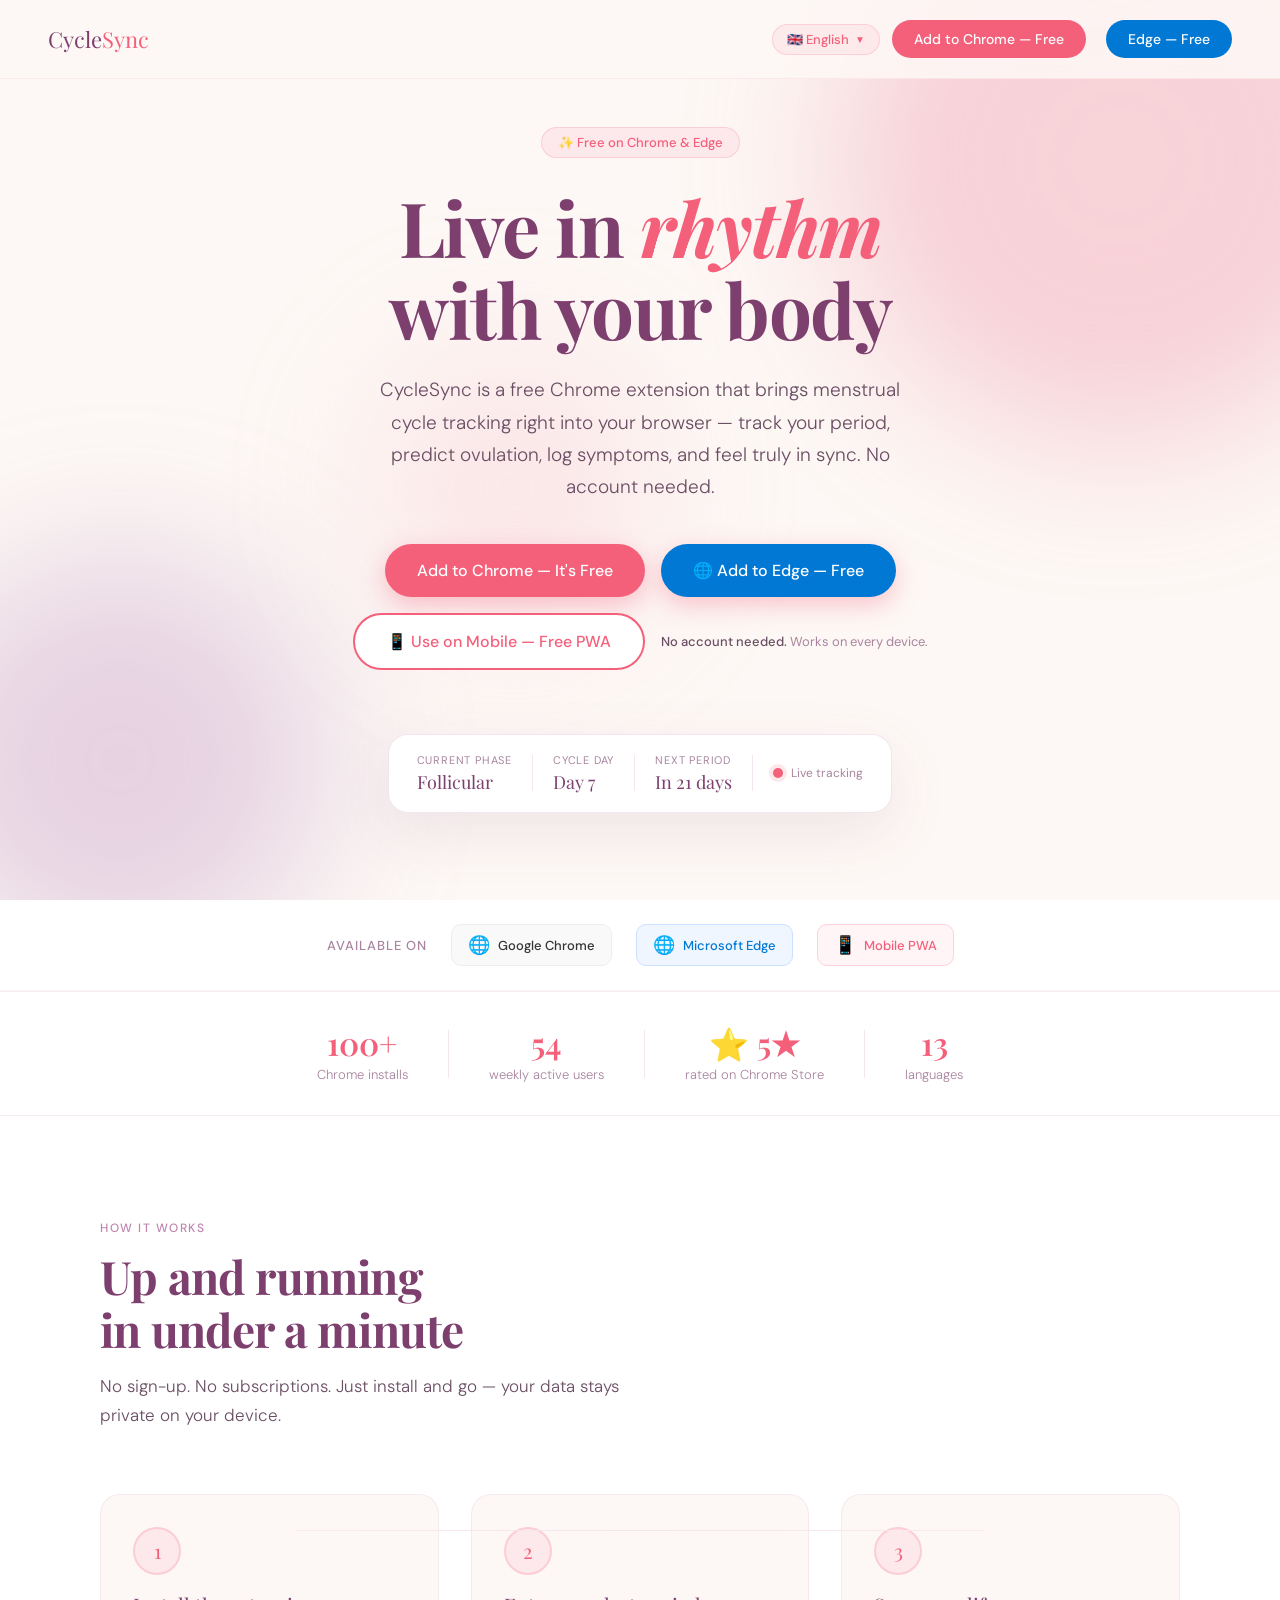
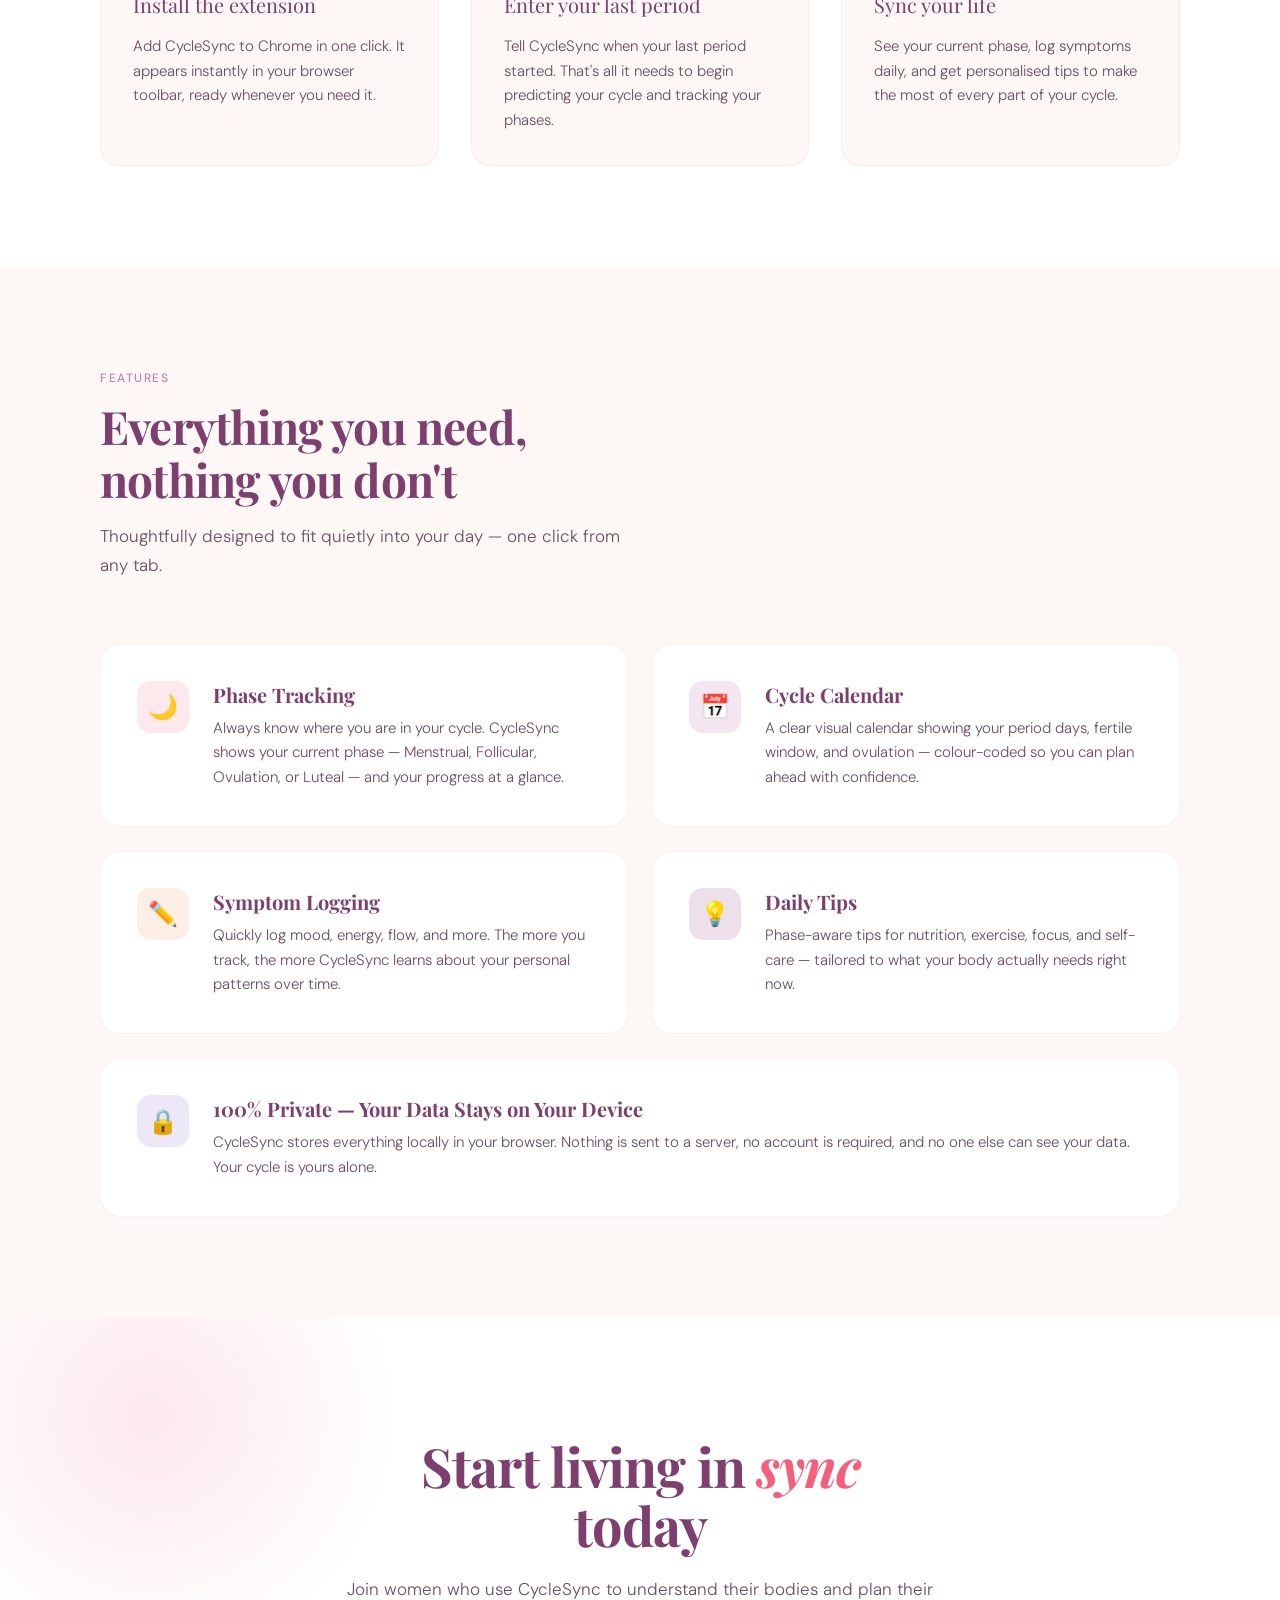
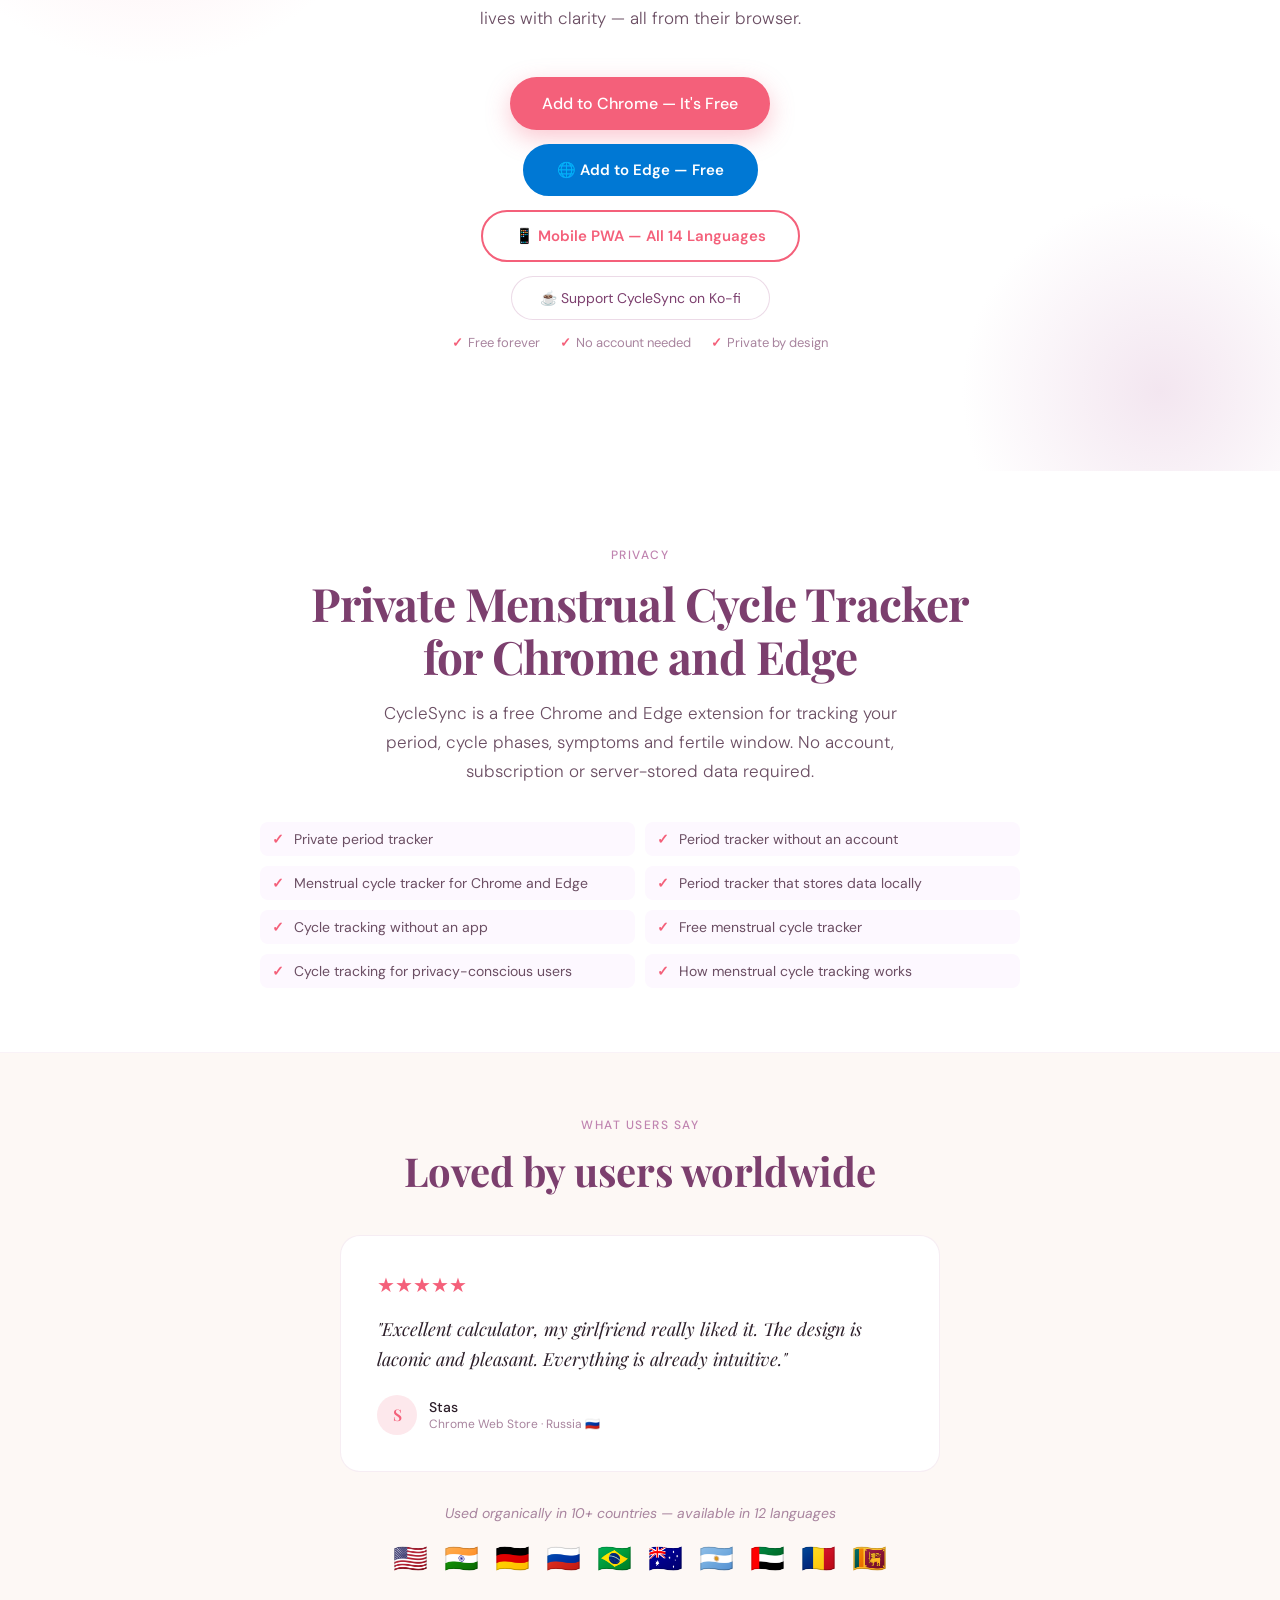
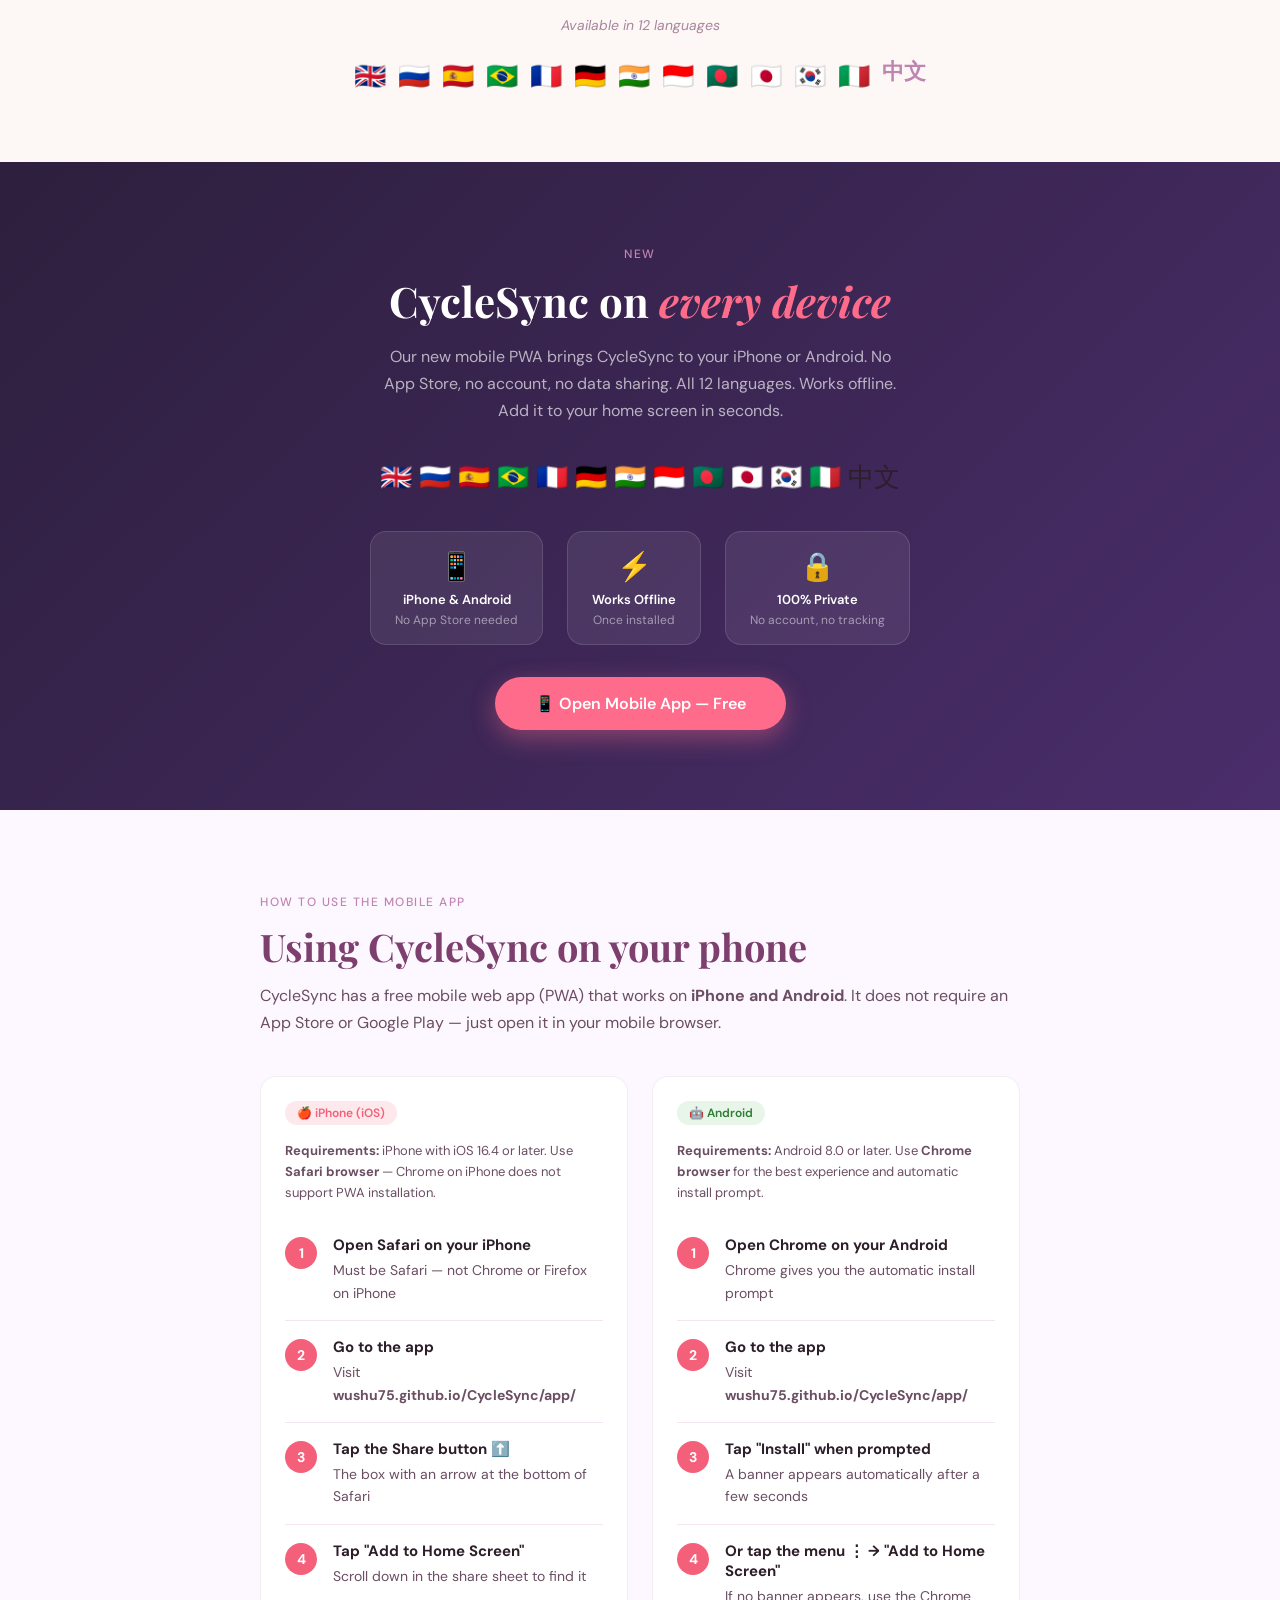
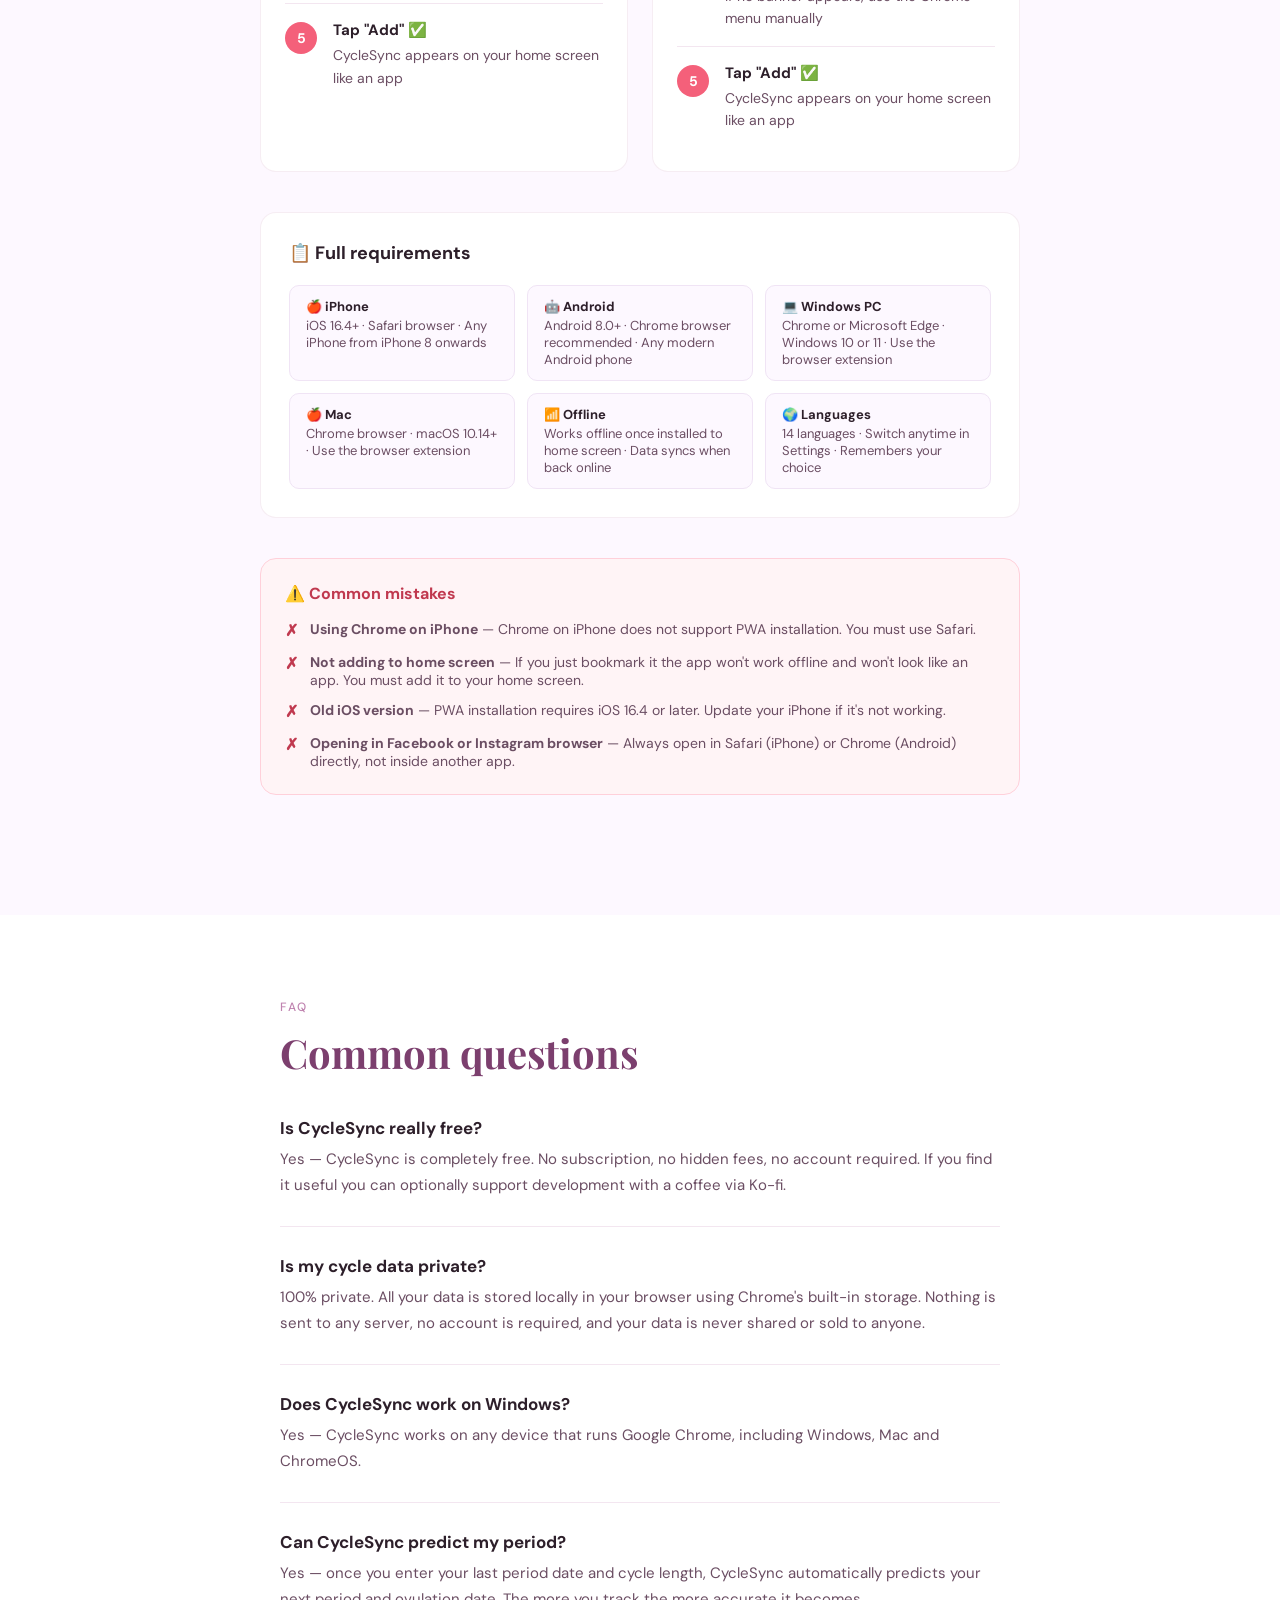
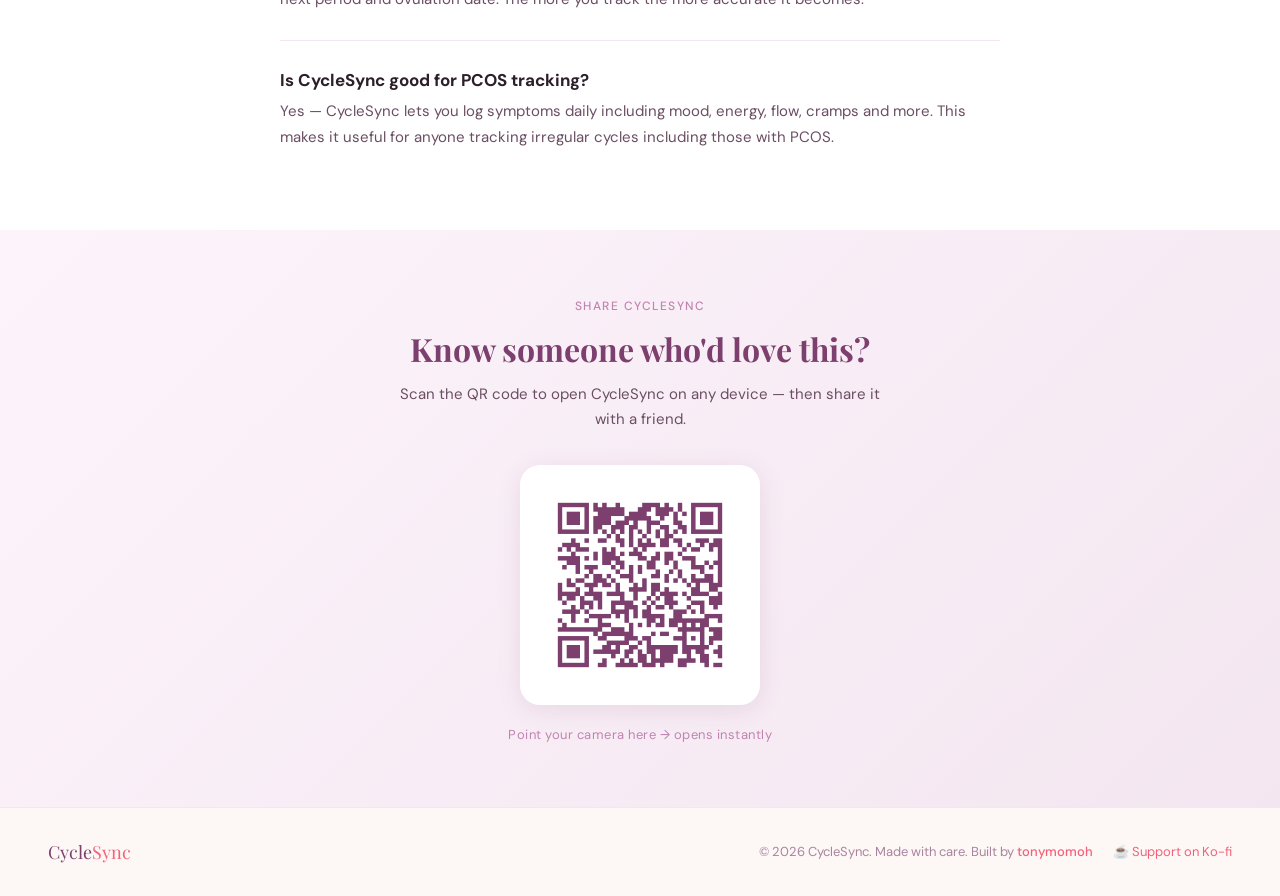
==== commit a59ffdce: "Add files via upload" ====
--- a/index.html
+++ b/index.html
@@ -2446,6 +2446,19 @@
   </div>
 </section>
 
+<!-- QR Share Section -->
+<section style="padding:64px 48px; background:linear-gradient(135deg,#fdf4fb 0%,#f3e6f0 100%); text-align:center;">
+  <div style="max-width:480px; margin:0 auto;">
+    <span style="display:inline-block; font-size:12px; font-weight:500; letter-spacing:1.5px; text-transform:uppercase; color:#c084b0; margin-bottom:14px;">Share CycleSync</span>
+    <h2 style="font-family:'Playfair Display',serif; font-size:clamp(22px,3vw,32px); color:#7c3f6e; margin-bottom:12px; line-height:1.3;">Know someone who'd love this?</h2>
+    <p style="font-size:15px; color:#6b4e63; line-height:1.7; margin-bottom:32px;">Scan the QR code to open CycleSync on any device — then share it with a friend.</p>
+    <div style="display:inline-block; background:white; border-radius:20px; padding:20px; box-shadow:0 4px 24px rgba(124,63,110,0.12);">
+      <img src="[data-uri]" alt="Scan to open CycleSync" width="200" height="200" style="display:block;" />
+    </div>
+    <p style="font-size:13px; color:#c084b0; margin-top:16px; letter-spacing:0.5px;">Point your camera here → opens instantly</p>
+  </div>
+</section>
+
 <footer>
   <a href="#" class="footer-logo">Cycle<span>Sync</span></a>
   <div style="display:flex; align-items:center; gap:20px; flex-wrap:wrap; justify-content:center;">
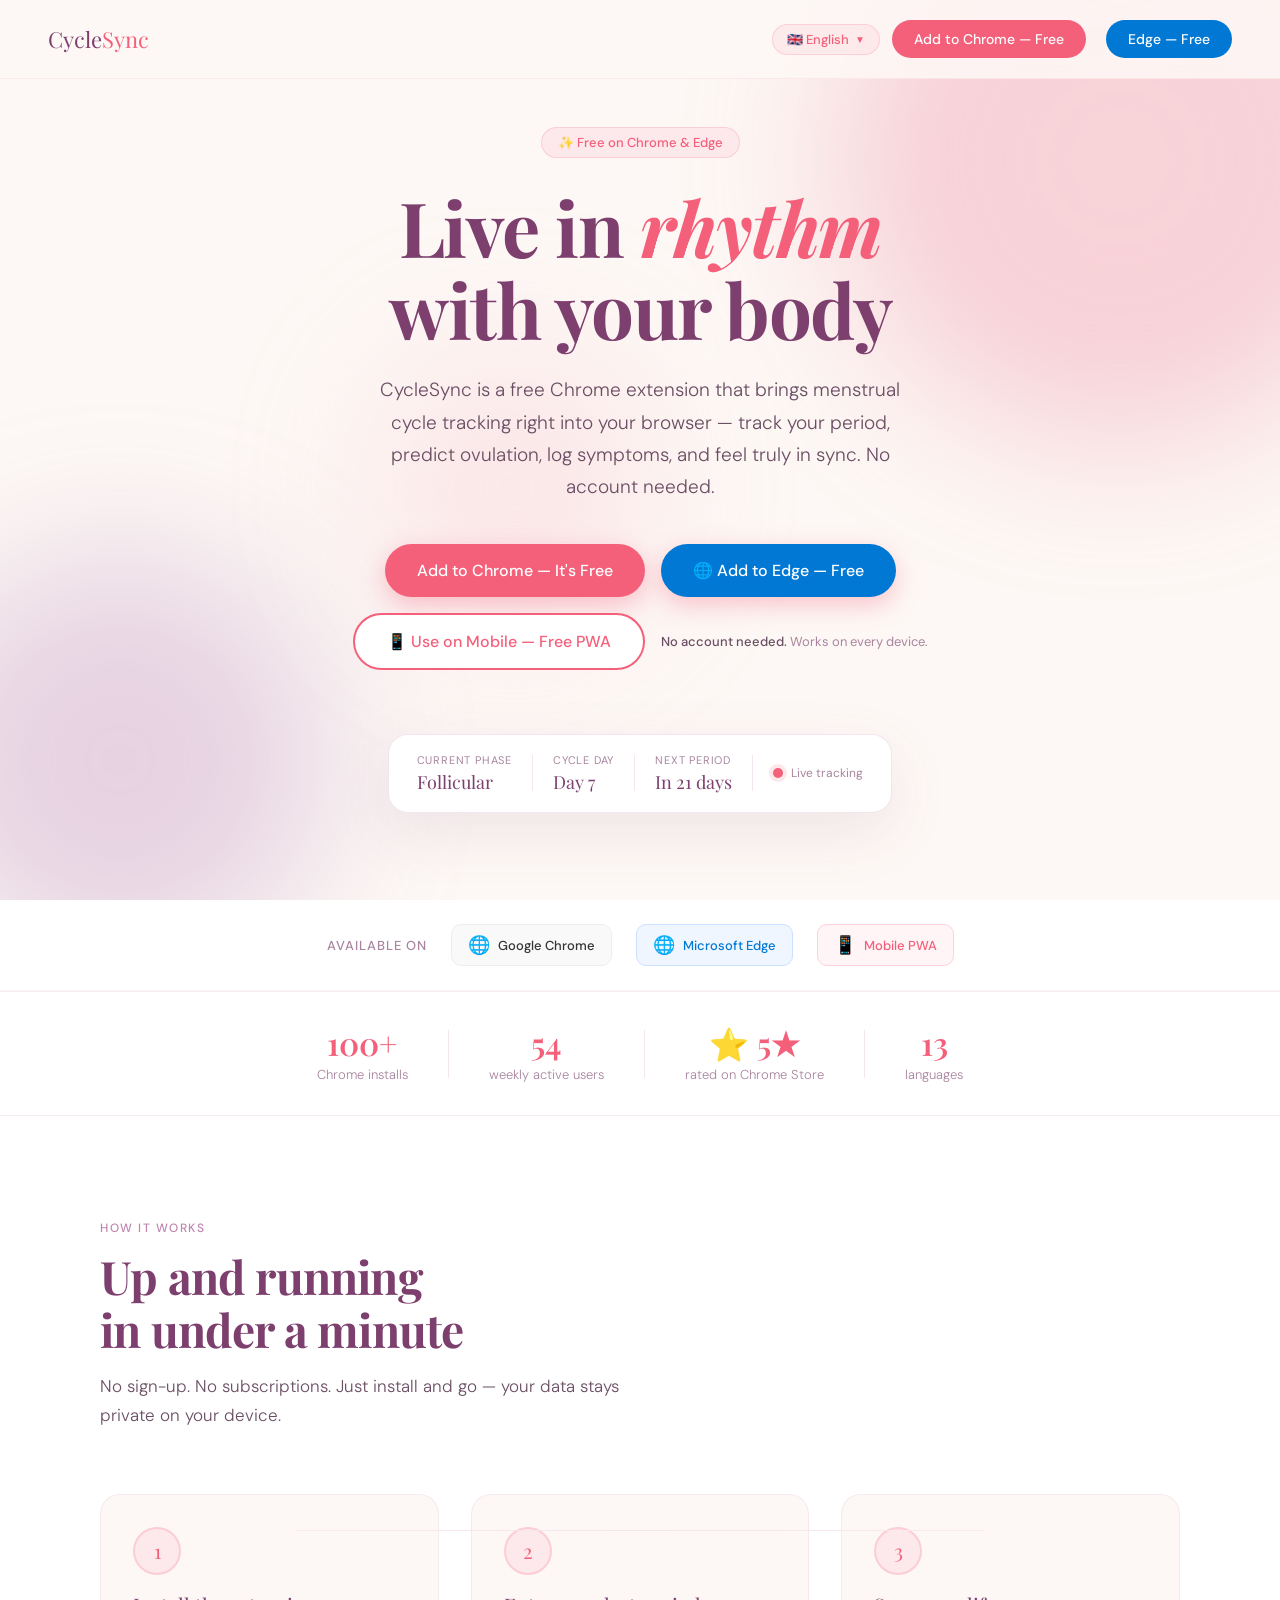
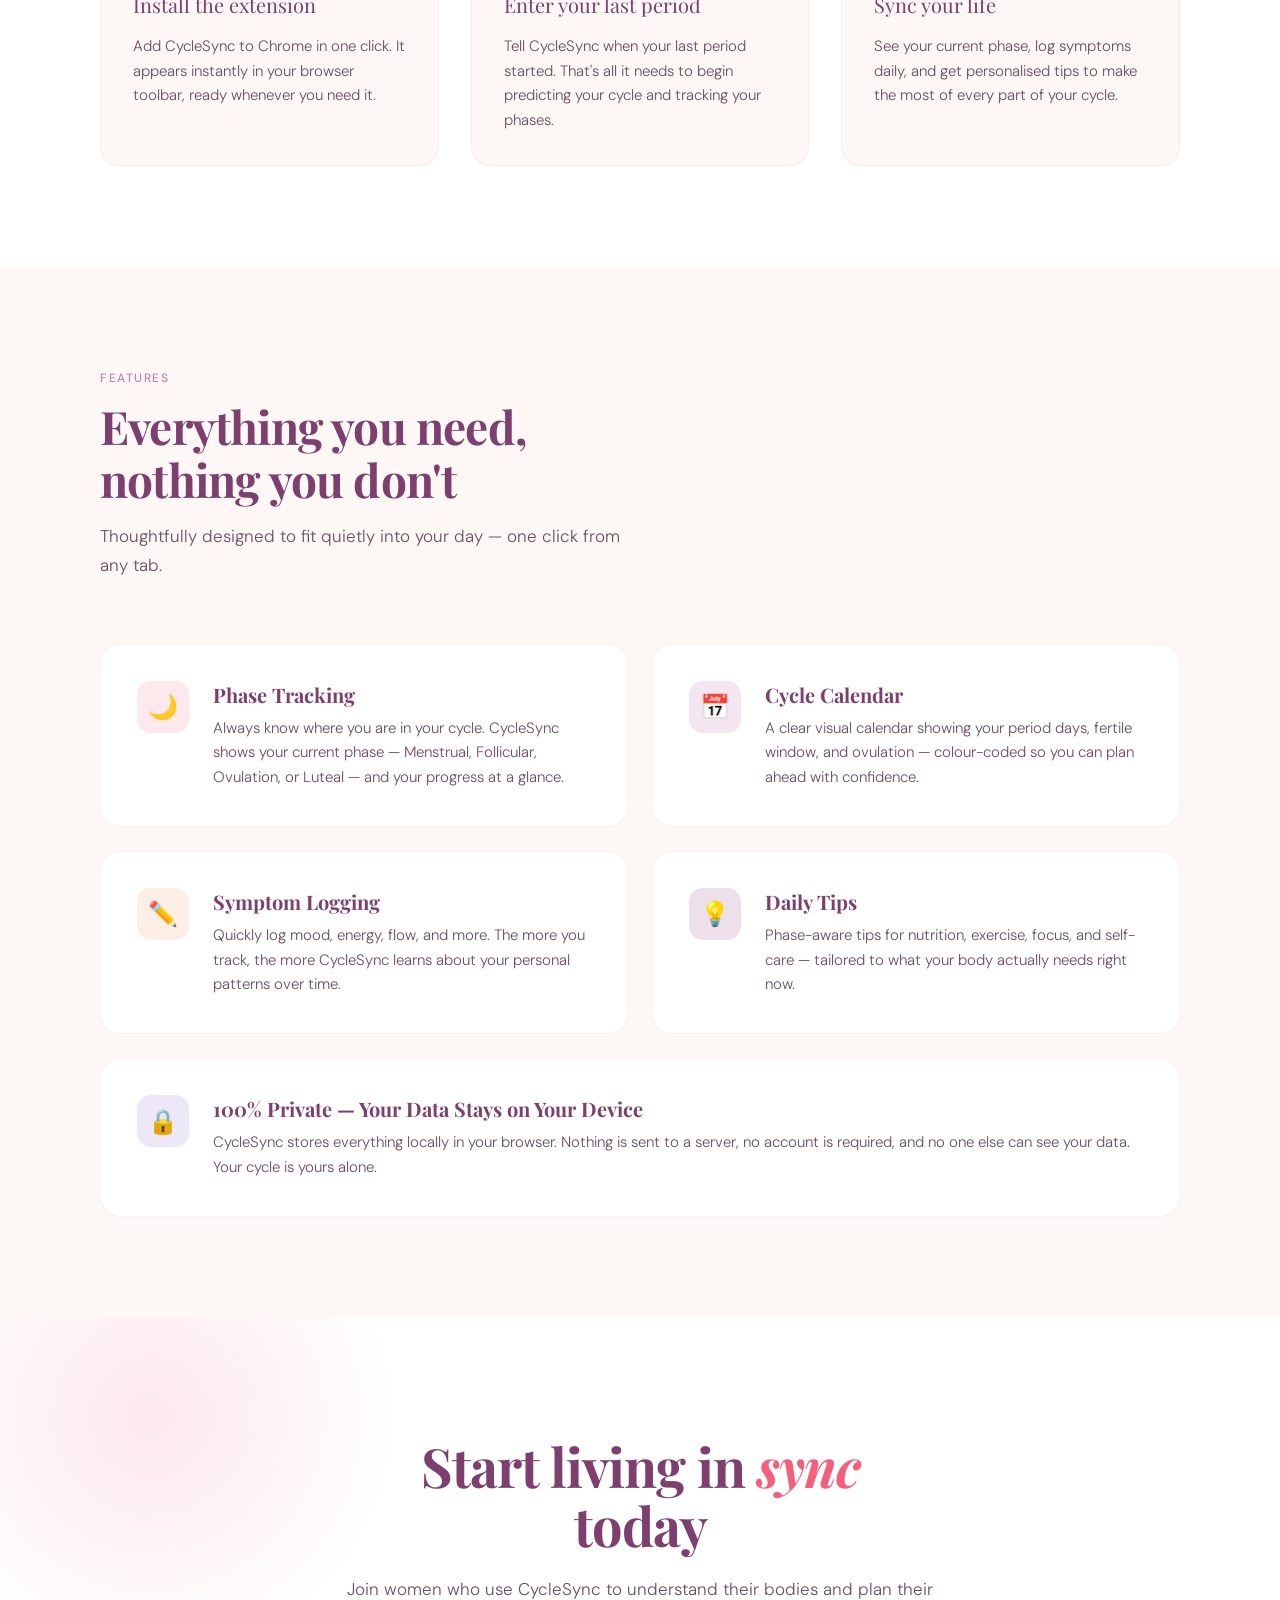
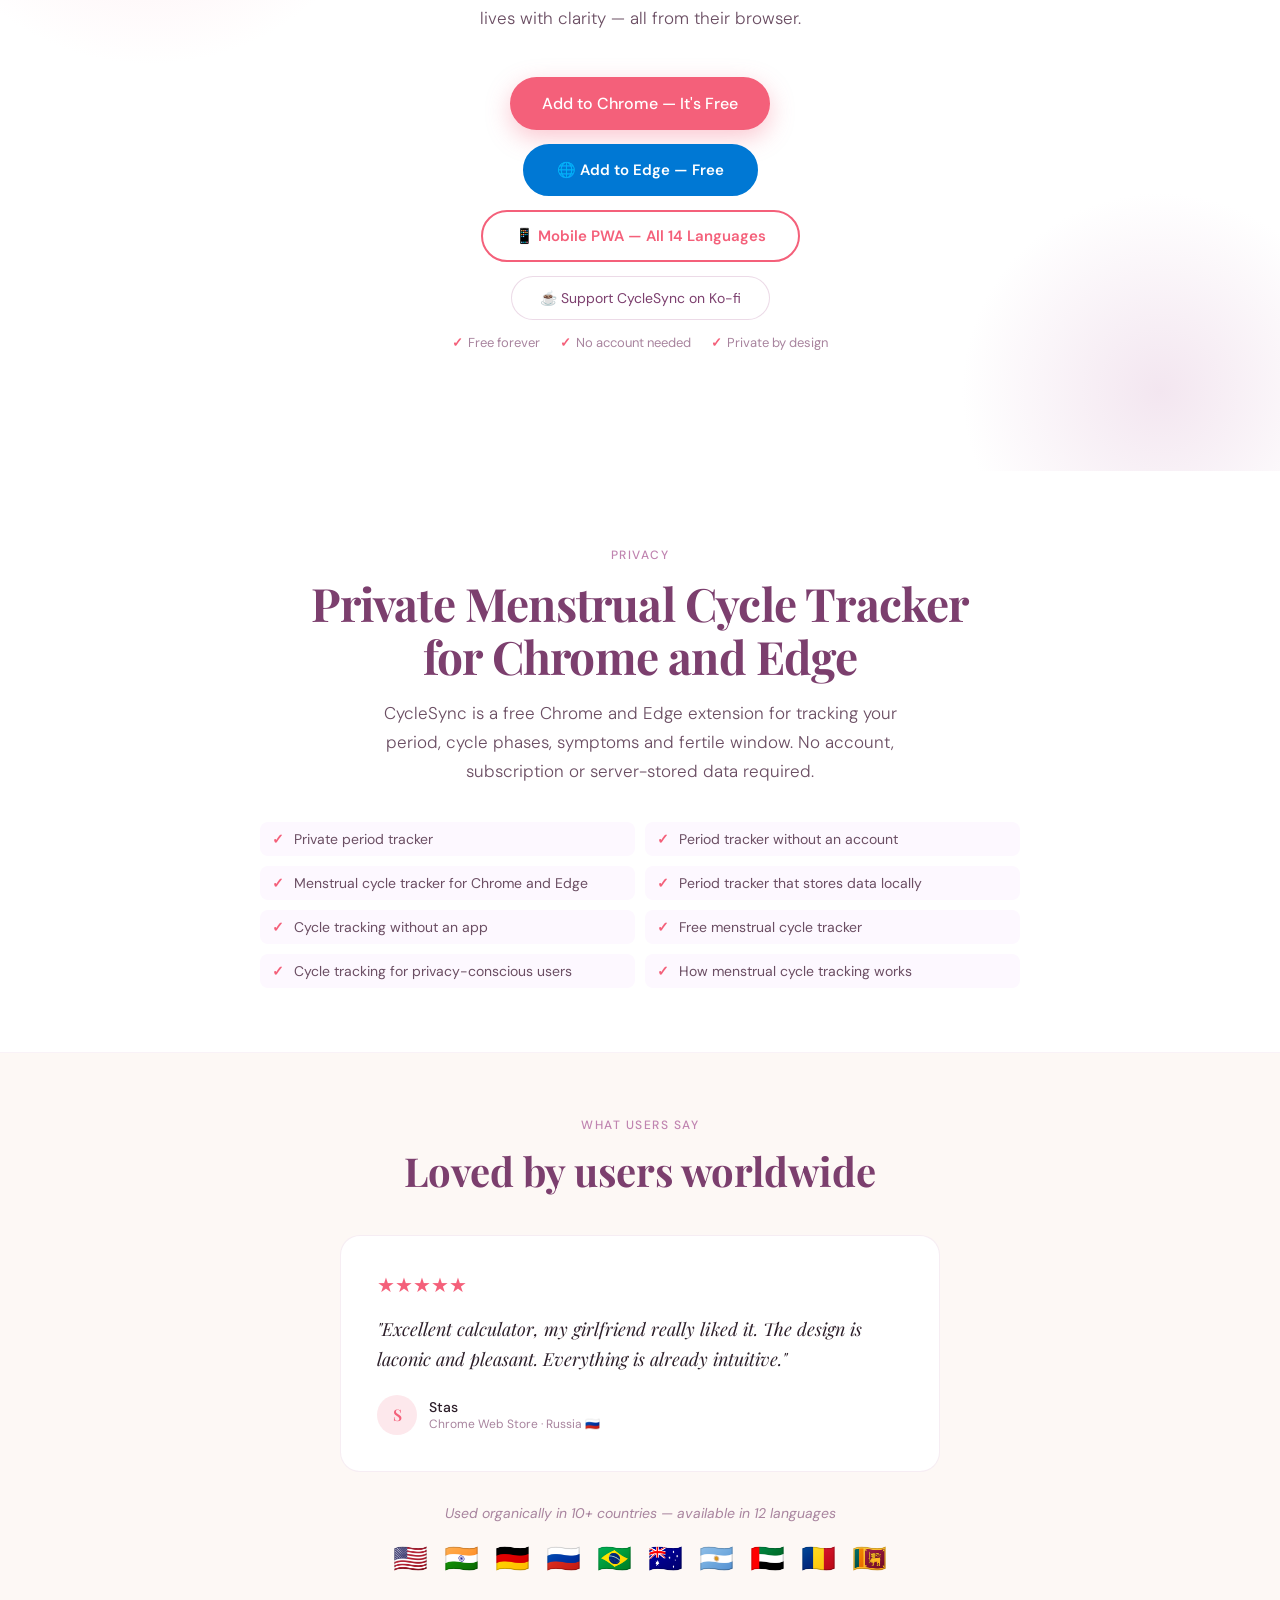
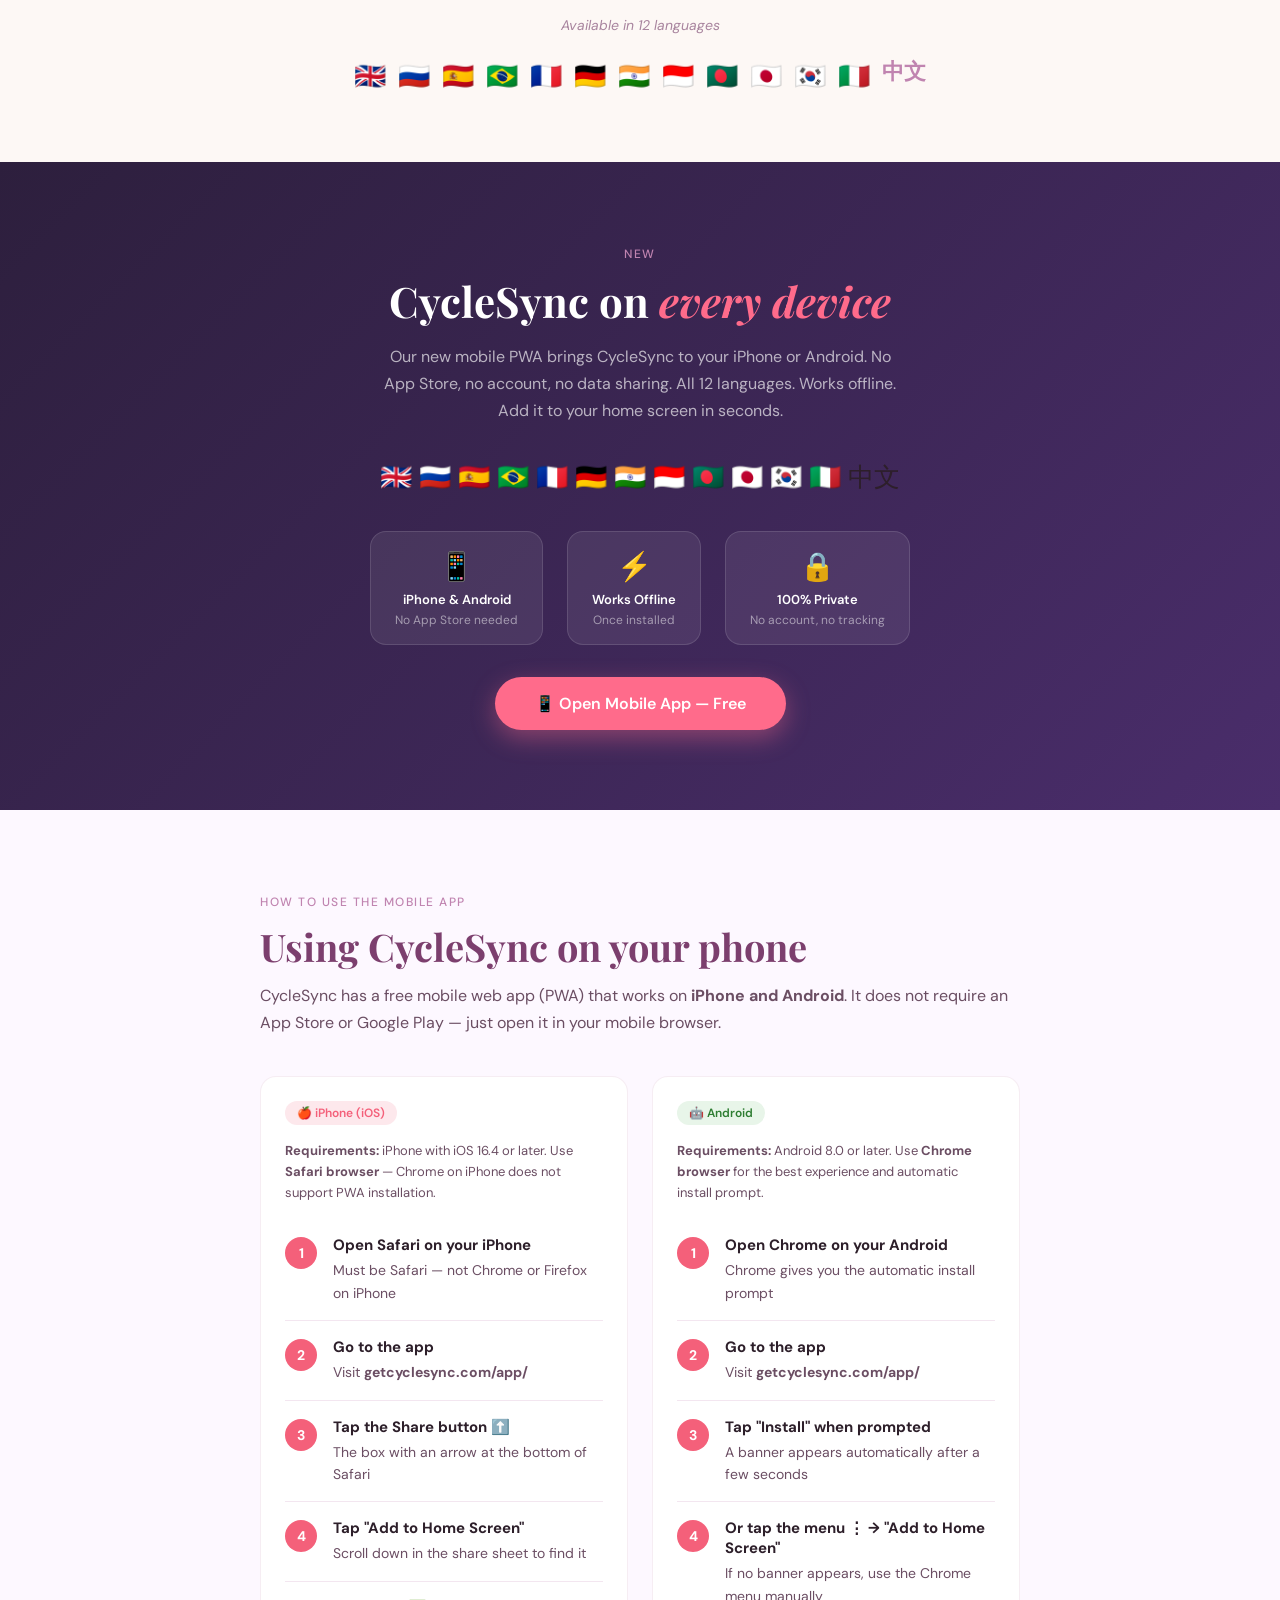
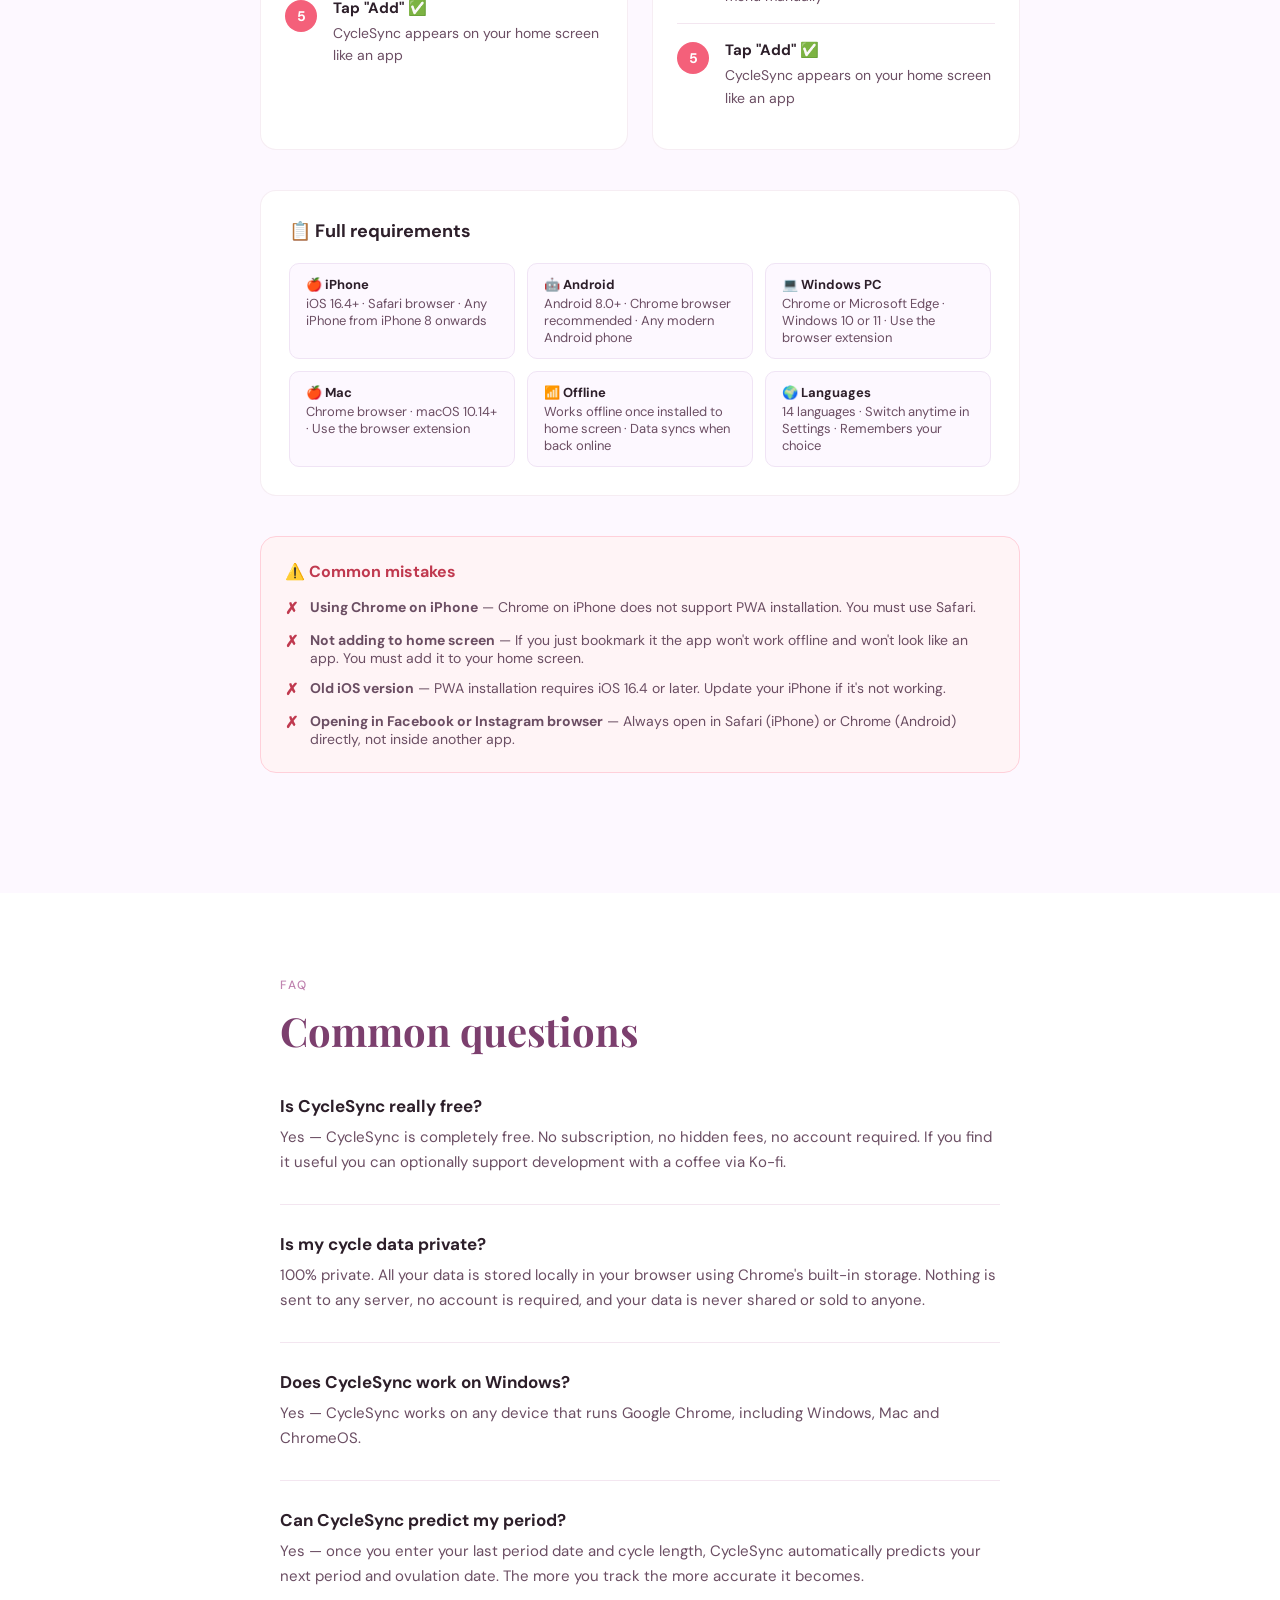
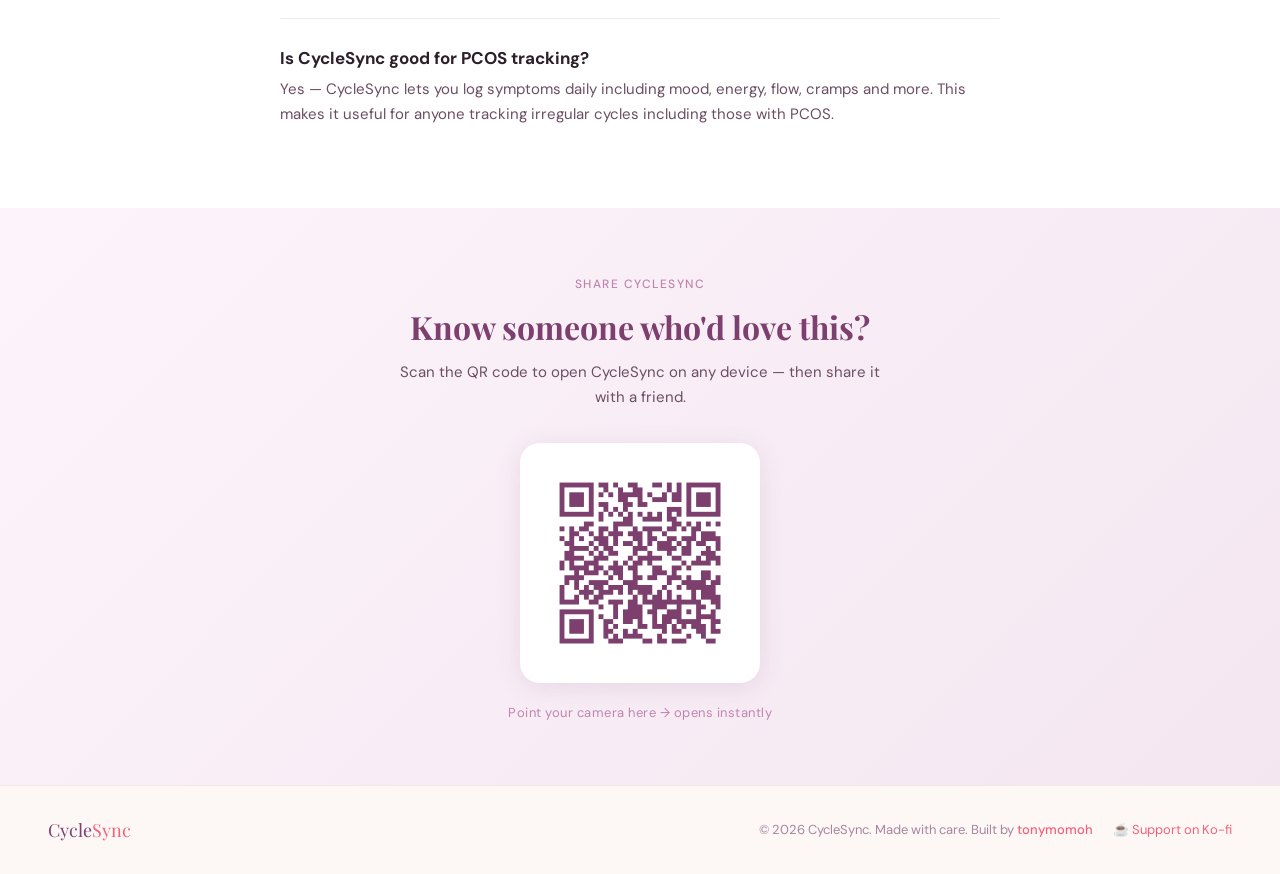
==== commit 86b9f6fe: "Add files via upload" ====
--- a/index.html
+++ b/index.html
@@ -9,20 +9,20 @@
   <meta name="description" content="CycleSync is a free Chrome and Edge extension for tracking your period, cycle phases, symptoms and fertile window. No account, subscription or server-stored data required. Private period tracker that stores data locally. Available in 14 languages." />
   <meta name="keywords" content="private period tracker, period tracker without an account, menstrual cycle tracker for Chrome, period tracker that stores data locally, cycle tracking without an app, free menstrual cycle tracker, cycle tracking for privacy-conscious users, how menstrual cycle tracking works, menstrual cycle tracker Edge, period tracker Microsoft Edge, private cycle tracker browser extension, PCOS tracker no account, ovulation predictor Chrome" />
   <meta name="author" content="CycleSync" />
-  <link rel="canonical" href="https://wushu75.github.io/CycleSync/" />
+  <link rel="canonical" href="https://getcyclesync.com/" />
 
   <!-- Open Graph (Facebook, LinkedIn) -->
   <meta property="og:type" content="website" />
-  <meta property="og:url" content="https://wushu75.github.io/CycleSync/" />
+  <meta property="og:url" content="https://getcyclesync.com/" />
   <meta property="og:title" content="CycleSync — Free Period & Cycle Tracker Chrome Extension" />
   <meta property="og:description" content="Track your menstrual cycle privately in your browser. No account, no app, no data sharing. Free Chrome extension available in 14 languages including Simplified Chinese. Used in 10+ countries." />
-  <meta property="og:image" content="https://wushu75.github.io/CycleSync/images/og-image.png" />
+  <meta property="og:image" content="https://getcyclesync.com/images/og-image.png" />
 
   <!-- Twitter Card -->
   <meta name="twitter:card" content="summary_large_image" />
   <meta name="twitter:title" content="CycleSync — Free Period & Cycle Tracker Chrome Extension" />
   <meta name="twitter:description" content="Private Menstrual Cycle Tracker for Chrome and Edge. No account, no server, no data sharing. Free extension in 14 languages. Period tracker that stores data locally on your device." />
-  <meta name="twitter:image" content="https://wushu75.github.io/CycleSync/images/og-image.png" />
+  <meta name="twitter:image" content="https://getcyclesync.com/images/og-image.png" />
 
   <!-- Schema.org Structured Data -->
   <script type="application/ld+json">
@@ -33,7 +33,7 @@
     "applicationCategory": "HealthApplication",
     "operatingSystem": "Chrome, Edge, Firefox",
     "description": "A free Chrome extension for menstrual cycle tracking. Track your period, predict ovulation, log symptoms and get daily tips — all privately in your browser.",
-    "url": "https://wushu75.github.io/CycleSync/",
+    "url": "https://getcyclesync.com/",
     "downloadUrl": "https://chromewebstore.google.com/detail/cyclesync/egmjjdfhnnbkloiijjehpkjgfeghifeb",
     "offers": {
       "@type": "Offer",
@@ -65,7 +65,7 @@
     "applicationCategory": "HealthApplication",
     "operatingSystem": "Chrome, Edge, iOS, Android",
     "description": "Private menstrual cycle tracker for Chrome and Edge. No account, no server, no data sharing. Free period tracker that stores data locally in your browser.",
-    "url": "https://wushu75.github.io/CycleSync/",
+    "url": "https://getcyclesync.com/",
     "downloadUrl": "https://chromewebstore.google.com/detail/cyclesync/egmjjdfhnnbkloiijjehpkjgfeghifeb",
     "offers": {
       "@type": "Offer",
@@ -479,7 +479,7 @@
     ios1: 'Open Safari on your iPhone',
     ios1d: 'Must be Safari — not Chrome or Firefox on iPhone',
     ios2: 'Go to the app',
-    ios2d: 'Visit wushu75.github.io/CycleSync/app/',
+    ios2d: 'Visit getcyclesync.com/app/',
     ios3: 'Tap the Share button ⬆️',
     ios3d: 'The box with an arrow at the bottom of Safari',
     ios4: "Tap “Add to Home Screen”",
@@ -576,7 +576,7 @@
     ios1: 'Откройте Safari на iPhone',
     ios1d: 'Только Safari — не Chrome и не Firefox на iPhone',
     ios2: 'Перейдите в приложение',
-    ios2d: 'Посетите wushu75.github.io/CycleSync/app/',
+    ios2d: 'Посетите getcyclesync.com/app/',
     ios3: 'Нажмите кнопку «Поделиться» ⬆️',
     ios3d: 'Кнопка со стрелкой внизу Safari',
     ios4: 'Нажмите «На экран «Домой»',
@@ -673,7 +673,7 @@
     ios1: 'Abre Safari en tu iPhone',
     ios1d: 'Debe ser Safari — no Chrome ni Firefox en iPhone',
     ios2: 'Ve a la app',
-    ios2d: 'Visita wushu75.github.io/CycleSync/app/',
+    ios2d: 'Visita getcyclesync.com/app/',
     ios3: 'Toca el botón Compartir ⬆️',
     ios3d: 'El cuadro con flecha en la parte inferior de Safari',
     ios4: "Toca “Añadir a pantalla de inicio”",
@@ -770,7 +770,7 @@
     ios1: 'Abra o Safari no iPhone',
     ios1d: 'Deve ser Safari — não Chrome ou Firefox no iPhone',
     ios2: 'Vá para o app',
-    ios2d: 'Visite wushu75.github.io/CycleSync/app/',
+    ios2d: 'Visite getcyclesync.com/app/',
     ios3: 'Toque no botão Compartilhar ⬆️',
     ios3d: 'A caixa com seta na parte inferior do Safari',
     ios4: "Toque em “Adicionar à Tela de Início”",
@@ -867,7 +867,7 @@
     ios1: 'Ouvrez Safari sur votre iPhone',
     ios1d: 'Doit être Safari — pas Chrome ou Firefox sur iPhone',
     ios2: "Allez sur l’app",
-    ios2d: 'Visitez wushu75.github.io/CycleSync/app/',
+    ios2d: 'Visitez getcyclesync.com/app/',
     ios3: 'Appuyez sur le bouton Partager ⬆️',
     ios3d: 'La boîte avec flèche en bas de Safari',
     ios4: "Appuyez sur “Sur l’écran d’accueil”",
@@ -964,7 +964,7 @@
     ios1: 'Öffnen Sie Safari auf Ihrem iPhone',
     ios1d: 'Muss Safari sein — nicht Chrome oder Firefox auf iPhone',
     ios2: 'Gehen Sie zur App',
-    ios2d: 'Besuchen Sie wushu75.github.io/CycleSync/app/',
+    ios2d: 'Besuchen Sie getcyclesync.com/app/',
     ios3: 'Tippen Sie auf Teilen ⬆️',
     ios3d: 'Das Feld mit Pfeil am unteren Rand von Safari',
     ios4: "Tippen Sie auf “Zum Startbildschirm”",
@@ -1061,7 +1061,7 @@
     ios1: 'iPhone पर Safari खोलें',
     ios1d: 'Safari होना चाहिए — iPhone पर Chrome या Firefox नहीं',
     ios2: 'ऐप पर जाएं',
-    ios2d: 'wushu75.github.io/CycleSync/app/ विजिट करें',
+    ios2d: 'getcyclesync.com/app/ विजिट करें',
     ios3: 'Share बटन ⬆️ टैप करें',
     ios3d: 'Safari के नीचे तीर वाला बॉक्स',
     ios4:'"होम स्क्रीन पर जोड़ें" टैप करें',
@@ -1158,7 +1158,7 @@
     ios1: 'Buka Safari di iPhone Anda',
     ios1d: 'Harus Safari — bukan Chrome atau Firefox di iPhone',
     ios2: 'Buka aplikasinya',
-    ios2d: 'Kunjungi wushu75.github.io/CycleSync/app/',
+    ios2d: 'Kunjungi getcyclesync.com/app/',
     ios3: 'Ketuk tombol Bagikan ⬆️',
     ios3d: 'Kotak dengan panah di bagian bawah Safari',
     ios4: "Ketuk “Tambahkan ke Layar Utama”",
@@ -1255,7 +1255,7 @@
     ios1: 'iPhone-এ Safari খুলুন',
     ios1d: 'Safari হতে হবে — iPhone-এ Chrome বা Firefox নয়',
     ios2: 'অ্যাপে যান',
-    ios2d: 'wushu75.github.io/CycleSync/app/ ভিজিট করুন',
+    ios2d: 'getcyclesync.com/app/ ভিজিট করুন',
     ios3: 'Share বাটন ⬆️ ট্যাপ করুন',
     ios3d: 'Safari-র নিচে তীর সহ বাক্স',
     ios4: "“হোম স্ক্রিনে যোগ করুন” ট্যাপ করুন",
@@ -1352,7 +1352,7 @@
     ios1: 'iPhoneでSafariを開く',
     ios1d: 'SafariのみOK — iPhone上のChromeやFirefoxは不可',
     ios2: 'アプリにアクセス',
-    ios2d: 'wushu75.github.io/CycleSync/app/にアクセス',
+    ios2d: 'getcyclesync.com/app/にアクセス',
     ios3: '共有ボタン ⬆️ をタップ',
     ios3d: 'Safariの下部にある矢印付きのボックス',
     ios4: '「ホーム画面に追加」をタップ',
@@ -1449,7 +1449,7 @@
     ios1: 'iPhone에서 Safari 열기',
     ios1d: 'Safari만 가능 — iPhone의 Chrome이나 Firefox는 불가',
     ios2: '앱으로 이동',
-    ios2d: 'wushu75.github.io/CycleSync/app/ 방문',
+    ios2d: 'getcyclesync.com/app/ 방문',
     ios3: '공유 버튼 ⬆️ 탭',
     ios3d: 'Safari 하단의 화살표가 있는 상자',
     ios4: "“홈 화면에 추가” 탭",
@@ -1546,7 +1546,7 @@
     ios1: 'Apri Safari sul tuo iPhone',
     ios1d: 'Deve essere Safari — non Chrome o Firefox su iPhone',
     ios2: "Vai all’app",
-    ios2d: 'Visita wushu75.github.io/CycleSync/app/',
+    ios2d: 'Visita getcyclesync.com/app/',
     ios3: 'Tocca il pulsante Condividi ⬆️',
     ios3d: 'Il riquadro con la freccia in basso in Safari',
     ios4: "Tocca “Aggiungi alla schermata Home”",
@@ -1643,7 +1643,7 @@
     ios1: '在iPhone上打开Safari',
     ios1d: '必须是Safari — iPhone上的Chrome或Firefox不支持',
     ios2: '前往应用',
-    ios2d: '访问wushu75.github.io/CycleSync/app/',
+    ios2d: '访问getcyclesync.com/app/',
     ios3: '点击分享按钮 ⬆️',
     ios3d: 'Safari底部带箭头的方框',
     ios4: "点击“添加到主屏幕”",
@@ -1989,7 +1989,7 @@
     <div class="hero-actions">
       <a href="https://chromewebstore.google.com/detail/cyclesync/egmjjdfhnnbkloiijjehpkjgfeghifeb" class="btn-primary chrome-cta" target="_blank" rel="noopener">Add to Chrome &mdash; It's Free</a>
       <a href="https://microsoftedge.microsoft.com/addons/detail/cyclesync-%E2%80%94-menstrual-cyc/eogbdgceflibienfibgkjaabagnehheh" class="btn-primary edge-cta" target="_blank" rel="noopener" style="background:#0078d4; border-color:#0078d4;">🌐 Add to Edge &mdash; Free</a>
-      <a href="https://wushu75.github.io/CycleSync/app/" class="btn-primary pwa-cta" target="_blank" rel="noopener" style="background:white; color:#f4607a; border:2px solid #f4607a; box-shadow:none;">📱 Use on Mobile &mdash; Free PWA</a>
+      <a href="https://getcyclesync.com/app/" class="btn-primary pwa-cta" target="_blank" rel="noopener" style="background:white; color:#f4607a; border:2px solid #f4607a; box-shadow:none;">📱 Use on Mobile &mdash; Free PWA</a>
       <span class="hero-note" id="hero-note"><strong id="hero-note-strong">No account needed.</strong> <span id="hero-note-text">Works on every device.</span></span>
     </div>
     <div class="hero-preview">
@@ -2022,7 +2022,7 @@
     <a href="https://microsoftedge.microsoft.com/addons/detail/cyclesync-%E2%80%94-menstrual-cyc/eogbdgceflibienfibgkjaabagnehheh" target="_blank" rel="noopener" style="display:flex; align-items:center; gap:8px; padding:8px 16px; background:#f0f6ff; border:1px solid #cce0ff; border-radius:10px; text-decoration:none; color:#0078d4; font-size:13px; font-weight:500;">
       <span style="font-size:18px;">🌐</span> Microsoft Edge
     </a>
-    <a href="https://wushu75.github.io/CycleSync/app/" target="_blank" rel="noopener" style="display:flex; align-items:center; gap:8px; padding:8px 16px; background:#fff4f6; border:1px solid #ffd0da; border-radius:10px; text-decoration:none; color:#f4607a; font-size:13px; font-weight:500;">
+    <a href="https://getcyclesync.com/app/" target="_blank" rel="noopener" style="display:flex; align-items:center; gap:8px; padding:8px 16px; background:#fff4f6; border:1px solid #ffd0da; border-radius:10px; text-decoration:none; color:#f4607a; font-size:13px; font-weight:500;">
       <span style="font-size:18px;">📱</span> Mobile PWA
     </a>
   </div>
@@ -2135,7 +2135,7 @@
     <div class="cta-actions">
       <a href="https://chromewebstore.google.com/detail/cyclesync/egmjjdfhnnbkloiijjehpkjgfeghifeb" class="btn-primary chrome-cta" target="_blank" rel="noopener">Add to Chrome &mdash; It's Free</a>
       <a href="https://microsoftedge.microsoft.com/addons/detail/cyclesync-%E2%80%94-menstrual-cyc/eogbdgceflibienfibgkjaabagnehheh" class="edge-cta" target="_blank" rel="noopener" style="display:inline-flex; align-items:center; gap:8px; padding:14px 32px; background:#0078d4; border:2px solid #0078d4; border-radius:50px; font-size:15px; font-weight:600; color:white; text-decoration:none; transition:all 0.3s;">🌐 Add to Edge &mdash; Free</a>
-      <a href="https://wushu75.github.io/CycleSync/app/" target="_blank" rel="noopener" class="pwa-cta" style="display:inline-flex; align-items:center; gap:8px; padding:14px 32px; background:white; border:2px solid #f4607a; border-radius:50px; font-size:15px; font-weight:600; color:#f4607a; text-decoration:none; transition:all 0.3s;">📱 Mobile PWA &mdash; All 14 Languages</a>
+      <a href="https://getcyclesync.com/app/" target="_blank" rel="noopener" class="pwa-cta" style="display:inline-flex; align-items:center; gap:8px; padding:14px 32px; background:white; border:2px solid #f4607a; border-radius:50px; font-size:15px; font-weight:600; color:#f4607a; text-decoration:none; transition:all 0.3s;">📱 Mobile PWA &mdash; All 14 Languages</a>
       <a href="https://ko-fi.com/cyclesync" target="_blank" rel="noopener" style="display:inline-flex; align-items:center; gap:8px; padding:12px 28px; background:white; border:1px solid rgba(192,132,176,0.3); border-radius:50px; font-size:14px; color:#7c3f6e; text-decoration:none; transition:all 0.3s;">☕ Support CycleSync on Ko-fi</a>
       <div class="cta-perks">
         <span class="perk"><span class="perk-check">&#10003;</span> Free forever</span>
@@ -2248,7 +2248,7 @@
         <div style="font-size:12px; color:rgba(255,255,255,0.5); margin-top:4px;" id="pwa-card3-sub">No account, no tracking</div>
       </div>
     </div>
-    <a href="https://wushu75.github.io/CycleSync/app/" target="_blank" rel="noopener" style="display:inline-block; padding:16px 40px; background:#FF6B8B; color:white; border-radius:50px; font-size:16px; font-weight:600; text-decoration:none; transition:all 0.3s; box-shadow:0 8px 24px rgba(255,107,139,0.4);" id="pwa-open-btn">📱 Open Mobile App &mdash; Free</a>
+    <a href="https://getcyclesync.com/app/" target="_blank" rel="noopener" style="display:inline-block; padding:16px 40px; background:#FF6B8B; color:white; border-radius:50px; font-size:16px; font-weight:600; text-decoration:none; transition:all 0.3s; box-shadow:0 8px 24px rgba(255,107,139,0.4);" id="pwa-open-btn">📱 Open Mobile App &mdash; Free</a>
   </div>
 </section>
 
@@ -2275,7 +2275,7 @@
           <div class="pwa-step-num">2</div>
           <div class="pwa-step-content">
             <h4 id="ios2-title">Go to the app</h4>
-            <p id="ios2-desc">Visit <strong>wushu75.github.io/CycleSync/app/</strong></p>
+            <p id="ios2-desc">Visit <strong>getcyclesync.com/app/</strong></p>
           </div>
         </div>
         <div class="pwa-step">
@@ -2316,7 +2316,7 @@
           <div class="pwa-step-num">2</div>
           <div class="pwa-step-content">
             <h4>Go to the app</h4>
-            <p>Visit <strong>wushu75.github.io/CycleSync/app/</strong></p>
+            <p>Visit <strong>getcyclesync.com/app/</strong></p>
           </div>
         </div>
         <div class="pwa-step">
@@ -2453,7 +2453,7 @@
     <h2 style="font-family:'Playfair Display',serif; font-size:clamp(22px,3vw,32px); color:#7c3f6e; margin-bottom:12px; line-height:1.3;">Know someone who'd love this?</h2>
     <p style="font-size:15px; color:#6b4e63; line-height:1.7; margin-bottom:32px;">Scan the QR code to open CycleSync on any device — then share it with a friend.</p>
     <div style="display:inline-block; background:white; border-radius:20px; padding:20px; box-shadow:0 4px 24px rgba(124,63,110,0.12);">
-      <img src="[data-uri]" alt="Scan to open CycleSync" width="200" height="200" style="display:block;" />
+      <img src="[data-uri]" alt="Scan to open CycleSync" width="200" height="200" style="display:block;" />
     </div>
     <p style="font-size:13px; color:#c084b0; margin-top:16px; letter-spacing:0.5px;">Point your camera here → opens instantly</p>
   </div>
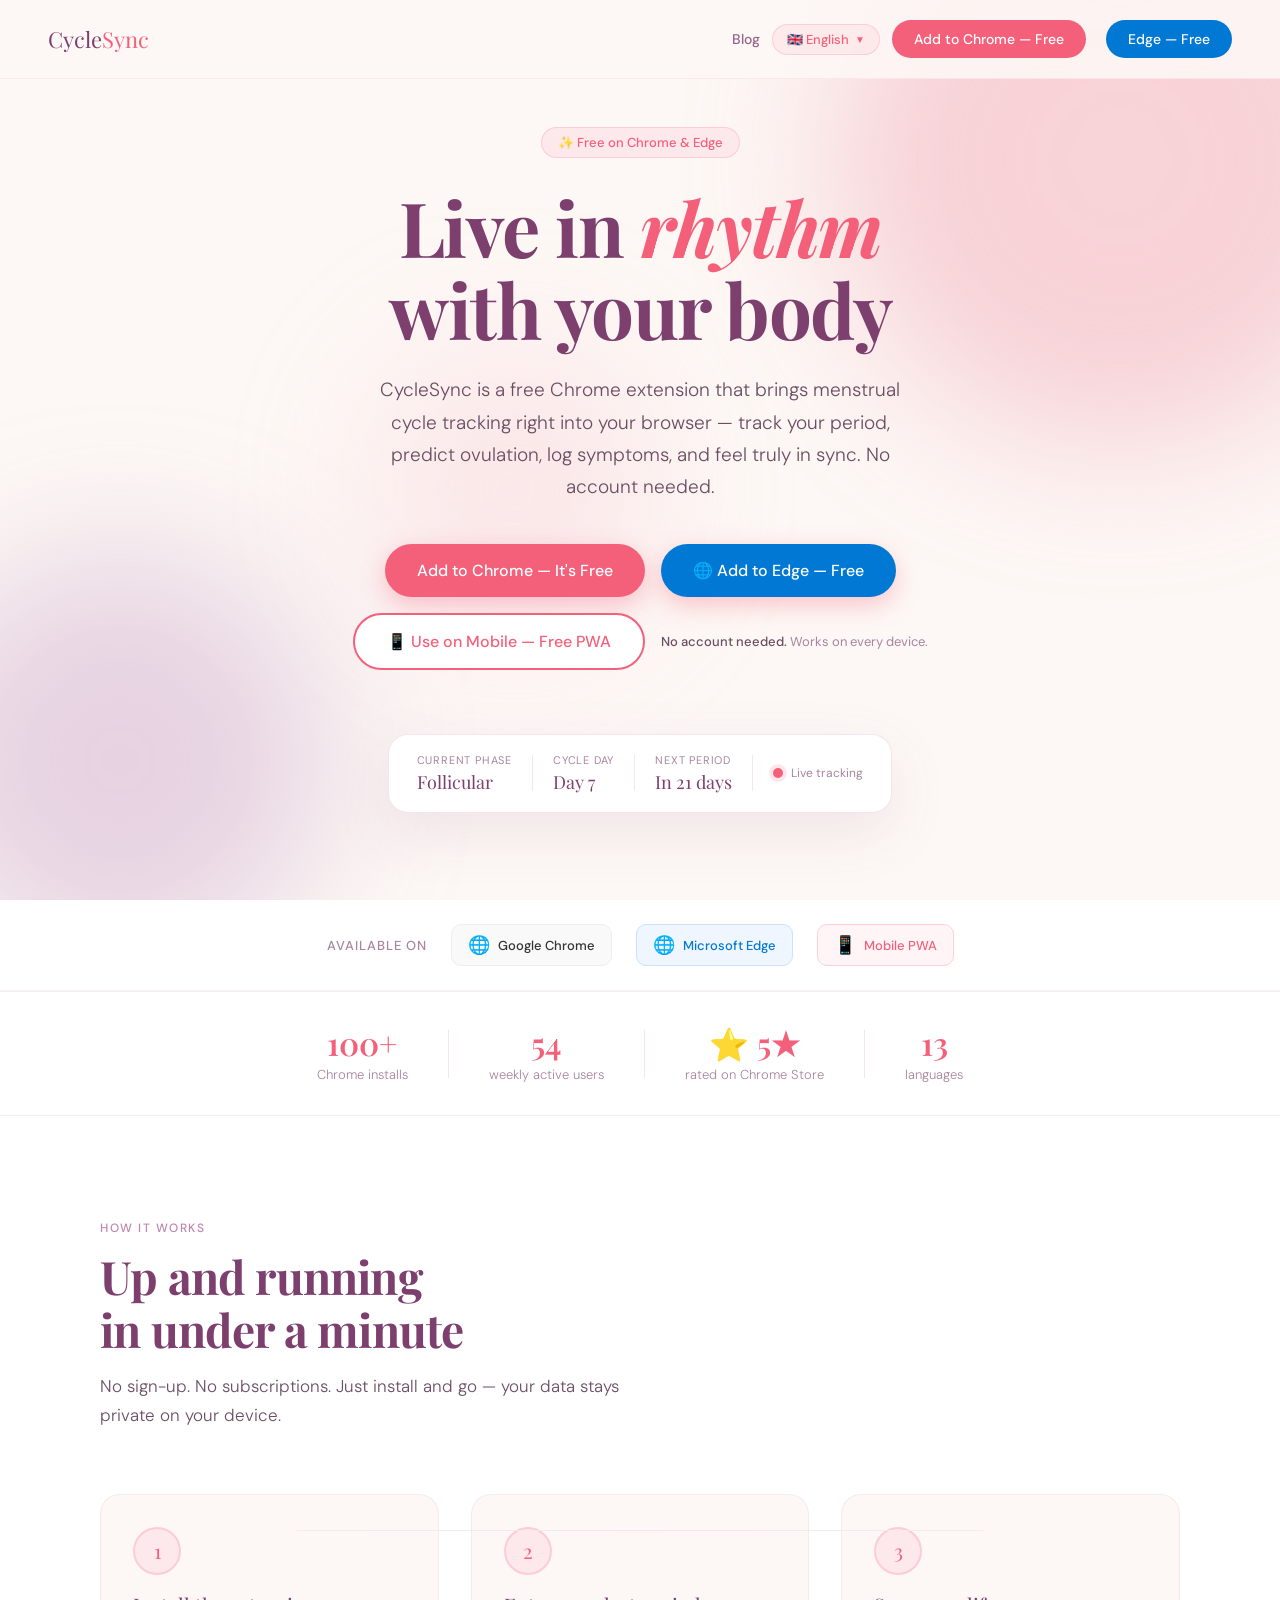
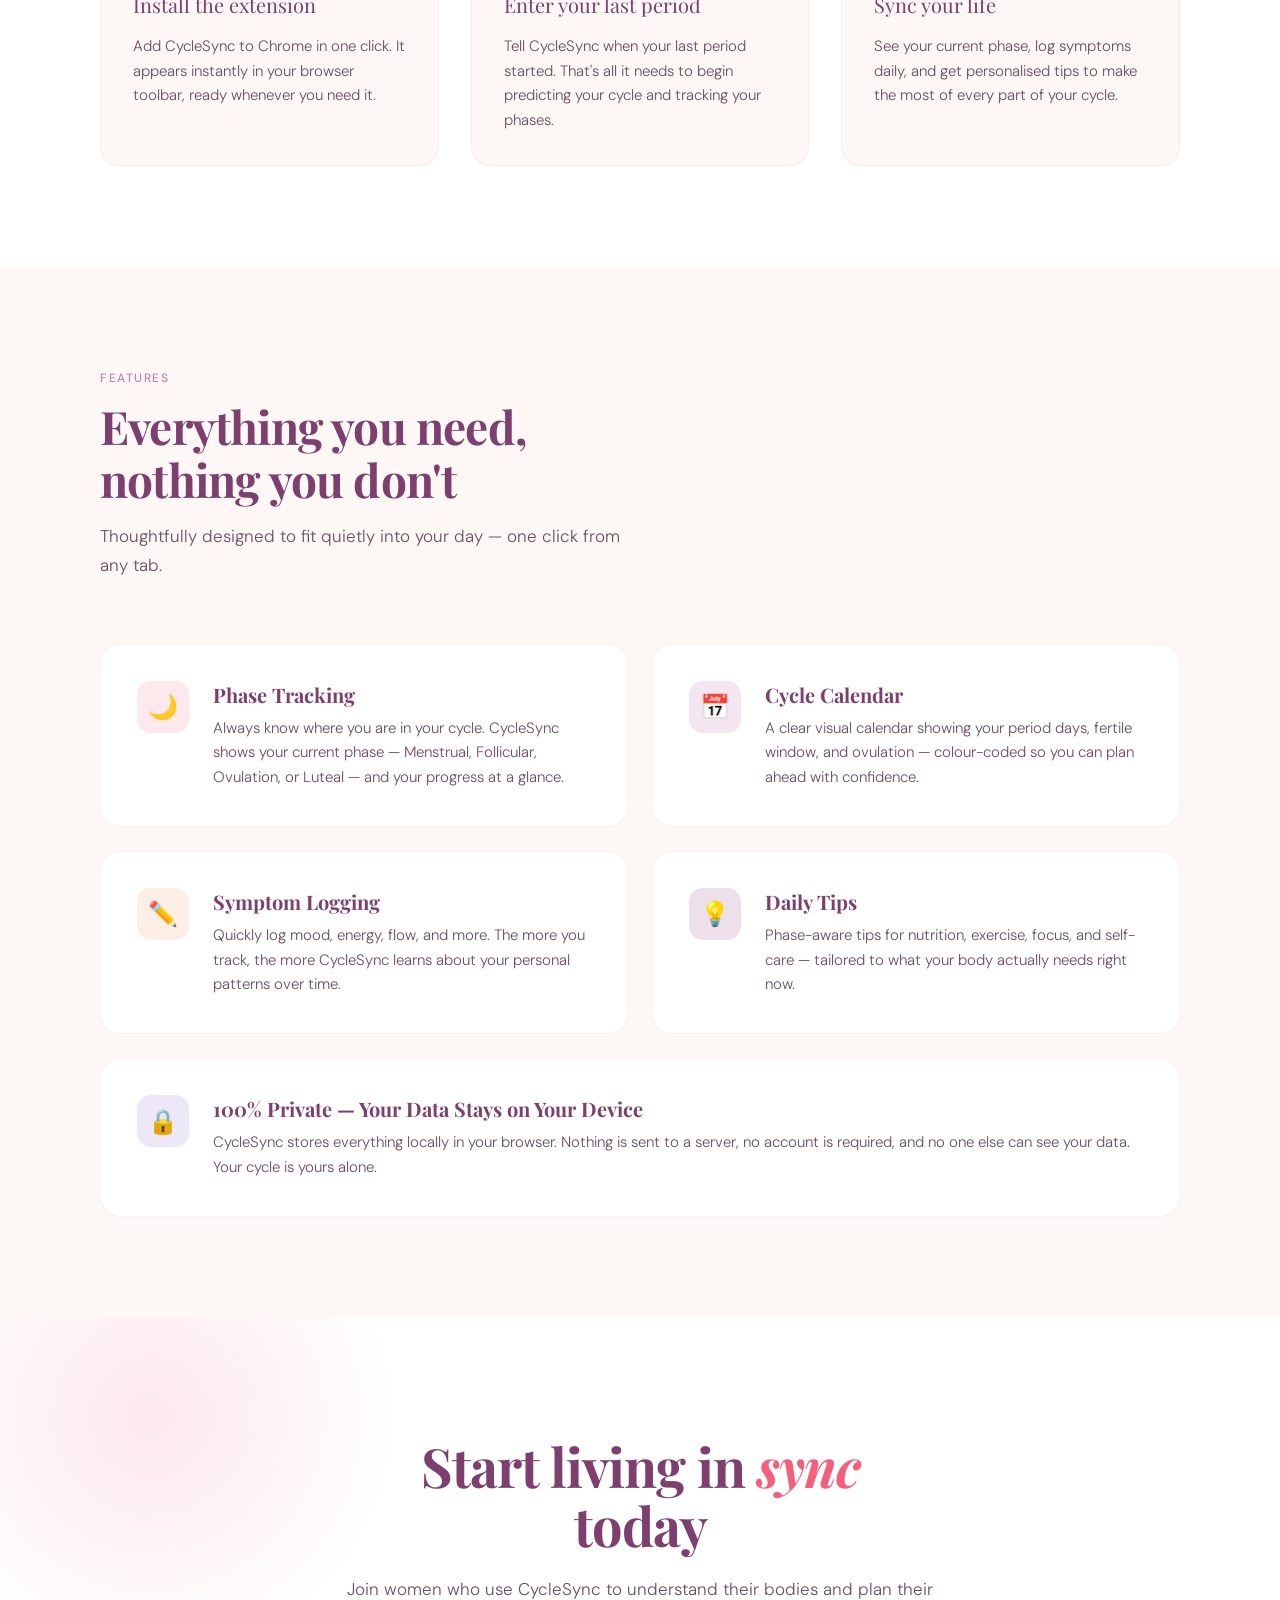
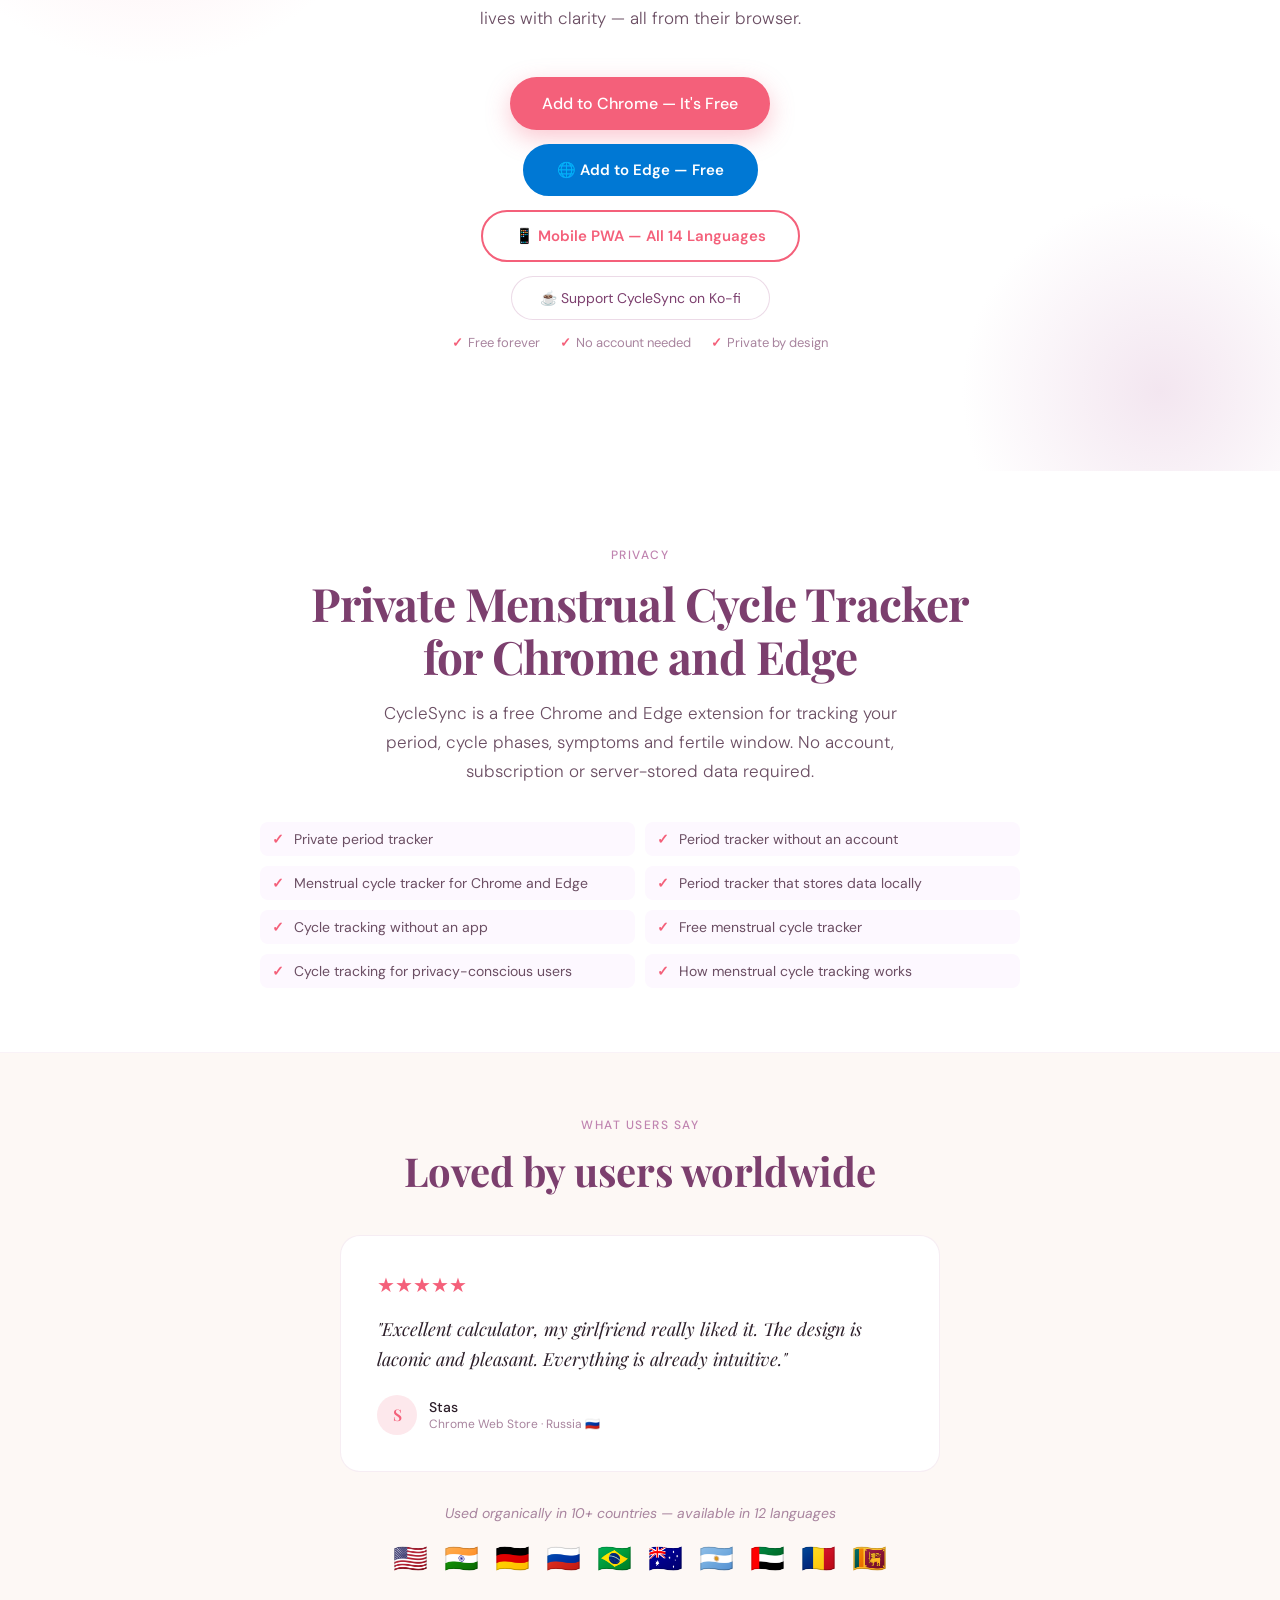
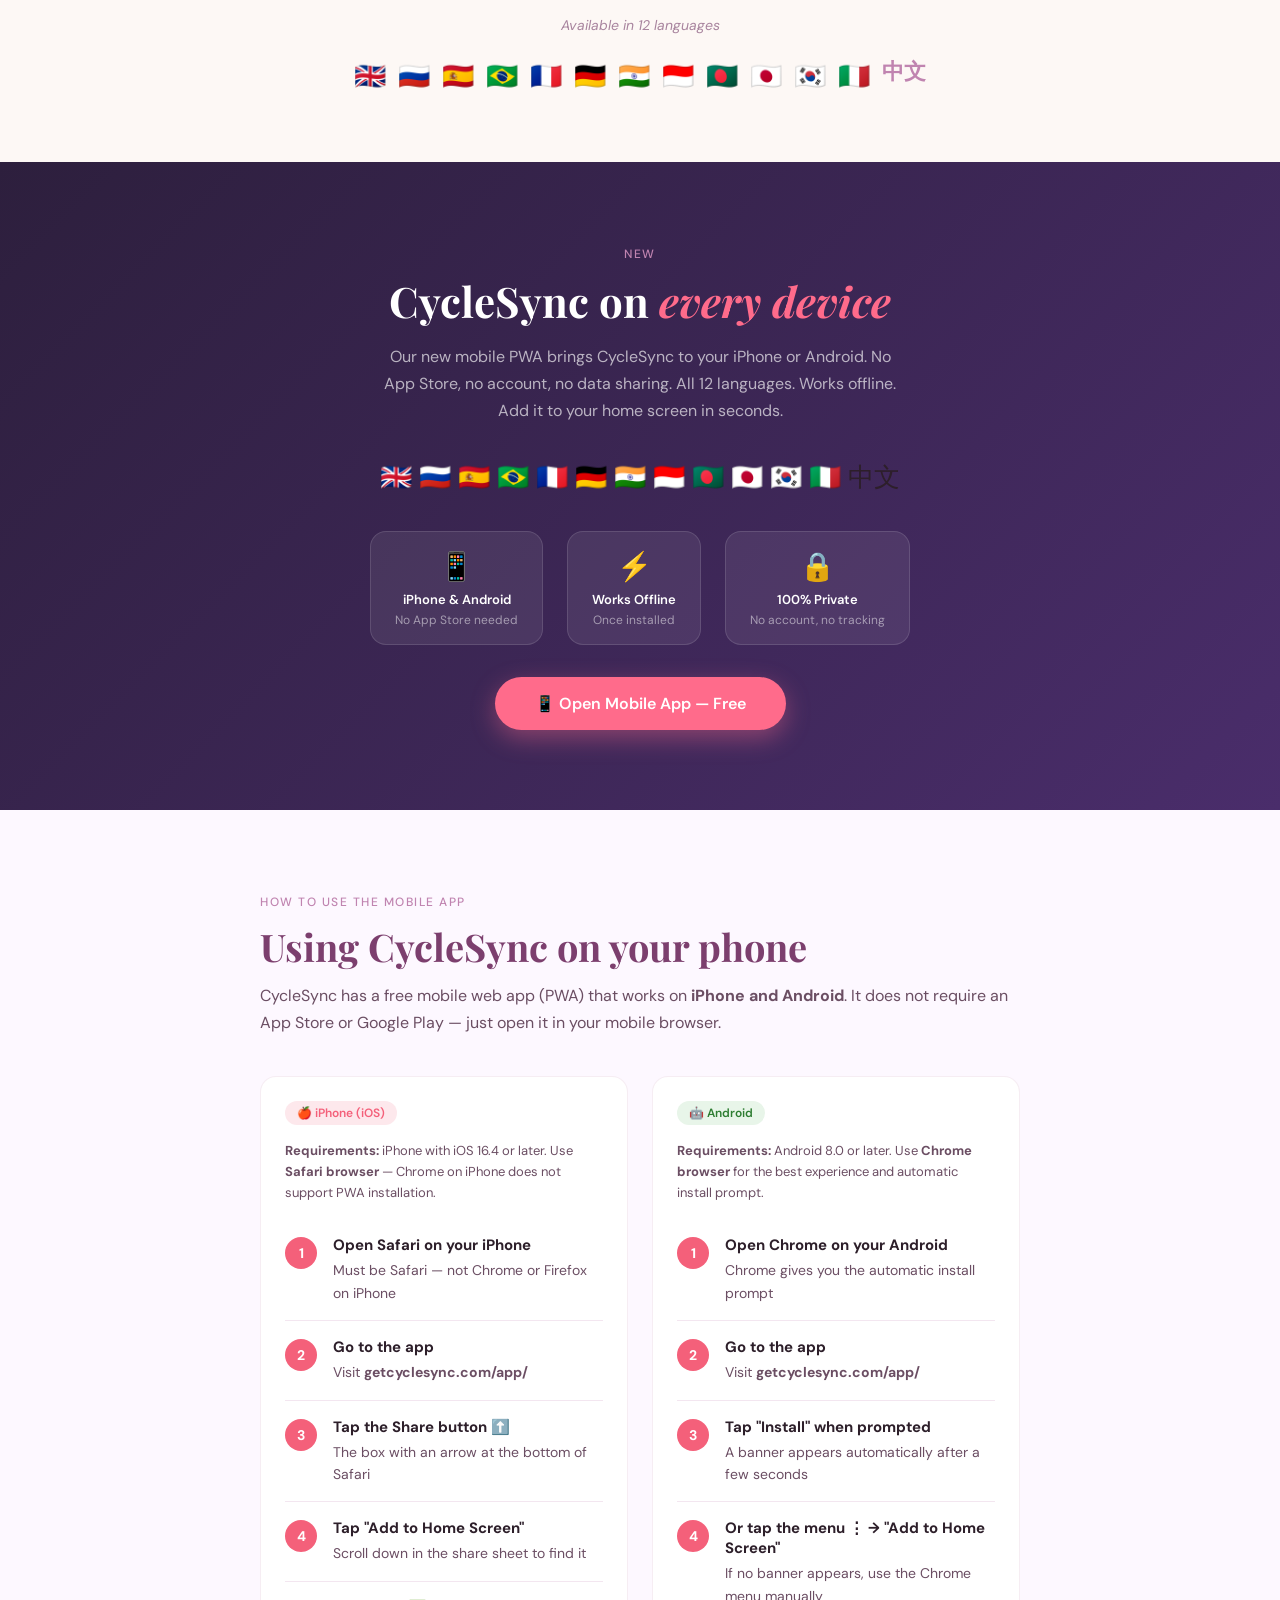
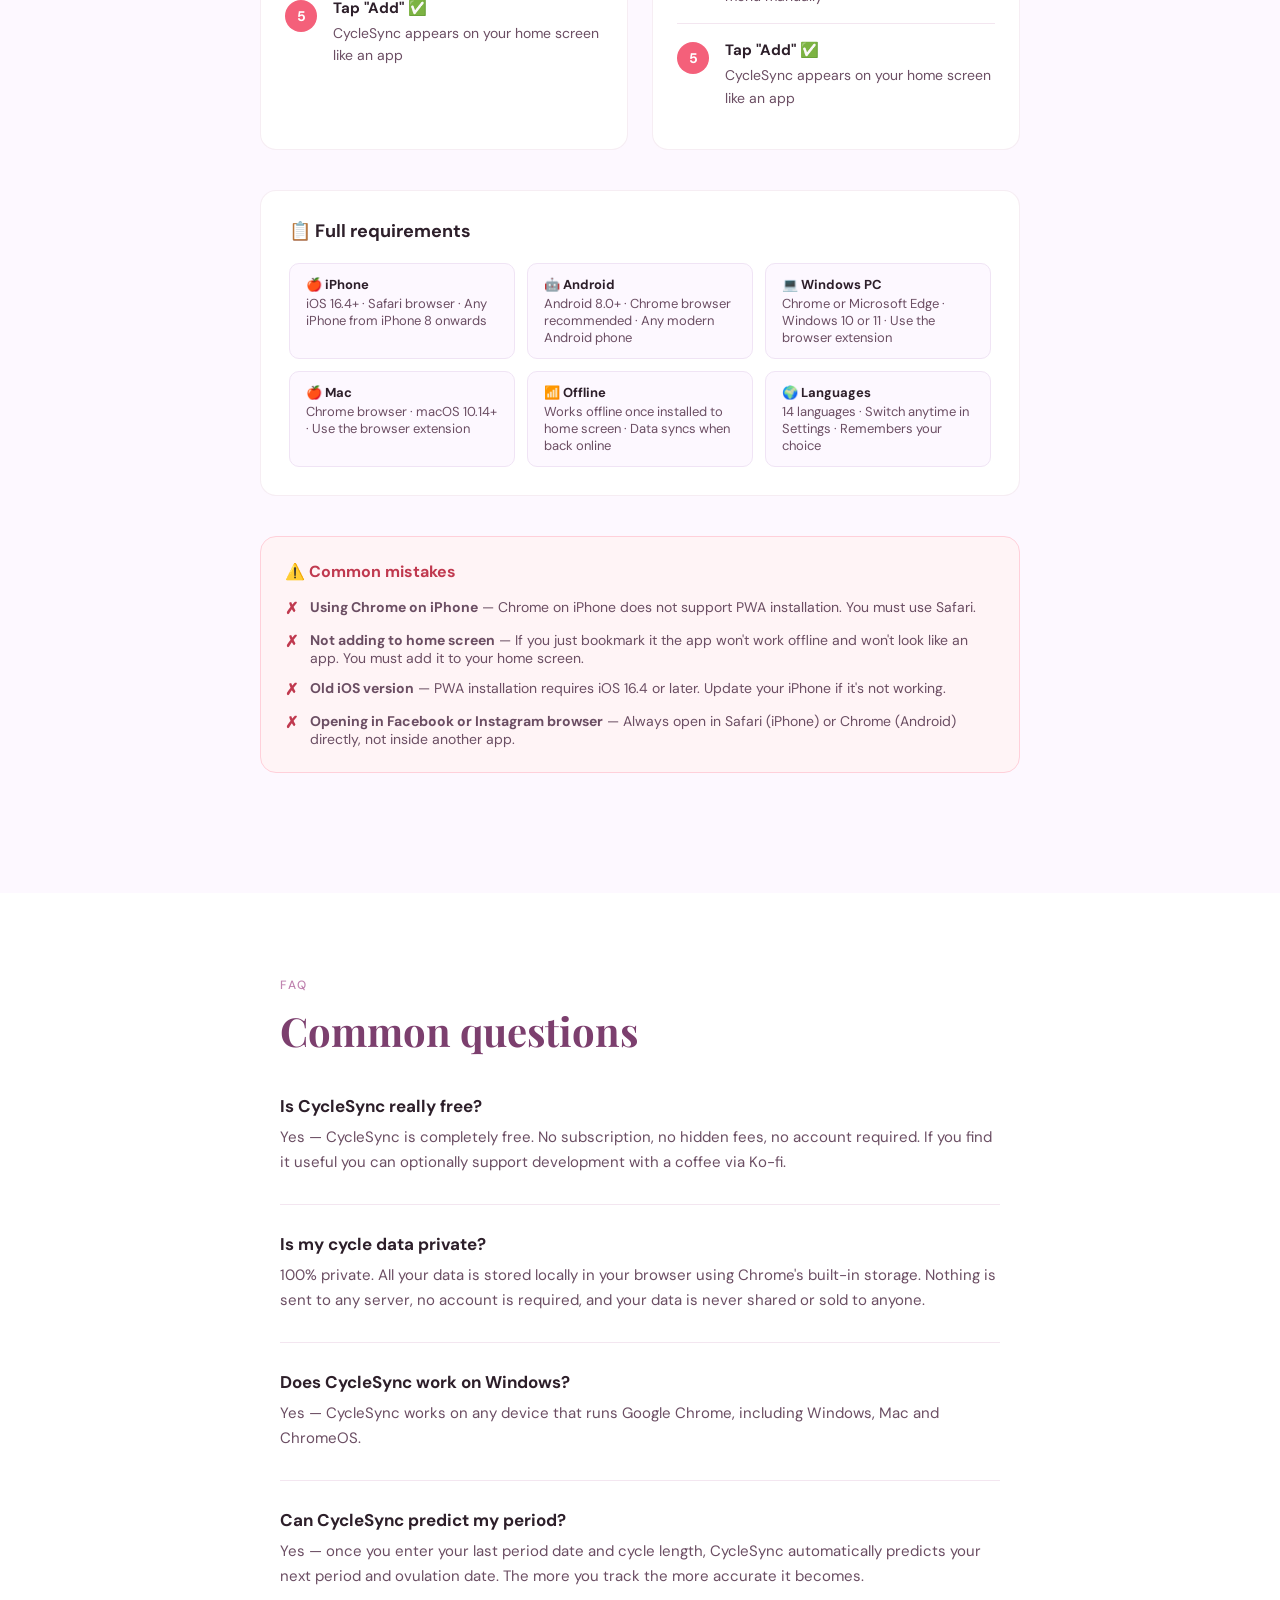
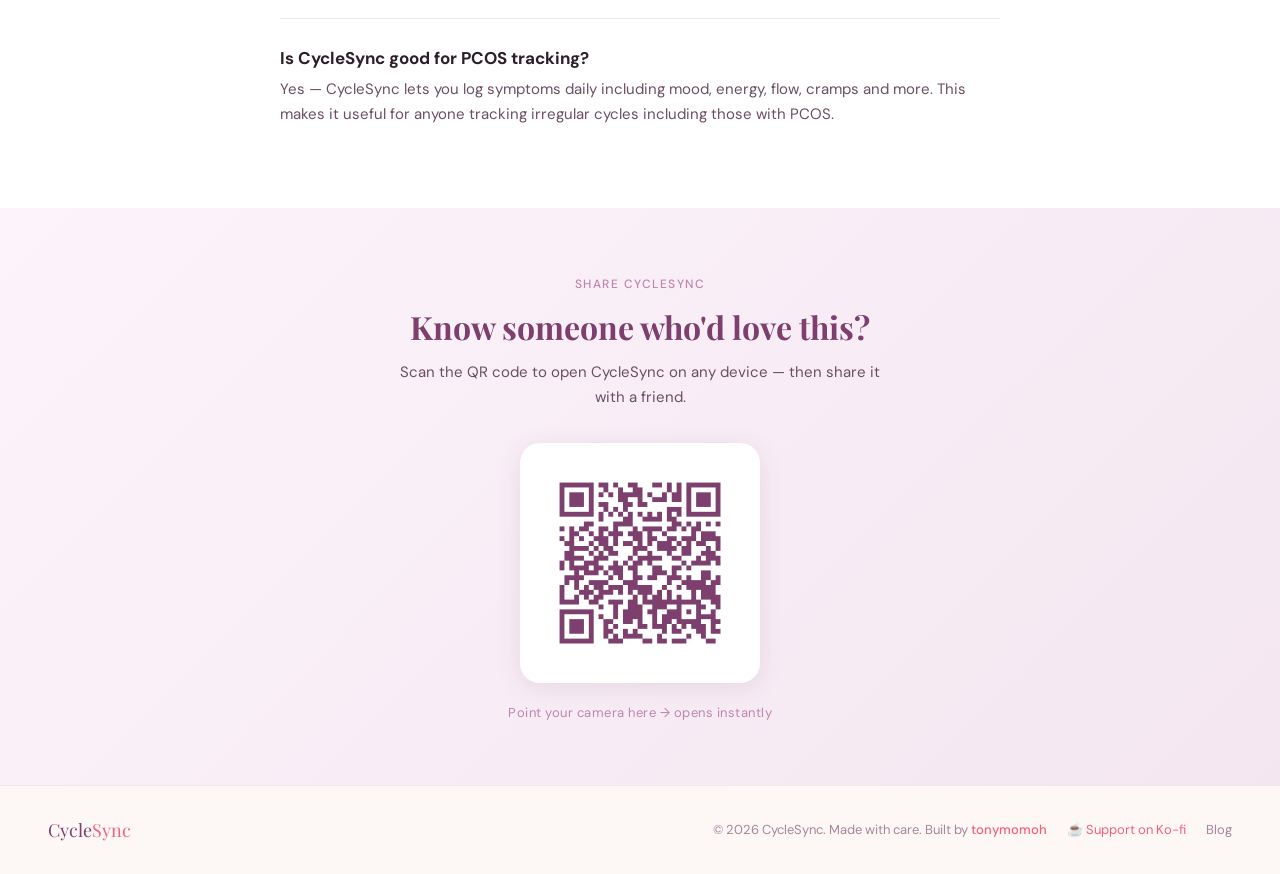
==== commit 5c1ba364: "Add files via upload" ====
--- a/index.html
+++ b/index.html
@@ -1951,6 +1951,7 @@
 <nav>
   <a href="#" class="nav-logo">Cycle<span>Sync</span></a>
   <div style="display:flex; align-items:center; gap:12px;">
+    <a href="/blog/privacy-period-tracking.html" style="font-size:14px; font-weight:500; color:var(--plum); text-decoration:none; opacity:0.8; white-space:nowrap; transition:opacity 0.2s;" onmouseover="this.style.opacity='1'" onmouseout="this.style.opacity='0.8'">Blog</a>
     <div class="lang-switcher">
       <button class="lang-btn-top" onclick="toggleLangDropdown()">
         <span id="current-lang">🇬🇧 English</span>
@@ -2464,8 +2465,9 @@
   <div style="display:flex; align-items:center; gap:20px; flex-wrap:wrap; justify-content:center;">
     <p class="footer-note" id="footer-note">&copy; 2026 CycleSync. Made with care. Built by <a href="https://tonymomoh.co.uk/" target="_blank" rel="noopener" style="color:#f4607a; text-decoration:none; font-weight:500;">tonymomoh</a></p>
     <a href="https://ko-fi.com/cyclesync" target="_blank" rel="noopener" style="font-size:13px; color:#f4607a; text-decoration:none;" id="footer-kofi">☕ Support on Ko-fi</a>
+    <a href="/blog/privacy-period-tracking.html" style="font-size:13px; color:var(--text-light); text-decoration:none;" onmouseover="this.style.color='var(--plum)'" onmouseout="this.style.color='var(--text-light)'">Blog</a>
   </div>
 </footer>
 
 </body>
-</html>
+</html>
